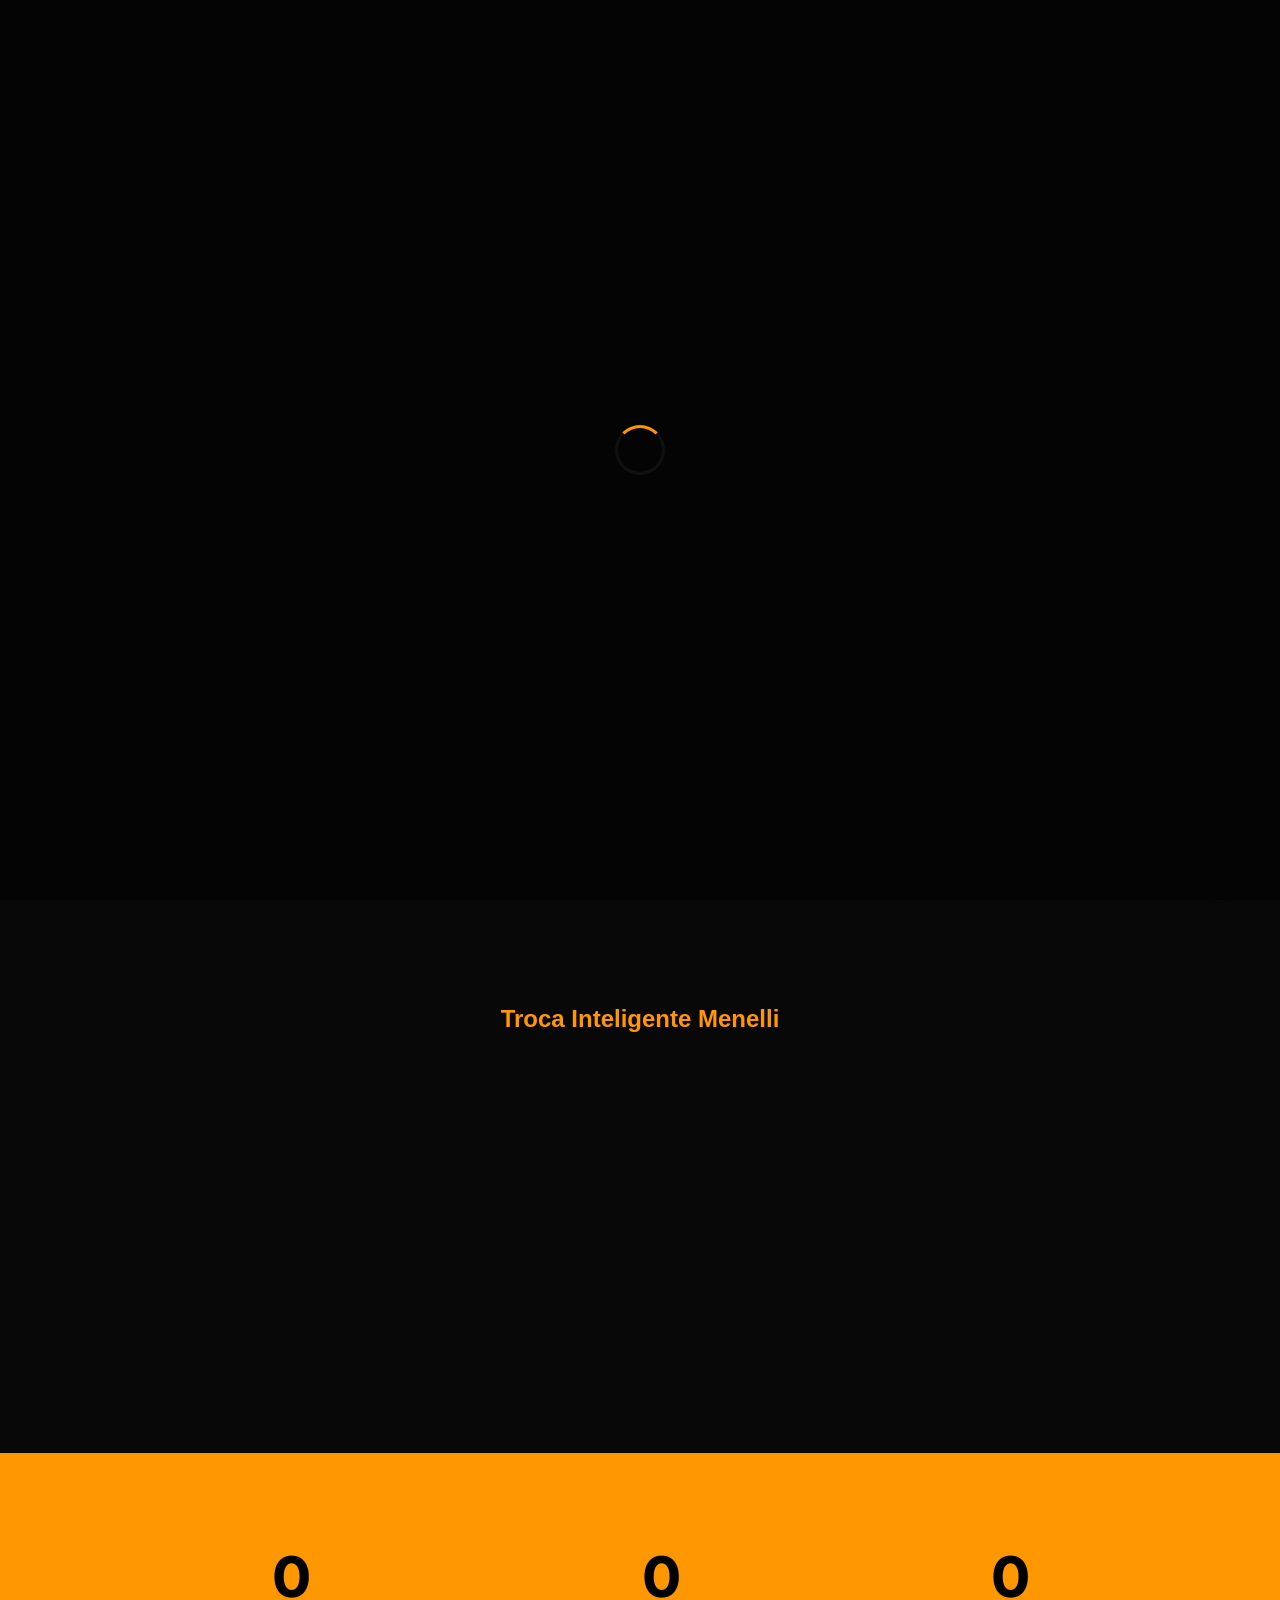
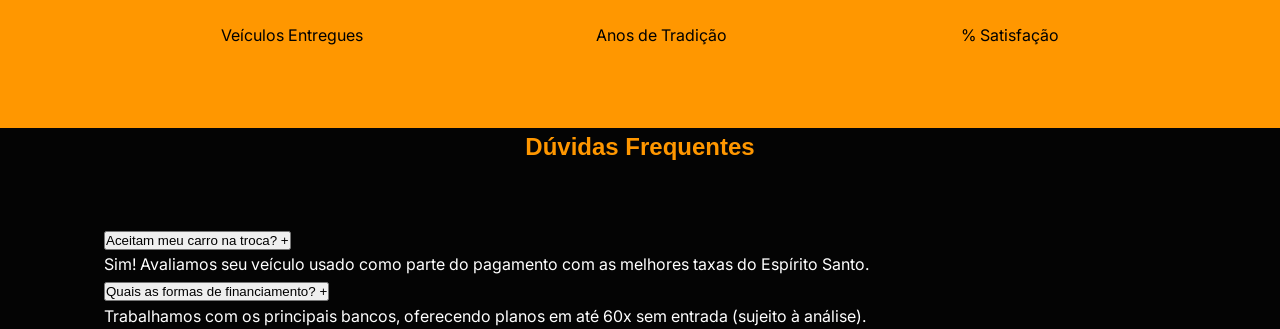
==== index.html @ 3a8d43a2 "Iniciamos o projeto" ====
<!DOCTYPE html>
<html lang="pt-br">
<head>
    <meta charset="UTF-8">
    <meta name="viewport" content="width=device-width, initial-scale=1.0">
    <title>Menelli Veículos | Veículos Premium em Linhares-ES</title>
    
    <meta name="description" content="Encontre seu próximo carro na Menelli Veículos em Linhares. Variedade, confiança e o melhor atendimento do Espírito Santo.">
    <meta name="keywords" content="Veiculos, Carros Linhares, Menelli Veículos, Comprar Carro ES">
    <link rel="canonical" href="https://menelliveiculos.com.br">
    
    <meta property="og:type" content="website">
    <meta property="og:title" content="Menelli Veículos | Seu novo carro está aqui">
    <meta property="og:description" content="A maior vitrine digital de veículos de Linhares-ES.">
    
    <link rel="preconnect" href="https://fonts.googleapis.com">
    <link rel="preconnect" href="https://fonts.gstatic.com" crossorigin>
    <link href="https://fonts.googleapis.com/css2?family=Inter:wght@300;400;700&family=Syncopate:wght@700&display=swap" rel="stylesheet">



    <link rel="stylesheet" href="style.css">
</head>
<body>

    <div id="loading">
        <div class="loader"></div>
    </div>

    <nav class="navbar">
        <div class="container nav-flex">
            <a href="#" class="logo">MENELLI<span>VEÍCULOS</span></a>
            <ul class="nav-links">
                <li><a href="#estoque">Estoque</a></li>
                <li><a href="#beneficios">Vantagens</a></li>
                <li><a href="#contato">Contato</a></li>
            </ul>
            <div class="menu-toggle" id="mobile-menu">
                <span></span><span></span><span></span>
            </div>
        </div>
    </nav>

    <section class="hero">
        <div class="hero-bg-glow"></div>
        <div class="container hero-content">
            <h1 class="reveal-text">A VITRINE DOS SEUS <span>SONHOS</span> AGORA É DIGITAL.</h1>
            <p class="reveal-sub">Encontre o veículo perfeito em Linhares com transparência e tecnologia.</p>
            <div class="hero-btns reveal-btn">
                <a href="#estoque" class="btn-primary">Ver Veículos</a>
                <a href="https://wa.me/5527999849266" class="btn-secondary">Falar com Consultor</a>
            </div>
        </div>
    </section>

    <section class="wow-section">
        <div class="container">
            <h2 class="section-title">Troca Inteligente Menelli</h2>
            <div class="timeline">
                <div class="timeline-item reveal">
                    <div class="time-icon">01</div>
                    <h3>Escolha Online</h3>
                    <p>Navegue por fotos em alta definição e detalhes técnicos sem sair de casa.</p>
                </div>
                <div class="timeline-item reveal">
                    <div class="time-icon">02</div>
                    <h3>Avaliação Justa</h3>
                    <p>Avaliamos seu usado com base no mercado atual, garantindo o melhor negócio.</p>
                </div>
                <div class="timeline-item reveal">
                    <div class="time-icon">03</div>
                    <h3>Entrega VIP</h3>
                    <p>Saia de carro novo com documentação simplificada e garantia total.</p>
                </div>
            </div>
        </div>
    </section>

    <section class="stats">
        <div class="container stats-grid">
            <div class="stat-item">
                <span class="counter" data-target="500">0</span>
                <p>Veículos Entregues</p>
            </div>
            <div class="stat-item">
                <span class="counter" data-target="15">0</span>
                <p>Anos de Tradição</p>
            </div>
            <div class="stat-item">
                <span class="counter" data-target="100">0</span>
                <p>% Satisfação</p>
            </div>
        </div>
    </section>

    <section class="faq">
        <div class="container">
            <h2 class="section-title">Dúvidas Frequentes</h2>
            <div class="accordion">
                <div class="accordion-item">
                    <button class="accordion-header">Aceitam meu carro na troca? <span>+</span></button>
                    <div class="accordion-body">
                        <p>Sim! Avaliamos seu veículo usado como parte do pagamento com as melhores taxas do Espírito Santo.</p>
                    </div>
                </div>
                <div class="accordion-item">
                    <button class="accordion-header">Quais as formas de financiamento? <span>+</span></button>
                    <div class="accordion-body">
                        <p>Trabalhamos com os principais bancos, oferecendo planos em até 60x sem entrada (sujeito à análise).</p>
                    </div>
                </div>
            </div>
        </div>
    </section>

    <div id="wa-widget">
        <div id="wa-chat" class="wa-chat-box">
            <div class="wa-header">
                <div class="wa-avatar">M</div>
                <div class="wa-info">
                    <strong>Menelli Veículos</strong>
                    <span><i class="online-dot"></i> Online agora</span>
                </div>
                <button id="wa-close">&times;</button>
            </div>
            <div class="wa-body">
                <p class="wa-msg">Olá! 👋 Como podemos acelerar seu sonho hoje?</p>
                <div class="wa-options">
                    <button class="wa-opt" data-msg="Olá! Gostaria de ver o catálogo de veículos disponíveis.">📸 Ver Catálogo</button>
                    <button class="wa-opt" data-msg="Quero simular o financiamento de um veículo.">💰 Simular Financiamento</button>
                    <button class="wa-opt" data-msg="Tenho interesse em vender/trocar meu carro atual.">🚗 Avaliar meu Usado</button>
                </div>
            </div>
        </div>
        <button id="wa-fab" class="pulse">
            <svg viewBox="0 0 24 24" width="30" height="30" fill="#fff"><path d="M12.031 6.172c-3.181 0-5.767 2.586-5.768 5.766-.001 1.298.38 2.27 1.019 3.287l-.539 2.016 2.126-.54c1.029.563 2.028.973 3.175.973 3.181 0 5.767-2.587 5.768-5.766 0-3.181-2.587-5.736-5.781-5.736zm3.29 7.615c-.131.366-.757.696-1.037.738-.283.041-.568.067-.856.067-.35 0-.713-.033-1.17-.158-1.504-.413-2.512-1.839-2.587-1.939-.074-.101-.603-.803-.603-1.533 0-.73.383-1.09.52-1.24.136-.15.298-.187.397-.187h.265c.099 0 .232-.037.363.284.133.323.456 1.134.496 1.217.04.083.066.18.01.293-.056.113-.083.184-.165.28-.083.097-.174.162-.249.25-.083.088-.171.185-.073.355.098.17.433.72.928 1.166.635.571 1.168.749 1.332.833.165.083.264.07.363-.045.099-.114.423-.507.536-.677.113-.17.225-.141.381-.084.154.056.974.457 1.14.542.165.084.275.126.315.198.04.07.04.41-.092.775z"/></svg>
        </button>
    </div>

    <script src="script.js"></script>
</body>
</html>
---- style.css ----
:root {
    --primary: #040404;
    --accent: #ff9700;
    --accent-dark: #33230C;
    --text-light: #ffffff;
    --glass: rgba(255, 255, 255, 0.05);
    --transition: all 0.4s cubic-bezier(0.165, 0.84, 0.44, 1);
}

* {
    margin: 0;
    padding: 0;
    box-sizing: border-box;
}

body {
    background-color: var(--primary);
    color: var(--text-light);
    font-family: 'Inter', sans-serif;
    line-height: 1.6;
    overflow-x: hidden;
}

.container {
    max-width: 1200px;
    margin: 0 auto;
    padding: 0 5%;
}

/* Glassmorphism Navbar */
.navbar {
    position: fixed;
    top: 0;
    width: 100%;
    z-index: 1000;
    padding: 20px 0;
    background: rgba(4, 4, 4, 0.8);
    backdrop-filter: blur(10px);
    border-bottom: 1px solid var(--glass);
}

.nav-flex {
    display: flex;
    justify-content: space-between;
    align-items: center;
}

.logo {
    font-family: 'Syncopate', sans-serif;
    font-size: 1.5rem;
    text-decoration: none;
    color: #fff;
}

.logo span {
    color: var(--accent);
}

.nav-links {
    display: flex;
    list-style: none;
    gap: 30px;
}

.nav-links a {
    color: #fff;
    text-decoration: none;
    font-weight: 400;
    transition: var(--transition);
}

.nav-links a:hover {
    color: var(--accent);
}

/* Hero Section */
.hero {
    height: 100vh;
    display: flex;
    align-items: center;
    justify-content: center;
    text-align: center;
    position: relative;
    overflow: hidden;
}

.hero-bg-glow {
    position: absolute;
    width: 50vw;
    height: 50vw;
    background: radial-gradient(circle, var(--accent-dark) 0%, transparent 70%);
    filter: blur(80px);
    opacity: 0.4;
    z-index: -1;
}

.hero h1 {
    font-size: clamp(2.5rem, 8vw, 5rem);
    font-family: 'Syncopate', sans-serif;
    margin-bottom: 20px;
    line-height: 1.1;
}

.hero h1 span {
    color: var(--accent);
}

/* Buttons */
.btn-primary {
    background: var(--accent);
    color: #000;
    padding: 16px 40px;
    border-radius: 50px;
    text-decoration: none;
    font-weight: 700;
    display: inline-block;
    transition: var(--transition);
    box-shadow: 0 10px 20px rgba(255, 151, 0, 0.3);
}

.btn-primary:hover {
    transform: translateY(-5px);
    box-shadow: 0 15px 30px rgba(255, 151, 0, 0.5);
}

/* Timeline WOW Section */
.wow-section {
    padding: 100px 0;
    background: #080808;
}

.section-title {
    text-align: center;
    font-family: 'Syncopate', sans-serif;
    margin-bottom: 60px;
    color: var(--accent);
}

.timeline {
    display: grid;
    grid-template-columns: repeat(auto-fit, minmax(300px, 1fr));
    gap: 40px;
}

.timeline-item {
    background: var(--glass);
    padding: 40px;
    border-radius: 20px;
    border: 1px solid rgba(255, 255, 255, 0.1);
    transition: var(--transition);
}

.timeline-item:hover {
    border-color: var(--accent);
    transform: scale(1.02);
}

.time-icon {
    font-size: 2rem;
    font-weight: 700;
    color: var(--accent);
    margin-bottom: 15px;
    display: block;
}

/* Stats */
.stats {
    padding: 80px 0;
    background: var(--accent);
    color: #000;
}

.stats-grid {
    display: flex;
    justify-content: space-around;
    text-align: center;
}

.counter {
    font-size: 3.5rem;
    font-weight: 800;
    display: block;
}

/* WhatsApp Widget */
#wa-widget {
    position: fixed;
    bottom: 30px;
    right: 30px;
    z-index: 9999;
}

#wa-fab {
    width: 65px;
    height: 65px;
    background: var(--accent);
    border: none;
    border-radius: 50%;
    cursor: pointer;
    display: flex;
    align-items: center;
    justify-content: center;
    box-shadow: 0 8px 25px rgba(255, 151, 0, 0.4);
}

.wa-chat-box {
    position: absolute;
    bottom: 80px;
    right: 0;
    width: 320px;
    background: #1a1a1a;
    border-radius: 20px;
    overflow: hidden;
    transform: translateY(20px);
    opacity: 0;
    pointer-events: none;
    transition: var(--transition);
    border: 1px solid var(--glass);
}

.wa-chat-box.active {
    transform: translateY(0);
    opacity: 1;
    pointer-events: all;
}

.wa-header {
    background: var(--accent);
    padding: 20px;
    color: #000;
    display: flex;
    align-items: center;
    gap: 10px;
}

.wa-avatar {
    width: 40px;
    height: 40px;
    background: #000;
    color: #fff;
    border-radius: 50%;
    display: flex;
    align-items: center;
    justify-content: center;
    font-weight: bold;
}

.wa-body {
    padding: 20px;
    background: rgba(255, 151, 0, 0.05);
}

.wa-msg {
    background: #333;
    padding: 12px;
    border-radius: 0 15px 15px 15px;
    margin-bottom: 15px;
    font-size: 0.9rem;
}

.wa-opt {
    width: 100%;
    padding: 10px;
    margin-bottom: 8px;
    border: 1px solid var(--accent);
    background: transparent;
    color: var(--accent);
    border-radius: 8px;
    cursor: pointer;
    transition: 0.3s;
    text-align: left;
    font-size: 0.85rem;
}

.wa-opt:hover {
    background: var(--accent);
    color: #000;
}

/* Animations */
.reveal {
    opacity: 0;
    transform: translateY(30px);
    transition: 1s all ease;
}

.reveal.active {
    opacity: 1;
    transform: translateY(0);
}

#loading {
    position: fixed;
    inset: 0;
    background: #040404;
    z-index: 10000;
    display: flex;
    align-items: center;
    justify-content: center;
    transition: 0.5s;
}

.loader {
    width: 50px;
    height: 50px;
    border: 3px solid var(--glass);
    border-top-color: var(--accent);
    border-radius: 50%;
    animation: spin 1s linear infinite;
}

@keyframes spin {
    to {
        transform: rotate(360deg);
    }
}

@keyframes pulse {
    0% {
        box-shadow: 0 0 0 0 rgba(255, 151, 0, 0.7);
    }

    70% {
        box-shadow: 0 0 0 15px rgba(255, 151, 0, 0);
    }

    100% {
        box-shadow: 0 0 0 0 rgba(255, 151, 0, 0);
    }
}

.pulse {
    animation: pulse 2s infinite;
}

/* Mobile */
@media (max-width: 768px) {
    .nav-links {
        display: none;
    }

    .hero h1 {
        font-size: 3rem;
    }

    .stats-grid {
        flex-direction: column;
        gap: 40px;
    }

    .wa-chat-box {
        width: 90vw;
        right: -10px;
    }
}
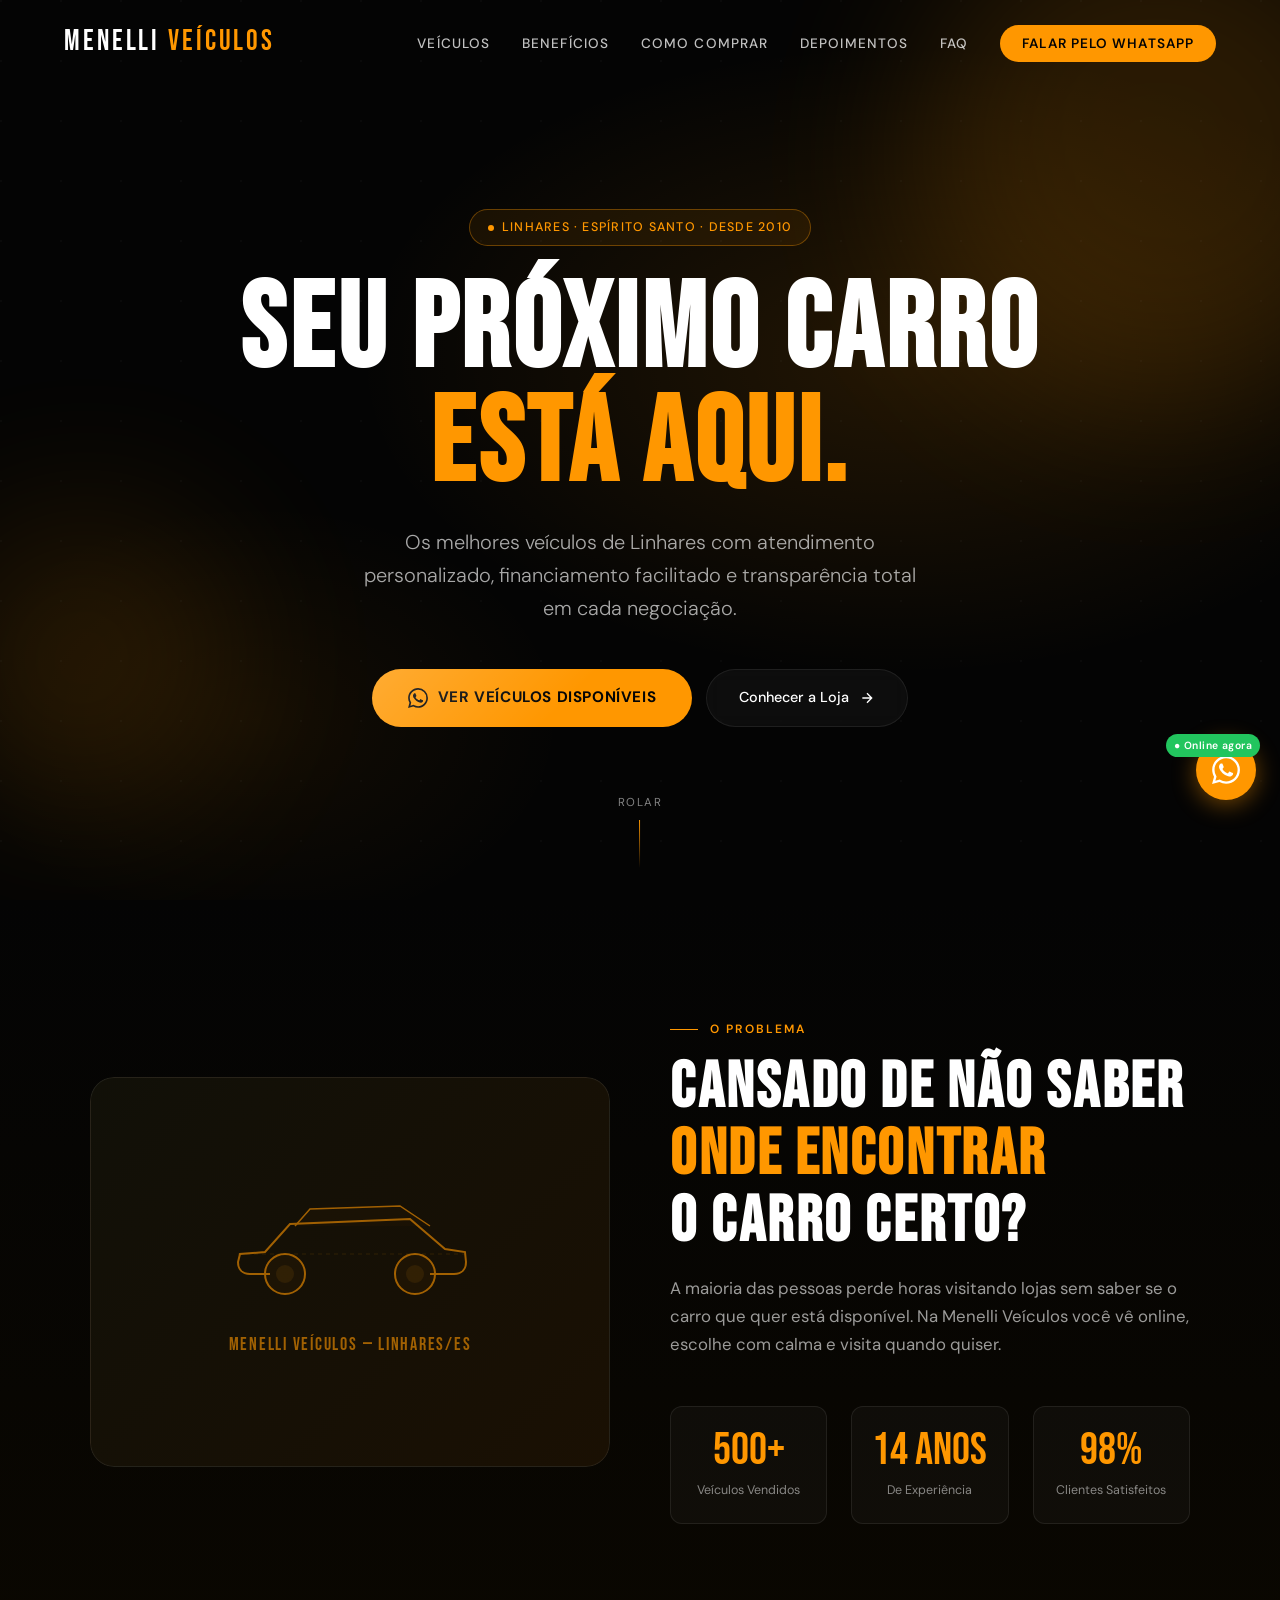
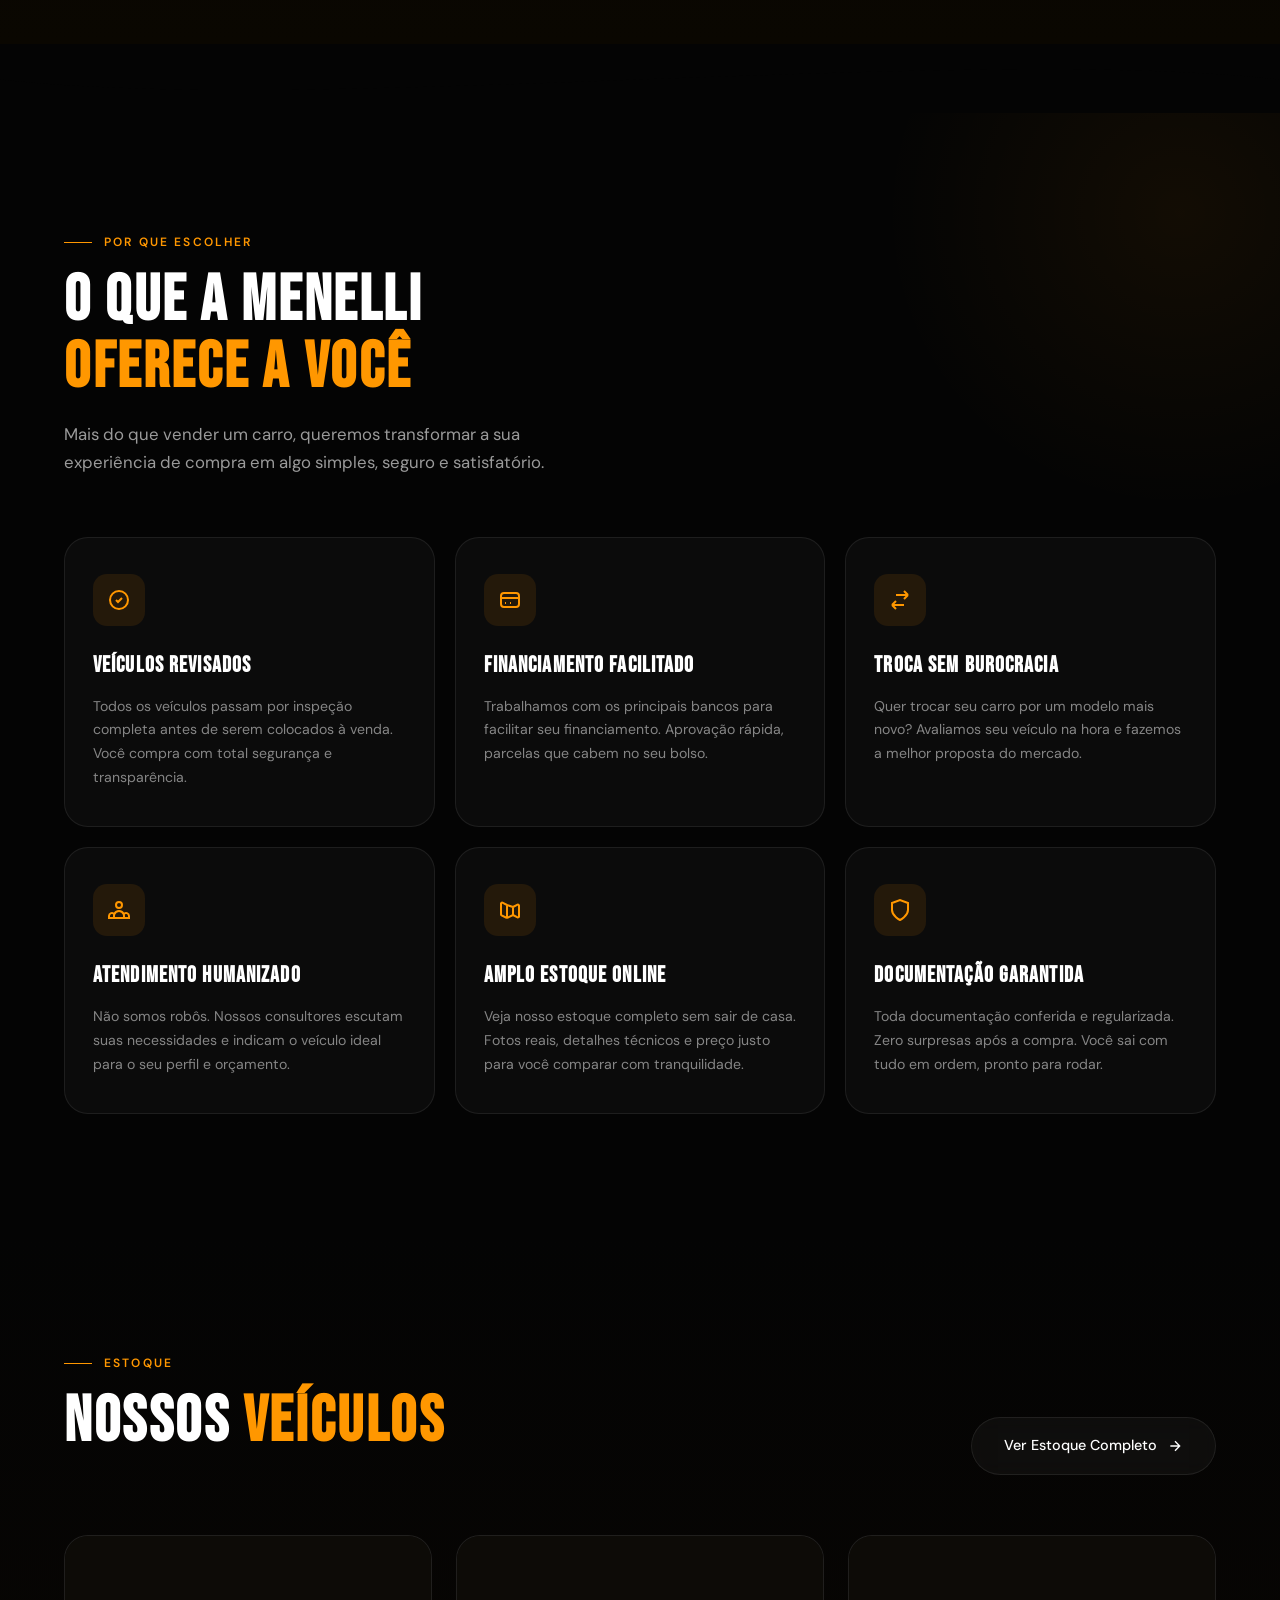
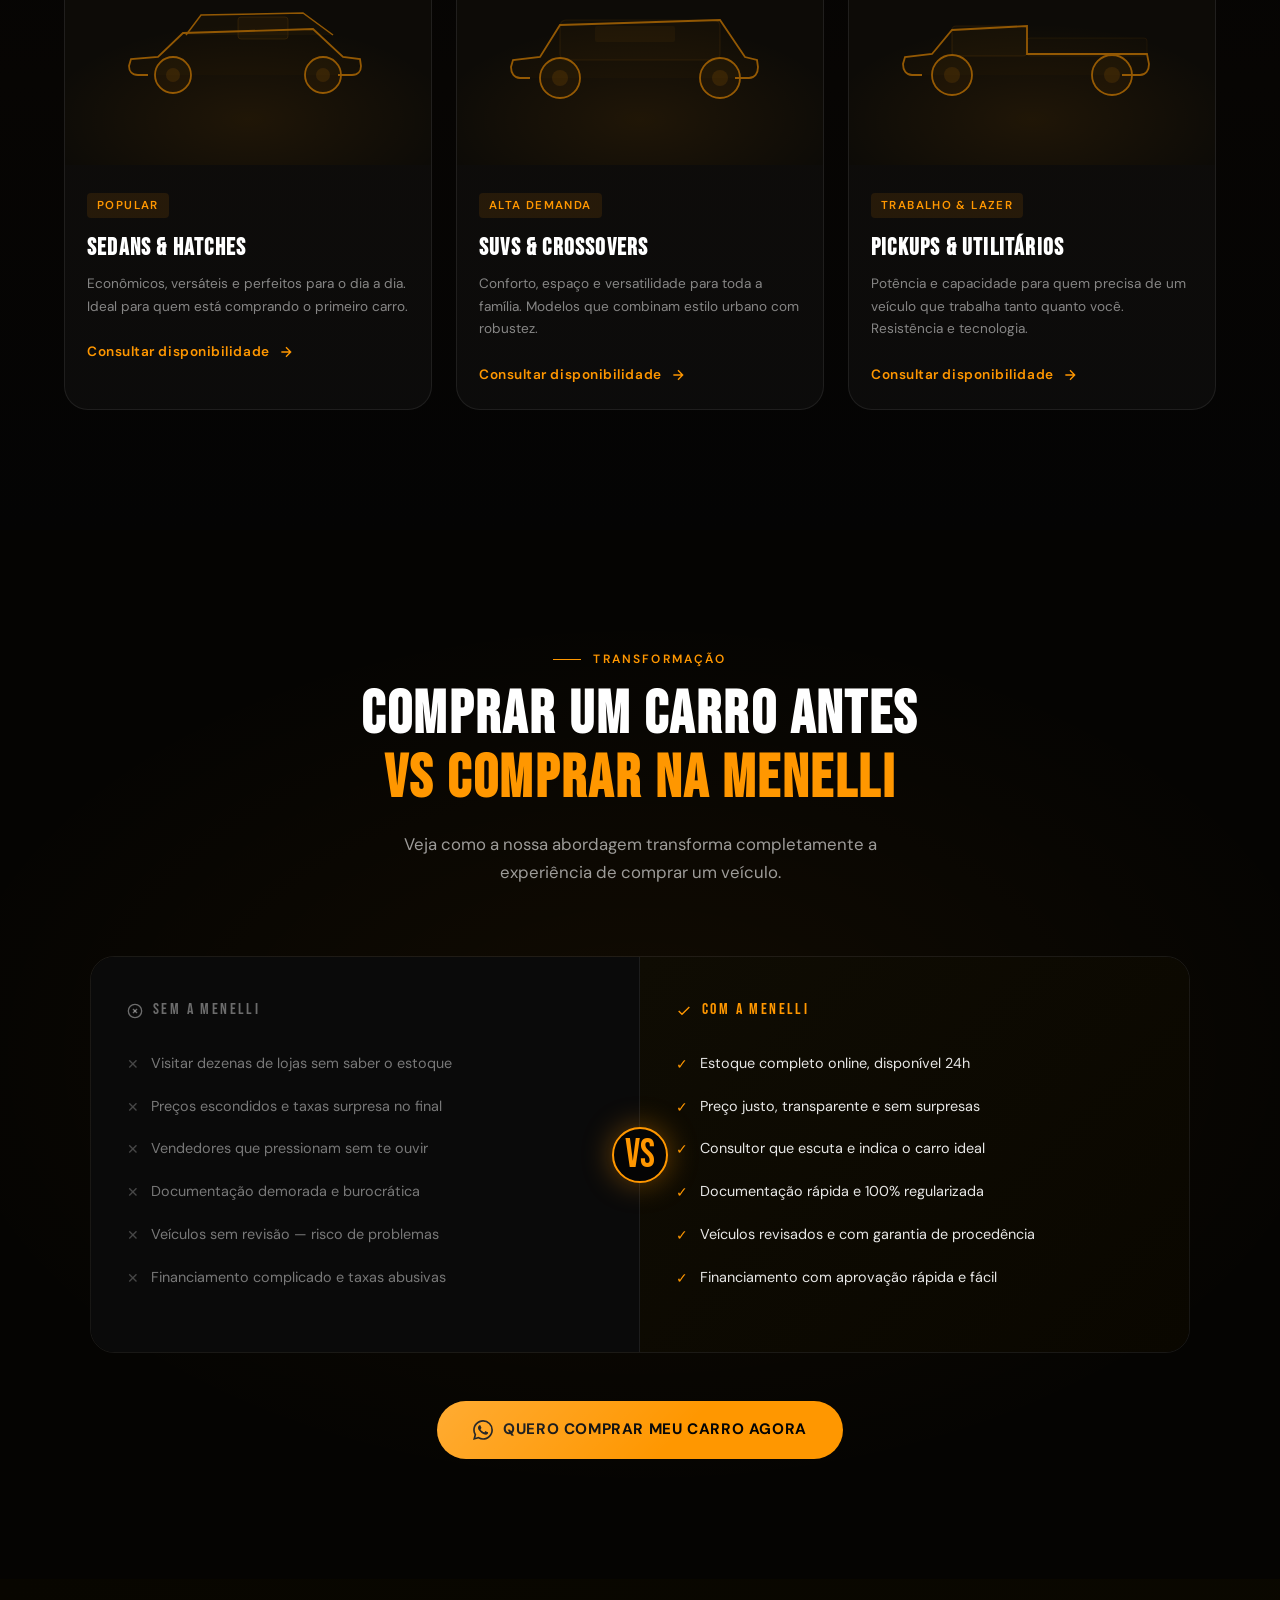
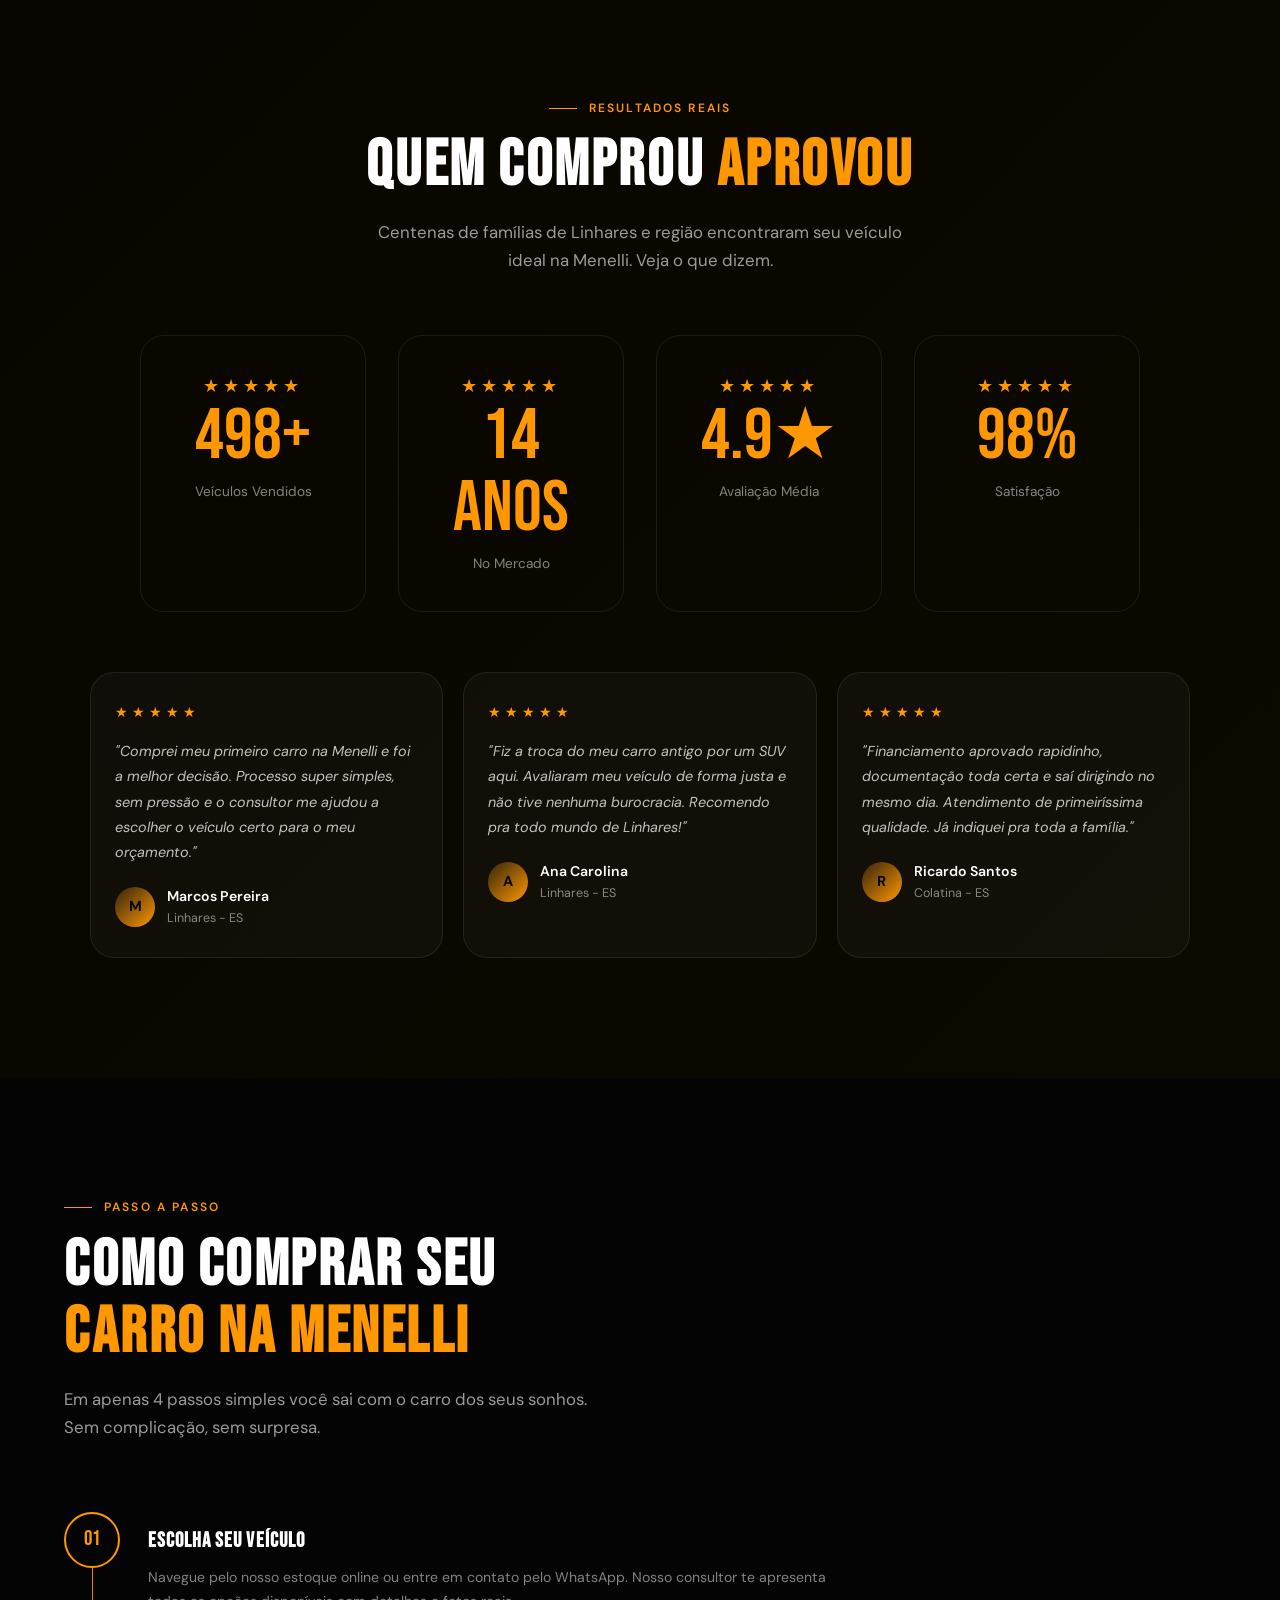
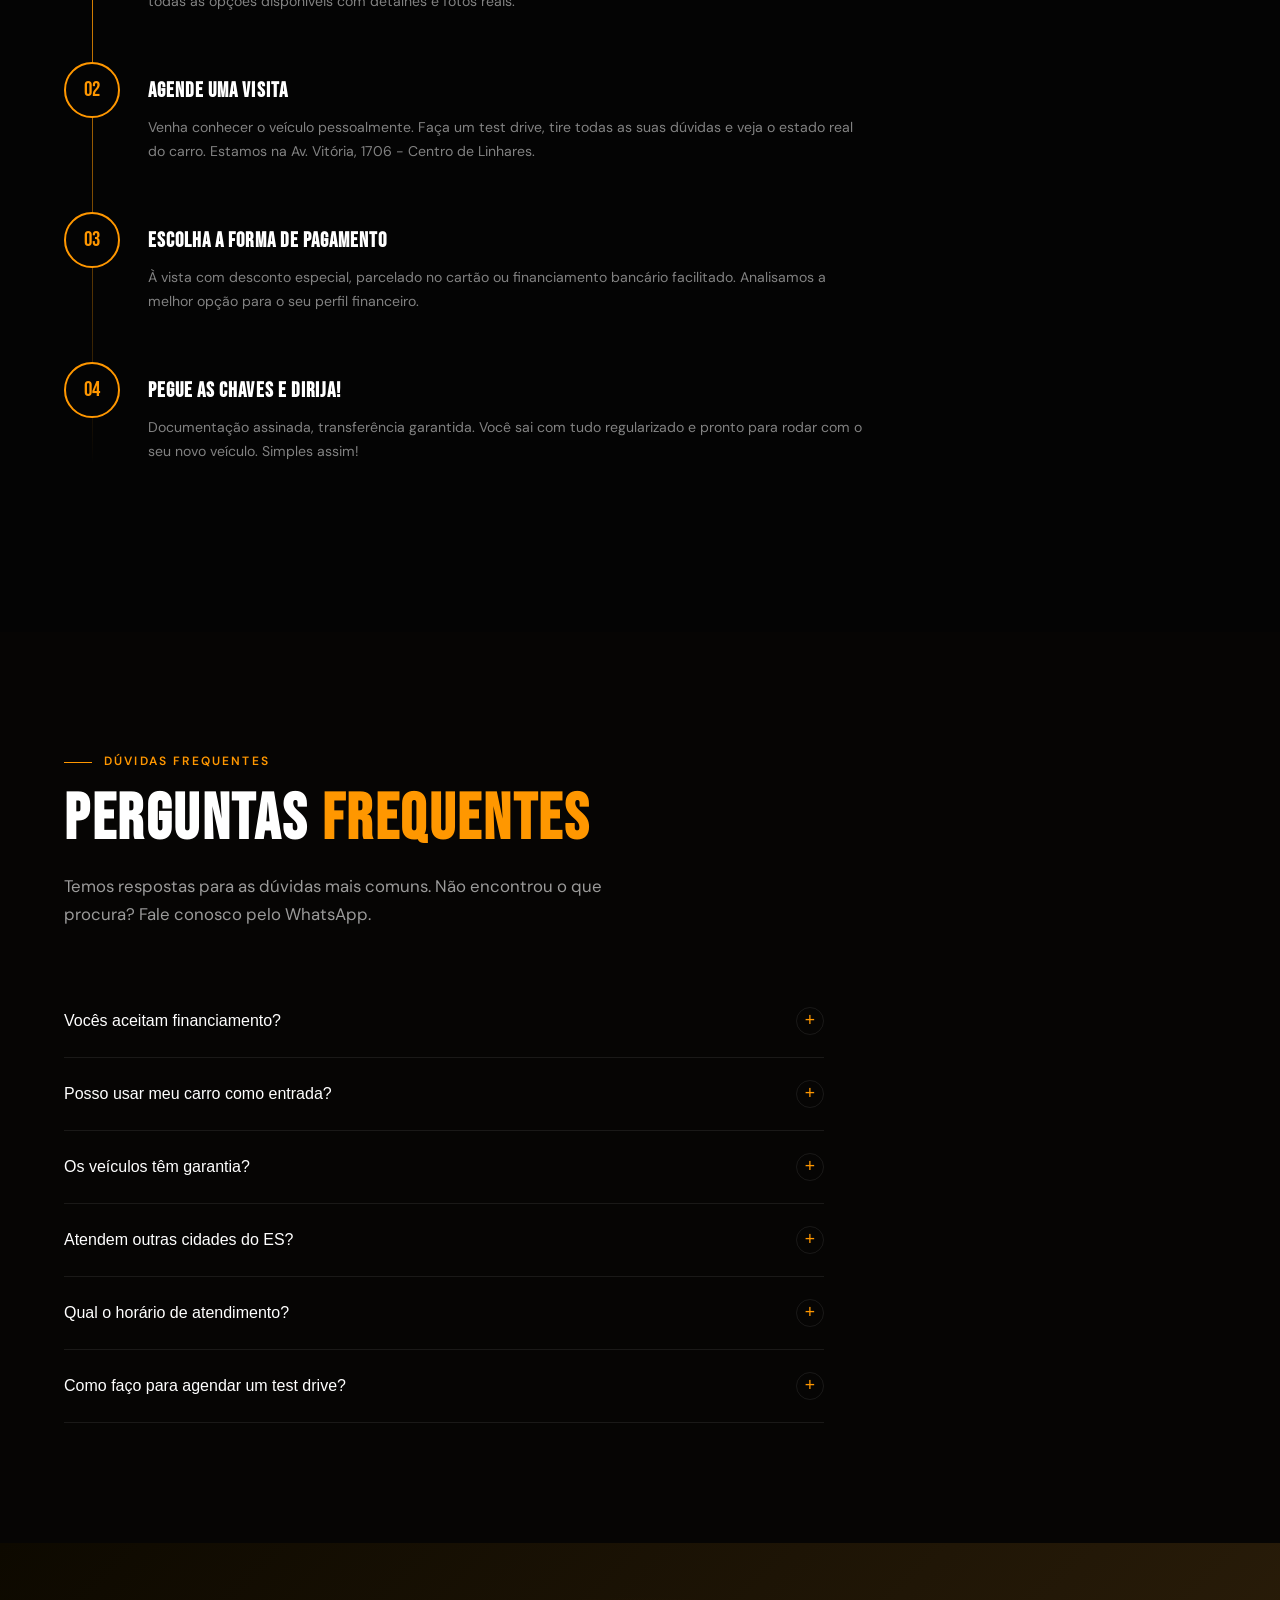
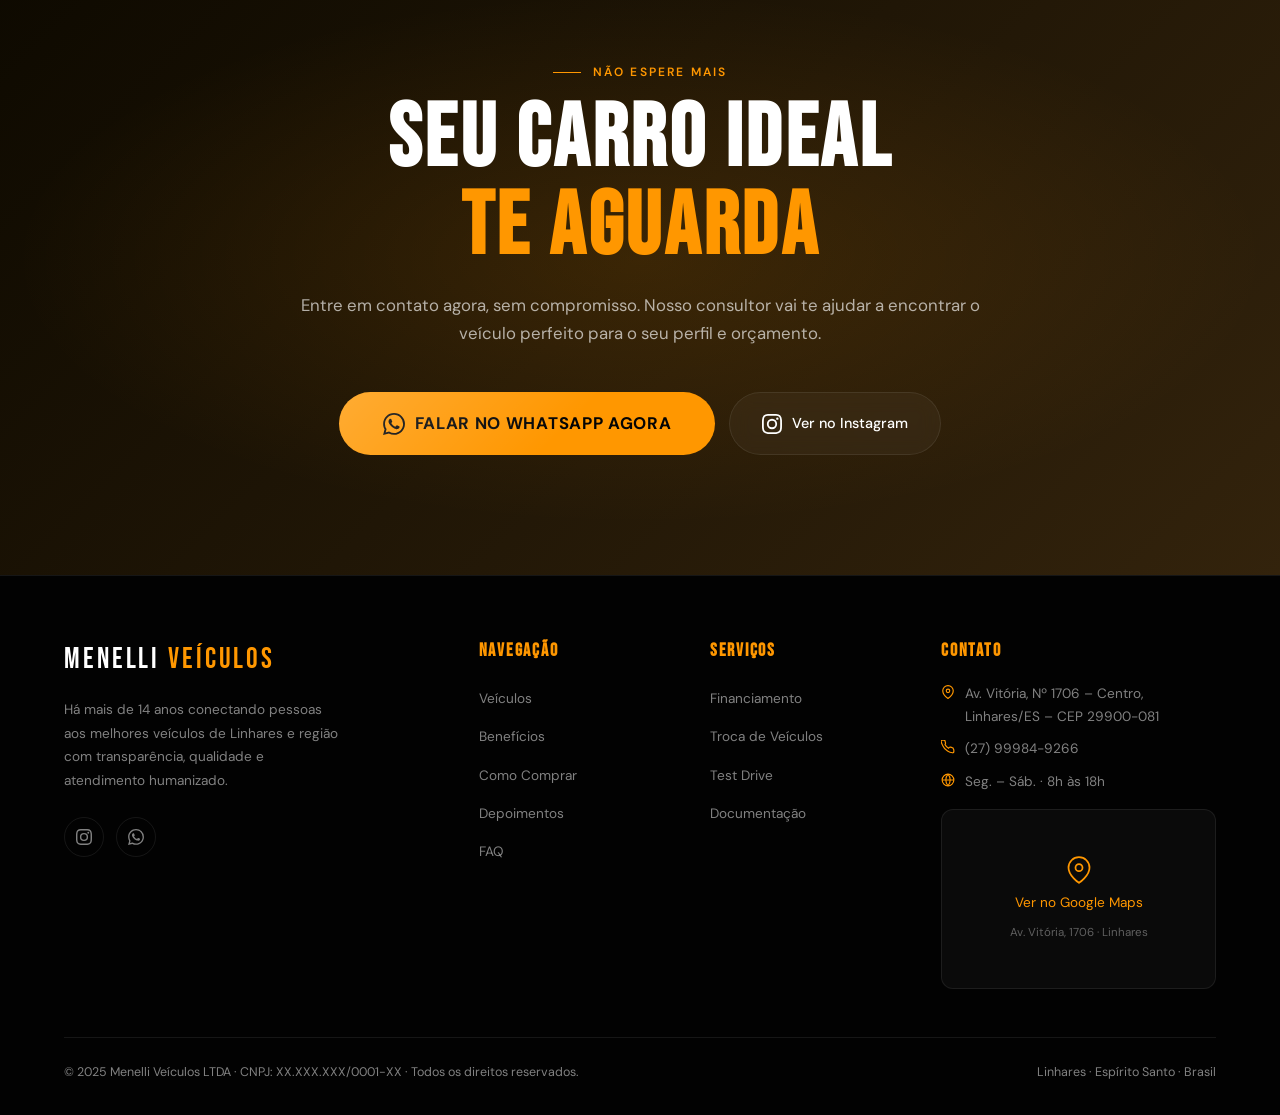
==== commit ff3ecf96: "fiz o esqueleto do projeto" ====
--- a/index.html
+++ b/index.html
@@ -1,142 +1,790 @@
 <!DOCTYPE html>
-<html lang="pt-br">
+<html lang="pt-BR">
 <head>
-    <meta charset="UTF-8">
-    <meta name="viewport" content="width=device-width, initial-scale=1.0">
-    <title>Menelli Veículos | Veículos Premium em Linhares-ES</title>
-    
-    <meta name="description" content="Encontre seu próximo carro na Menelli Veículos em Linhares. Variedade, confiança e o melhor atendimento do Espírito Santo.">
-    <meta name="keywords" content="Veiculos, Carros Linhares, Menelli Veículos, Comprar Carro ES">
-    <link rel="canonical" href="https://menelliveiculos.com.br">
-    
-    <meta property="og:type" content="website">
-    <meta property="og:title" content="Menelli Veículos | Seu novo carro está aqui">
-    <meta property="og:description" content="A maior vitrine digital de veículos de Linhares-ES.">
-    
-    <link rel="preconnect" href="https://fonts.googleapis.com">
-    <link rel="preconnect" href="https://fonts.gstatic.com" crossorigin>
-    <link href="https://fonts.googleapis.com/css2?family=Inter:wght@300;400;700&family=Syncopate:wght@700&display=swap" rel="stylesheet">
-
-
-
-    <link rel="stylesheet" href="style.css">
+  <meta charset="UTF-8" />
+  <meta name="viewport" content="width=device-width, initial-scale=1.0" />
+  <meta name="description" content="Menelli Veículos - Os melhores carros em Linhares, Espírito Santo. Compre, financie e troque seu veículo com segurança e transparência. Fale agora pelo WhatsApp!" />
+  <meta name="keywords" content="veículos Linhares, carros Linhares, comprar carro ES, Menelli Veículos, carros usados Linhares, financiamento veículos Espírito Santo" />
+  <meta name="author" content="Menelli Veículos LTDA" />
+  <meta name="robots" content="index, follow" />
+  <title>Menelli Veículos | Seu Próximo Carro em Linhares - ES</title>
+
+  <!-- Open Graph -->
+  <meta property="og:title" content="Menelli Veículos | Linhares - ES" />
+  <meta property="og:description" content="Encontre o carro dos seus sonhos em Linhares. Atendimento personalizado, financiamento facilitado e os melhores veículos do Espírito Santo." />
+  <meta property="og:type" content="website" />
+  <meta property="og:url" content="https://menelliveiculos.com.br" />
+  <meta property="og:image" content="https://menelliveiculos.com.br/og-image.jpg" />
+  <meta property="og:locale" content="pt_BR" />
+
+  <!-- Twitter Card -->
+  <meta name="twitter:card" content="summary_large_image" />
+  <meta name="twitter:title" content="Menelli Veículos | Linhares - ES" />
+  <meta name="twitter:description" content="Encontre o carro dos seus sonhos em Linhares. Atendimento personalizado e financiamento facilitado." />
+
+  <!-- Schema Markup -->
+  <script type="application/ld+json">
+  {
+    "@context": "https://schema.org",
+    "@type": "AutoDealer",
+    "name": "Menelli Veículos LTDA",
+    "url": "https://menelliveiculos.com.br",
+    "logo": "https://menelliveiculos.com.br/logo.png",
+    "telephone": "+552799984-9266",
+    "address": {
+      "@type": "PostalAddress",
+      "streetAddress": "Av. Vitória, Nº 1706",
+      "addressLocality": "Linhares",
+      "addressRegion": "ES",
+      "postalCode": "29900-081",
+      "addressCountry": "BR"
+    },
+    "openingHours": "Mo-Sa 08:00-18:00",
+    "sameAs": ["https://instagram.com/menelliveiculos"]
+  }
+  </script>
+
+  <!-- Google Fonts -->
+  <link rel="preconnect" href="https://fonts.googleapis.com" />
+  <link rel="preconnect" href="https://fonts.gstatic.com" crossorigin />
+  <link href="https://fonts.googleapis.com/css2?family=Bebas+Neue&family=DM+Sans:ital,opsz,wght@0,9..40,300;0,9..40,400;0,9..40,500;0,9..40,600;1,9..40,300&display=swap" rel="stylesheet" />
+
+    <link rel="stylesheet" href="style.css" />
 </head>
 <body>
 
-    <div id="loading">
-        <div class="loader"></div>
-    </div>
-
-    <nav class="navbar">
-        <div class="container nav-flex">
-            <a href="#" class="logo">MENELLI<span>VEÍCULOS</span></a>
-            <ul class="nav-links">
-                <li><a href="#estoque">Estoque</a></li>
-                <li><a href="#beneficios">Vantagens</a></li>
-                <li><a href="#contato">Contato</a></li>
-            </ul>
-            <div class="menu-toggle" id="mobile-menu">
-                <span></span><span></span><span></span>
-            </div>
-        </div>
-    </nav>
-
-    <section class="hero">
-        <div class="hero-bg-glow"></div>
-        <div class="container hero-content">
-            <h1 class="reveal-text">A VITRINE DOS SEUS <span>SONHOS</span> AGORA É DIGITAL.</h1>
-            <p class="reveal-sub">Encontre o veículo perfeito em Linhares com transparência e tecnologia.</p>
-            <div class="hero-btns reveal-btn">
-                <a href="#estoque" class="btn-primary">Ver Veículos</a>
-                <a href="https://wa.me/5527999849266" class="btn-secondary">Falar com Consultor</a>
-            </div>
-        </div>
-    </section>
-
-    <section class="wow-section">
-        <div class="container">
-            <h2 class="section-title">Troca Inteligente Menelli</h2>
-            <div class="timeline">
-                <div class="timeline-item reveal">
-                    <div class="time-icon">01</div>
-                    <h3>Escolha Online</h3>
-                    <p>Navegue por fotos em alta definição e detalhes técnicos sem sair de casa.</p>
-                </div>
-                <div class="timeline-item reveal">
-                    <div class="time-icon">02</div>
-                    <h3>Avaliação Justa</h3>
-                    <p>Avaliamos seu usado com base no mercado atual, garantindo o melhor negócio.</p>
-                </div>
-                <div class="timeline-item reveal">
-                    <div class="time-icon">03</div>
-                    <h3>Entrega VIP</h3>
-                    <p>Saia de carro novo com documentação simplificada e garantia total.</p>
-                </div>
-            </div>
-        </div>
-    </section>
-
-    <section class="stats">
-        <div class="container stats-grid">
-            <div class="stat-item">
-                <span class="counter" data-target="500">0</span>
-                <p>Veículos Entregues</p>
-            </div>
-            <div class="stat-item">
-                <span class="counter" data-target="15">0</span>
-                <p>Anos de Tradição</p>
-            </div>
-            <div class="stat-item">
-                <span class="counter" data-target="100">0</span>
-                <p>% Satisfação</p>
-            </div>
-        </div>
-    </section>
-
-    <section class="faq">
-        <div class="container">
-            <h2 class="section-title">Dúvidas Frequentes</h2>
-            <div class="accordion">
-                <div class="accordion-item">
-                    <button class="accordion-header">Aceitam meu carro na troca? <span>+</span></button>
-                    <div class="accordion-body">
-                        <p>Sim! Avaliamos seu veículo usado como parte do pagamento com as melhores taxas do Espírito Santo.</p>
-                    </div>
-                </div>
-                <div class="accordion-item">
-                    <button class="accordion-header">Quais as formas de financiamento? <span>+</span></button>
-                    <div class="accordion-body">
-                        <p>Trabalhamos com os principais bancos, oferecendo planos em até 60x sem entrada (sujeito à análise).</p>
-                    </div>
-                </div>
-            </div>
-        </div>
-    </section>
-
-    <div id="wa-widget">
-        <div id="wa-chat" class="wa-chat-box">
-            <div class="wa-header">
-                <div class="wa-avatar">M</div>
-                <div class="wa-info">
-                    <strong>Menelli Veículos</strong>
-                    <span><i class="online-dot"></i> Online agora</span>
-                </div>
-                <button id="wa-close">&times;</button>
-            </div>
-            <div class="wa-body">
-                <p class="wa-msg">Olá! 👋 Como podemos acelerar seu sonho hoje?</p>
-                <div class="wa-options">
-                    <button class="wa-opt" data-msg="Olá! Gostaria de ver o catálogo de veículos disponíveis.">📸 Ver Catálogo</button>
-                    <button class="wa-opt" data-msg="Quero simular o financiamento de um veículo.">💰 Simular Financiamento</button>
-                    <button class="wa-opt" data-msg="Tenho interesse em vender/trocar meu carro atual.">🚗 Avaliar meu Usado</button>
-                </div>
-            </div>
-        </div>
-        <button id="wa-fab" class="pulse">
-            <svg viewBox="0 0 24 24" width="30" height="30" fill="#fff"><path d="M12.031 6.172c-3.181 0-5.767 2.586-5.768 5.766-.001 1.298.38 2.27 1.019 3.287l-.539 2.016 2.126-.54c1.029.563 2.028.973 3.175.973 3.181 0 5.767-2.587 5.768-5.766 0-3.181-2.587-5.736-5.781-5.736zm3.29 7.615c-.131.366-.757.696-1.037.738-.283.041-.568.067-.856.067-.35 0-.713-.033-1.17-.158-1.504-.413-2.512-1.839-2.587-1.939-.074-.101-.603-.803-.603-1.533 0-.73.383-1.09.52-1.24.136-.15.298-.187.397-.187h.265c.099 0 .232-.037.363.284.133.323.456 1.134.496 1.217.04.083.066.18.01.293-.056.113-.083.184-.165.28-.083.097-.174.162-.249.25-.083.088-.171.185-.073.355.098.17.433.72.928 1.166.635.571 1.168.749 1.332.833.165.083.264.07.363-.045.099-.114.423-.507.536-.677.113-.17.225-.141.381-.084.154.056.974.457 1.14.542.165.084.275.126.315.198.04.07.04.41-.092.775z"/></svg>
-        </button>
-    </div>
-
-    <script src="script.js"></script>
+<!-- ============================================================
+     LOADING SCREEN
+============================================================ -->
+<div id="loading-screen" aria-hidden="true">
+  <div class="loader-logo">MENELLI <span>VEÍCULOS</span></div>
+  <div class="loader-bar"></div>
+</div>
+
+<!-- ============================================================
+     MOBILE NAV
+============================================================ -->
+<nav class="mobile-nav" id="mobile-nav" role="navigation" aria-label="Menu mobile">
+  <a href="#hero" onclick="closeMobile()">Início</a>
+  <a href="#vehicles" onclick="closeMobile()">Veículos</a>
+  <a href="#process" onclick="closeMobile()">Como Comprar</a>
+  <a href="#proof" onclick="closeMobile()">Clientes</a>
+  <a href="#faq" onclick="closeMobile()">FAQ</a>
+  <a href="#cta-final" onclick="closeMobile()" style="color:var(--amber)">Falar Agora</a>
+</nav>
+
+<!-- ============================================================
+     NAVBAR
+============================================================ -->
+<header id="navbar" role="banner">
+  <a href="#hero" class="nav-logo" aria-label="Menelli Veículos - Início">MENELLI <span>VEÍCULOS</span></a>
+
+  <ul class="nav-links" role="list">
+    <li><a href="#vehicles">Veículos</a></li>
+    <li><a href="#benefits">Benefícios</a></li>
+    <li><a href="#process">Como Comprar</a></li>
+    <li><a href="#proof">Depoimentos</a></li>
+    <li><a href="#faq">FAQ</a></li>
+    <li><a href="https://wa.me/5527999849266?text=Olá!%20Quero%20conhecer%20os%20veículos%20disponíveis." target="_blank" rel="noopener" class="nav-cta">Falar pelo WhatsApp</a></li>
+  </ul>
+
+  <button class="hamburger" id="hamburger" aria-label="Abrir menu" aria-expanded="false">
+    <span></span><span></span><span></span>
+  </button>
+</header>
+
+<!-- ============================================================
+     HERO
+============================================================ -->
+<main>
+<section id="hero" aria-labelledby="hero-title">
+  <div class="hero-bg">
+    <div class="hero-shape hs1"></div>
+    <div class="hero-shape hs2"></div>
+  </div>
+
+  <div class="hero-content">
+    <div class="hero-badge reveal">
+      <span class="badge-dot"></span>
+      Linhares · Espírito Santo · Desde 2010
+    </div>
+
+    <h1 class="hero-h1 reveal reveal-d1" id="hero-title">
+      SEU PRÓXIMO CARRO
+      <em>ESTÁ AQUI.</em>
+    </h1>
+
+    <p class="hero-sub reveal reveal-d2">
+      Os melhores veículos de Linhares com atendimento personalizado, financiamento facilitado e transparência total em cada negociação.
+    </p>
+
+    <div class="hero-actions reveal reveal-d3">
+      <a href="https://wa.me/5527999849266?text=Olá!%20Vi%20o%20site%20e%20quero%20ver%20os%20veículos%20disponíveis." target="_blank" rel="noopener" class="btn-primary ripple-container" aria-label="Ver veículos disponíveis pelo WhatsApp">
+        <svg width="20" height="20" viewBox="0 0 24 24" fill="currentColor" aria-hidden="true"><path d="M17.472 14.382c-.297-.149-1.758-.867-2.03-.967-.273-.099-.471-.148-.67.15-.197.297-.767.966-.94 1.164-.173.199-.347.223-.644.075-.297-.15-1.255-.463-2.39-1.475-.883-.788-1.48-1.761-1.653-2.059-.173-.297-.018-.458.13-.606.134-.133.298-.347.446-.52.149-.174.198-.298.298-.497.099-.198.05-.371-.025-.52-.075-.149-.669-1.612-.916-2.207-.242-.579-.487-.5-.669-.51-.173-.008-.371-.01-.57-.01-.198 0-.52.074-.792.372-.272.297-1.04 1.016-1.04 2.479 0 1.462 1.065 2.875 1.213 3.074.149.198 2.096 3.2 5.077 4.487.709.306 1.262.489 1.694.625.712.227 1.36.195 1.871.118.571-.085 1.758-.719 2.006-1.413.248-.694.248-1.289.173-1.413-.074-.124-.272-.198-.57-.347m-5.421 7.403h-.004a9.87 9.87 0 01-5.031-1.378l-.361-.214-3.741.982.998-3.648-.235-.374a9.86 9.86 0 01-1.51-5.26c.001-5.45 4.436-9.884 9.888-9.884 2.64 0 5.122 1.03 6.988 2.898a9.825 9.825 0 012.893 6.994c-.003 5.45-4.437 9.884-9.885 9.884m8.413-18.297A11.815 11.815 0 0012.05 0C5.495 0 .16 5.335.157 11.892c0 2.096.547 4.142 1.588 5.945L.057 24l6.305-1.654a11.882 11.882 0 005.683 1.448h.005c6.554 0 11.89-5.335 11.893-11.893a11.821 11.821 0 00-3.48-8.413z"/></svg>
+        Ver Veículos Disponíveis
+      </a>
+      <a href="#vehicles" class="btn-outline">
+        Conhecer a Loja
+        <svg width="16" height="16" viewBox="0 0 24 24" fill="none" stroke="currentColor" stroke-width="2" aria-hidden="true"><path d="M5 12h14M12 5l7 7-7 7"/></svg>
+      </a>
+    </div>
+  </div>
+
+  <div class="scroll-hint" aria-hidden="true">
+    <span>Rolar</span>
+    <div class="scroll-hint-line"></div>
+  </div>
+</section>
+
+<!-- ============================================================
+     PAIN + STATS
+============================================================ -->
+<section id="pain" aria-labelledby="pain-title">
+  <div class="pain-grid">
+    <div class="pain-visual reveal">
+      <div class="pain-visual-inner">
+        <!-- Car silhouette SVG -->
+        <svg class="car-svg" width="280" height="130" viewBox="0 0 280 130" fill="none" xmlns="http://www.w3.org/2000/svg">
+          <path d="M60 90 L40 90 C32 90 28 85 28 78 L30 70 L55 68 L80 40 L200 35 L235 65 L255 68 L256 78 C256 85 252 90 244 90 L220 90" stroke="#ff9700" stroke-width="2" fill="none"/>
+          <path d="M85 42 L100 25 L190 22 L220 42" stroke="#ff9700" stroke-width="1.5" fill="rgba(255,151,0,0.04)"/>
+          <circle cx="75" cy="90" r="20" stroke="#ff9700" stroke-width="2" fill="rgba(255,151,0,0.06)"/>
+          <circle cx="205" cy="90" r="20" stroke="#ff9700" stroke-width="2" fill="rgba(255,151,0,0.06)"/>
+          <circle cx="75" cy="90" r="9" fill="rgba(255,151,0,0.15)"/>
+          <circle cx="205" cy="90" r="9" fill="rgba(255,151,0,0.15)"/>
+          <line x1="28" y1="70" x2="256" y2="70" stroke="rgba(255,151,0,0.2)" stroke-width="1" stroke-dasharray="4 4"/>
+        </svg>
+        <p style="font-family:'Bebas Neue',sans-serif;font-size:1.1rem;letter-spacing:0.1em;color:rgba(255,151,0,0.6);">MENELLI VEÍCULOS — LINHARES/ES</p>
+      </div>
+    </div>
+
+    <div>
+      <span class="section-label reveal">O Problema</span>
+      <h2 class="section-title reveal reveal-d1" id="pain-title">
+        CANSADO DE NÃO SABER<br/>
+        <span>ONDE ENCONTRAR</span><br/>
+        O CARRO CERTO?
+      </h2>
+      <p class="section-desc reveal reveal-d2">
+        A maioria das pessoas perde horas visitando lojas sem saber se o carro que quer está disponível. Na Menelli Veículos você vê online, escolhe com calma e visita quando quiser.
+      </p>
+
+      <div class="stats-row">
+        <div class="stat-card reveal reveal-d2">
+          <div class="stat-num" data-count="500" data-suffix="+">0+</div>
+          <div class="stat-label">Veículos Vendidos</div>
+        </div>
+        <div class="stat-card reveal reveal-d3">
+          <div class="stat-num" data-count="14" data-suffix=" Anos">0</div>
+          <div class="stat-label">De Experiência</div>
+        </div>
+        <div class="stat-card reveal reveal-d4">
+          <div class="stat-num" data-count="98" data-suffix="%">0%</div>
+          <div class="stat-label">Clientes Satisfeitos</div>
+        </div>
+      </div>
+    </div>
+  </div>
+</section>
+
+<!-- SVG Wave -->
+<div class="wave-divider" aria-hidden="true">
+  <svg viewBox="0 0 1440 80" preserveAspectRatio="none" xmlns="http://www.w3.org/2000/svg" style="margin-bottom:-2px">
+    <path d="M0,40 C360,80 1080,0 1440,40 L1440,80 L0,80 Z" fill="#040404"/>
+  </svg>
+</div>
+
+<!-- ============================================================
+     BENEFITS
+============================================================ -->
+<section id="benefits" aria-labelledby="benefits-title">
+  <div class="benefits-header">
+    <span class="section-label reveal">Por Que Escolher</span>
+    <h2 class="section-title reveal reveal-d1" id="benefits-title">
+      O QUE A MENELLI<br/><span>OFERECE A VOCÊ</span>
+    </h2>
+    <p class="section-desc reveal reveal-d2">
+      Mais do que vender um carro, queremos transformar a sua experiência de compra em algo simples, seguro e satisfatório.
+    </p>
+  </div>
+
+  <div class="benefits-grid">
+    <div class="benefit-card reveal">
+      <div class="benefit-icon" aria-hidden="true">
+        <svg width="24" height="24" viewBox="0 0 24 24" fill="none" stroke="currentColor" stroke-width="2"><path d="M9 12l2 2 4-4m6 2a9 9 0 11-18 0 9 9 0 0118 0z"/></svg>
+      </div>
+      <h3 class="benefit-title">Veículos Revisados</h3>
+      <p class="benefit-text">Todos os veículos passam por inspeção completa antes de serem colocados à venda. Você compra com total segurança e transparência.</p>
+    </div>
+
+    <div class="benefit-card reveal reveal-d1">
+      <div class="benefit-icon" aria-hidden="true">
+        <svg width="24" height="24" viewBox="0 0 24 24" fill="none" stroke="currentColor" stroke-width="2"><path d="M3 10h18M7 15h1m4 0h1m-7 4h12a3 3 0 003-3V8a3 3 0 00-3-3H6a3 3 0 00-3 3v8a3 3 0 003 3z"/></svg>
+      </div>
+      <h3 class="benefit-title">Financiamento Facilitado</h3>
+      <p class="benefit-text">Trabalhamos com os principais bancos para facilitar seu financiamento. Aprovação rápida, parcelas que cabem no seu bolso.</p>
+    </div>
+
+    <div class="benefit-card reveal reveal-d2">
+      <div class="benefit-icon" aria-hidden="true">
+        <svg width="24" height="24" viewBox="0 0 24 24" fill="none" stroke="currentColor" stroke-width="2"><path d="M8 7h12m0 0l-4-4m4 4l-4 4m0 6H4m0 0l4 4m-4-4l4-4"/></svg>
+      </div>
+      <h3 class="benefit-title">Troca Sem Burocracia</h3>
+      <p class="benefit-text">Quer trocar seu carro por um modelo mais novo? Avaliamos seu veículo na hora e fazemos a melhor proposta do mercado.</p>
+    </div>
+
+    <div class="benefit-card reveal">
+      <div class="benefit-icon" aria-hidden="true">
+        <svg width="24" height="24" viewBox="0 0 24 24" fill="none" stroke="currentColor" stroke-width="2"><path d="M17 20h5v-2a3 3 0 00-5.356-1.857M17 20H7m10 0v-2c0-.656-.126-1.283-.356-1.857M7 20H2v-2a3 3 0 015.356-1.857M7 20v-2c0-.656.126-1.283.356-1.857m0 0a5.002 5.002 0 019.288 0M15 7a3 3 0 11-6 0 3 3 0 016 0z"/></svg>
+      </div>
+      <h3 class="benefit-title">Atendimento Humanizado</h3>
+      <p class="benefit-text">Não somos robôs. Nossos consultores escutam suas necessidades e indicam o veículo ideal para o seu perfil e orçamento.</p>
+    </div>
+
+    <div class="benefit-card reveal reveal-d1">
+      <div class="benefit-icon" aria-hidden="true">
+        <svg width="24" height="24" viewBox="0 0 24 24" fill="none" stroke="currentColor" stroke-width="2"><path d="M9 20l-5.447-2.724A1 1 0 013 16.382V5.618a1 1 0 011.447-.894L9 7m0 13l6-3m-6 3V7m6 10l4.553 2.276A1 1 0 0021 18.382V7.618a1 1 0 00-1.447-.894L15 9m0 8V9m0 0L9 7"/></svg>
+      </div>
+      <h3 class="benefit-title">Amplo Estoque Online</h3>
+      <p class="benefit-text">Veja nosso estoque completo sem sair de casa. Fotos reais, detalhes técnicos e preço justo para você comparar com tranquilidade.</p>
+    </div>
+
+    <div class="benefit-card reveal reveal-d2">
+      <div class="benefit-icon" aria-hidden="true">
+        <svg width="24" height="24" viewBox="0 0 24 24" fill="none" stroke="currentColor" stroke-width="2"><path d="M12 22s8-4 8-10V5l-8-3-8 3v7c0 6 8 10 8 10z"/></svg>
+      </div>
+      <h3 class="benefit-title">Documentação Garantida</h3>
+      <p class="benefit-text">Toda documentação conferida e regularizada. Zero surpresas após a compra. Você sai com tudo em ordem, pronto para rodar.</p>
+    </div>
+  </div>
+</section>
+
+<!-- ============================================================
+     VEHICLES
+============================================================ -->
+<section id="vehicles" aria-labelledby="vehicles-title">
+  <div class="vehicles-header">
+    <div>
+      <span class="section-label reveal">Estoque</span>
+      <h2 class="section-title reveal reveal-d1" id="vehicles-title">NOSSOS <span>VEÍCULOS</span></h2>
+    </div>
+    <a href="https://wa.me/5527999849266?text=Quero%20ver%20todos%20os%20veículos%20disponíveis!" target="_blank" rel="noopener" class="btn-outline reveal">
+      Ver Estoque Completo
+      <svg width="16" height="16" viewBox="0 0 24 24" fill="none" stroke="currentColor" stroke-width="2" aria-hidden="true"><path d="M5 12h14M12 5l7 7-7 7"/></svg>
+    </a>
+  </div>
+
+  <div class="vehicles-grid">
+    <!-- Card 1 -->
+    <article class="vehicle-card reveal" onclick="openWA('Olá! Tenho interesse em um Sedan. Podem me mostrar as opções disponíveis?')">
+      <div class="vehicle-img">
+        <div class="vehicle-img-glow"></div>
+        <svg width="260" height="110" viewBox="0 0 260 110" fill="none">
+          <path d="M30 80 L20 80 C14 80 11 76 11 71 L13 64 L40 62 L65 38 L195 34 L225 62 L242 64 L243 71 C243 76 240 80 234 80 L220 80" stroke="#ff9700" stroke-width="1.8" fill="rgba(255,151,0,0.03)"/>
+          <path d="M68 40 L83 20 L185 18 L215 40" stroke="#ff9700" stroke-width="1.5" fill="rgba(255,151,0,0.06)"/>
+          <circle cx="55" cy="80" r="18" stroke="#ff9700" stroke-width="1.8" fill="rgba(255,151,0,0.08)"/>
+          <circle cx="205" cy="80" r="18" stroke="#ff9700" stroke-width="1.8" fill="rgba(255,151,0,0.08)"/>
+          <circle cx="55" cy="80" r="7" fill="rgba(255,151,0,0.2)"/>
+          <circle cx="205" cy="80" r="7" fill="rgba(255,151,0,0.2)"/>
+          <rect x="120" y="22" width="50" height="22" rx="3" fill="rgba(255,151,0,0.07)" stroke="rgba(255,151,0,0.2)" stroke-width="1"/>
+        </svg>
+      </div>
+      <div class="vehicle-body">
+        <span class="vehicle-tag">Popular</span>
+        <h3 class="vehicle-name">Sedans & Hatches</h3>
+        <p class="vehicle-desc">Econômicos, versáteis e perfeitos para o dia a dia. Ideal para quem está comprando o primeiro carro.</p>
+        <span class="vehicle-cta">
+          Consultar disponibilidade
+          <svg width="16" height="16" viewBox="0 0 24 24" fill="none" stroke="currentColor" stroke-width="2" aria-hidden="true"><path d="M5 12h14M12 5l7 7-7 7"/></svg>
+        </span>
+      </div>
+    </article>
+
+    <!-- Card 2 -->
+    <article class="vehicle-card reveal reveal-d1" onclick="openWA('Olá! Gostaria de ver as opções de SUVs e Crossovers disponíveis.')">
+      <div class="vehicle-img">
+        <div class="vehicle-img-glow"></div>
+        <svg width="270" height="120" viewBox="0 0 270 120" fill="none">
+          <path d="M25 88 L15 88 C9 88 6 83 6 77 L8 70 L35 67 L55 35 L215 30 L240 67 L252 70 L253 77 C253 83 250 88 244 88 L230 88" stroke="#ff9700" stroke-width="1.8" fill="rgba(255,151,0,0.03)"/>
+          <rect x="55" y="30" width="160" height="40" rx="6" fill="rgba(255,151,0,0.04)" stroke="rgba(255,151,0,0.15)" stroke-width="1.2"/>
+          <circle cx="55" cy="88" r="20" stroke="#ff9700" stroke-width="1.8" fill="rgba(255,151,0,0.08)"/>
+          <circle cx="215" cy="88" r="20" stroke="#ff9700" stroke-width="1.8" fill="rgba(255,151,0,0.08)"/>
+          <circle cx="55" cy="88" r="8" fill="rgba(255,151,0,0.2)"/>
+          <circle cx="215" cy="88" r="8" fill="rgba(255,151,0,0.2)"/>
+          <rect x="90" y="36" width="80" height="16" rx="2" fill="rgba(255,151,0,0.08)"/>
+        </svg>
+      </div>
+      <div class="vehicle-body">
+        <span class="vehicle-tag">Alta Demanda</span>
+        <h3 class="vehicle-name">SUVs & Crossovers</h3>
+        <p class="vehicle-desc">Conforto, espaço e versatilidade para toda a família. Modelos que combinam estilo urbano com robustez.</p>
+        <span class="vehicle-cta">
+          Consultar disponibilidade
+          <svg width="16" height="16" viewBox="0 0 24 24" fill="none" stroke="currentColor" stroke-width="2" aria-hidden="true"><path d="M5 12h14M12 5l7 7-7 7"/></svg>
+        </span>
+      </div>
+    </article>
+
+    <!-- Card 3 -->
+    <article class="vehicle-card reveal reveal-d2" onclick="openWA('Olá! Quero ver as opções de pickups e utilitários disponíveis.')">
+      <div class="vehicle-img">
+        <div class="vehicle-img-glow"></div>
+        <svg width="270" height="120" viewBox="0 0 270 120" fill="none">
+          <path d="M25 85 L15 85 C9 85 6 80 6 74 L8 67 L35 64 L55 40 L130 36 L130 64 L250 64 L252 74 C252 80 249 85 243 85 L225 85" stroke="#ff9700" stroke-width="1.8" fill="rgba(255,151,0,0.03)"/>
+          <rect x="55" y="36" width="75" height="30" rx="4" fill="rgba(255,151,0,0.05)" stroke="rgba(255,151,0,0.18)" stroke-width="1.2"/>
+          <rect x="130" y="48" width="120" height="18" rx="3" fill="rgba(255,151,0,0.03)" stroke="rgba(255,151,0,0.12)" stroke-width="1"/>
+          <circle cx="55" cy="85" r="20" stroke="#ff9700" stroke-width="1.8" fill="rgba(255,151,0,0.08)"/>
+          <circle cx="215" cy="85" r="20" stroke="#ff9700" stroke-width="1.8" fill="rgba(255,151,0,0.08)"/>
+          <circle cx="55" cy="85" r="8" fill="rgba(255,151,0,0.2)"/>
+          <circle cx="215" cy="85" r="8" fill="rgba(255,151,0,0.2)"/>
+        </svg>
+      </div>
+      <div class="vehicle-body">
+        <span class="vehicle-tag">Trabalho & Lazer</span>
+        <h3 class="vehicle-name">Pickups & Utilitários</h3>
+        <p class="vehicle-desc">Potência e capacidade para quem precisa de um veículo que trabalha tanto quanto você. Resistência e tecnologia.</p>
+        <span class="vehicle-cta">
+          Consultar disponibilidade
+          <svg width="16" height="16" viewBox="0 0 24 24" fill="none" stroke="currentColor" stroke-width="2" aria-hidden="true"><path d="M5 12h14M12 5l7 7-7 7"/></svg>
+        </span>
+      </div>
+    </article>
+  </div>
+</section>
+
+<!-- ============================================================
+     BEFORE VS AFTER — WOW SECTION
+============================================================ -->
+<section id="comparison" aria-labelledby="comparison-title">
+  <div class="comparison-wrap">
+    <div class="comparison-header reveal">
+      <span class="section-label" style="justify-content:center">Transformação</span>
+      <h2 class="section-title" style="font-size:clamp(2rem,5vw,3.8rem)" id="comparison-title">
+        COMPRAR UM CARRO ANTES<br/>
+        <span>VS COMPRAR NA MENELLI</span>
+      </h2>
+      <p class="section-desc" style="margin:0 auto">Veja como a nossa abordagem transforma completamente a experiência de comprar um veículo.</p>
+    </div>
+
+    <div class="compare-grid reveal reveal-d1">
+      <div class="compare-side before">
+        <div class="compare-tag before-tag">
+          <svg width="16" height="16" viewBox="0 0 24 24" fill="none" stroke="currentColor" stroke-width="2" aria-hidden="true"><circle cx="12" cy="12" r="10"/><line x1="15" y1="9" x2="9" y2="15"/><line x1="9" y1="9" x2="15" y2="15"/></svg>
+          Sem a Menelli
+        </div>
+        <div class="compare-item bad">
+          <span class="icon">✕</span>
+          <span>Visitar dezenas de lojas sem saber o estoque</span>
+        </div>
+        <div class="compare-item bad">
+          <span class="icon">✕</span>
+          <span>Preços escondidos e taxas surpresa no final</span>
+        </div>
+        <div class="compare-item bad">
+          <span class="icon">✕</span>
+          <span>Vendedores que pressionam sem te ouvir</span>
+        </div>
+        <div class="compare-item bad">
+          <span class="icon">✕</span>
+          <span>Documentação demorada e burocrática</span>
+        </div>
+        <div class="compare-item bad">
+          <span class="icon">✕</span>
+          <span>Veículos sem revisão — risco de problemas</span>
+        </div>
+        <div class="compare-item bad">
+          <span class="icon">✕</span>
+          <span>Financiamento complicado e taxas abusivas</span>
+        </div>
+      </div>
+
+      <div class="compare-side after">
+        <div class="compare-tag after-tag">
+          <svg width="16" height="16" viewBox="0 0 24 24" fill="none" stroke="currentColor" stroke-width="2" aria-hidden="true"><polyline points="20 6 9 17 4 12"/></svg>
+          Com a Menelli
+        </div>
+        <div class="compare-item good">
+          <span class="icon">✓</span>
+          <span>Estoque completo online, disponível 24h</span>
+        </div>
+        <div class="compare-item good">
+          <span class="icon">✓</span>
+          <span>Preço justo, transparente e sem surpresas</span>
+        </div>
+        <div class="compare-item good">
+          <span class="icon">✓</span>
+          <span>Consultor que escuta e indica o carro ideal</span>
+        </div>
+        <div class="compare-item good">
+          <span class="icon">✓</span>
+          <span>Documentação rápida e 100% regularizada</span>
+        </div>
+        <div class="compare-item good">
+          <span class="icon">✓</span>
+          <span>Veículos revisados e com garantia de procedência</span>
+        </div>
+        <div class="compare-item good">
+          <span class="icon">✓</span>
+          <span>Financiamento com aprovação rápida e fácil</span>
+        </div>
+      </div>
+    </div>
+
+    <div style="text-align:center;margin-top:48px" class="reveal">
+      <a href="https://wa.me/5527999849266?text=Quero%20comprar%20meu%20carro%20na%20Menelli%20Veículos!" target="_blank" rel="noopener" class="btn-primary">
+        <svg width="20" height="20" viewBox="0 0 24 24" fill="currentColor" aria-hidden="true"><path d="M17.472 14.382c-.297-.149-1.758-.867-2.03-.967-.273-.099-.471-.148-.67.15-.197.297-.767.966-.94 1.164-.173.199-.347.223-.644.075-.297-.15-1.255-.463-2.39-1.475-.883-.788-1.48-1.761-1.653-2.059-.173-.297-.018-.458.13-.606.134-.133.298-.347.446-.52.149-.174.198-.298.298-.497.099-.198.05-.371-.025-.52-.075-.149-.669-1.612-.916-2.207-.242-.579-.487-.5-.669-.51-.173-.008-.371-.01-.57-.01-.198 0-.52.074-.792.372-.272.297-1.04 1.016-1.04 2.479 0 1.462 1.065 2.875 1.213 3.074.149.198 2.096 3.2 5.077 4.487.709.306 1.262.489 1.694.625.712.227 1.36.195 1.871.118.571-.085 1.758-.719 2.006-1.413.248-.694.248-1.289.173-1.413-.074-.124-.272-.198-.57-.347m-5.421 7.403h-.004a9.87 9.87 0 01-5.031-1.378l-.361-.214-3.741.982.998-3.648-.235-.374a9.86 9.86 0 01-1.51-5.26c.001-5.45 4.436-9.884 9.888-9.884 2.64 0 5.122 1.03 6.988 2.898a9.825 9.825 0 012.893 6.994c-.003 5.45-4.437 9.884-9.885 9.884m8.413-18.297A11.815 11.815 0 0012.05 0C5.495 0 .16 5.335.157 11.892c0 2.096.547 4.142 1.588 5.945L.057 24l6.305-1.654a11.882 11.882 0 005.683 1.448h.005c6.554 0 11.89-5.335 11.893-11.893a11.821 11.821 0 00-3.48-8.413z"/></svg>
+        Quero Comprar Meu Carro Agora
+      </a>
+    </div>
+  </div>
+</section>
+
+<!-- ============================================================
+     PROOF / TESTIMONIALS
+============================================================ -->
+<section id="proof" aria-labelledby="proof-title">
+  <span class="section-label reveal" style="justify-content:center">Resultados Reais</span>
+  <h2 class="section-title reveal reveal-d1" style="text-align:center" id="proof-title">
+    QUEM COMPROU <span>APROVOU</span>
+  </h2>
+  <p class="section-desc reveal reveal-d2" style="text-align:center;margin:0 auto">
+    Centenas de famílias de Linhares e região encontraram seu veículo ideal na Menelli. Veja o que dizem.
+  </p>
+
+  <div class="proof-grid">
+    <div class="proof-card reveal">
+      <span class="stars">★★★★★</span>
+      <span class="proof-num" data-count="500" data-suffix="+">0+</span>
+      <p class="proof-label">Veículos Vendidos</p>
+    </div>
+    <div class="proof-card reveal reveal-d1">
+      <span class="stars">★★★★★</span>
+      <span class="proof-num" data-count="14" data-suffix=" Anos">0</span>
+      <p class="proof-label">No Mercado</p>
+    </div>
+    <div class="proof-card reveal reveal-d2">
+      <span class="stars">★★★★★</span>
+      <span class="proof-num" data-count="4" data-suffix=".9★">0</span>
+      <p class="proof-label">Avaliação Média</p>
+    </div>
+    <div class="proof-card reveal reveal-d3">
+      <span class="stars">★★★★★</span>
+      <span class="proof-num" data-count="98" data-suffix="%">0%</span>
+      <p class="proof-label">Satisfação</p>
+    </div>
+  </div>
+
+  <div class="testimonials">
+    <div class="testi-card reveal">
+      <div class="stars" aria-label="5 estrelas" style="font-size:0.9rem;margin-bottom:14px">★★★★★</div>
+      <p class="testi-text">"Comprei meu primeiro carro na Menelli e foi a melhor decisão. Processo super simples, sem pressão e o consultor me ajudou a escolher o veículo certo para o meu orçamento."</p>
+      <div class="testi-author">
+        <div class="testi-avatar" aria-hidden="true">M</div>
+        <div>
+          <div class="testi-name">Marcos Pereira</div>
+          <div class="testi-city">Linhares - ES</div>
+        </div>
+      </div>
+    </div>
+
+    <div class="testi-card reveal reveal-d1">
+      <div class="stars" aria-label="5 estrelas" style="font-size:0.9rem;margin-bottom:14px">★★★★★</div>
+      <p class="testi-text">"Fiz a troca do meu carro antigo por um SUV aqui. Avaliaram meu veículo de forma justa e não tive nenhuma burocracia. Recomendo pra todo mundo de Linhares!"</p>
+      <div class="testi-author">
+        <div class="testi-avatar" aria-hidden="true">A</div>
+        <div>
+          <div class="testi-name">Ana Carolina</div>
+          <div class="testi-city">Linhares - ES</div>
+        </div>
+      </div>
+    </div>
+
+    <div class="testi-card reveal reveal-d2">
+      <div class="stars" aria-label="5 estrelas" style="font-size:0.9rem;margin-bottom:14px">★★★★★</div>
+      <p class="testi-text">"Financiamento aprovado rapidinho, documentação toda certa e saí dirigindo no mesmo dia. Atendimento de primeiríssima qualidade. Já indiquei pra toda a família."</p>
+      <div class="testi-author">
+        <div class="testi-avatar" aria-hidden="true">R</div>
+        <div>
+          <div class="testi-name">Ricardo Santos</div>
+          <div class="testi-city">Colatina - ES</div>
+        </div>
+      </div>
+    </div>
+  </div>
+</section>
+
+<!-- ============================================================
+     PROCESS / TIMELINE
+============================================================ -->
+<section id="process" aria-labelledby="process-title">
+  <div class="process-header">
+    <span class="section-label reveal">Passo a Passo</span>
+    <h2 class="section-title reveal reveal-d1" id="process-title">
+      COMO COMPRAR SEU<br/><span>CARRO NA MENELLI</span>
+    </h2>
+    <p class="section-desc reveal reveal-d2">
+      Em apenas 4 passos simples você sai com o carro dos seus sonhos. Sem complicação, sem surpresa.
+    </p>
+  </div>
+
+  <div class="timeline">
+    <div class="tl-item reveal">
+      <div class="tl-num" aria-hidden="true">01</div>
+      <div class="tl-body">
+        <h3 class="tl-title">Escolha Seu Veículo</h3>
+        <p class="tl-desc">Navegue pelo nosso estoque online ou entre em contato pelo WhatsApp. Nosso consultor te apresenta todas as opções disponíveis com detalhes e fotos reais.</p>
+      </div>
+    </div>
+    <div class="tl-item reveal reveal-d1">
+      <div class="tl-num" aria-hidden="true">02</div>
+      <div class="tl-body">
+        <h3 class="tl-title">Agende Uma Visita</h3>
+        <p class="tl-desc">Venha conhecer o veículo pessoalmente. Faça um test drive, tire todas as suas dúvidas e veja o estado real do carro. Estamos na Av. Vitória, 1706 - Centro de Linhares.</p>
+      </div>
+    </div>
+    <div class="tl-item reveal reveal-d2">
+      <div class="tl-num" aria-hidden="true">03</div>
+      <div class="tl-body">
+        <h3 class="tl-title">Escolha a Forma de Pagamento</h3>
+        <p class="tl-desc">À vista com desconto especial, parcelado no cartão ou financiamento bancário facilitado. Analisamos a melhor opção para o seu perfil financeiro.</p>
+      </div>
+    </div>
+    <div class="tl-item reveal reveal-d3">
+      <div class="tl-num" aria-hidden="true">04</div>
+      <div class="tl-body">
+        <h3 class="tl-title">Pegue as Chaves e Dirija!</h3>
+        <p class="tl-desc">Documentação assinada, transferência garantida. Você sai com tudo regularizado e pronto para rodar com o seu novo veículo. Simples assim!</p>
+      </div>
+    </div>
+  </div>
+</section>
+
+<!-- ============================================================
+     FAQ
+============================================================ -->
+<section id="faq" aria-labelledby="faq-title">
+  <div class="faq-header">
+    <span class="section-label reveal">Dúvidas Frequentes</span>
+    <h2 class="section-title reveal reveal-d1" id="faq-title">
+      PERGUNTAS <span>FREQUENTES</span>
+    </h2>
+    <p class="section-desc reveal reveal-d2">
+      Temos respostas para as dúvidas mais comuns. Não encontrou o que procura? Fale conosco pelo WhatsApp.
+    </p>
+  </div>
+
+  <div class="faq-list reveal" role="list">
+    <div class="faq-item" role="listitem">
+      <button class="faq-q" aria-expanded="false" onclick="toggleFaq(this)">
+        Vocês aceitam financiamento?
+        <span class="faq-icon" aria-hidden="true">+</span>
+      </button>
+      <div class="faq-a" role="region">Sim! Trabalhamos com os principais bancos e financeiras do mercado. Aprovação rápida e condições facilitadas, mesmo para negativados em alguns casos. Entre em contato e veja as opções disponíveis.</div>
+    </div>
+
+    <div class="faq-item" role="listitem">
+      <button class="faq-q" aria-expanded="false" onclick="toggleFaq(this)">
+        Posso usar meu carro como entrada?
+        <span class="faq-icon" aria-hidden="true">+</span>
+      </button>
+      <div class="faq-a" role="region">Com certeza! Avaliamos seu veículo com preço justo e utilizamos o valor como entrada na compra do seu próximo carro. O processo é rápido e transparente.</div>
+    </div>
+
+    <div class="faq-item" role="listitem">
+      <button class="faq-q" aria-expanded="false" onclick="toggleFaq(this)">
+        Os veículos têm garantia?
+        <span class="faq-icon" aria-hidden="true">+</span>
+      </button>
+      <div class="faq-a" role="region">Todos os veículos passam por revisão antes da venda. Oferecemos garantia de procedência e trabalhamos com documentação 100% regularizada. Seu investimento está seguro.</div>
+    </div>
+
+    <div class="faq-item" role="listitem">
+      <button class="faq-q" aria-expanded="false" onclick="toggleFaq(this)">
+        Atendem outras cidades do ES?
+        <span class="faq-icon" aria-hidden="true">+</span>
+      </button>
+      <div class="faq-a" role="region">Sim! Atendemos clientes de toda a região do Espírito Santo. Muitos clientes vêm de Colatina, São Mateus, Aracruz e outras cidades vizinhas. Fale conosco e encontre a melhor solução.</div>
+    </div>
+
+    <div class="faq-item" role="listitem">
+      <button class="faq-q" aria-expanded="false" onclick="toggleFaq(this)">
+        Qual o horário de atendimento?
+        <span class="faq-icon" aria-hidden="true">+</span>
+      </button>
+      <div class="faq-a" role="region">Atendemos de segunda a sábado, das 8h às 18h. Pelo WhatsApp você pode entrar em contato a qualquer hora e um consultor retornará o mais breve possível.</div>
+    </div>
+
+    <div class="faq-item" role="listitem">
+      <button class="faq-q" aria-expanded="false" onclick="toggleFaq(this)">
+        Como faço para agendar um test drive?
+        <span class="faq-icon" aria-hidden="true">+</span>
+      </button>
+      <div class="faq-a" role="region">É simples! Basta entrar em contato pelo WhatsApp, escolher o veículo de interesse e marcar um horário. Estamos na Av. Vitória, 1706 - Centro de Linhares, ES.</div>
+    </div>
+  </div>
+</section>
+
+<!-- ============================================================
+     CTA FINAL
+============================================================ -->
+<section id="cta-final" aria-labelledby="cta-final-title">
+  <div class="cta-final-content">
+    <span class="section-label reveal" style="justify-content:center">Não Espere Mais</span>
+    <h2 class="cta-final-title reveal reveal-d1" id="cta-final-title">
+      SEU CARRO IDEAL<br/>
+      <span>TE AGUARDA</span>
+    </h2>
+    <p class="cta-final-sub reveal reveal-d2">
+      Entre em contato agora, sem compromisso. Nosso consultor vai te ajudar a encontrar o veículo perfeito para o seu perfil e orçamento.
+    </p>
+    <div style="display:flex;flex-wrap:wrap;gap:14px;justify-content:center" class="reveal reveal-d3">
+      <a href="https://wa.me/5527999849266?text=Olá!%20Quero%20encontrar%20o%20meu%20carro%20ideal%20na%20Menelli%20Veículos." target="_blank" rel="noopener" class="btn-primary" style="font-size:1.05rem;padding:18px 44px">
+        <svg width="22" height="22" viewBox="0 0 24 24" fill="currentColor" aria-hidden="true"><path d="M17.472 14.382c-.297-.149-1.758-.867-2.03-.967-.273-.099-.471-.148-.67.15-.197.297-.767.966-.94 1.164-.173.199-.347.223-.644.075-.297-.15-1.255-.463-2.39-1.475-.883-.788-1.48-1.761-1.653-2.059-.173-.297-.018-.458.13-.606.134-.133.298-.347.446-.52.149-.174.198-.298.298-.497.099-.198.05-.371-.025-.52-.075-.149-.669-1.612-.916-2.207-.242-.579-.487-.5-.669-.51-.173-.008-.371-.01-.57-.01-.198 0-.52.074-.792.372-.272.297-1.04 1.016-1.04 2.479 0 1.462 1.065 2.875 1.213 3.074.149.198 2.096 3.2 5.077 4.487.709.306 1.262.489 1.694.625.712.227 1.36.195 1.871.118.571-.085 1.758-.719 2.006-1.413.248-.694.248-1.289.173-1.413-.074-.124-.272-.198-.57-.347m-5.421 7.403h-.004a9.87 9.87 0 01-5.031-1.378l-.361-.214-3.741.982.998-3.648-.235-.374a9.86 9.86 0 01-1.51-5.26c.001-5.45 4.436-9.884 9.888-9.884 2.64 0 5.122 1.03 6.988 2.898a9.825 9.825 0 012.893 6.994c-.003 5.45-4.437 9.884-9.885 9.884m8.413-18.297A11.815 11.815 0 0012.05 0C5.495 0 .16 5.335.157 11.892c0 2.096.547 4.142 1.588 5.945L.057 24l6.305-1.654a11.882 11.882 0 005.683 1.448h.005c6.554 0 11.89-5.335 11.893-11.893a11.821 11.821 0 00-3.48-8.413z"/></svg>
+        Falar no WhatsApp Agora
+      </a>
+      <a href="https://instagram.com/menelliveiculos" target="_blank" rel="noopener" class="btn-outline">
+        <svg width="20" height="20" viewBox="0 0 24 24" fill="currentColor" aria-hidden="true"><path d="M12 2.163c3.204 0 3.584.012 4.85.07 3.252.148 4.771 1.691 4.919 4.919.058 1.265.069 1.645.069 4.849 0 3.205-.012 3.584-.069 4.849-.149 3.225-1.664 4.771-4.919 4.919-1.266.058-1.644.07-4.85.07-3.204 0-3.584-.012-4.849-.07-3.26-.149-4.771-1.699-4.919-4.92-.058-1.265-.07-1.644-.07-4.849 0-3.204.013-3.583.07-4.849.149-3.227 1.664-4.771 4.919-4.919 1.266-.057 1.645-.069 4.849-.069zM12 0C8.741 0 8.333.014 7.053.072 2.695.272.273 2.69.073 7.052.014 8.333 0 8.741 0 12c0 3.259.014 3.668.072 4.948.2 4.358 2.618 6.78 6.98 6.98C8.333 23.986 8.741 24 12 24c3.259 0 3.668-.014 4.948-.072 4.354-.2 6.782-2.618 6.979-6.98.059-1.28.073-1.689.073-4.948 0-3.259-.014-3.667-.072-4.947-.196-4.354-2.617-6.78-6.979-6.98C15.668.014 15.259 0 12 0zm0 5.838a6.162 6.162 0 100 12.324 6.162 6.162 0 000-12.324zM12 16a4 4 0 110-8 4 4 0 010 8zm6.406-11.845a1.44 1.44 0 100 2.881 1.44 1.44 0 000-2.881z"/></svg>
+        Ver no Instagram
+      </a>
+    </div>
+  </div>
+</section>
+</main>
+
+<!-- ============================================================
+     FOOTER
+============================================================ -->
+<footer role="contentinfo">
+  <div class="footer-grid">
+    <div>
+      <div class="footer-brand-name">MENELLI <span>VEÍCULOS</span></div>
+      <p class="footer-brand-desc">Há mais de 14 anos conectando pessoas aos melhores veículos de Linhares e região com transparência, qualidade e atendimento humanizado.</p>
+      <div class="footer-socials">
+        <a href="https://instagram.com/menelliveiculos" target="_blank" rel="noopener" class="social-btn" aria-label="Instagram Menelli Veículos">
+          <svg width="16" height="16" viewBox="0 0 24 24" fill="currentColor" aria-hidden="true"><path d="M12 2.163c3.204 0 3.584.012 4.85.07 3.252.148 4.771 1.691 4.919 4.919.058 1.265.069 1.645.069 4.849 0 3.205-.012 3.584-.069 4.849-.149 3.225-1.664 4.771-4.919 4.919-1.266.058-1.644.07-4.85.07-3.204 0-3.584-.012-4.849-.07-3.26-.149-4.771-1.699-4.919-4.92-.058-1.265-.07-1.644-.07-4.849 0-3.204.013-3.583.07-4.849.149-3.227 1.664-4.771 4.919-4.919 1.266-.057 1.645-.069 4.849-.069zM12 0C8.741 0 8.333.014 7.053.072 2.695.272.273 2.69.073 7.052.014 8.333 0 8.741 0 12c0 3.259.014 3.668.072 4.948.2 4.358 2.618 6.78 6.98 6.98C8.333 23.986 8.741 24 12 24c3.259 0 3.668-.014 4.948-.072 4.354-.2 6.782-2.618 6.979-6.98.059-1.28.073-1.689.073-4.948 0-3.259-.014-3.667-.072-4.947-.196-4.354-2.617-6.78-6.979-6.98C15.668.014 15.259 0 12 0zm0 5.838a6.162 6.162 0 100 12.324 6.162 6.162 0 000-12.324zM12 16a4 4 0 110-8 4 4 0 010 8zm6.406-11.845a1.44 1.44 0 100 2.881 1.44 1.44 0 000-2.881z"/></svg>
+        </a>
+        <a href="https://wa.me/5527999849266" target="_blank" rel="noopener" class="social-btn" aria-label="WhatsApp Menelli Veículos">
+          <svg width="16" height="16" viewBox="0 0 24 24" fill="currentColor" aria-hidden="true"><path d="M17.472 14.382c-.297-.149-1.758-.867-2.03-.967-.273-.099-.471-.148-.67.15-.197.297-.767.966-.94 1.164-.173.199-.347.223-.644.075-.297-.15-1.255-.463-2.39-1.475-.883-.788-1.48-1.761-1.653-2.059-.173-.297-.018-.458.13-.606.134-.133.298-.347.446-.52.149-.174.198-.298.298-.497.099-.198.05-.371-.025-.52-.075-.149-.669-1.612-.916-2.207-.242-.579-.487-.5-.669-.51-.173-.008-.371-.01-.57-.01-.198 0-.52.074-.792.372-.272.297-1.04 1.016-1.04 2.479 0 1.462 1.065 2.875 1.213 3.074.149.198 2.096 3.2 5.077 4.487.709.306 1.262.489 1.694.625.712.227 1.36.195 1.871.118.571-.085 1.758-.719 2.006-1.413.248-.694.248-1.289.173-1.413-.074-.124-.272-.198-.57-.347m-5.421 7.403h-.004a9.87 9.87 0 01-5.031-1.378l-.361-.214-3.741.982.998-3.648-.235-.374a9.86 9.86 0 01-1.51-5.26c.001-5.45 4.436-9.884 9.888-9.884 2.64 0 5.122 1.03 6.988 2.898a9.825 9.825 0 012.893 6.994c-.003 5.45-4.437 9.884-9.885 9.884m8.413-18.297A11.815 11.815 0 0012.05 0C5.495 0 .16 5.335.157 11.892c0 2.096.547 4.142 1.588 5.945L.057 24l6.305-1.654a11.882 11.882 0 005.683 1.448h.005c6.554 0 11.89-5.335 11.893-11.893a11.821 11.821 0 00-3.48-8.413z"/></svg>
+        </a>
+      </div>
+    </div>
+
+    <div class="footer-col">
+      <h4>Navegação</h4>
+      <ul>
+        <li><a href="#vehicles">Veículos</a></li>
+        <li><a href="#benefits">Benefícios</a></li>
+        <li><a href="#process">Como Comprar</a></li>
+        <li><a href="#proof">Depoimentos</a></li>
+        <li><a href="#faq">FAQ</a></li>
+      </ul>
+    </div>
+
+    <div class="footer-col">
+      <h4>Serviços</h4>
+      <ul>
+        <li><a href="https://wa.me/5527999849266?text=Quero%20informações%20sobre%20financiamento" target="_blank" rel="noopener">Financiamento</a></li>
+        <li><a href="https://wa.me/5527999849266?text=Quero%20fazer%20uma%20troca%20de%20veículo" target="_blank" rel="noopener">Troca de Veículos</a></li>
+        <li><a href="https://wa.me/5527999849266?text=Quero%20agendar%20um%20test%20drive" target="_blank" rel="noopener">Test Drive</a></li>
+        <li><a href="https://wa.me/5527999849266?text=Preciso%20de%20ajuda%20com%20documentação" target="_blank" rel="noopener">Documentação</a></li>
+      </ul>
+    </div>
+
+    <div class="footer-col footer-contact">
+      <h4>Contato</h4>
+      <p>
+        <svg width="14" height="14" viewBox="0 0 24 24" fill="none" stroke="currentColor" stroke-width="2" aria-hidden="true"><path d="M21 10c0 7-9 13-9 13s-9-6-9-13a9 9 0 0118 0z"/><circle cx="12" cy="10" r="3"/></svg>
+        Av. Vitória, Nº 1706 – Centro, Linhares/ES – CEP 29900-081
+      </p>
+      <p>
+        <svg width="14" height="14" viewBox="0 0 24 24" fill="none" stroke="currentColor" stroke-width="2" aria-hidden="true"><path d="M22 16.92v3a2 2 0 01-2.18 2 19.79 19.79 0 01-8.63-3.07A19.5 19.5 0 013.07 9.81a19.79 19.79 0 01-3.07-8.64A2 2 0 012 .18h3a2 2 0 012 1.72c.127.96.361 1.903.7 2.81a2 2 0 01-.45 2.11L6.91 7.91a16 16 0 006.08 6.08l1.29-1.29a2 2 0 012.11-.45c.907.339 1.85.573 2.81.7A2 2 0 0121 14.92z"/></svg>
+        <a href="tel:+5527999849266" style="color:inherit">(27) 99984-9266</a>
+      </p>
+      <p>
+        <svg width="14" height="14" viewBox="0 0 24 24" fill="none" stroke="currentColor" stroke-width="2" aria-hidden="true"><circle cx="12" cy="12" r="10"/><path d="M2 12h20M12 2a15.3 15.3 0 010 20M12 2a15.3 15.3 0 000 20"/></svg>
+        Seg. – Sáb. · 8h às 18h
+      </p>
+      <div class="map-box">
+        <a href="https://maps.google.com/?q=Av.+Vitória+1706+Centro+Linhares+ES" target="_blank" rel="noopener" class="map-link" aria-label="Ver localização no Google Maps">
+          <svg width="28" height="28" viewBox="0 0 24 24" fill="none" stroke="currentColor" stroke-width="1.5" color="var(--amber)" aria-hidden="true"><path d="M21 10c0 7-9 13-9 13s-9-6-9-13a9 9 0 0118 0z"/><circle cx="12" cy="10" r="3"/></svg>
+          <span>Ver no Google Maps</span>
+          <span style="font-size:0.72rem;color:rgba(255,255,255,0.35)">Av. Vitória, 1706 · Linhares</span>
+        </a>
+      </div>
+    </div>
+  </div>
+
+  <div class="footer-bottom">
+    <span>© 2025 Menelli Veículos LTDA · CNPJ: XX.XXX.XXX/0001-XX · Todos os direitos reservados.</span>
+    <span>Linhares · Espírito Santo · Brasil</span>
+  </div>
+</footer>
+
+<!-- ============================================================
+     FLOATING WHATSAPP + MINI CHAT
+============================================================ -->
+<div id="wa-fab" aria-label="Contato WhatsApp">
+  <span class="wa-online" aria-live="polite">● Online agora</span>
+  <button class="wa-btn" onclick="toggleChat()" aria-haspopup="dialog" aria-expanded="false" aria-label="Abrir chat de atendimento">
+    <svg width="28" height="28" viewBox="0 0 24 24" fill="white" aria-hidden="true"><path d="M17.472 14.382c-.297-.149-1.758-.867-2.03-.967-.273-.099-.471-.148-.67.15-.197.297-.767.966-.94 1.164-.173.199-.347.223-.644.075-.297-.15-1.255-.463-2.39-1.475-.883-.788-1.48-1.761-1.653-2.059-.173-.297-.018-.458.13-.606.134-.133.298-.347.446-.52.149-.174.198-.298.298-.497.099-.198.05-.371-.025-.52-.075-.149-.669-1.612-.916-2.207-.242-.579-.487-.5-.669-.51-.173-.008-.371-.01-.57-.01-.198 0-.52.074-.792.372-.272.297-1.04 1.016-1.04 2.479 0 1.462 1.065 2.875 1.213 3.074.149.198 2.096 3.2 5.077 4.487.709.306 1.262.489 1.694.625.712.227 1.36.195 1.871.118.571-.085 1.758-.719 2.006-1.413.248-.694.248-1.289.173-1.413-.074-.124-.272-.198-.57-.347m-5.421 7.403h-.004a9.87 9.87 0 01-5.031-1.378l-.361-.214-3.741.982.998-3.648-.235-.374a9.86 9.86 0 01-1.51-5.26c.001-5.45 4.436-9.884 9.888-9.884 2.64 0 5.122 1.03 6.988 2.898a9.825 9.825 0 012.893 6.994c-.003 5.45-4.437 9.884-9.885 9.884m8.413-18.297A11.815 11.815 0 0012.05 0C5.495 0 .16 5.335.157 11.892c0 2.096.547 4.142 1.588 5.945L.057 24l6.305-1.654a11.882 11.882 0 005.683 1.448h.005c6.554 0 11.89-5.335 11.893-11.893a11.821 11.821 0 00-3.48-8.413z"/></svg>
+  </button>
+</div>
+
+<div id="mini-chat" role="dialog" aria-modal="true" aria-label="Chat de atendimento">
+  <div class="chat-header">
+    <div class="chat-header-left">
+      <div class="chat-avatar" aria-hidden="true">MV</div>
+      <div>
+        <div class="chat-header-name">Menelli Veículos</div>
+        <div class="chat-header-status">● Online · Responde em minutos</div>
+      </div>
+    </div>
+    <button class="chat-close" onclick="toggleChat()" aria-label="Fechar chat">✕</button>
+  </div>
+  <div class="chat-body">
+    <div class="chat-bubble">
+      Olá! Como posso te ajudar hoje? <span class="typing-cursor" id="typing-cursor" aria-hidden="true"></span>
+    </div>
+    <div class="quick-replies" role="group" aria-label="Opções rápidas">
+      <button class="qr-btn" onclick="openWA('Quero ver os veículos disponíveis! Pode me mostrar o estoque?')">🚗 Ver veículos disponíveis</button>
+      <button class="qr-btn" onclick="openWA('Gostaria de informações sobre financiamento. Quais são as condições?')">💳 Quero financiar meu carro</button>
+      <button class="qr-btn" onclick="openWA('Tenho interesse em trocar meu carro. Como funciona a avaliação?')">🔄 Fazer troca do meu carro</button>
+    </div>
+    <div class="chat-input-row">
+      <input
+        type="text"
+        class="chat-input"
+        id="chat-input"
+        placeholder="Digite sua mensagem..."
+        aria-label="Mensagem para a Menelli Veículos"
+        onkeydown="if(event.key==='Enter') sendChat()"
+      />
+      <button class="chat-send" onclick="sendChat()" aria-label="Enviar mensagem">
+        <svg width="16" height="16" viewBox="0 0 24 24" fill="none" stroke="currentColor" stroke-width="2.5" aria-hidden="true"><line x1="22" y1="2" x2="11" y2="13"/><polygon points="22 2 15 22 11 13 2 9 22 2"/></svg>
+      </button>
+    </div>
+  </div>
+</div>
+
+<!-- ============================================================
+     STICKY MOBILE CTA
+============================================================ -->
+<div id="sticky-cta" aria-label="Botão de contato fixo">
+  <button class="sticky-cta-btn" onclick="openWA('Olá! Vim pelo site e quero conhecer os veículos disponíveis.')">
+    <svg width="20" height="20" viewBox="0 0 24 24" fill="currentColor" aria-hidden="true"><path d="M17.472 14.382c-.297-.149-1.758-.867-2.03-.967-.273-.099-.471-.148-.67.15-.197.297-.767.966-.94 1.164-.173.199-.347.223-.644.075-.297-.15-1.255-.463-2.39-1.475-.883-.788-1.48-1.761-1.653-2.059-.173-.297-.018-.458.13-.606.134-.133.298-.347.446-.52.149-.174.198-.298.298-.497.099-.198.05-.371-.025-.52-.075-.149-.669-1.612-.916-2.207-.242-.579-.487-.5-.669-.51-.173-.008-.371-.01-.57-.01-.198 0-.52.074-.792.372-.272.297-1.04 1.016-1.04 2.479 0 1.462 1.065 2.875 1.213 3.074.149.198 2.096 3.2 5.077 4.487.709.306 1.262.489 1.694.625.712.227 1.36.195 1.871.118.571-.085 1.758-.719 2.006-1.413.248-.694.248-1.289.173-1.413-.074-.124-.272-.198-.57-.347m-5.421 7.403h-.004a9.87 9.87 0 01-5.031-1.378l-.361-.214-3.741.982.998-3.648-.235-.374a9.86 9.86 0 01-1.51-5.26c.001-5.45 4.436-9.884 9.888-9.884 2.64 0 5.122 1.03 6.988 2.898a9.825 9.825 0 012.893 6.994c-.003 5.45-4.437 9.884-9.885 9.884m8.413-18.297A11.815 11.815 0 0012.05 0C5.495 0 .16 5.335.157 11.892c0 2.096.547 4.142 1.588 5.945L.057 24l6.305-1.654a11.882 11.882 0 005.683 1.448h.005c6.554 0 11.89-5.335 11.893-11.893a11.821 11.821 0 00-3.48-8.413z"/></svg>
+    Falar no WhatsApp agora
+  </button>
+</div>
+
+<!-- ============================================================
+     JAVASCRIPT
+============================================================ -->
+<script src="script.js" defer></script>
+
+<!-- Google Analytics placeholder -->
+<!-- <script async src="https://www.googletagmanager.com/gtag/js?id=G-XXXXXXXXXX"></script> -->
+
+<!-- Meta Pixel placeholder -->
+<!-- <script>!function(f,b,e,v,n,t,s)...</script> -->
+
 </body>
 </html>
--- a/style.css
+++ b/style.css
@@ -1,355 +1,1697 @@
+/* ============================================================
+       CSS CUSTOM PROPERTIES & RESET
+    ============================================================ */
 :root {
-    --primary: #040404;
-    --accent: #ff9700;
-    --accent-dark: #33230C;
-    --text-light: #ffffff;
-    --glass: rgba(255, 255, 255, 0.05);
-    --transition: all 0.4s cubic-bezier(0.165, 0.84, 0.44, 1);
-}
-
-* {
-    margin: 0;
-    padding: 0;
-    box-sizing: border-box;
+  --black: #040404;
+  --white: #ffffff;
+  --amber: #ff9700;
+  --amber-d: #cc7900;
+  --amber-xl: #33230c;
+  --amber-glow: rgba(255, 151, 0, 0.18);
+  --glass: rgba(255, 255, 255, 0.04);
+  --glass-border: rgba(255, 255, 255, 0.08);
+  --text-muted: rgba(255, 255, 255, 0.5);
+  --card-bg: rgba(255, 255, 255, 0.03);
+  --radius: 12px;
+  --radius-lg: 24px;
+  --trans: cubic-bezier(0.4, 0, 0.2, 1);
+}
+
+*,
+*::before,
+*::after {
+  box-sizing: border-box;
+  margin: 0;
+  padding: 0;
+}
+
+html {
+  scroll-behavior: smooth;
 }
 
 body {
-    background-color: var(--primary);
-    color: var(--text-light);
-    font-family: 'Inter', sans-serif;
-    line-height: 1.6;
-    overflow-x: hidden;
-}
-
-.container {
-    max-width: 1200px;
-    margin: 0 auto;
-    padding: 0 5%;
-}
-
-/* Glassmorphism Navbar */
-.navbar {
-    position: fixed;
-    top: 0;
+  background: var(--black);
+  color: var(--white);
+  font-family: "DM Sans", sans-serif;
+  font-size: clamp(15px, 1.6vw, 17px);
+  line-height: 1.65;
+  overflow-x: hidden;
+}
+
+img {
+  max-width: 100%;
+  display: block;
+}
+a {
+  color: inherit;
+  text-decoration: none;
+}
+
+/* ============================================================
+       LOADING SCREEN
+    ============================================================ */
+#loading-screen {
+  position: fixed;
+  inset: 0;
+  background: #040404;
+  z-index: 9999;
+  display: flex;
+  align-items: center;
+  justify-content: center;
+  flex-direction: column;
+  gap: 20px;
+  transition:
+    opacity 0.6s var(--trans),
+    visibility 0.6s;
+}
+#loading-screen.hidden {
+  opacity: 0;
+  visibility: hidden;
+  pointer-events: none;
+}
+
+.loader-logo {
+  font-family: "Bebas Neue", sans-serif;
+  font-size: clamp(2.2rem, 6vw, 3.5rem);
+  letter-spacing: 0.12em;
+  color: var(--white);
+}
+.loader-logo span {
+  color: var(--amber);
+}
+
+.loader-bar {
+  width: 160px;
+  height: 2px;
+  background: rgba(255, 255, 255, 0.1);
+  border-radius: 2px;
+  overflow: hidden;
+}
+.loader-bar::after {
+  content: "";
+  display: block;
+  height: 100%;
+  background: var(--amber);
+  animation: loadbar 1.4s var(--trans) forwards;
+}
+@keyframes loadbar {
+  from {
+    width: 0;
+  }
+  to {
     width: 100%;
-    z-index: 1000;
-    padding: 20px 0;
-    background: rgba(4, 4, 4, 0.8);
-    backdrop-filter: blur(10px);
-    border-bottom: 1px solid var(--glass);
-}
-
-.nav-flex {
+  }
+}
+
+/* ============================================================
+       NAVBAR
+    ============================================================ */
+#navbar {
+  position: fixed;
+  top: 0;
+  left: 0;
+  right: 0;
+  z-index: 1000;
+  padding: 18px 5%;
+  display: flex;
+  align-items: center;
+  justify-content: space-between;
+  transition:
+    background 0.4s var(--trans),
+    padding 0.4s var(--trans);
+}
+#navbar.scrolled {
+  background: rgba(4, 4, 4, 0.88);
+  backdrop-filter: blur(20px);
+  -webkit-backdrop-filter: blur(20px);
+  padding: 12px 5%;
+  border-bottom: 1px solid var(--glass-border);
+}
+
+.nav-logo {
+  font-family: "Bebas Neue", sans-serif;
+  font-size: clamp(1.4rem, 3vw, 1.8rem);
+  letter-spacing: 0.1em;
+}
+.nav-logo span {
+  color: var(--amber);
+}
+
+.nav-links {
+  display: flex;
+  align-items: center;
+  gap: 32px;
+  list-style: none;
+}
+.nav-links a {
+  font-size: 0.85rem;
+  font-weight: 500;
+  text-transform: uppercase;
+  letter-spacing: 0.08em;
+  color: rgba(255, 255, 255, 0.75);
+  transition: color 0.25s;
+  position: relative;
+}
+.nav-links a::after {
+  content: "";
+  position: absolute;
+  bottom: -4px;
+  left: 0;
+  width: 0;
+  height: 1px;
+  background: var(--amber);
+  transition: width 0.3s var(--trans);
+}
+.nav-links a:hover {
+  color: var(--white);
+}
+.nav-links a:hover::after {
+  width: 100%;
+}
+
+.nav-cta {
+  background: var(--amber);
+  color: var(--black) !important;
+  font-weight: 600 !important;
+  padding: 10px 22px;
+  border-radius: 50px;
+  transition:
+    background 0.25s,
+    transform 0.2s !important;
+}
+.nav-cta:hover {
+  background: var(--amber-d) !important;
+  transform: translateY(-1px);
+}
+.nav-cta::after {
+  display: none !important;
+}
+
+/* Hamburger */
+.hamburger {
+  display: none;
+  flex-direction: column;
+  gap: 5px;
+  cursor: pointer;
+  padding: 4px;
+  background: none;
+  border: none;
+}
+.hamburger span {
+  width: 24px;
+  height: 2px;
+  background: var(--white);
+  transition: all 0.3s var(--trans);
+}
+.hamburger.active span:nth-child(1) {
+  transform: rotate(45deg) translate(5px, 5px);
+}
+.hamburger.active span:nth-child(2) {
+  opacity: 0;
+}
+.hamburger.active span:nth-child(3) {
+  transform: rotate(-45deg) translate(5px, -5px);
+}
+
+.mobile-nav {
+  display: none;
+  position: fixed;
+  inset: 0;
+  top: 0;
+  background: rgba(4, 4, 4, 0.97);
+  backdrop-filter: blur(24px);
+  z-index: 999;
+  flex-direction: column;
+  align-items: center;
+  justify-content: center;
+  gap: 32px;
+  opacity: 0;
+  transition: opacity 0.4s var(--trans);
+}
+.mobile-nav.open {
+  display: flex;
+  opacity: 1;
+}
+.mobile-nav a {
+  font-family: "Bebas Neue", sans-serif;
+  font-size: clamp(2rem, 7vw, 3rem);
+  letter-spacing: 0.1em;
+  color: var(--white);
+  transition: color 0.25s;
+}
+.mobile-nav a:hover {
+  color: var(--amber);
+}
+
+/* ============================================================
+       HERO
+    ============================================================ */
+#hero {
+  min-height: 100svh;
+  display: grid;
+  place-items: center;
+  position: relative;
+  overflow: hidden;
+  padding: clamp(100px, 14vh, 160px) 5% clamp(80px, 10vh, 120px);
+}
+
+/* Background mesh */
+.hero-bg {
+  position: absolute;
+  inset: 0;
+  z-index: 0;
+}
+.hero-bg::before {
+  content: "";
+  position: absolute;
+  inset: 0;
+  background:
+    radial-gradient(
+      ellipse 60% 50% at 70% 40%,
+      rgba(255, 151, 0, 0.12) 0%,
+      transparent 70%
+    ),
+    radial-gradient(
+      ellipse 40% 40% at 20% 80%,
+      rgba(255, 151, 0, 0.06) 0%,
+      transparent 60%
+    );
+}
+.hero-bg::after {
+  content: "";
+  position: absolute;
+  inset: 0;
+  background: url("data:image/svg+xml,%3Csvg xmlns='http://www.w3.org/2000/svg' width='60' height='60'%3E%3Ccircle cx='1' cy='1' r='1' fill='rgba(255,255,255,0.03)'/%3E%3C/svg%3E");
+}
+
+/* Floating shapes */
+.hero-shape {
+  position: absolute;
+  border-radius: 50%;
+  filter: blur(80px);
+  opacity: 0.15;
+  pointer-events: none;
+}
+.hs1 {
+  width: 500px;
+  height: 500px;
+  background: var(--amber);
+  top: -10%;
+  right: -10%;
+  animation: floatA 12s ease-in-out infinite;
+}
+.hs2 {
+  width: 300px;
+  height: 300px;
+  background: var(--amber-d);
+  bottom: 10%;
+  left: -5%;
+  animation: floatB 9s ease-in-out infinite;
+}
+
+@keyframes floatA {
+  0%,
+  100% {
+    transform: translate(0, 0) scale(1);
+  }
+  50% {
+    transform: translate(-30px, 20px) scale(1.05);
+  }
+}
+@keyframes floatB {
+  0%,
+  100% {
+    transform: translate(0, 0) scale(1);
+  }
+  50% {
+    transform: translate(20px, -20px) scale(1.08);
+  }
+}
+
+.hero-content {
+  position: relative;
+  z-index: 2;
+  max-width: 900px;
+  margin: 0 auto;
+  text-align: center;
+}
+
+.hero-badge {
+  display: inline-flex;
+  align-items: center;
+  gap: 8px;
+  padding: 7px 18px;
+  border-radius: 50px;
+  border: 1px solid rgba(255, 151, 0, 0.35);
+  background: rgba(255, 151, 0, 0.08);
+  font-size: 0.78rem;
+  font-weight: 500;
+  letter-spacing: 0.1em;
+  text-transform: uppercase;
+  color: var(--amber);
+  margin-bottom: 28px;
+}
+.badge-dot {
+  width: 6px;
+  height: 6px;
+  border-radius: 50%;
+  background: var(--amber);
+  animation: pulse-dot 1.8s ease-in-out infinite;
+}
+@keyframes pulse-dot {
+  0%,
+  100% {
+    opacity: 1;
+    transform: scale(1);
+  }
+  50% {
+    opacity: 0.5;
+    transform: scale(1.5);
+  }
+}
+
+.hero-h1 {
+  font-family: "Bebas Neue", sans-serif;
+  font-size: clamp(3rem, 10vw, 7.5rem);
+  line-height: 0.95;
+  letter-spacing: 0.03em;
+  margin-bottom: 24px;
+}
+.hero-h1 em {
+  color: var(--amber);
+  font-style: normal;
+  display: block;
+}
+
+.hero-sub {
+  font-size: clamp(1rem, 2vw, 1.25rem);
+  color: rgba(255, 255, 255, 0.65);
+  max-width: 560px;
+  margin: 0 auto 44px;
+  font-weight: 300;
+}
+
+.hero-actions {
+  display: flex;
+  flex-wrap: wrap;
+  gap: 14px;
+  justify-content: center;
+}
+
+.btn-primary {
+  display: inline-flex;
+  align-items: center;
+  gap: 10px;
+  padding: 16px 36px;
+  border-radius: 50px;
+  background: var(--amber);
+  color: var(--black);
+  font-weight: 700;
+  font-size: 0.95rem;
+  letter-spacing: 0.04em;
+  text-transform: uppercase;
+  border: none;
+  cursor: pointer;
+  transition: all 0.3s var(--trans);
+  position: relative;
+  overflow: hidden;
+}
+.btn-primary::before {
+  content: "";
+  position: absolute;
+  inset: 0;
+  background: linear-gradient(
+    135deg,
+    rgba(255, 255, 255, 0.2) 0%,
+    transparent 60%
+  );
+}
+.btn-primary:hover {
+  background: var(--amber-d);
+  transform: translateY(-3px);
+  box-shadow: 0 16px 40px rgba(255, 151, 0, 0.35);
+}
+.btn-primary svg {
+  flex-shrink: 0;
+}
+
+.btn-outline {
+  display: inline-flex;
+  align-items: center;
+  gap: 10px;
+  padding: 16px 32px;
+  border-radius: 50px;
+  border: 1px solid var(--glass-border);
+  color: var(--white);
+  font-weight: 500;
+  font-size: 0.9rem;
+  background: var(--glass);
+  backdrop-filter: blur(10px);
+  cursor: pointer;
+  transition: all 0.3s var(--trans);
+}
+.btn-outline:hover {
+  border-color: var(--amber);
+  color: var(--amber);
+  transform: translateY(-2px);
+}
+
+/* Hero scroll indicator */
+.scroll-hint {
+  position: absolute;
+  bottom: 32px;
+  left: 50%;
+  transform: translateX(-50%);
+  display: flex;
+  flex-direction: column;
+  align-items: center;
+  gap: 8px;
+  font-size: 0.72rem;
+  letter-spacing: 0.12em;
+  text-transform: uppercase;
+  color: var(--text-muted);
+  z-index: 2;
+}
+.scroll-hint-line {
+  width: 1px;
+  height: 48px;
+  background: linear-gradient(to bottom, var(--amber), transparent);
+  animation: scrollLine 2s ease-in-out infinite;
+}
+@keyframes scrollLine {
+  0%,
+  100% {
+    opacity: 0.3;
+    transform: scaleY(0.7);
+  }
+  50% {
+    opacity: 1;
+    transform: scaleY(1);
+  }
+}
+
+/* ============================================================
+       SECTION UTILITY
+    ============================================================ */
+section {
+  padding: clamp(60px, 10vw, 120px) 5%;
+}
+
+.section-label {
+  font-size: 0.75rem;
+  font-weight: 600;
+  letter-spacing: 0.18em;
+  text-transform: uppercase;
+  color: var(--amber);
+  margin-bottom: 14px;
+  display: flex;
+  align-items: center;
+  gap: 12px;
+}
+.section-label::before {
+  content: "";
+  width: 28px;
+  height: 1px;
+  background: var(--amber);
+}
+
+.section-title {
+  font-family: "Bebas Neue", sans-serif;
+  font-size: clamp(2.2rem, 5vw, 4rem);
+  line-height: 1.05;
+  letter-spacing: 0.04em;
+  margin-bottom: 20px;
+}
+.section-title span {
+  color: var(--amber);
+}
+
+.section-desc {
+  color: rgba(255, 255, 255, 0.6);
+  max-width: 560px;
+  font-size: clamp(0.95rem, 1.6vw, 1.05rem);
+}
+
+/* SVG Wave Divider */
+.wave-divider svg {
+  display: block;
+  width: 100%;
+}
+
+/* reveal animation */
+.reveal {
+  opacity: 0;
+  transform: translateY(40px);
+  transition:
+    opacity 0.75s var(--trans),
+    transform 0.75s var(--trans);
+}
+.reveal.visible {
+  opacity: 1;
+  transform: translateY(0);
+}
+.reveal-d1 {
+  transition-delay: 0.1s;
+}
+.reveal-d2 {
+  transition-delay: 0.2s;
+}
+.reveal-d3 {
+  transition-delay: 0.3s;
+}
+.reveal-d4 {
+  transition-delay: 0.4s;
+}
+
+/* ============================================================
+       PAIN / STATS SECTION
+    ============================================================ */
+#pain {
+  background: linear-gradient(180deg, #040404 0%, #0a0701 100%);
+  position: relative;
+}
+.pain-grid {
+  display: grid;
+  grid-template-columns: 1fr 1fr;
+  gap: 60px;
+  align-items: center;
+  max-width: 1100px;
+  margin: 0 auto;
+}
+.pain-visual {
+  position: relative;
+  aspect-ratio: 4/3;
+  border-radius: var(--radius-lg);
+  overflow: hidden;
+}
+.pain-visual-inner {
+  width: 100%;
+  height: 100%;
+  background: linear-gradient(135deg, #111008, #1a1003);
+  border: 1px solid var(--glass-border);
+  border-radius: var(--radius-lg);
+  display: flex;
+  align-items: center;
+  justify-content: center;
+  flex-direction: column;
+  gap: 16px;
+}
+/* Decorative car silhouette SVG */
+.car-svg {
+  opacity: 0.6;
+}
+
+.stats-row {
+  display: flex;
+  gap: 24px;
+  margin-top: 48px;
+  flex-wrap: wrap;
+}
+.stat-card {
+  flex: 1;
+  min-width: 110px;
+  padding: 22px 18px;
+  background: var(--card-bg);
+  border: 1px solid var(--glass-border);
+  border-radius: var(--radius);
+  text-align: center;
+  transition:
+    border-color 0.3s,
+    transform 0.3s;
+}
+.stat-card:hover {
+  border-color: var(--amber);
+  transform: translateY(-4px);
+}
+.stat-num {
+  font-family: "Bebas Neue", sans-serif;
+  font-size: clamp(2rem, 4vw, 2.8rem);
+  color: var(--amber);
+  line-height: 1;
+}
+.stat-label {
+  font-size: 0.78rem;
+  color: var(--text-muted);
+  margin-top: 6px;
+}
+
+/* ============================================================
+       BENEFITS
+    ============================================================ */
+#benefits {
+  position: relative;
+  overflow: hidden;
+}
+#benefits::before {
+  content: "";
+  position: absolute;
+  top: -200px;
+  right: -200px;
+  width: 600px;
+  height: 600px;
+  background: radial-gradient(
+    circle,
+    rgba(255, 151, 0, 0.06) 0%,
+    transparent 70%
+  );
+  pointer-events: none;
+}
+
+.benefits-header {
+  max-width: 540px;
+  margin-bottom: 60px;
+}
+
+.benefits-grid {
+  display: grid;
+  grid-template-columns: repeat(auto-fit, minmax(280px, 1fr));
+  gap: 20px;
+  max-width: 1200px;
+}
+.benefit-card {
+  padding: 36px 28px;
+  background: var(--card-bg);
+  border: 1px solid var(--glass-border);
+  border-radius: var(--radius-lg);
+  transition: all 0.4s var(--trans);
+  position: relative;
+  overflow: hidden;
+}
+.benefit-card::before {
+  content: "";
+  position: absolute;
+  top: 0;
+  left: 0;
+  right: 0;
+  height: 1px;
+  background: linear-gradient(90deg, transparent, var(--amber), transparent);
+  transform: scaleX(0);
+  transition: transform 0.4s var(--trans);
+}
+.benefit-card:hover {
+  border-color: rgba(255, 151, 0, 0.3);
+  transform: translateY(-6px);
+  background: rgba(255, 151, 0, 0.04);
+}
+.benefit-card:hover::before {
+  transform: scaleX(1);
+}
+
+.benefit-icon {
+  width: 52px;
+  height: 52px;
+  margin-bottom: 22px;
+  background: rgba(255, 151, 0, 0.1);
+  border-radius: 14px;
+  display: flex;
+  align-items: center;
+  justify-content: center;
+  color: var(--amber);
+}
+.benefit-title {
+  font-family: "Bebas Neue", sans-serif;
+  font-size: 1.4rem;
+  letter-spacing: 0.05em;
+  margin-bottom: 10px;
+}
+.benefit-text {
+  font-size: 0.88rem;
+  color: var(--text-muted);
+  line-height: 1.7;
+}
+
+/* ============================================================
+       VEHICLES / SERVICES
+    ============================================================ */
+#vehicles {
+  background: linear-gradient(180deg, #040404 0%, #070503 50%, #040404 100%);
+}
+.vehicles-header {
+  display: flex;
+  align-items: flex-end;
+  justify-content: space-between;
+  margin-bottom: 60px;
+  flex-wrap: wrap;
+  gap: 24px;
+}
+
+.vehicles-grid {
+  display: grid;
+  grid-template-columns: repeat(auto-fit, minmax(300px, 1fr));
+  gap: 24px;
+  max-width: 1200px;
+}
+
+.vehicle-card {
+  background: var(--card-bg);
+  border: 1px solid var(--glass-border);
+  border-radius: var(--radius-lg);
+  overflow: hidden;
+  transition: all 0.4s var(--trans);
+  cursor: pointer;
+}
+.vehicle-card:hover {
+  border-color: rgba(255, 151, 0, 0.4);
+  transform: translateY(-8px);
+  box-shadow: 0 20px 60px rgba(0, 0, 0, 0.5);
+}
+
+.vehicle-img {
+  aspect-ratio: 16/10;
+  background: #0d0b07;
+  display: flex;
+  align-items: center;
+  justify-content: center;
+  overflow: hidden;
+  position: relative;
+}
+.vehicle-img svg {
+  opacity: 0.55;
+  transition:
+    transform 0.5s var(--trans),
+    opacity 0.3s;
+}
+.vehicle-card:hover .vehicle-img svg {
+  transform: scale(1.06);
+  opacity: 0.75;
+}
+.vehicle-img-glow {
+  position: absolute;
+  inset: 0;
+  background: radial-gradient(
+    ellipse 80% 60% at 50% 80%,
+    rgba(255, 151, 0, 0.08) 0%,
+    transparent 70%
+  );
+}
+
+.vehicle-body {
+  padding: 24px 22px 22px;
+}
+.vehicle-tag {
+  font-size: 0.72rem;
+  font-weight: 600;
+  letter-spacing: 0.12em;
+  text-transform: uppercase;
+  color: var(--amber);
+  background: rgba(255, 151, 0, 0.1);
+  border-radius: 4px;
+  padding: 3px 10px;
+  display: inline-block;
+  margin-bottom: 10px;
+}
+.vehicle-name {
+  font-family: "Bebas Neue", sans-serif;
+  font-size: 1.5rem;
+  letter-spacing: 0.05em;
+  margin-bottom: 6px;
+}
+.vehicle-desc {
+  font-size: 0.85rem;
+  color: var(--text-muted);
+  margin-bottom: 18px;
+}
+.vehicle-cta {
+  display: inline-flex;
+  align-items: center;
+  gap: 8px;
+  font-size: 0.85rem;
+  font-weight: 600;
+  color: var(--amber);
+  letter-spacing: 0.04em;
+  transition: gap 0.25s;
+}
+.vehicle-card:hover .vehicle-cta {
+  gap: 14px;
+}
+
+/* ============================================================
+       BEFORE vs AFTER (WOW section)
+    ============================================================ */
+#comparison {
+  position: relative;
+  overflow: hidden;
+  background: #050402;
+}
+#comparison::before {
+  content: "";
+  position: absolute;
+  inset: 0;
+  background: radial-gradient(
+    ellipse 80% 60% at 50% 50%,
+    rgba(255, 151, 0, 0.05) 0%,
+    transparent 70%
+  );
+}
+
+.comparison-wrap {
+  max-width: 1100px;
+  margin: 0 auto;
+}
+.comparison-header {
+  text-align: center;
+  max-width: 660px;
+  margin: 0 auto 70px;
+}
+
+.compare-grid {
+  display: grid;
+  grid-template-columns: 1fr 1fr;
+  gap: 0;
+  border-radius: var(--radius-lg);
+  overflow: hidden;
+  border: 1px solid var(--glass-border);
+  position: relative;
+}
+.compare-grid::after {
+  content: "VS";
+  position: absolute;
+  top: 50%;
+  left: 50%;
+  transform: translate(-50%, -50%);
+  font-family: "Bebas Neue", sans-serif;
+  font-size: 2.5rem;
+  color: var(--amber);
+  z-index: 5;
+  background: var(--black);
+  width: 56px;
+  height: 56px;
+  border-radius: 50%;
+  display: flex;
+  align-items: center;
+  justify-content: center;
+  border: 2px solid var(--amber);
+  box-shadow: 0 0 30px rgba(255, 151, 0, 0.4);
+}
+
+.compare-side {
+  padding: 40px 36px 44px;
+  position: relative;
+}
+.compare-side.before {
+  background: #0a0a0a;
+  border-right: 1px solid var(--glass-border);
+}
+.compare-side.after {
+  background: linear-gradient(135deg, #0f0c03, #0a0700);
+}
+
+.compare-tag {
+  font-family: "Bebas Neue", sans-serif;
+  font-size: 1rem;
+  letter-spacing: 0.15em;
+  margin-bottom: 28px;
+  display: flex;
+  align-items: center;
+  gap: 10px;
+}
+.compare-tag.before-tag {
+  color: rgba(255, 255, 255, 0.4);
+}
+.compare-tag.after-tag {
+  color: var(--amber);
+}
+
+.compare-item {
+  display: flex;
+  align-items: flex-start;
+  gap: 12px;
+  margin-bottom: 18px;
+  font-size: 0.9rem;
+}
+.compare-item .icon {
+  flex-shrink: 0;
+  margin-top: 1px;
+}
+.compare-item.bad {
+  color: rgba(255, 255, 255, 0.45);
+}
+.compare-item.bad .icon {
+  color: rgba(255, 255, 255, 0.25);
+}
+.compare-item.good {
+  color: rgba(255, 255, 255, 0.9);
+}
+.compare-item.good .icon {
+  color: var(--amber);
+}
+
+/* ============================================================
+       SOCIAL PROOF / COUNTERS
+    ============================================================ */
+#proof {
+  background: linear-gradient(135deg, #080600, #0c0900);
+  position: relative;
+  text-align: center;
+}
+.proof-grid {
+  display: grid;
+  grid-template-columns: repeat(auto-fit, minmax(200px, 1fr));
+  gap: 32px;
+  max-width: 1000px;
+  margin: 60px auto 0;
+}
+.proof-card {
+  padding: 36px 24px;
+  border: 1px solid var(--glass-border);
+  border-radius: var(--radius-lg);
+  transition:
+    border-color 0.3s,
+    transform 0.3s;
+}
+.proof-card:hover {
+  border-color: var(--amber);
+  transform: translateY(-4px);
+}
+.proof-num {
+  font-family: "Bebas Neue", sans-serif;
+  font-size: clamp(3rem, 6vw, 4.5rem);
+  color: var(--amber);
+  line-height: 1;
+  display: block;
+}
+.proof-label {
+  color: var(--text-muted);
+  font-size: 0.85rem;
+  margin-top: 8px;
+}
+
+/* Stars */
+.stars {
+  color: var(--amber);
+  letter-spacing: 4px;
+  font-size: 1.1rem;
+  margin-bottom: 8px;
+}
+
+/* Testimonials */
+.testimonials {
+  display: grid;
+  grid-template-columns: repeat(auto-fit, minmax(280px, 1fr));
+  gap: 20px;
+  max-width: 1100px;
+  margin: 60px auto 0;
+}
+.testi-card {
+  padding: 28px 24px;
+  background: var(--card-bg);
+  border: 1px solid var(--glass-border);
+  border-radius: var(--radius-lg);
+  text-align: left;
+}
+.testi-text {
+  font-size: 0.9rem;
+  color: rgba(255, 255, 255, 0.75);
+  line-height: 1.75;
+  margin-bottom: 20px;
+  font-style: italic;
+}
+.testi-author {
+  display: flex;
+  align-items: center;
+  gap: 12px;
+}
+.testi-avatar {
+  width: 40px;
+  height: 40px;
+  border-radius: 50%;
+  background: linear-gradient(135deg, var(--amber-xl), var(--amber));
+  display: flex;
+  align-items: center;
+  justify-content: center;
+  font-weight: 700;
+  font-size: 0.9rem;
+  color: var(--black);
+}
+.testi-name {
+  font-weight: 600;
+  font-size: 0.88rem;
+}
+.testi-city {
+  font-size: 0.78rem;
+  color: var(--text-muted);
+}
+
+/* ============================================================
+       PROCESS / TIMELINE
+    ============================================================ */
+#process {
+  background: #040404;
+}
+.process-header {
+  max-width: 540px;
+  margin-bottom: 70px;
+}
+.timeline {
+  max-width: 800px;
+  position: relative;
+}
+.timeline::before {
+  content: "";
+  position: absolute;
+  left: 28px;
+  top: 0;
+  bottom: 0;
+  width: 1px;
+  background: linear-gradient(to bottom, var(--amber), transparent);
+}
+.tl-item {
+  display: flex;
+  gap: 28px;
+  margin-bottom: 48px;
+  position: relative;
+}
+.tl-num {
+  flex-shrink: 0;
+  width: 56px;
+  height: 56px;
+  border-radius: 50%;
+  background: var(--black);
+  border: 2px solid var(--amber);
+  display: flex;
+  align-items: center;
+  justify-content: center;
+  font-family: "Bebas Neue", sans-serif;
+  font-size: 1.3rem;
+  color: var(--amber);
+  z-index: 1;
+}
+.tl-body {
+  padding-top: 12px;
+}
+.tl-title {
+  font-family: "Bebas Neue", sans-serif;
+  font-size: 1.3rem;
+  letter-spacing: 0.05em;
+  margin-bottom: 8px;
+}
+.tl-desc {
+  font-size: 0.88rem;
+  color: var(--text-muted);
+  line-height: 1.7;
+}
+
+/* ============================================================
+       OBJECTIONS FAQ
+    ============================================================ */
+#faq {
+  background: #060504;
+}
+.faq-header {
+  max-width: 560px;
+  margin-bottom: 56px;
+}
+.faq-list {
+  max-width: 760px;
+}
+.faq-item {
+  border-bottom: 1px solid var(--glass-border);
+  overflow: hidden;
+}
+.faq-q {
+  width: 100%;
+  padding: 22px 0;
+  display: flex;
+  align-items: center;
+  justify-content: space-between;
+  background: none;
+  border: none;
+  cursor: pointer;
+  font-size: 1rem;
+  font-weight: 500;
+  color: var(--white);
+  text-align: left;
+  gap: 16px;
+}
+.faq-q:hover {
+  color: var(--amber);
+}
+.faq-icon {
+  flex-shrink: 0;
+  width: 28px;
+  height: 28px;
+  border-radius: 50%;
+  border: 1px solid var(--glass-border);
+  display: flex;
+  align-items: center;
+  justify-content: center;
+  font-size: 1.1rem;
+  transition:
+    transform 0.3s,
+    border-color 0.3s;
+  color: var(--amber);
+}
+.faq-item.open .faq-icon {
+  transform: rotate(45deg);
+  border-color: var(--amber);
+}
+.faq-a {
+  max-height: 0;
+  overflow: hidden;
+  transition:
+    max-height 0.4s var(--trans),
+    padding 0.3s;
+  font-size: 0.9rem;
+  color: var(--text-muted);
+  line-height: 1.8;
+}
+.faq-item.open .faq-a {
+  max-height: 300px;
+  padding-bottom: 22px;
+}
+
+/* ============================================================
+       CTA FINAL
+    ============================================================ */
+#cta-final {
+  background: linear-gradient(135deg, #0d0900, var(--amber-xl));
+  position: relative;
+  overflow: hidden;
+  text-align: center;
+}
+#cta-final::before {
+  content: "";
+  position: absolute;
+  inset: 0;
+  background: radial-gradient(
+    ellipse 70% 60% at 50% 50%,
+    rgba(255, 151, 0, 0.12) 0%,
+    transparent 70%
+  );
+}
+.cta-final-content {
+  position: relative;
+  z-index: 1;
+  max-width: 720px;
+  margin: 0 auto;
+}
+.cta-final-title {
+  font-family: "Bebas Neue", sans-serif;
+  font-size: clamp(2.5rem, 7vw, 5.5rem);
+  line-height: 1;
+  letter-spacing: 0.04em;
+  margin-bottom: 20px;
+}
+.cta-final-title span {
+  color: var(--amber);
+}
+.cta-final-sub {
+  color: rgba(255, 255, 255, 0.65);
+  margin-bottom: 44px;
+  font-size: 1.05rem;
+}
+
+/* ============================================================
+       FOOTER
+    ============================================================ */
+footer {
+  background: #020202;
+  padding: 60px 5% 32px;
+  border-top: 1px solid var(--glass-border);
+}
+.footer-grid {
+  display: grid;
+  grid-template-columns: 2fr 1fr 1fr 1.5fr;
+  gap: 48px;
+  margin-bottom: 48px;
+}
+.footer-brand-name {
+  font-family: "Bebas Neue", sans-serif;
+  font-size: 1.8rem;
+  letter-spacing: 0.1em;
+  margin-bottom: 14px;
+}
+.footer-brand-name span {
+  color: var(--amber);
+}
+.footer-brand-desc {
+  font-size: 0.85rem;
+  color: var(--text-muted);
+  line-height: 1.75;
+  max-width: 280px;
+}
+.footer-socials {
+  display: flex;
+  gap: 12px;
+  margin-top: 24px;
+}
+.social-btn {
+  width: 40px;
+  height: 40px;
+  border-radius: 50%;
+  border: 1px solid var(--glass-border);
+  display: flex;
+  align-items: center;
+  justify-content: center;
+  color: var(--text-muted);
+  font-size: 0.85rem;
+  transition: all 0.25s;
+}
+.social-btn:hover {
+  border-color: var(--amber);
+  color: var(--amber);
+  background: rgba(255, 151, 0, 0.08);
+}
+
+.footer-col h4 {
+  font-family: "Bebas Neue", sans-serif;
+  font-size: 1.1rem;
+  letter-spacing: 0.1em;
+  margin-bottom: 18px;
+  color: var(--amber);
+}
+.footer-col ul {
+  list-style: none;
+}
+.footer-col ul li {
+  margin-bottom: 10px;
+}
+.footer-col ul li a {
+  font-size: 0.85rem;
+  color: var(--text-muted);
+  transition: color 0.25s;
+}
+.footer-col ul li a:hover {
+  color: var(--white);
+}
+
+.footer-contact p {
+  font-size: 0.85rem;
+  color: var(--text-muted);
+  margin-bottom: 10px;
+  display: flex;
+  align-items: flex-start;
+  gap: 10px;
+}
+.footer-contact p svg {
+  flex-shrink: 0;
+  margin-top: 2px;
+  color: var(--amber);
+}
+
+.map-box {
+  border-radius: var(--radius);
+  overflow: hidden;
+  border: 1px solid var(--glass-border);
+  height: 180px;
+  background: #0a0a0a;
+  margin-top: 16px;
+  display: flex;
+  align-items: center;
+  justify-content: center;
+}
+.map-link {
+  text-align: center;
+  color: var(--amber);
+  font-size: 0.85rem;
+  display: flex;
+  flex-direction: column;
+  align-items: center;
+  gap: 8px;
+}
+
+.footer-bottom {
+  border-top: 1px solid var(--glass-border);
+  padding-top: 24px;
+  display: flex;
+  align-items: center;
+  justify-content: space-between;
+  flex-wrap: wrap;
+  gap: 12px;
+  font-size: 0.78rem;
+  color: var(--text-muted);
+}
+
+/* ============================================================
+       FLOATING WHATSAPP + MINI CHAT
+    ============================================================ */
+#wa-fab {
+  position: fixed;
+  bottom: 100px;
+  right: 24px;
+  z-index: 2000;
+}
+
+/* Online indicator */
+.wa-online {
+  position: absolute;
+  top: -6px;
+  right: -4px;
+  background: #22c55e;
+  color: white;
+  font-size: 0.65rem;
+  font-weight: 600;
+  letter-spacing: 0.04em;
+  padding: 3px 8px;
+  border-radius: 20px;
+  white-space: nowrap;
+  animation: bounceBadge 2s ease-in-out infinite;
+}
+@keyframes bounceBadge {
+  0%,
+  100% {
+    transform: translateY(0);
+  }
+  50% {
+    transform: translateY(-3px);
+  }
+}
+
+.wa-btn {
+  width: 60px;
+  height: 60px;
+  border-radius: 50%;
+  background: var(--amber);
+  border: none;
+  cursor: pointer;
+  display: flex;
+  align-items: center;
+  justify-content: center;
+  box-shadow: 0 4px 24px rgba(255, 151, 0, 0.45);
+  transition:
+    transform 0.25s,
+    box-shadow 0.25s;
+  animation: waPulse 3s ease-in-out infinite;
+}
+.wa-btn:hover {
+  transform: scale(1.1);
+  box-shadow: 0 8px 32px rgba(255, 151, 0, 0.6);
+  animation: none;
+}
+@keyframes waPulse {
+  0%,
+  100% {
+    box-shadow: 0 4px 24px rgba(255, 151, 0, 0.45);
+  }
+  50% {
+    box-shadow:
+      0 4px 40px rgba(255, 151, 0, 0.7),
+      0 0 0 12px rgba(255, 151, 0, 0.1);
+  }
+}
+
+/* Mini chat */
+#mini-chat {
+  position: fixed;
+  bottom: 180px;
+  right: 24px;
+  z-index: 1999;
+  width: clamp(300px, 90vw, 340px);
+  background: #0d0900;
+  border: 1px solid rgba(255, 151, 0, 0.25);
+  border-radius: 20px;
+  overflow: hidden;
+  box-shadow:
+    0 24px 60px rgba(0, 0, 0, 0.7),
+    0 0 0 1px rgba(255, 151, 0, 0.1);
+  transform: translateY(20px) scale(0.95);
+  opacity: 0;
+  transition: all 0.35s cubic-bezier(0.34, 1.56, 0.64, 1);
+  pointer-events: none;
+}
+#mini-chat.open {
+  transform: translateY(0) scale(1);
+  opacity: 1;
+  pointer-events: all;
+}
+
+.chat-header {
+  padding: 16px 18px;
+  background: var(--amber);
+  display: flex;
+  align-items: center;
+  justify-content: space-between;
+}
+.chat-header-left {
+  display: flex;
+  align-items: center;
+  gap: 12px;
+}
+.chat-avatar {
+  width: 38px;
+  height: 38px;
+  border-radius: 50%;
+  background: rgba(0, 0, 0, 0.25);
+  display: flex;
+  align-items: center;
+  justify-content: center;
+  font-family: "Bebas Neue", sans-serif;
+  font-size: 1rem;
+  color: var(--amber);
+}
+.chat-header-name {
+  font-weight: 700;
+  font-size: 0.9rem;
+  color: var(--black);
+}
+.chat-header-status {
+  font-size: 0.72rem;
+  color: rgba(0, 0, 0, 0.6);
+}
+.chat-close {
+  background: none;
+  border: none;
+  cursor: pointer;
+  color: rgba(0, 0, 0, 0.6);
+  font-size: 1.2rem;
+  transition: color 0.2s;
+}
+.chat-close:hover {
+  color: var(--black);
+}
+
+.chat-body {
+  padding: 20px 16px 16px;
+  background: rgba(255, 151, 0, 0.04);
+}
+
+.chat-bubble {
+  background: rgba(255, 151, 0, 0.12);
+  border: 1px solid rgba(255, 151, 0, 0.15);
+  border-radius: 0 14px 14px 14px;
+  padding: 12px 15px;
+  font-size: 0.88rem;
+  color: rgba(255, 255, 255, 0.85);
+  line-height: 1.6;
+  margin-bottom: 16px;
+  max-width: 92%;
+  position: relative;
+}
+.typing-cursor {
+  display: inline-block;
+  width: 2px;
+  height: 12px;
+  background: var(--amber);
+  margin-left: 3px;
+  animation: blink 0.8s infinite;
+  vertical-align: middle;
+}
+@keyframes blink {
+  0%,
+  100% {
+    opacity: 1;
+  }
+  50% {
+    opacity: 0;
+  }
+}
+
+.quick-replies {
+  display: flex;
+  flex-direction: column;
+  gap: 8px;
+  margin-bottom: 16px;
+}
+.qr-btn {
+  padding: 10px 14px;
+  border-radius: 10px;
+  border: 1px solid rgba(255, 151, 0, 0.25);
+  background: rgba(255, 151, 0, 0.06);
+  color: rgba(255, 255, 255, 0.85);
+  font-size: 0.83rem;
+  cursor: pointer;
+  text-align: left;
+  transition: all 0.25s;
+  font-family: inherit;
+}
+.qr-btn:hover {
+  background: rgba(255, 151, 0, 0.15);
+  border-color: var(--amber);
+  color: var(--white);
+  transform: translateX(4px);
+}
+
+.chat-input-row {
+  display: flex;
+  gap: 8px;
+  align-items: center;
+  background: rgba(255, 255, 255, 0.04);
+  border: 1px solid var(--glass-border);
+  border-radius: 50px;
+  padding: 6px 6px 6px 14px;
+  transition: border-color 0.25s;
+}
+.chat-input-row:focus-within {
+  border-color: var(--amber);
+}
+.chat-input {
+  flex: 1;
+  background: none;
+  border: none;
+  outline: none;
+  font-family: inherit;
+  font-size: 0.85rem;
+  color: var(--white);
+}
+.chat-input::placeholder {
+  color: var(--text-muted);
+}
+.chat-send {
+  width: 36px;
+  height: 36px;
+  border-radius: 50%;
+  background: var(--amber);
+  border: none;
+  cursor: pointer;
+  display: flex;
+  align-items: center;
+  justify-content: center;
+  color: var(--black);
+  transition:
+    background 0.25s,
+    transform 0.2s;
+}
+.chat-send:hover {
+  background: var(--amber-d);
+  transform: scale(1.05);
+}
+
+/* ============================================================
+       STICKY MOBILE CTA
+    ============================================================ */
+#sticky-cta {
+  position: fixed;
+  bottom: 0;
+  left: 0;
+  right: 0;
+  z-index: 1500;
+  padding: 12px 16px;
+  background: rgba(4, 4, 4, 0.95);
+  backdrop-filter: blur(16px);
+  border-top: 1px solid var(--glass-border);
+  display: none; /* shown only on mobile */
+}
+.sticky-cta-btn {
+  width: 100%;
+  padding: 15px;
+  background: var(--amber);
+  color: var(--black);
+  font-weight: 700;
+  font-size: 1rem;
+  border: none;
+  border-radius: 50px;
+  cursor: pointer;
+  display: flex;
+  align-items: center;
+  justify-content: center;
+  gap: 10px;
+  letter-spacing: 0.04em;
+  transition: background 0.25s;
+}
+.sticky-cta-btn:hover {
+  background: var(--amber-d);
+}
+
+/* ============================================================
+       RESPONSIVE
+    ============================================================ */
+@media (max-width: 1024px) {
+  .pain-grid {
+    grid-template-columns: 1fr;
+  }
+  .footer-grid {
+    grid-template-columns: 1fr 1fr;
+  }
+  .compare-grid {
+    grid-template-columns: 1fr;
+  }
+  .compare-grid::after {
+    top: auto;
+    left: 50%;
+    bottom: -1px;
+    transform: translate(-50%, 50%);
+  }
+  .compare-side.before {
+    border-right: none;
+    border-bottom: 1px solid var(--glass-border);
+  }
+}
+
+@media (max-width: 768px) {
+  .nav-links {
+    display: none;
+  }
+  .hamburger {
     display: flex;
-    justify-content: space-between;
-    align-items: center;
-}
-
-.logo {
-    font-family: 'Syncopate', sans-serif;
-    font-size: 1.5rem;
-    text-decoration: none;
-    color: #fff;
-}
-
-.logo span {
-    color: var(--accent);
-}
-
-.nav-links {
-    display: flex;
-    list-style: none;
-    gap: 30px;
-}
-
-.nav-links a {
-    color: #fff;
-    text-decoration: none;
-    font-weight: 400;
-    transition: var(--transition);
-}
-
-.nav-links a:hover {
-    color: var(--accent);
-}
-
-/* Hero Section */
-.hero {
-    height: 100vh;
-    display: flex;
-    align-items: center;
-    justify-content: center;
-    text-align: center;
-    position: relative;
-    overflow: hidden;
-}
-
-.hero-bg-glow {
-    position: absolute;
-    width: 50vw;
-    height: 50vw;
-    background: radial-gradient(circle, var(--accent-dark) 0%, transparent 70%);
-    filter: blur(80px);
-    opacity: 0.4;
-    z-index: -1;
-}
-
-.hero h1 {
-    font-size: clamp(2.5rem, 8vw, 5rem);
-    font-family: 'Syncopate', sans-serif;
-    margin-bottom: 20px;
-    line-height: 1.1;
-}
-
-.hero h1 span {
-    color: var(--accent);
-}
-
-/* Buttons */
-.btn-primary {
-    background: var(--accent);
-    color: #000;
-    padding: 16px 40px;
-    border-radius: 50px;
-    text-decoration: none;
-    font-weight: 700;
-    display: inline-block;
-    transition: var(--transition);
-    box-shadow: 0 10px 20px rgba(255, 151, 0, 0.3);
-}
-
-.btn-primary:hover {
-    transform: translateY(-5px);
-    box-shadow: 0 15px 30px rgba(255, 151, 0, 0.5);
-}
-
-/* Timeline WOW Section */
-.wow-section {
-    padding: 100px 0;
-    background: #080808;
-}
-
-.section-title {
-    text-align: center;
-    font-family: 'Syncopate', sans-serif;
-    margin-bottom: 60px;
-    color: var(--accent);
-}
-
-.timeline {
-    display: grid;
-    grid-template-columns: repeat(auto-fit, minmax(300px, 1fr));
-    gap: 40px;
-}
-
-.timeline-item {
-    background: var(--glass);
-    padding: 40px;
-    border-radius: 20px;
-    border: 1px solid rgba(255, 255, 255, 0.1);
-    transition: var(--transition);
-}
-
-.timeline-item:hover {
-    border-color: var(--accent);
-    transform: scale(1.02);
-}
-
-.time-icon {
-    font-size: 2rem;
-    font-weight: 700;
-    color: var(--accent);
-    margin-bottom: 15px;
+  }
+  .footer-grid {
+    grid-template-columns: 1fr;
+    gap: 36px;
+  }
+  .vehicles-header {
+    flex-direction: column;
+    align-items: flex-start;
+  }
+  #sticky-cta {
     display: block;
-}
-
-/* Stats */
-.stats {
-    padding: 80px 0;
-    background: var(--accent);
-    color: #000;
-}
-
-.stats-grid {
-    display: flex;
-    justify-content: space-around;
-    text-align: center;
-}
-
-.counter {
-    font-size: 3.5rem;
-    font-weight: 800;
-    display: block;
-}
-
-/* WhatsApp Widget */
-#wa-widget {
-    position: fixed;
-    bottom: 30px;
-    right: 30px;
-    z-index: 9999;
-}
-
-#wa-fab {
-    width: 65px;
-    height: 65px;
-    background: var(--accent);
+  }
+  body {
+    padding-bottom: 76px;
+  }
+  .pain-visual {
+    display: none;
+  }
+  .compare-grid {
     border: none;
-    border-radius: 50%;
-    cursor: pointer;
-    display: flex;
-    align-items: center;
-    justify-content: center;
-    box-shadow: 0 8px 25px rgba(255, 151, 0, 0.4);
-}
-
-.wa-chat-box {
-    position: absolute;
-    bottom: 80px;
-    right: 0;
-    width: 320px;
-    background: #1a1a1a;
-    border-radius: 20px;
-    overflow: hidden;
-    transform: translateY(20px);
+  }
+  .compare-side {
+    border: 1px solid var(--glass-border);
+    border-radius: var(--radius-lg);
+    margin-bottom: 24px;
+  }
+  .compare-grid::after {
+    display: none;
+  }
+}
+
+@media (max-width: 480px) {
+  section {
+    padding: 50px 5%;
+  }
+  .hero-h1 {
+    font-size: clamp(2.6rem, 13vw, 4rem);
+  }
+  .stats-row {
+    flex-direction: column;
+  }
+}
+
+/* Ripple */
+.ripple-container {
+  position: relative;
+  overflow: hidden;
+}
+.ripple {
+  position: absolute;
+  border-radius: 50%;
+  background: rgba(255, 255, 255, 0.15);
+  transform: scale(0);
+  animation: ripple-anim 0.6s linear;
+  pointer-events: none;
+}
+@keyframes ripple-anim {
+  to {
+    transform: scale(4);
     opacity: 0;
-    pointer-events: none;
-    transition: var(--transition);
-    border: 1px solid var(--glass);
-}
-
-.wa-chat-box.active {
-    transform: translateY(0);
-    opacity: 1;
-    pointer-events: all;
-}
-
-.wa-header {
-    background: var(--accent);
-    padding: 20px;
-    color: #000;
-    display: flex;
-    align-items: center;
-    gap: 10px;
-}
-
-.wa-avatar {
-    width: 40px;
-    height: 40px;
-    background: #000;
-    color: #fff;
-    border-radius: 50%;
-    display: flex;
-    align-items: center;
-    justify-content: center;
-    font-weight: bold;
-}
-
-.wa-body {
-    padding: 20px;
-    background: rgba(255, 151, 0, 0.05);
-}
-
-.wa-msg {
-    background: #333;
-    padding: 12px;
-    border-radius: 0 15px 15px 15px;
-    margin-bottom: 15px;
-    font-size: 0.9rem;
-}
-
-.wa-opt {
-    width: 100%;
-    padding: 10px;
-    margin-bottom: 8px;
-    border: 1px solid var(--accent);
-    background: transparent;
-    color: var(--accent);
-    border-radius: 8px;
-    cursor: pointer;
-    transition: 0.3s;
-    text-align: left;
-    font-size: 0.85rem;
-}
-
-.wa-opt:hover {
-    background: var(--accent);
-    color: #000;
-}
-
-/* Animations */
-.reveal {
-    opacity: 0;
-    transform: translateY(30px);
-    transition: 1s all ease;
-}
-
-.reveal.active {
-    opacity: 1;
-    transform: translateY(0);
-}
-
-#loading {
-    position: fixed;
-    inset: 0;
-    background: #040404;
-    z-index: 10000;
-    display: flex;
-    align-items: center;
-    justify-content: center;
-    transition: 0.5s;
-}
-
-.loader {
-    width: 50px;
-    height: 50px;
-    border: 3px solid var(--glass);
-    border-top-color: var(--accent);
-    border-radius: 50%;
-    animation: spin 1s linear infinite;
-}
-
-@keyframes spin {
-    to {
-        transform: rotate(360deg);
-    }
-}
-
-@keyframes pulse {
-    0% {
-        box-shadow: 0 0 0 0 rgba(255, 151, 0, 0.7);
-    }
-
-    70% {
-        box-shadow: 0 0 0 15px rgba(255, 151, 0, 0);
-    }
-
-    100% {
-        box-shadow: 0 0 0 0 rgba(255, 151, 0, 0);
-    }
-}
-
-.pulse {
-    animation: pulse 2s infinite;
-}
-
-/* Mobile */
-@media (max-width: 768px) {
-    .nav-links {
-        display: none;
-    }
-
-    .hero h1 {
-        font-size: 3rem;
-    }
-
-    .stats-grid {
-        flex-direction: column;
-        gap: 40px;
-    }
-
-    .wa-chat-box {
-        width: 90vw;
-        right: -10px;
-    }
-}+  }
+}
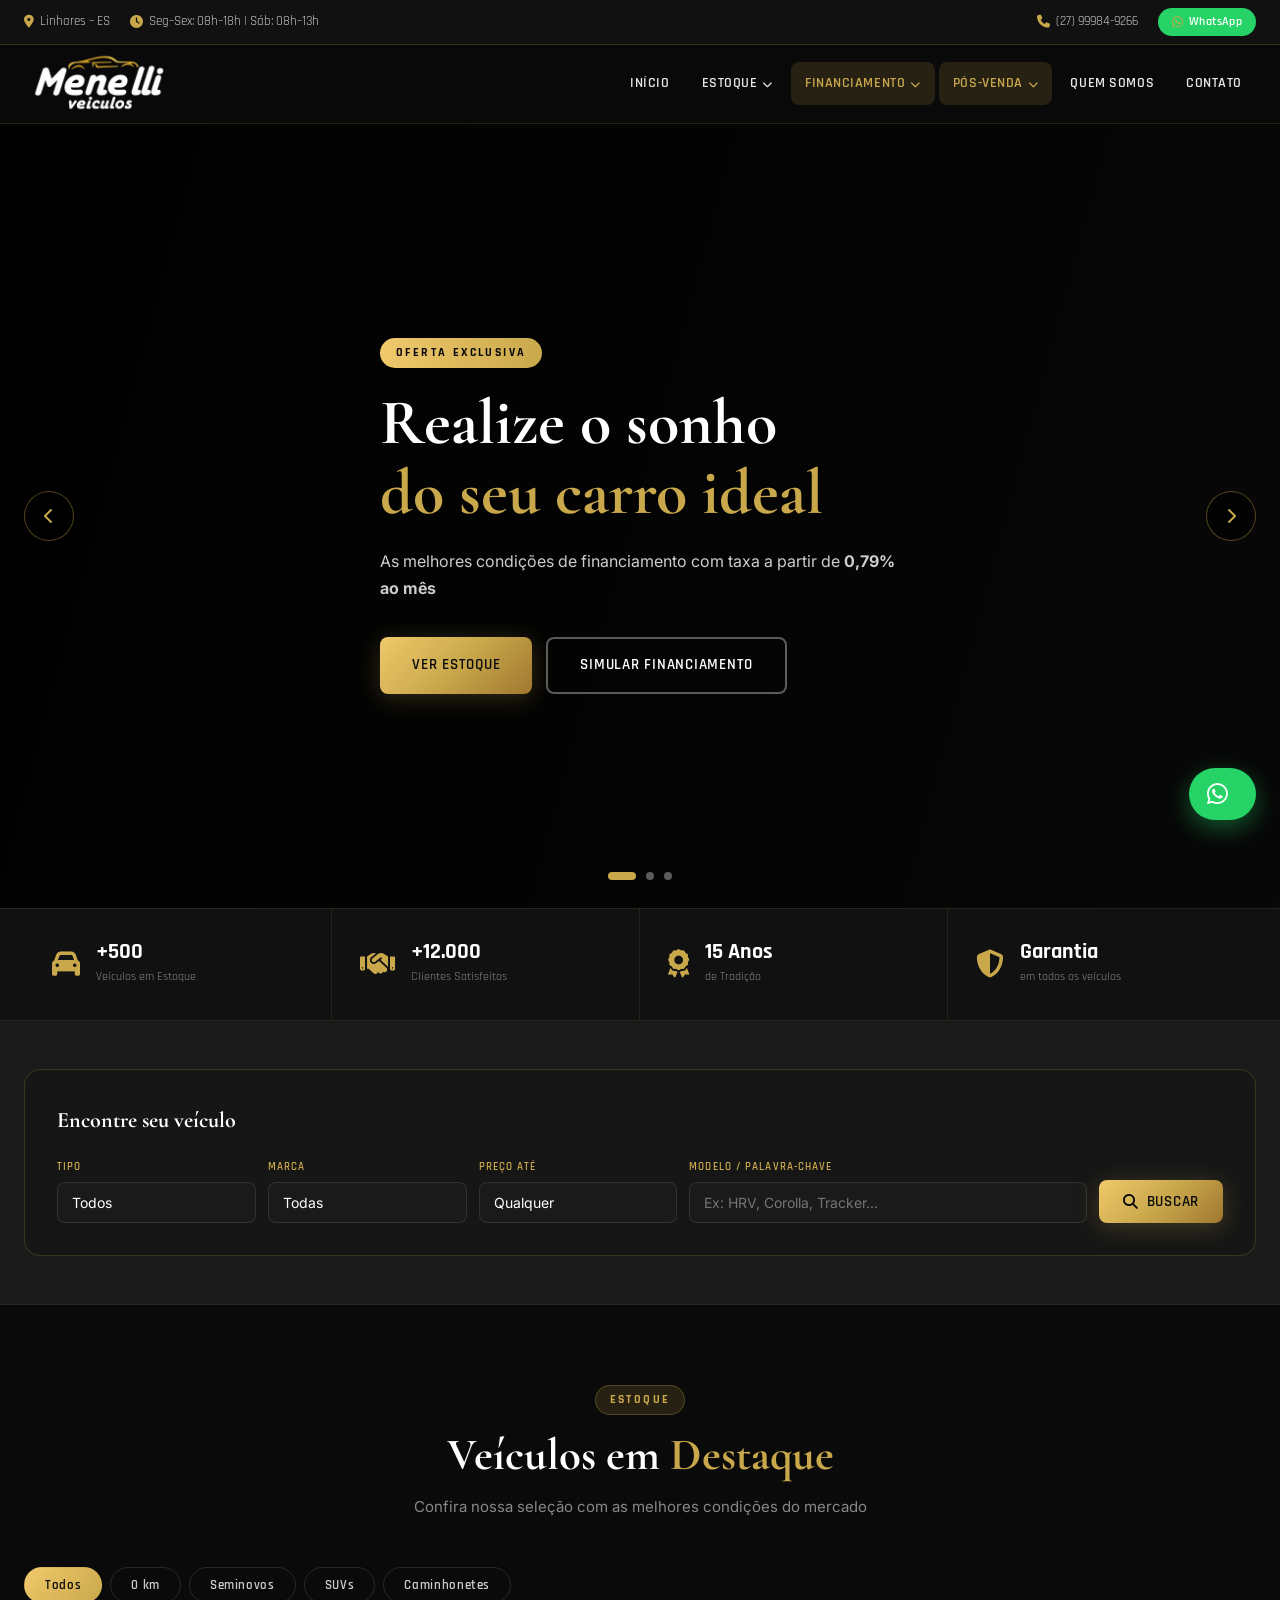
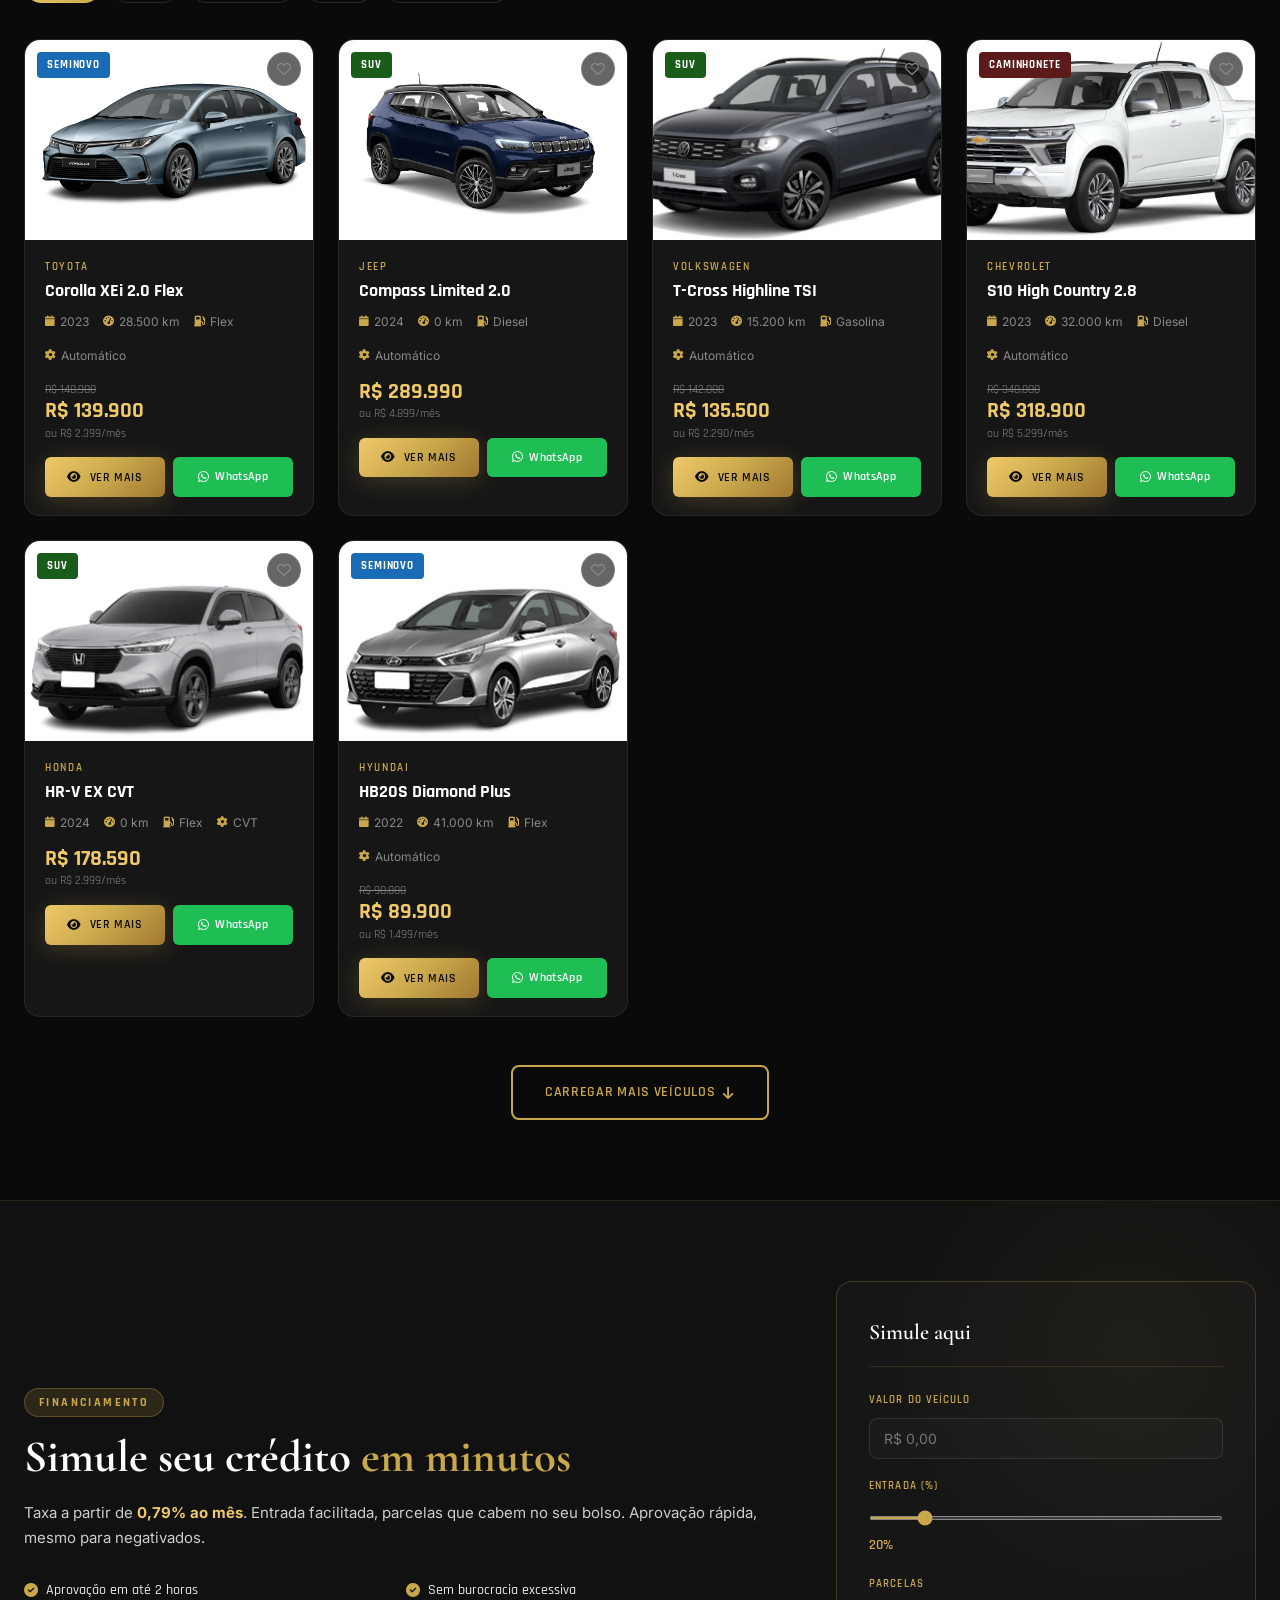
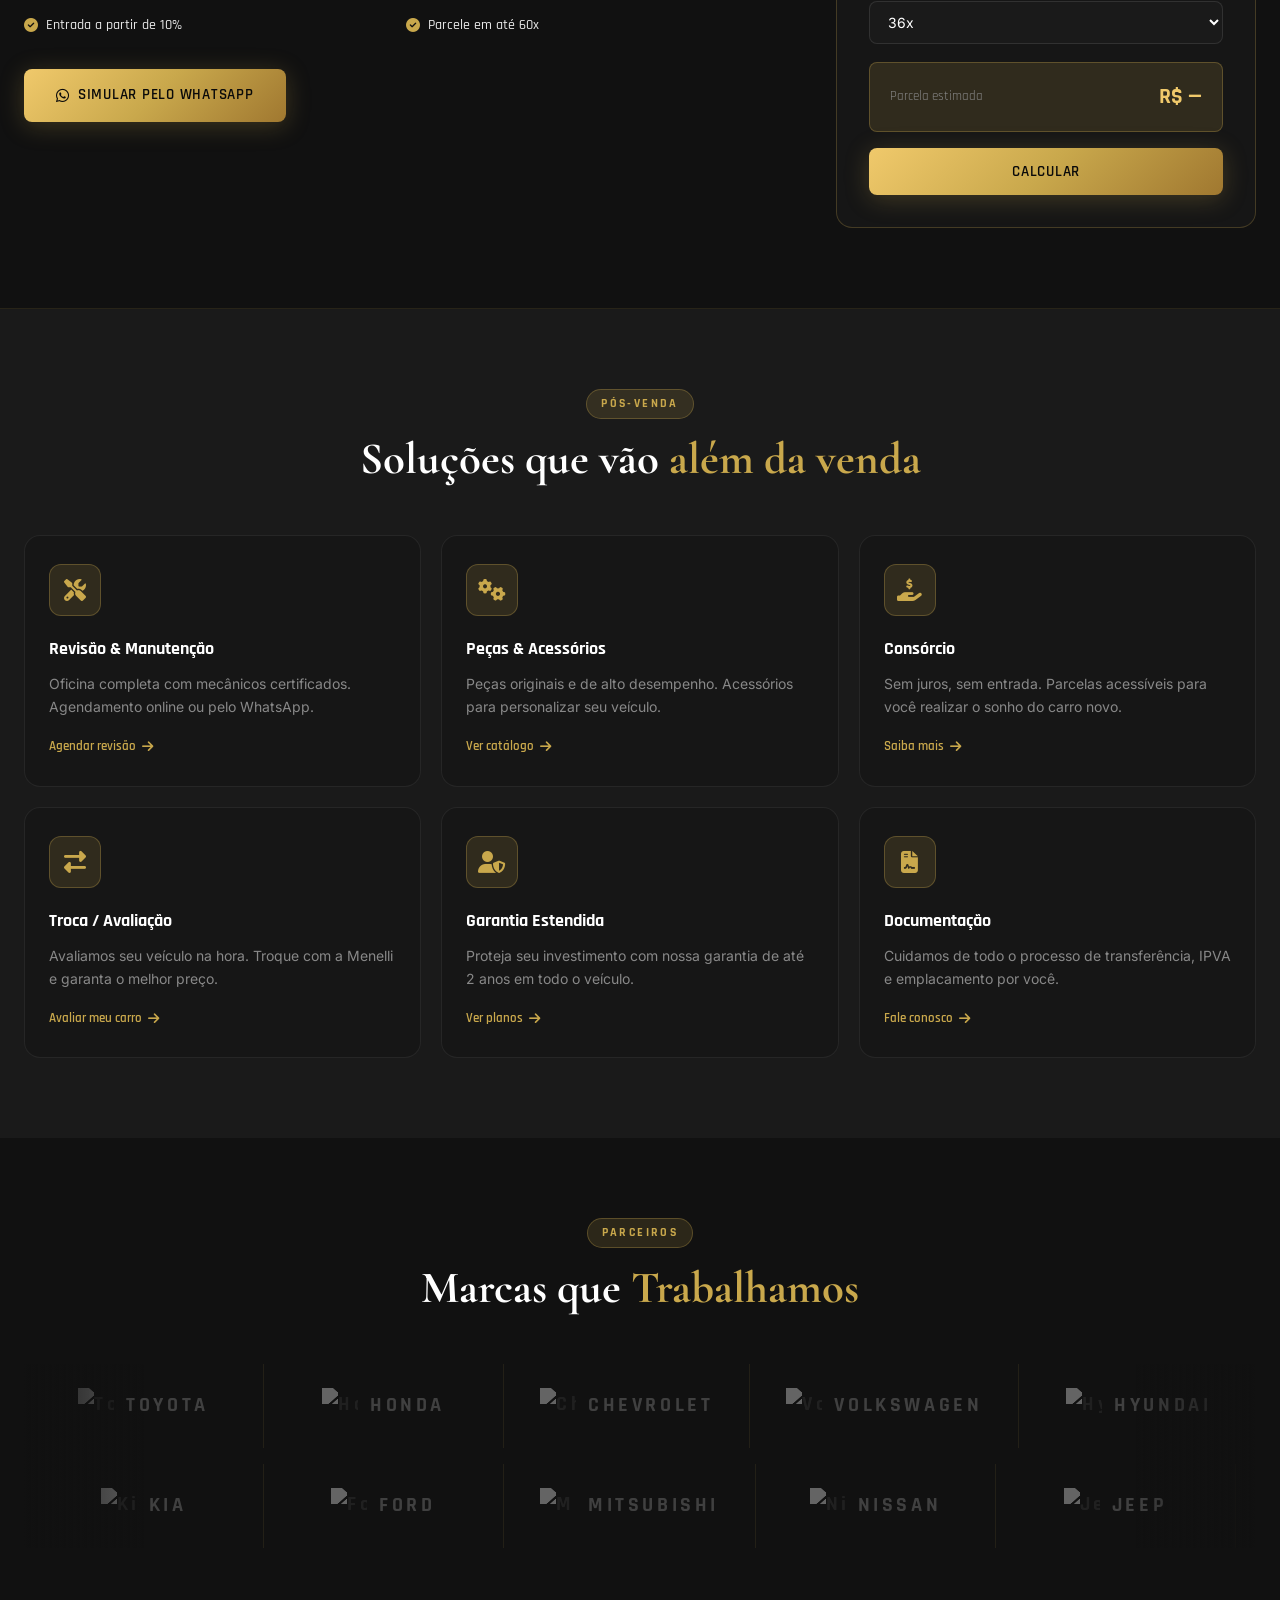
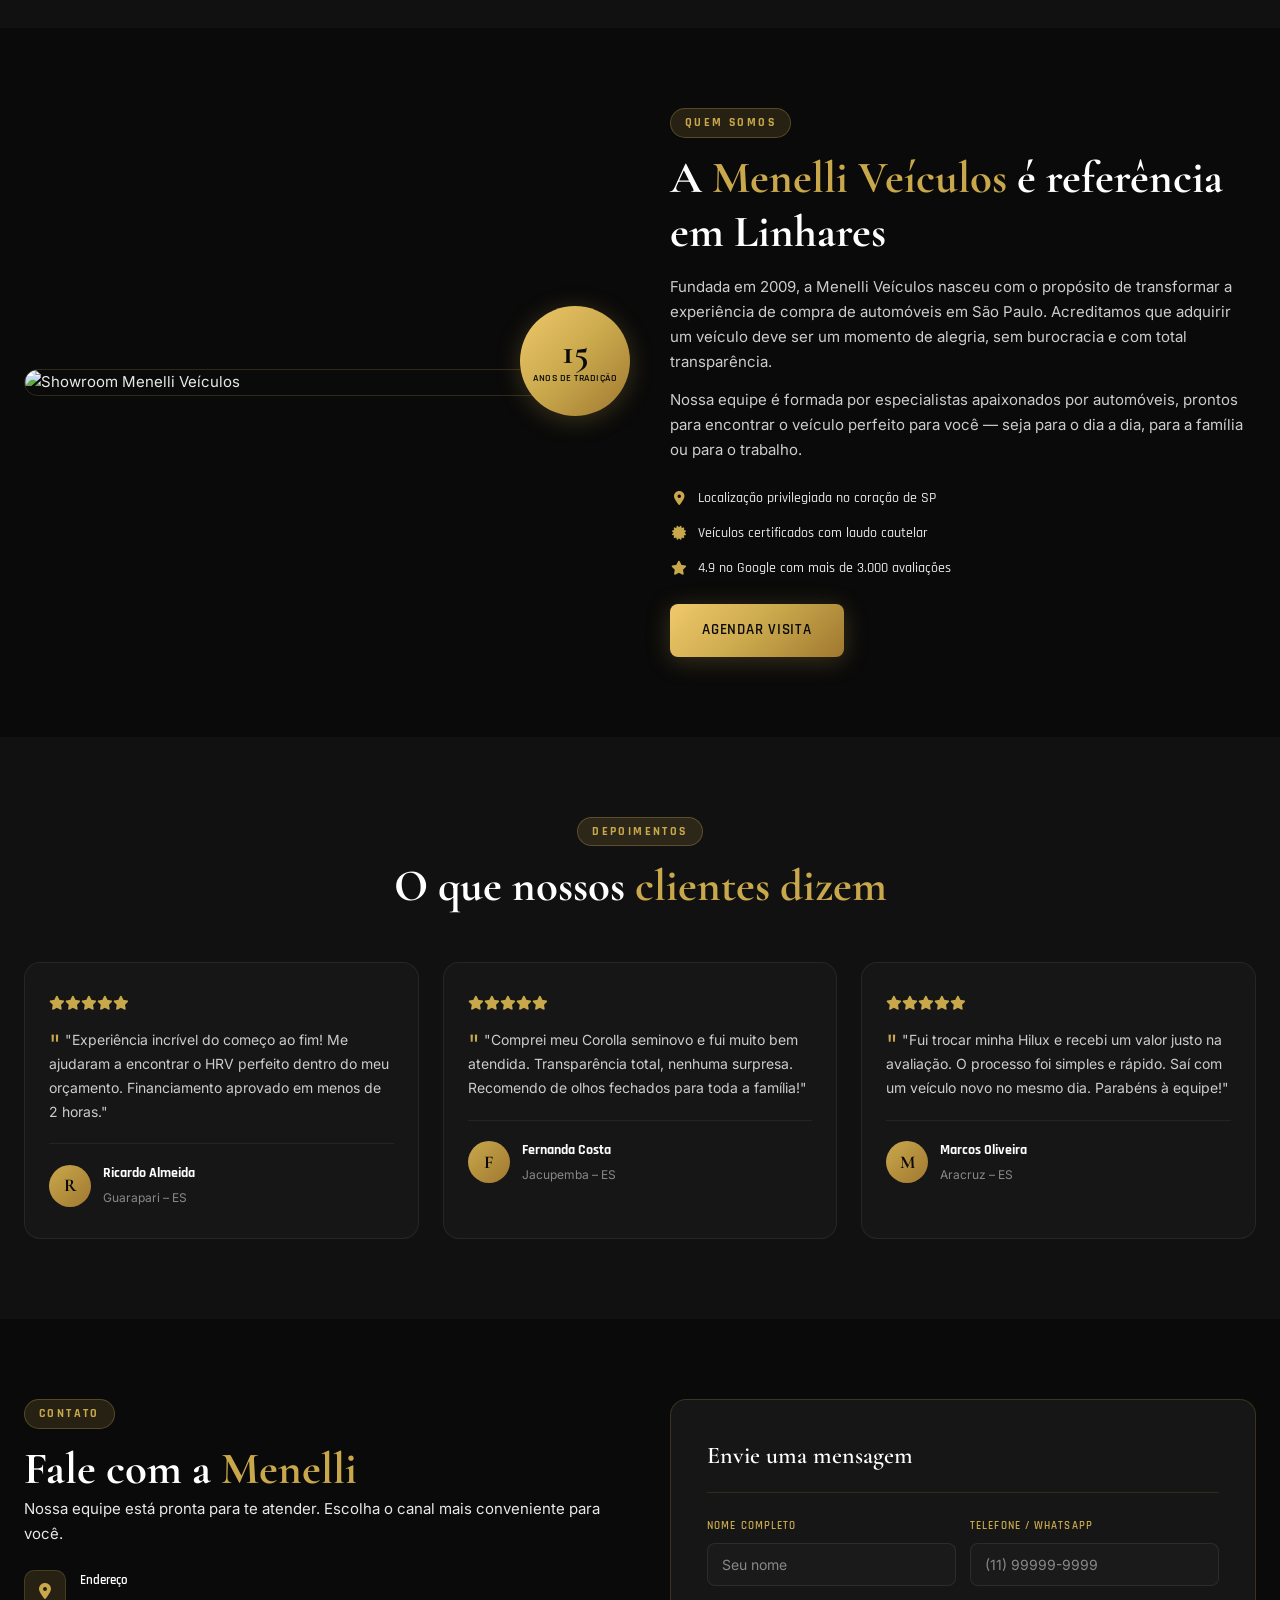
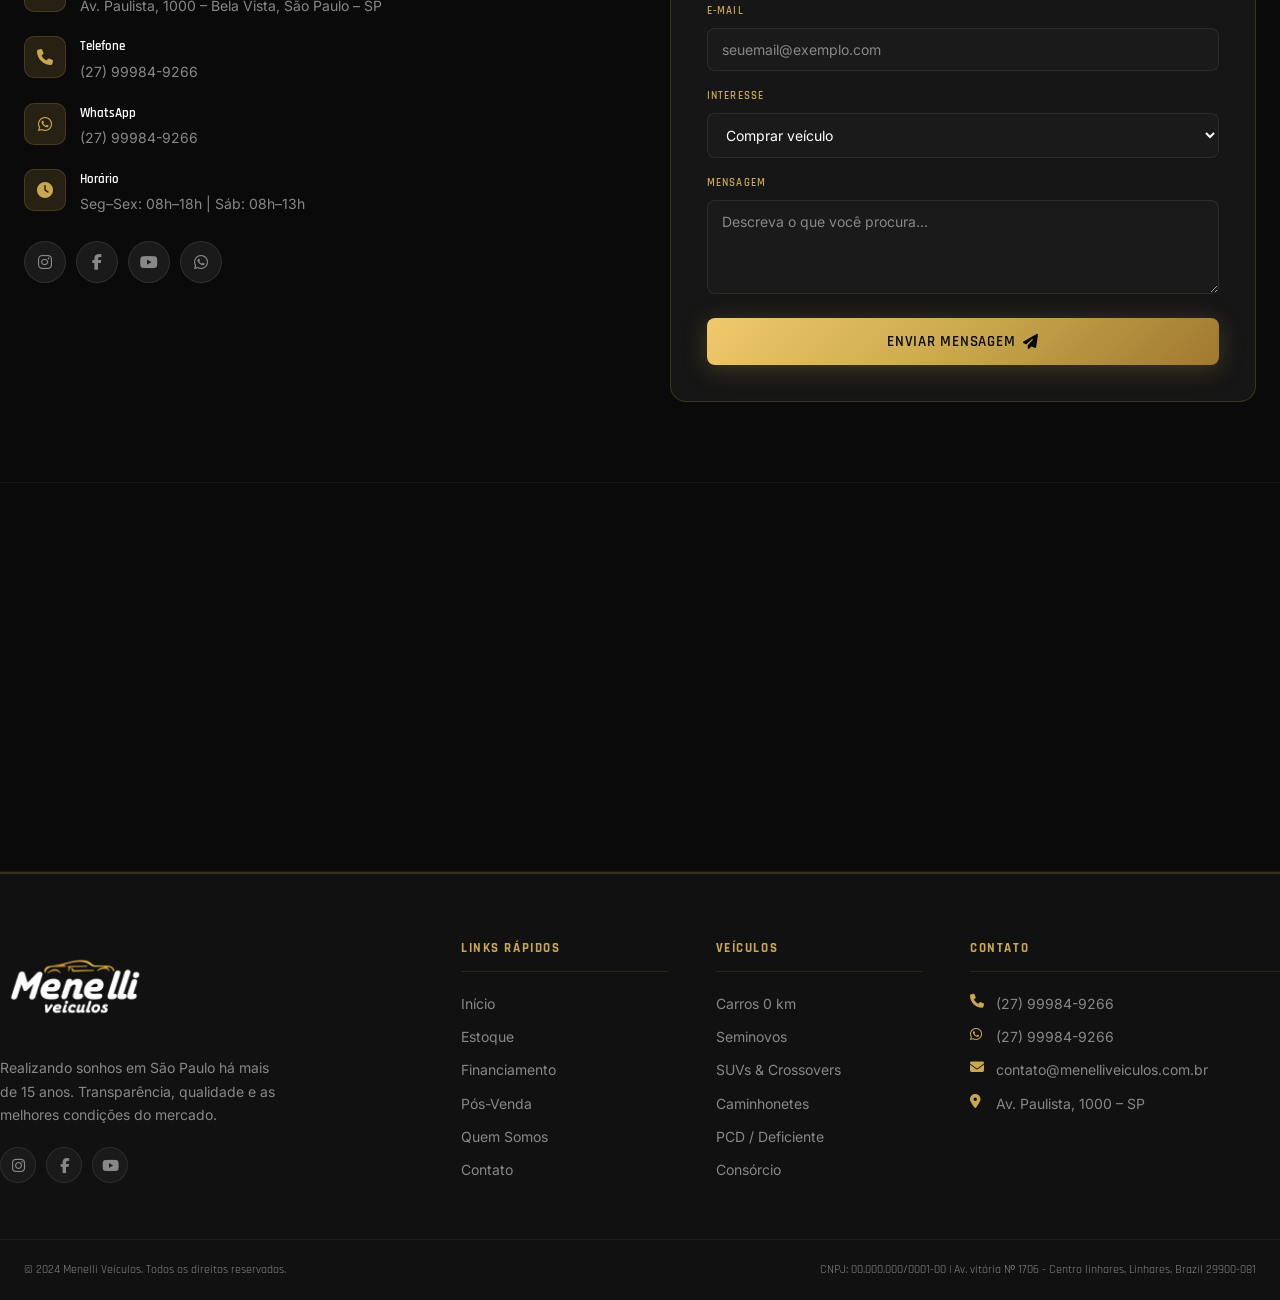
==== commit 040dfb4a: "Troquei tda a estrutura do site e falta coisas basicas do front , d pois so inserir backend" ====
--- a/index.html
+++ b/index.html
@@ -1,790 +1,703 @@
 <!DOCTYPE html>
 <html lang="pt-BR">
+
 <head>
   <meta charset="UTF-8" />
   <meta name="viewport" content="width=device-width, initial-scale=1.0" />
-  <meta name="description" content="Menelli Veículos - Os melhores carros em Linhares, Espírito Santo. Compre, financie e troque seu veículo com segurança e transparência. Fale agora pelo WhatsApp!" />
-  <meta name="keywords" content="veículos Linhares, carros Linhares, comprar carro ES, Menelli Veículos, carros usados Linhares, financiamento veículos Espírito Santo" />
-  <meta name="author" content="Menelli Veículos LTDA" />
-  <meta name="robots" content="index, follow" />
-  <title>Menelli Veículos | Seu Próximo Carro em Linhares - ES</title>
-
-  <!-- Open Graph -->
-  <meta property="og:title" content="Menelli Veículos | Linhares - ES" />
-  <meta property="og:description" content="Encontre o carro dos seus sonhos em Linhares. Atendimento personalizado, financiamento facilitado e os melhores veículos do Espírito Santo." />
-  <meta property="og:type" content="website" />
-  <meta property="og:url" content="https://menelliveiculos.com.br" />
-  <meta property="og:image" content="https://menelliveiculos.com.br/og-image.jpg" />
-  <meta property="og:locale" content="pt_BR" />
-
-  <!-- Twitter Card -->
-  <meta name="twitter:card" content="summary_large_image" />
-  <meta name="twitter:title" content="Menelli Veículos | Linhares - ES" />
-  <meta name="twitter:description" content="Encontre o carro dos seus sonhos em Linhares. Atendimento personalizado e financiamento facilitado." />
-
-  <!-- Schema Markup -->
-  <script type="application/ld+json">
-  {
-    "@context": "https://schema.org",
-    "@type": "AutoDealer",
-    "name": "Menelli Veículos LTDA",
-    "url": "https://menelliveiculos.com.br",
-    "logo": "https://menelliveiculos.com.br/logo.png",
-    "telephone": "+552799984-9266",
-    "address": {
-      "@type": "PostalAddress",
-      "streetAddress": "Av. Vitória, Nº 1706",
-      "addressLocality": "Linhares",
-      "addressRegion": "ES",
-      "postalCode": "29900-081",
-      "addressCountry": "BR"
-    },
-    "openingHours": "Mo-Sa 08:00-18:00",
-    "sameAs": ["https://instagram.com/menelliveiculos"]
-  }
-  </script>
-
-  <!-- Google Fonts -->
+  <title>Menelli Veículos — Seu próximo carro está aqui</title>
+  <link rel="stylesheet" href="style.css" />
   <link rel="preconnect" href="https://fonts.googleapis.com" />
   <link rel="preconnect" href="https://fonts.gstatic.com" crossorigin />
-  <link href="https://fonts.googleapis.com/css2?family=Bebas+Neue&family=DM+Sans:ital,opsz,wght@0,9..40,300;0,9..40,400;0,9..40,500;0,9..40,600;1,9..40,300&display=swap" rel="stylesheet" />
-
-    <link rel="stylesheet" href="style.css" />
+  <link
+    href="https://fonts.googleapis.com/css2?family=Cormorant+Garamond:wght@400;600;700&family=Rajdhani:wght@400;500;600;700&family=Inter:wght@300;400;500&display=swap"
+    rel="stylesheet" />
+  <link rel="stylesheet" href="https://cdnjs.cloudflare.com/ajax/libs/font-awesome/6.5.0/css/all.min.css" />
 </head>
+
 <body>
 
-<!-- ============================================================
-     LOADING SCREEN
-============================================================ -->
-<div id="loading-screen" aria-hidden="true">
-  <div class="loader-logo">MENELLI <span>VEÍCULOS</span></div>
-  <div class="loader-bar"></div>
-</div>
-
-<!-- ============================================================
-     MOBILE NAV
-============================================================ -->
-<nav class="mobile-nav" id="mobile-nav" role="navigation" aria-label="Menu mobile">
-  <a href="#hero" onclick="closeMobile()">Início</a>
-  <a href="#vehicles" onclick="closeMobile()">Veículos</a>
-  <a href="#process" onclick="closeMobile()">Como Comprar</a>
-  <a href="#proof" onclick="closeMobile()">Clientes</a>
-  <a href="#faq" onclick="closeMobile()">FAQ</a>
-  <a href="#cta-final" onclick="closeMobile()" style="color:var(--amber)">Falar Agora</a>
-</nav>
-
-<!-- ============================================================
-     NAVBAR
-============================================================ -->
-<header id="navbar" role="banner">
-  <a href="#hero" class="nav-logo" aria-label="Menelli Veículos - Início">MENELLI <span>VEÍCULOS</span></a>
-
-  <ul class="nav-links" role="list">
-    <li><a href="#vehicles">Veículos</a></li>
-    <li><a href="#benefits">Benefícios</a></li>
-    <li><a href="#process">Como Comprar</a></li>
-    <li><a href="#proof">Depoimentos</a></li>
-    <li><a href="#faq">FAQ</a></li>
-    <li><a href="https://wa.me/5527999849266?text=Olá!%20Quero%20conhecer%20os%20veículos%20disponíveis." target="_blank" rel="noopener" class="nav-cta">Falar pelo WhatsApp</a></li>
-  </ul>
-
-  <button class="hamburger" id="hamburger" aria-label="Abrir menu" aria-expanded="false">
-    <span></span><span></span><span></span>
+  <!-- ===== TOP BAR ===== -->
+  <div class="topbar">
+    <div class="container topbar__inner">
+      <div class="topbar__left">
+        <span><i class="fas fa-map-marker-alt"></i> Linhares – ES</span>
+        <span><i class="fas fa-clock"></i> Seg–Sex: 08h–18h | Sáb: 08h–13h</span>
+      </div>
+      <div class="topbar__right">
+        <a href="tel:+551140020800"><i class="fas fa-phone"></i> (27) 99984-9266</a>
+        <a href="https://wa.me/552799984-9266" target="_blank" class="btn-whatsapp-top">
+          <i class="fab fa-whatsapp"></i> WhatsApp
+        </a>
+      </div>
+    </div>
+  </div>
+
+  <!-- ===== HEADER / NAV ===== -->
+  <header class="header" id="header">
+    <div class="container header__inner">
+      <a href="#" class="logo">
+        <img src="imagens/logo/logo.png" alt="Menelli Veículos" class="logo__img">
+      </a>
+
+      <nav class="nav" id="nav">
+        <ul class="nav__list">
+          <li class="nav__item"><a href="#inicio" class="nav__link active">Início</a></li>
+          <li class="nav__item has-dropdown">
+            <a href="#estoque" class="nav__link">Estoque <i class="fas fa-chevron-down"></i></a>
+            <ul class="dropdown">
+              <li><a href="#estoque">Carros 0 km</a></li>
+              <li><a href="#seminovos">Seminovos</a></li>
+              <li><a href="#caminhonetes">Caminhonetes</a></li>
+              <li><a href="#suvs">SUVs & Crossovers</a></li>
+            </ul>
+          </li>
+          <li class="nav__item has-dropdown">
+            <a href="#" class="nav__link">Financiamento <i class="fas fa-chevron-down"></i></a>
+            <ul class="dropdown">
+              <li><a href="#financiamento">Simule seu crédito</a></li>
+              <li><a href="#consorcio">Consórcio</a></li>
+              <li><a href="#pcd">PCD / Deficiente</a></li>
+            </ul>
+          </li>
+          <li class="nav__item has-dropdown">
+            <a href="#" class="nav__link">Pós-Venda <i class="fas fa-chevron-down"></i></a>
+            <ul class="dropdown">
+              <li><a href="#servicos">Revisão &amp; Serviços</a></li>
+              <li><a href="#pecas">Peças &amp; Acessórios</a></li>
+              <li><a href="#garantia">Garantia</a></li>
+            </ul>
+          </li>
+          <li class="nav__item"><a href="#sobre" class="nav__link">Quem Somos</a></li>
+          <li class="nav__item"><a href="#contato" class="nav__link">Contato</a></li>
+        </ul>
+      </nav>
+
+      <button class="hamburger" id="hamburger" aria-label="Menu">
+        <span></span><span></span><span></span>
+      </button>
+    </div>
+  </header>
+
+  <!-- ===== HERO SLIDER ===== -->
+  <section class="hero" id="inicio">
+    <div class="hero__slides">
+
+      <div class="hero__slide active"
+        style="background-image: url('https://images.unsplash.com/photo-1503376780353-7e6692767b70?w=1600&q=80')">
+        <div class="hero__overlay"></div>
+        <div class="container hero__content">
+          <span class="hero__tag">Oferta Exclusiva</span>
+          <h1 class="hero__title">Realize o sonho<br /><span>do seu carro ideal</span></h1>
+          <p class="hero__sub">As melhores condições de financiamento com taxa a partir de <strong>0,79% ao mês</strong>
+          </p>
+          <div class="hero__actions">
+            <a href="#estoque" class="btn btn--gold">Ver Estoque</a>
+            <a href="#financiamento" class="btn btn--outline">Simular Financiamento</a>
+          </div>
+        </div>
+      </div>
+
+      <div class="hero__slide"
+        style="background-image: url('https://images.unsplash.com/photo-1555215695-3004980ad54e?w=1600&q=80')">
+        <div class="hero__overlay"></div>
+        <div class="container hero__content">
+          <span class="hero__tag">Seminovos Certificados</span>
+          <h1 class="hero__title">Seminovos com<br /><span>procedência garantida</span></h1>
+          <p class="hero__sub">Laudos, revisão completa e garantia de fábrica em todos os veículos</p>
+          <div class="hero__actions">
+            <a href="#seminovos" class="btn btn--gold">Ver Seminovos</a>
+            <a href="https://wa.me/5511940020800" class="btn btn--outline" target="_blank"><i
+                class="fab fa-whatsapp"></i> Fale Conosco</a>
+          </div>
+        </div>
+      </div>
+
+      <div class="hero__slide"
+        style="background-image: url('https://images.unsplash.com/photo-1494976388531-d1058494cdd8?w=1600&q=80')">
+        <div class="hero__overlay"></div>
+        <div class="container hero__content">
+          <span class="hero__tag">SUVs &amp; Premium</span>
+          <h1 class="hero__title">SUVs e utilitários<br /><span>para todos os estilos</span></h1>
+          <p class="hero__sub">Do campo à cidade, encontre o veículo perfeito para a sua família</p>
+          <div class="hero__actions">
+            <a href="#suvs" class="btn btn--gold">Explorar SUVs</a>
+            <a href="#contato" class="btn btn--outline">Agendar Visita</a>
+          </div>
+        </div>
+      </div>
+
+    </div>
+
+    <!-- Controles -->
+    <button class="hero__arrow hero__arrow--prev" id="heroePrev"><i class="fas fa-chevron-left"></i></button>
+    <button class="hero__arrow hero__arrow--next" id="heroNext"><i class="fas fa-chevron-right"></i></button>
+    <div class="hero__dots" id="heroDots">
+      <span class="dot active"></span>
+      <span class="dot"></span>
+      <span class="dot"></span>
+    </div>
+  </section>
+
+  <!-- ===== BADGES / STATS ===== -->
+  <section class="stats">
+    <div class="container stats__grid">
+      <div class="stat-card">
+        <i class="fas fa-car"></i>
+        <div>
+          <strong>+500</strong>
+          <span>Veículos em Estoque</span>
+        </div>
+      </div>
+      <div class="stat-card">
+        <i class="fas fa-handshake"></i>
+        <div>
+          <strong>+12.000</strong>
+          <span>Clientes Satisfeitos</span>
+        </div>
+      </div>
+      <div class="stat-card">
+        <i class="fas fa-award"></i>
+        <div>
+          <strong>15 Anos</strong>
+          <span>de Tradição</span>
+        </div>
+      </div>
+      <div class="stat-card">
+        <i class="fas fa-shield-alt"></i>
+        <div>
+          <strong>Garantia</strong>
+          <span>em todos os veículos</span>
+        </div>
+      </div>
+    </div>
+  </section>
+
+  <!-- ===== BUSCA RÁPIDA ===== -->
+  <section class="search-bar" id="busca">
+    <div class="container">
+      <div class="search-bar__box">
+        <h2 class="search-bar__title">Encontre seu veículo</h2>
+        <div class="search-bar__form">
+          <div class="search-field">
+            <label>Tipo</label>
+            <select id="filterTipo">
+              <option value="">Todos</option>
+              <option>0 km</option>
+              <option>Seminovo</option>
+              <option>Caminhonete</option>
+              <option>SUV</option>
+            </select>
+          </div>
+          <div class="search-field">
+            <label>Marca</label>
+            <select id="filterMarca">
+              <option value="">Todas</option>
+              <option>Toyota</option>
+              <option>Honda</option>
+              <option>Chevrolet</option>
+              <option>Volkswagen</option>
+              <option>Hyundai</option>
+              <option>Jeep</option>
+            </select>
+          </div>
+          <div class="search-field">
+            <label>Preço até</label>
+            <select id="filterPreco">
+              <option value="">Qualquer</option>
+              <option value="50000">R$ 50.000</option>
+              <option value="80000">R$ 80.000</option>
+              <option value="120000">R$ 120.000</option>
+              <option value="200000">R$ 200.000</option>
+              <option value="999999">Acima de R$ 200k</option>
+            </select>
+          </div>
+          <div class="search-field">
+            <label>Modelo / Palavra-chave</label>
+            <input type="text" id="filterSearch" placeholder="Ex: HRV, Corolla, Tracker..." />
+          </div>
+          <button class="btn btn--gold search-bar__btn" id="btnBuscar">
+            <i class="fas fa-search"></i> Buscar
+          </button>
+        </div>
+      </div>
+    </div>
+  </section>
+
+  <!-- ===== ESTOQUE / DESTAQUES ===== -->
+  <section class="inventory" id="estoque">
+    <div class="container">
+      <div class="section-header">
+        <span class="section-tag">Estoque</span>
+        <h2 class="section-title">Veículos em <span>Destaque</span></h2>
+        <p class="section-sub">Confira nossa seleção com as melhores condições do mercado</p>
+      </div>
+
+      <div class="filter-tabs" id="filterTabs">
+        <button class="filter-tab active" data-filter="all">Todos</button>
+        <button class="filter-tab" data-filter="zerokm">0 km</button>
+        <button class="filter-tab" data-filter="seminovo">Seminovos</button>
+        <button class="filter-tab" data-filter="suv">SUVs</button>
+        <button class="filter-tab" data-filter="caminhonete">Caminhonetes</button>
+      </div>
+
+      <div class="cards-grid" id="cardsGrid">
+        <!-- Carros gerados via JS -->
+      </div>
+
+      <div class="inventory__more">
+        <a href="#" class="btn btn--gold-outline" id="loadMore">Carregar mais veículos <i
+            class="fas fa-arrow-down"></i></a>
+      </div>
+    </div>
+  </section>
+
+  <!-- ===== BANNER FINANCIAMENTO ===== -->
+  <section class="banner-finance" id="financiamento">
+    <div class="container banner-finance__inner">
+      <div class="banner-finance__text">
+        <span class="section-tag">Financiamento</span>
+        <h2>Simule seu crédito <span>em minutos</span></h2>
+        <p>Taxa a partir de <strong>0,79% ao mês</strong>. Entrada facilitada, parcelas que cabem no seu bolso.
+          Aprovação rápida, mesmo para negativados.</p>
+        <div class="banner-finance__features">
+          <div class="bf-item"><i class="fas fa-check-circle"></i> Aprovação em até 2 horas</div>
+          <div class="bf-item"><i class="fas fa-check-circle"></i> Sem burocracia excessiva</div>
+          <div class="bf-item"><i class="fas fa-check-circle"></i> Entrada a partir de 10%</div>
+          <div class="bf-item"><i class="fas fa-check-circle"></i> Parcele em até 60x</div>
+        </div>
+        <a href="https://wa.me/5511940020800" class="btn btn--gold" target="_blank">
+          <i class="fab fa-whatsapp"></i> Simular pelo WhatsApp
+        </a>
+      </div>
+      <div class="banner-finance__calc">
+        <div class="calc-box">
+          <h3>Simule aqui</h3>
+          <div class="calc-field">
+            <label>Valor do veículo</label>
+            <input type="text" id="calcValor" placeholder="R$ 0,00" />
+          </div>
+          <div class="calc-field">
+            <label>Entrada (%)</label>
+            <input type="range" id="calcEntrada" min="10" max="80" value="20" />
+            <span id="calcEntradaVal">20%</span>
+          </div>
+          <div class="calc-field">
+            <label>Parcelas</label>
+            <select id="calcParcelas">
+              <option>12x</option>
+              <option>24x</option>
+              <option selected>36x</option>
+              <option>48x</option>
+              <option>60x</option>
+            </select>
+          </div>
+          <div class="calc-result" id="calcResult">
+            <span>Parcela estimada</span>
+            <strong>R$ —</strong>
+          </div>
+          <button class="btn btn--gold w-full" id="btnCalc">Calcular</button>
+        </div>
+      </div>
+    </div>
+  </section>
+
+  <!-- ===== SERVIÇOS ===== -->
+  <section class="services" id="servicos">
+    <div class="container">
+      <div class="section-header">
+        <span class="section-tag">Pós-Venda</span>
+        <h2 class="section-title">Soluções que vão <span>além da venda</span></h2>
+      </div>
+
+      <div class="services-grid">
+        <div class="service-card">
+          <div class="service-card__icon"><i class="fas fa-tools"></i></div>
+          <h3>Revisão &amp; Manutenção</h3>
+          <p>Oficina completa com mecânicos certificados. Agendamento online ou pelo WhatsApp.</p>
+          <a href="https://wa.me/5511940020800" class="service-link">Agendar revisão <i
+              class="fas fa-arrow-right"></i></a>
+        </div>
+        <div class="service-card">
+          <div class="service-card__icon"><i class="fas fa-cogs"></i></div>
+          <h3>Peças &amp; Acessórios</h3>
+          <p>Peças originais e de alto desempenho. Acessórios para personalizar seu veículo.</p>
+          <a href="#pecas" class="service-link">Ver catálogo <i class="fas fa-arrow-right"></i></a>
+        </div>
+        <div class="service-card">
+          <div class="service-card__icon"><i class="fas fa-hand-holding-usd"></i></div>
+          <h3>Consórcio</h3>
+          <p>Sem juros, sem entrada. Parcelas acessíveis para você realizar o sonho do carro novo.</p>
+          <a href="#consorcio" class="service-link">Saiba mais <i class="fas fa-arrow-right"></i></a>
+        </div>
+        <div class="service-card">
+          <div class="service-card__icon"><i class="fas fa-exchange-alt"></i></div>
+          <h3>Troca / Avaliação</h3>
+          <p>Avaliamos seu veículo na hora. Troque com a Menelli e garanta o melhor preço.</p>
+          <a href="https://wa.me/5511940020800" class="service-link">Avaliar meu carro <i
+              class="fas fa-arrow-right"></i></a>
+        </div>
+        <div class="service-card">
+          <div class="service-card__icon"><i class="fas fa-user-shield"></i></div>
+          <h3>Garantia Estendida</h3>
+          <p>Proteja seu investimento com nossa garantia de até 2 anos em todo o veículo.</p>
+          <a href="#garantia" class="service-link">Ver planos <i class="fas fa-arrow-right"></i></a>
+        </div>
+        <div class="service-card">
+          <div class="service-card__icon"><i class="fas fa-file-contract"></i></div>
+          <h3>Documentação</h3>
+          <p>Cuidamos de todo o processo de transferência, IPVA e emplacamento por você.</p>
+          <a href="https://wa.me/5511940020800" class="service-link">Fale conosco <i class="fas fa-arrow-right"></i></a>
+        </div>
+      </div>
+    </div>
+  </section>
+
+  <!-- ===== MARCAS PARCEIRAS ===== -->
+  <section class="brands">
+    <div class="container">
+      <div class="section-header">
+        <span class="section-tag">Parceiros</span>
+        <h2 class="section-title">Marcas que <span>Trabalhamos</span></h2>
+      </div>
+      <div class="brands-track">
+        <!-- Faixa 1: esquerda → direita (direção normal) -->
+        <div class="brands-list brands-list--ltr">
+          <div class="brand-item"><img src="https://cdn.jsdelivr.net/gh/simple-icons/simple-icons/icons/toyota.svg"
+              alt="Toyota">TOYOTA</div>
+          <div class="brand-item"><img src="https://cdn.jsdelivr.net/gh/simple-icons/simple-icons/icons/honda.svg"
+              alt="Honda">HONDA</div>
+          <div class="brand-item"><img src="https://cdn.jsdelivr.net/gh/simple-icons/simple-icons/icons/chevrolet.svg"
+              alt="Chevrolet">CHEVROLET</div>
+          <div class="brand-item"><img src="https://cdn.jsdelivr.net/gh/simple-icons/simple-icons/icons/volkswagen.svg"
+              alt="Volkswagen">VOLKSWAGEN</div>
+          <div class="brand-item"><img src="https://cdn.jsdelivr.net/gh/simple-icons/simple-icons/icons/hyundai.svg"
+              alt="Hyundai">HYUNDAI</div>
+          <div class="brand-item"><img src="https://cdn.jsdelivr.net/gh/simple-icons/simple-icons/icons/jeep.svg"
+              alt="Jeep">JEEP</div>
+          <div class="brand-item"><img src="https://cdn.jsdelivr.net/gh/simple-icons/simple-icons/icons/nissan.svg"
+              alt="Nissan">NISSAN</div>
+          <div class="brand-item"><img src="https://cdn.jsdelivr.net/gh/simple-icons/simple-icons/icons/mitsubishi.svg"
+              alt="Mitsubishi">MITSUBISHI</div>
+          <div class="brand-item"><img src="https://cdn.jsdelivr.net/gh/simple-icons/simple-icons/icons/ford.svg"
+              alt="Ford">FORD</div>
+          <div class="brand-item"><img src="https://cdn.jsdelivr.net/gh/simple-icons/simple-icons/icons/kia.svg"
+              alt="Kia">KIA</div>
+          <!-- Duplicados -->
+          <div class="brand-item"><img src="https://cdn.jsdelivr.net/gh/simple-icons/simple-icons/icons/toyota.svg"
+              alt="Toyota">TOYOTA</div>
+          <div class="brand-item"><img src="https://cdn.jsdelivr.net/gh/simple-icons/simple-icons/icons/honda.svg"
+              alt="Honda">HONDA</div>
+          <div class="brand-item"><img src="https://cdn.jsdelivr.net/gh/simple-icons/simple-icons/icons/chevrolet.svg"
+              alt="Chevrolet">CHEVROLET</div>
+          <div class="brand-item"><img src="https://cdn.jsdelivr.net/gh/simple-icons/simple-icons/icons/volkswagen.svg"
+              alt="Volkswagen">VOLKSWAGEN</div>
+          <div class="brand-item"><img src="https://cdn.jsdelivr.net/gh/simple-icons/simple-icons/icons/hyundai.svg"
+              alt="Hyundai">HYUNDAI</div>
+          <div class="brand-item"><img src="https://cdn.jsdelivr.net/gh/simple-icons/simple-icons/icons/jeep.svg"
+              alt="Jeep">JEEP</div>
+          <div class="brand-item"><img src="https://cdn.jsdelivr.net/gh/simple-icons/simple-icons/icons/nissan.svg"
+              alt="Nissan">NISSAN</div>
+          <div class="brand-item"><img src="https://cdn.jsdelivr.net/gh/simple-icons/simple-icons/icons/mitsubishi.svg"
+              alt="Mitsubishi">MITSUBISHI</div>
+          <div class="brand-item"><img src="https://cdn.jsdelivr.net/gh/simple-icons/simple-icons/icons/ford.svg"
+              alt="Ford">FORD</div>
+          <div class="brand-item"><img src="https://cdn.jsdelivr.net/gh/simple-icons/simple-icons/icons/kia.svg"
+              alt="Kia">KIA</div>
+        </div>
+
+        <!-- Faixa 2: direita → esquerda (direção reversa) -->
+        <div class="brands-list brands-list--rtl">
+          <div class="brand-item"><img src="https://cdn.jsdelivr.net/gh/simple-icons/simple-icons/icons/kia.svg"
+              alt="Kia">KIA</div>
+          <div class="brand-item"><img src="https://cdn.jsdelivr.net/gh/simple-icons/simple-icons/icons/ford.svg"
+              alt="Ford">FORD</div>
+          <div class="brand-item"><img src="https://cdn.jsdelivr.net/gh/simple-icons/simple-icons/icons/mitsubishi.svg"
+              alt="Mitsubishi">MITSUBISHI</div>
+          <div class="brand-item"><img src="https://cdn.jsdelivr.net/gh/simple-icons/simple-icons/icons/nissan.svg"
+              alt="Nissan">NISSAN</div>
+          <div class="brand-item"><img src="https://cdn.jsdelivr.net/gh/simple-icons/simple-icons/icons/jeep.svg"
+              alt="Jeep">JEEP</div>
+          <div class="brand-item"><img src="https://cdn.jsdelivr.net/gh/simple-icons/simple-icons/icons/hyundai.svg"
+              alt="Hyundai">HYUNDAI</div>
+          <div class="brand-item"><img src="https://cdn.jsdelivr.net/gh/simple-icons/simple-icons/icons/volkswagen.svg"
+              alt="Volkswagen">VOLKSWAGEN</div>
+          <div class="brand-item"><img src="https://cdn.jsdelivr.net/gh/simple-icons/simple-icons/icons/chevrolet.svg"
+              alt="Chevrolet">CHEVROLET</div>
+          <div class="brand-item"><img src="https://cdn.jsdelivr.net/gh/simple-icons/simple-icons/icons/honda.svg"
+              alt="Honda">HONDA</div>
+          <div class="brand-item"><img src="https://cdn.jsdelivr.net/gh/simple-icons/simple-icons/icons/toyota.svg"
+              alt="Toyota">TOYOTA</div>
+          <!-- Duplicados -->
+          <div class="brand-item"><img src="https://cdn.jsdelivr.net/gh/simple-icons/simple-icons/icons/kia.svg"
+              alt="Kia">KIA</div>
+          <div class="brand-item"><img src="https://cdn.jsdelivr.net/gh/simple-icons/simple-icons/icons/ford.svg"
+              alt="Ford">FORD</div>
+          <div class="brand-item"><img src="https://cdn.jsdelivr.net/gh/simple-icons/simple-icons/icons/mitsubishi.svg"
+              alt="Mitsubishi">MITSUBISHI</div>
+          <div class="brand-item"><img src="https://cdn.jsdelivr.net/gh/simple-icons/simple-icons/icons/nissan.svg"
+              alt="Nissan">NISSAN</div>
+          <div class="brand-item"><img src="https://cdn.jsdelivr.net/gh/simple-icons/simple-icons/icons/jeep.svg"
+              alt="Jeep">JEEP</div>
+          <div class="brand-item"><img src="https://cdn.jsdelivr.net/gh/simple-icons/simple-icons/icons/hyundai.svg"
+              alt="Hyundai">HYUNDAI</div>
+          <div class="brand-item"><img src="https://cdn.jsdelivr.net/gh/simple-icons/simple-icons/icons/volkswagen.svg"
+              alt="Volkswagen">VOLKSWAGEN</div>
+          <div class="brand-item"><img src="https://cdn.jsdelivr.net/gh/simple-icons/simple-icons/icons/chevrolet.svg"
+              alt="Chevrolet">CHEVROLET</div>
+          <div class="brand-item"><img src="https://cdn.jsdelivr.net/gh/simple-icons/simple-icons/icons/honda.svg"
+              alt="Honda">HONDA</div>
+          <div class="brand-item"><img src="https://cdn.jsdelivr.net/gh/simple-icons/simple-icons/icons/toyota.svg"
+              alt="Toyota">TOYOTA</div>
+        </div>
+      </div>
+  </section>
+
+  <!-- ===== SOBRE / DEPOIMENTOS ===== -->
+  <section class="about" id="sobre">
+    <div class="container about__inner">
+      <div class="about__image">
+        <img src="https://images.unsplash.com/photo-1601362840469-51e4d8d58785?w=800&q=80"
+          alt="Showroom Menelli Veículos" />
+        <div class="about__badge">
+          <strong>15</strong>
+          <span>Anos de tradição</span>
+        </div>
+      </div>
+      <div class="about__text">
+        <span class="section-tag">Quem Somos</span>
+        <h2 class="section-title">A <span>Menelli Veículos</span> é referência em Linhares</h2>
+        <p>Fundada em 2009, a Menelli Veículos nasceu com o propósito de transformar a experiência de compra de
+          automóveis em São Paulo. Acreditamos que adquirir um veículo deve ser um momento de alegria, sem burocracia e
+          com total transparência.</p>
+        <p>Nossa equipe é formada por especialistas apaixonados por automóveis, prontos para encontrar o veículo
+          perfeito para você — seja para o dia a dia, para a família ou para o trabalho.</p>
+        <div class="about__items">
+          <div class="about__item"><i class="fas fa-map-marker-alt"></i> Localização privilegiada no coração de SP</div>
+          <div class="about__item"><i class="fas fa-certificate"></i> Veículos certificados com laudo cautelar</div>
+          <div class="about__item"><i class="fas fa-star"></i> 4.9 no Google com mais de 3.000 avaliações</div>
+        </div>
+        <a href="#contato" class="btn btn--gold">Agendar Visita</a>
+      </div>
+    </div>
+  </section>
+
+  <!-- ===== DEPOIMENTOS ===== -->
+  <section class="testimonials">
+    <div class="container">
+      <div class="section-header">
+        <span class="section-tag">Depoimentos</span>
+        <h2 class="section-title">O que nossos <span>clientes dizem</span></h2>
+      </div>
+      <div class="testimonials-grid">
+        <div class="testi-card">
+          <div class="testi-stars"><i class="fas fa-star"></i><i class="fas fa-star"></i><i class="fas fa-star"></i><i
+              class="fas fa-star"></i><i class="fas fa-star"></i></div>
+          <p>"Experiência incrível do começo ao fim! Me ajudaram a encontrar o HRV perfeito dentro do meu orçamento.
+            Financiamento aprovado em menos de 2 horas."</p>
+          <div class="testi-author">
+            <div class="testi-avatar">R</div>
+            <div><strong>Ricardo Almeida</strong><span>Guarapari – ES</span></div>
+          </div>
+        </div>
+        <div class="testi-card">
+          <div class="testi-stars"><i class="fas fa-star"></i><i class="fas fa-star"></i><i class="fas fa-star"></i><i
+              class="fas fa-star"></i><i class="fas fa-star"></i></div>
+          <p>"Comprei meu Corolla seminovo e fui muito bem atendida. Transparência total, nenhuma surpresa. Recomendo de
+            olhos fechados para toda a família!"</p>
+          <div class="testi-author">
+            <div class="testi-avatar">F</div>
+            <div><strong>Fernanda Costa</strong><span>Jacupemba – ES</span></div>
+          </div>
+        </div>
+        <div class="testi-card">
+          <div class="testi-stars"><i class="fas fa-star"></i><i class="fas fa-star"></i><i class="fas fa-star"></i><i
+              class="fas fa-star"></i><i class="fas fa-star"></i></div>
+          <p>"Fui trocar minha Hilux e recebi um valor justo na avaliação. O processo foi simples e rápido. Saí com um
+            veículo novo no mesmo dia. Parabéns à equipe!"</p>
+          <div class="testi-author">
+            <div class="testi-avatar">M</div>
+            <div><strong>Marcos Oliveira</strong><span>Aracruz – ES</span></div>
+          </div>
+        </div>
+      </div>
+    </div>
+  </section>
+
+  <!-- ===== CONTATO ===== -->
+  <section class="contact" id="contato">
+    <div class="container contact__inner">
+      <div class="contact__info">
+        <span class="section-tag">Contato</span>
+        <h2 class="section-title">Fale com a <span>Menelli</span></h2>
+        <p>Nossa equipe está pronta para te atender. Escolha o canal mais conveniente para você.</p>
+        <div class="contact-items">
+          <div class="contact-item">
+            <div class="ci-icon"><i class="fas fa-map-marker-alt"></i></div>
+            <div>
+              <strong>Endereço</strong>
+              <span>Av. Paulista, 1000 – Bela Vista, São Paulo – SP</span>
+            </div>
+          </div>
+          <div class="contact-item">
+            <div class="ci-icon"><i class="fas fa-phone"></i></div>
+            <div>
+              <strong>Telefone</strong>
+              <span>(27) 99984-9266</span>
+            </div>
+          </div>
+          <div class="contact-item">
+            <div class="ci-icon"><i class="fab fa-whatsapp"></i></div>
+            <div>
+              <strong>WhatsApp</strong>
+              <span>(27) 99984-9266</span>
+            </div>
+          </div>
+          <div class="contact-item">
+            <div class="ci-icon"><i class="fas fa-clock"></i></div>
+            <div>
+              <strong>Horário</strong>
+              <span>Seg–Sex: 08h–18h | Sáb: 08h–13h</span>
+            </div>
+          </div>
+        </div>
+        <div class="contact-socials">
+          <a href="#" class="social-btn"><i class="fab fa-instagram"></i></a>
+          <a href="#" class="social-btn"><i class="fab fa-facebook-f"></i></a>
+          <a href="#" class="social-btn"><i class="fab fa-youtube"></i></a>
+          <a href="https://wa.me/5511940020800" class="social-btn whatsapp" target="_blank"><i
+              class="fab fa-whatsapp"></i></a>
+        </div>
+      </div>
+
+      <div class="contact__form">
+        <form id="contactForm">
+          <h3>Envie uma mensagem</h3>
+          <div class="form-row">
+            <div class="form-group">
+              <label>Nome completo</label>
+              <input type="text" placeholder="Seu nome" required />
+            </div>
+            <div class="form-group">
+              <label>Telefone / WhatsApp</label>
+              <input type="tel" placeholder="(11) 99999-9999" required />
+            </div>
+          </div>
+          <div class="form-group">
+            <label>E-mail</label>
+            <input type="email" placeholder="seuemail@exemplo.com" />
+          </div>
+          <div class="form-group">
+            <label>Interesse</label>
+            <select>
+              <option>Comprar veículo</option>
+              <option>Vender / Trocar</option>
+              <option>Financiamento</option>
+              <option>Revisão &amp; Serviços</option>
+              <option>Consórcio</option>
+              <option>Outro</option>
+            </select>
+          </div>
+          <div class="form-group">
+            <label>Mensagem</label>
+            <textarea placeholder="Descreva o que você procura..." rows="4"></textarea>
+          </div>
+          <button type="submit" class="btn btn--gold w-full">Enviar Mensagem <i class="fas fa-paper-plane"></i></button>
+          <div class="form-success" id="formSuccess">
+            <i class="fas fa-check-circle"></i> Mensagem enviada! Entraremos em contato em breve.
+          </div>
+        </form>
+      </div>
+    </div>
+  </section>
+
+  <!-- ===== MAPA ===== -->
+  <div class="map-wrapper">
+    <iframe
+      src="https://www.google.com/maps/embed?pb=!1m18!1m12!1m3!1d3763.369698308744!2d-40.06511719878749!3d-19.39642610938895!2m3!1f0!2f0!3f0!3m2!1i1024!2i768!4f13.1!3m3!1m2!1s0xb625916a53490f%3A0x66731fcd0daf7912!2sMenelli%20Ve%C3%ADculos!5e0!3m2!1spt-BR!2sbr!4v1778072064534!5m2!1spt-BR!2sbr"
+      width="100%" height="380" style="border:0;" allowfullscreen="" loading="lazy">
+    </iframe>
+  </div>
+
+  <!-- ===== FOOTER ===== -->
+  <footer class="footer">
+    <div class="container footer__top">
+      <div class="footer-col footer-col--brand">
+        <a href="#" class="logo logo--footer">
+          <img src="imagens/logo/logo.png" alt="Menelli Veículos" class="logo__img">
+        </a>
+        
+        <p>Realizando sonhos em São Paulo há mais de 15 anos. Transparência, qualidade e as melhores condições do
+          mercado.</p>
+        <div class="footer-socials">
+          <a href="#"><i class="fab fa-instagram"></i></a>
+          <a href="#"><i class="fab fa-facebook-f"></i></a>
+          <a href="#"><i class="fab fa-youtube"></i></a>
+        </div>
+      </div>
+
+      <div class="footer-col">
+        <h4>Links Rápidos</h4>
+        <ul>
+          <li><a href="#inicio">Início</a></li>
+          <li><a href="#estoque">Estoque</a></li>
+          <li><a href="#financiamento">Financiamento</a></li>
+          <li><a href="#servicos">Pós-Venda</a></li>
+          <li><a href="#sobre">Quem Somos</a></li>
+          <li><a href="#contato">Contato</a></li>
+        </ul>
+      </div>
+
+      <div class="footer-col">
+        <h4>Veículos</h4>
+        <ul>
+          <li><a href="#estoque">Carros 0 km</a></li>
+          <li><a href="#seminovos">Seminovos</a></li>
+          <li><a href="#suvs">SUVs &amp; Crossovers</a></li>
+          <li><a href="#caminhonetes">Caminhonetes</a></li>
+          <li><a href="#">PCD / Deficiente</a></li>
+          <li><a href="#consorcio">Consórcio</a></li>
+        </ul>
+      </div>
+
+      <div class="footer-col">
+        <h4>Contato</h4>
+        <ul class="footer-contact">
+          <li><i class="fas fa-phone"></i> (27) 99984-9266</li>
+          <li><i class="fab fa-whatsapp"></i> (27) 99984-9266</li>
+          <li><i class="fas fa-envelope"></i> contato@menelliveiculos.com.br</li>
+          <li><i class="fas fa-map-marker-alt"></i> Av. Paulista, 1000 – SP</li>
+        </ul>
+      </div>
+    </div>
+
+    <div class="footer__bottom">
+      <div class="container footer__bottom-inner">
+        <p>© 2024 Menelli Veículos. Todos os direitos reservados.</p>
+        <p>CNPJ: 00.000.000/0001-00 | Av. vitória Nº 1706 - Centro linhares, Linhares, Brazil 29900-081</p>
+      </div>
+    </div>
+  </footer>
+
+  <!-- ===== BTN FLUTUANTE WHATSAPP ===== -->
+  <a href="https://wa.me/5511940020800" class="whatsapp-float" target="_blank" aria-label="WhatsApp">
+    <i class="fab fa-whatsapp"></i>
+    <span class="whatsapp-float__badge">Fale conosco</span>
+  </a>
+
+  <!-- ===== BTN VOLTAR AO TOPO ===== -->
+  <button class="back-top" id="backTop" aria-label="Voltar ao topo">
+    <i class="fas fa-chevron-up"></i>
   </button>
-</header>
-
-<!-- ============================================================
-     HERO
-============================================================ -->
-<main>
-<section id="hero" aria-labelledby="hero-title">
-  <div class="hero-bg">
-    <div class="hero-shape hs1"></div>
-    <div class="hero-shape hs2"></div>
+
+  <!-- ===== MODAL VEÍCULO ===== -->
+  <div class="modal-overlay" id="modalOverlay">
+    <div class="modal" id="modal">
+      <button class="modal__close" id="modalClose"><i class="fas fa-times"></i></button>
+      <div class="modal__body" id="modalBody"></div>
+    </div>
   </div>
 
-  <div class="hero-content">
-    <div class="hero-badge reveal">
-      <span class="badge-dot"></span>
-      Linhares · Espírito Santo · Desde 2010
-    </div>
-
-    <h1 class="hero-h1 reveal reveal-d1" id="hero-title">
-      SEU PRÓXIMO CARRO
-      <em>ESTÁ AQUI.</em>
-    </h1>
-
-    <p class="hero-sub reveal reveal-d2">
-      Os melhores veículos de Linhares com atendimento personalizado, financiamento facilitado e transparência total em cada negociação.
-    </p>
-
-    <div class="hero-actions reveal reveal-d3">
-      <a href="https://wa.me/5527999849266?text=Olá!%20Vi%20o%20site%20e%20quero%20ver%20os%20veículos%20disponíveis." target="_blank" rel="noopener" class="btn-primary ripple-container" aria-label="Ver veículos disponíveis pelo WhatsApp">
-        <svg width="20" height="20" viewBox="0 0 24 24" fill="currentColor" aria-hidden="true"><path d="M17.472 14.382c-.297-.149-1.758-.867-2.03-.967-.273-.099-.471-.148-.67.15-.197.297-.767.966-.94 1.164-.173.199-.347.223-.644.075-.297-.15-1.255-.463-2.39-1.475-.883-.788-1.48-1.761-1.653-2.059-.173-.297-.018-.458.13-.606.134-.133.298-.347.446-.52.149-.174.198-.298.298-.497.099-.198.05-.371-.025-.52-.075-.149-.669-1.612-.916-2.207-.242-.579-.487-.5-.669-.51-.173-.008-.371-.01-.57-.01-.198 0-.52.074-.792.372-.272.297-1.04 1.016-1.04 2.479 0 1.462 1.065 2.875 1.213 3.074.149.198 2.096 3.2 5.077 4.487.709.306 1.262.489 1.694.625.712.227 1.36.195 1.871.118.571-.085 1.758-.719 2.006-1.413.248-.694.248-1.289.173-1.413-.074-.124-.272-.198-.57-.347m-5.421 7.403h-.004a9.87 9.87 0 01-5.031-1.378l-.361-.214-3.741.982.998-3.648-.235-.374a9.86 9.86 0 01-1.51-5.26c.001-5.45 4.436-9.884 9.888-9.884 2.64 0 5.122 1.03 6.988 2.898a9.825 9.825 0 012.893 6.994c-.003 5.45-4.437 9.884-9.885 9.884m8.413-18.297A11.815 11.815 0 0012.05 0C5.495 0 .16 5.335.157 11.892c0 2.096.547 4.142 1.588 5.945L.057 24l6.305-1.654a11.882 11.882 0 005.683 1.448h.005c6.554 0 11.89-5.335 11.893-11.893a11.821 11.821 0 00-3.48-8.413z"/></svg>
-        Ver Veículos Disponíveis
-      </a>
-      <a href="#vehicles" class="btn-outline">
-        Conhecer a Loja
-        <svg width="16" height="16" viewBox="0 0 24 24" fill="none" stroke="currentColor" stroke-width="2" aria-hidden="true"><path d="M5 12h14M12 5l7 7-7 7"/></svg>
-      </a>
-    </div>
-  </div>
-
-  <div class="scroll-hint" aria-hidden="true">
-    <span>Rolar</span>
-    <div class="scroll-hint-line"></div>
-  </div>
-</section>
-
-<!-- ============================================================
-     PAIN + STATS
-============================================================ -->
-<section id="pain" aria-labelledby="pain-title">
-  <div class="pain-grid">
-    <div class="pain-visual reveal">
-      <div class="pain-visual-inner">
-        <!-- Car silhouette SVG -->
-        <svg class="car-svg" width="280" height="130" viewBox="0 0 280 130" fill="none" xmlns="http://www.w3.org/2000/svg">
-          <path d="M60 90 L40 90 C32 90 28 85 28 78 L30 70 L55 68 L80 40 L200 35 L235 65 L255 68 L256 78 C256 85 252 90 244 90 L220 90" stroke="#ff9700" stroke-width="2" fill="none"/>
-          <path d="M85 42 L100 25 L190 22 L220 42" stroke="#ff9700" stroke-width="1.5" fill="rgba(255,151,0,0.04)"/>
-          <circle cx="75" cy="90" r="20" stroke="#ff9700" stroke-width="2" fill="rgba(255,151,0,0.06)"/>
-          <circle cx="205" cy="90" r="20" stroke="#ff9700" stroke-width="2" fill="rgba(255,151,0,0.06)"/>
-          <circle cx="75" cy="90" r="9" fill="rgba(255,151,0,0.15)"/>
-          <circle cx="205" cy="90" r="9" fill="rgba(255,151,0,0.15)"/>
-          <line x1="28" y1="70" x2="256" y2="70" stroke="rgba(255,151,0,0.2)" stroke-width="1" stroke-dasharray="4 4"/>
-        </svg>
-        <p style="font-family:'Bebas Neue',sans-serif;font-size:1.1rem;letter-spacing:0.1em;color:rgba(255,151,0,0.6);">MENELLI VEÍCULOS — LINHARES/ES</p>
-      </div>
-    </div>
-
-    <div>
-      <span class="section-label reveal">O Problema</span>
-      <h2 class="section-title reveal reveal-d1" id="pain-title">
-        CANSADO DE NÃO SABER<br/>
-        <span>ONDE ENCONTRAR</span><br/>
-        O CARRO CERTO?
-      </h2>
-      <p class="section-desc reveal reveal-d2">
-        A maioria das pessoas perde horas visitando lojas sem saber se o carro que quer está disponível. Na Menelli Veículos você vê online, escolhe com calma e visita quando quiser.
-      </p>
-
-      <div class="stats-row">
-        <div class="stat-card reveal reveal-d2">
-          <div class="stat-num" data-count="500" data-suffix="+">0+</div>
-          <div class="stat-label">Veículos Vendidos</div>
-        </div>
-        <div class="stat-card reveal reveal-d3">
-          <div class="stat-num" data-count="14" data-suffix=" Anos">0</div>
-          <div class="stat-label">De Experiência</div>
-        </div>
-        <div class="stat-card reveal reveal-d4">
-          <div class="stat-num" data-count="98" data-suffix="%">0%</div>
-          <div class="stat-label">Clientes Satisfeitos</div>
-        </div>
-      </div>
-    </div>
-  </div>
-</section>
-
-<!-- SVG Wave -->
-<div class="wave-divider" aria-hidden="true">
-  <svg viewBox="0 0 1440 80" preserveAspectRatio="none" xmlns="http://www.w3.org/2000/svg" style="margin-bottom:-2px">
-    <path d="M0,40 C360,80 1080,0 1440,40 L1440,80 L0,80 Z" fill="#040404"/>
-  </svg>
-</div>
-
-<!-- ============================================================
-     BENEFITS
-============================================================ -->
-<section id="benefits" aria-labelledby="benefits-title">
-  <div class="benefits-header">
-    <span class="section-label reveal">Por Que Escolher</span>
-    <h2 class="section-title reveal reveal-d1" id="benefits-title">
-      O QUE A MENELLI<br/><span>OFERECE A VOCÊ</span>
-    </h2>
-    <p class="section-desc reveal reveal-d2">
-      Mais do que vender um carro, queremos transformar a sua experiência de compra em algo simples, seguro e satisfatório.
-    </p>
-  </div>
-
-  <div class="benefits-grid">
-    <div class="benefit-card reveal">
-      <div class="benefit-icon" aria-hidden="true">
-        <svg width="24" height="24" viewBox="0 0 24 24" fill="none" stroke="currentColor" stroke-width="2"><path d="M9 12l2 2 4-4m6 2a9 9 0 11-18 0 9 9 0 0118 0z"/></svg>
-      </div>
-      <h3 class="benefit-title">Veículos Revisados</h3>
-      <p class="benefit-text">Todos os veículos passam por inspeção completa antes de serem colocados à venda. Você compra com total segurança e transparência.</p>
-    </div>
-
-    <div class="benefit-card reveal reveal-d1">
-      <div class="benefit-icon" aria-hidden="true">
-        <svg width="24" height="24" viewBox="0 0 24 24" fill="none" stroke="currentColor" stroke-width="2"><path d="M3 10h18M7 15h1m4 0h1m-7 4h12a3 3 0 003-3V8a3 3 0 00-3-3H6a3 3 0 00-3 3v8a3 3 0 003 3z"/></svg>
-      </div>
-      <h3 class="benefit-title">Financiamento Facilitado</h3>
-      <p class="benefit-text">Trabalhamos com os principais bancos para facilitar seu financiamento. Aprovação rápida, parcelas que cabem no seu bolso.</p>
-    </div>
-
-    <div class="benefit-card reveal reveal-d2">
-      <div class="benefit-icon" aria-hidden="true">
-        <svg width="24" height="24" viewBox="0 0 24 24" fill="none" stroke="currentColor" stroke-width="2"><path d="M8 7h12m0 0l-4-4m4 4l-4 4m0 6H4m0 0l4 4m-4-4l4-4"/></svg>
-      </div>
-      <h3 class="benefit-title">Troca Sem Burocracia</h3>
-      <p class="benefit-text">Quer trocar seu carro por um modelo mais novo? Avaliamos seu veículo na hora e fazemos a melhor proposta do mercado.</p>
-    </div>
-
-    <div class="benefit-card reveal">
-      <div class="benefit-icon" aria-hidden="true">
-        <svg width="24" height="24" viewBox="0 0 24 24" fill="none" stroke="currentColor" stroke-width="2"><path d="M17 20h5v-2a3 3 0 00-5.356-1.857M17 20H7m10 0v-2c0-.656-.126-1.283-.356-1.857M7 20H2v-2a3 3 0 015.356-1.857M7 20v-2c0-.656.126-1.283.356-1.857m0 0a5.002 5.002 0 019.288 0M15 7a3 3 0 11-6 0 3 3 0 016 0z"/></svg>
-      </div>
-      <h3 class="benefit-title">Atendimento Humanizado</h3>
-      <p class="benefit-text">Não somos robôs. Nossos consultores escutam suas necessidades e indicam o veículo ideal para o seu perfil e orçamento.</p>
-    </div>
-
-    <div class="benefit-card reveal reveal-d1">
-      <div class="benefit-icon" aria-hidden="true">
-        <svg width="24" height="24" viewBox="0 0 24 24" fill="none" stroke="currentColor" stroke-width="2"><path d="M9 20l-5.447-2.724A1 1 0 013 16.382V5.618a1 1 0 011.447-.894L9 7m0 13l6-3m-6 3V7m6 10l4.553 2.276A1 1 0 0021 18.382V7.618a1 1 0 00-1.447-.894L15 9m0 8V9m0 0L9 7"/></svg>
-      </div>
-      <h3 class="benefit-title">Amplo Estoque Online</h3>
-      <p class="benefit-text">Veja nosso estoque completo sem sair de casa. Fotos reais, detalhes técnicos e preço justo para você comparar com tranquilidade.</p>
-    </div>
-
-    <div class="benefit-card reveal reveal-d2">
-      <div class="benefit-icon" aria-hidden="true">
-        <svg width="24" height="24" viewBox="0 0 24 24" fill="none" stroke="currentColor" stroke-width="2"><path d="M12 22s8-4 8-10V5l-8-3-8 3v7c0 6 8 10 8 10z"/></svg>
-      </div>
-      <h3 class="benefit-title">Documentação Garantida</h3>
-      <p class="benefit-text">Toda documentação conferida e regularizada. Zero surpresas após a compra. Você sai com tudo em ordem, pronto para rodar.</p>
-    </div>
-  </div>
-</section>
-
-<!-- ============================================================
-     VEHICLES
-============================================================ -->
-<section id="vehicles" aria-labelledby="vehicles-title">
-  <div class="vehicles-header">
-    <div>
-      <span class="section-label reveal">Estoque</span>
-      <h2 class="section-title reveal reveal-d1" id="vehicles-title">NOSSOS <span>VEÍCULOS</span></h2>
-    </div>
-    <a href="https://wa.me/5527999849266?text=Quero%20ver%20todos%20os%20veículos%20disponíveis!" target="_blank" rel="noopener" class="btn-outline reveal">
-      Ver Estoque Completo
-      <svg width="16" height="16" viewBox="0 0 24 24" fill="none" stroke="currentColor" stroke-width="2" aria-hidden="true"><path d="M5 12h14M12 5l7 7-7 7"/></svg>
-    </a>
-  </div>
-
-  <div class="vehicles-grid">
-    <!-- Card 1 -->
-    <article class="vehicle-card reveal" onclick="openWA('Olá! Tenho interesse em um Sedan. Podem me mostrar as opções disponíveis?')">
-      <div class="vehicle-img">
-        <div class="vehicle-img-glow"></div>
-        <svg width="260" height="110" viewBox="0 0 260 110" fill="none">
-          <path d="M30 80 L20 80 C14 80 11 76 11 71 L13 64 L40 62 L65 38 L195 34 L225 62 L242 64 L243 71 C243 76 240 80 234 80 L220 80" stroke="#ff9700" stroke-width="1.8" fill="rgba(255,151,0,0.03)"/>
-          <path d="M68 40 L83 20 L185 18 L215 40" stroke="#ff9700" stroke-width="1.5" fill="rgba(255,151,0,0.06)"/>
-          <circle cx="55" cy="80" r="18" stroke="#ff9700" stroke-width="1.8" fill="rgba(255,151,0,0.08)"/>
-          <circle cx="205" cy="80" r="18" stroke="#ff9700" stroke-width="1.8" fill="rgba(255,151,0,0.08)"/>
-          <circle cx="55" cy="80" r="7" fill="rgba(255,151,0,0.2)"/>
-          <circle cx="205" cy="80" r="7" fill="rgba(255,151,0,0.2)"/>
-          <rect x="120" y="22" width="50" height="22" rx="3" fill="rgba(255,151,0,0.07)" stroke="rgba(255,151,0,0.2)" stroke-width="1"/>
-        </svg>
-      </div>
-      <div class="vehicle-body">
-        <span class="vehicle-tag">Popular</span>
-        <h3 class="vehicle-name">Sedans & Hatches</h3>
-        <p class="vehicle-desc">Econômicos, versáteis e perfeitos para o dia a dia. Ideal para quem está comprando o primeiro carro.</p>
-        <span class="vehicle-cta">
-          Consultar disponibilidade
-          <svg width="16" height="16" viewBox="0 0 24 24" fill="none" stroke="currentColor" stroke-width="2" aria-hidden="true"><path d="M5 12h14M12 5l7 7-7 7"/></svg>
-        </span>
-      </div>
-    </article>
-
-    <!-- Card 2 -->
-    <article class="vehicle-card reveal reveal-d1" onclick="openWA('Olá! Gostaria de ver as opções de SUVs e Crossovers disponíveis.')">
-      <div class="vehicle-img">
-        <div class="vehicle-img-glow"></div>
-        <svg width="270" height="120" viewBox="0 0 270 120" fill="none">
-          <path d="M25 88 L15 88 C9 88 6 83 6 77 L8 70 L35 67 L55 35 L215 30 L240 67 L252 70 L253 77 C253 83 250 88 244 88 L230 88" stroke="#ff9700" stroke-width="1.8" fill="rgba(255,151,0,0.03)"/>
-          <rect x="55" y="30" width="160" height="40" rx="6" fill="rgba(255,151,0,0.04)" stroke="rgba(255,151,0,0.15)" stroke-width="1.2"/>
-          <circle cx="55" cy="88" r="20" stroke="#ff9700" stroke-width="1.8" fill="rgba(255,151,0,0.08)"/>
-          <circle cx="215" cy="88" r="20" stroke="#ff9700" stroke-width="1.8" fill="rgba(255,151,0,0.08)"/>
-          <circle cx="55" cy="88" r="8" fill="rgba(255,151,0,0.2)"/>
-          <circle cx="215" cy="88" r="8" fill="rgba(255,151,0,0.2)"/>
-          <rect x="90" y="36" width="80" height="16" rx="2" fill="rgba(255,151,0,0.08)"/>
-        </svg>
-      </div>
-      <div class="vehicle-body">
-        <span class="vehicle-tag">Alta Demanda</span>
-        <h3 class="vehicle-name">SUVs & Crossovers</h3>
-        <p class="vehicle-desc">Conforto, espaço e versatilidade para toda a família. Modelos que combinam estilo urbano com robustez.</p>
-        <span class="vehicle-cta">
-          Consultar disponibilidade
-          <svg width="16" height="16" viewBox="0 0 24 24" fill="none" stroke="currentColor" stroke-width="2" aria-hidden="true"><path d="M5 12h14M12 5l7 7-7 7"/></svg>
-        </span>
-      </div>
-    </article>
-
-    <!-- Card 3 -->
-    <article class="vehicle-card reveal reveal-d2" onclick="openWA('Olá! Quero ver as opções de pickups e utilitários disponíveis.')">
-      <div class="vehicle-img">
-        <div class="vehicle-img-glow"></div>
-        <svg width="270" height="120" viewBox="0 0 270 120" fill="none">
-          <path d="M25 85 L15 85 C9 85 6 80 6 74 L8 67 L35 64 L55 40 L130 36 L130 64 L250 64 L252 74 C252 80 249 85 243 85 L225 85" stroke="#ff9700" stroke-width="1.8" fill="rgba(255,151,0,0.03)"/>
-          <rect x="55" y="36" width="75" height="30" rx="4" fill="rgba(255,151,0,0.05)" stroke="rgba(255,151,0,0.18)" stroke-width="1.2"/>
-          <rect x="130" y="48" width="120" height="18" rx="3" fill="rgba(255,151,0,0.03)" stroke="rgba(255,151,0,0.12)" stroke-width="1"/>
-          <circle cx="55" cy="85" r="20" stroke="#ff9700" stroke-width="1.8" fill="rgba(255,151,0,0.08)"/>
-          <circle cx="215" cy="85" r="20" stroke="#ff9700" stroke-width="1.8" fill="rgba(255,151,0,0.08)"/>
-          <circle cx="55" cy="85" r="8" fill="rgba(255,151,0,0.2)"/>
-          <circle cx="215" cy="85" r="8" fill="rgba(255,151,0,0.2)"/>
-        </svg>
-      </div>
-      <div class="vehicle-body">
-        <span class="vehicle-tag">Trabalho & Lazer</span>
-        <h3 class="vehicle-name">Pickups & Utilitários</h3>
-        <p class="vehicle-desc">Potência e capacidade para quem precisa de um veículo que trabalha tanto quanto você. Resistência e tecnologia.</p>
-        <span class="vehicle-cta">
-          Consultar disponibilidade
-          <svg width="16" height="16" viewBox="0 0 24 24" fill="none" stroke="currentColor" stroke-width="2" aria-hidden="true"><path d="M5 12h14M12 5l7 7-7 7"/></svg>
-        </span>
-      </div>
-    </article>
-  </div>
-</section>
-
-<!-- ============================================================
-     BEFORE VS AFTER — WOW SECTION
-============================================================ -->
-<section id="comparison" aria-labelledby="comparison-title">
-  <div class="comparison-wrap">
-    <div class="comparison-header reveal">
-      <span class="section-label" style="justify-content:center">Transformação</span>
-      <h2 class="section-title" style="font-size:clamp(2rem,5vw,3.8rem)" id="comparison-title">
-        COMPRAR UM CARRO ANTES<br/>
-        <span>VS COMPRAR NA MENELLI</span>
-      </h2>
-      <p class="section-desc" style="margin:0 auto">Veja como a nossa abordagem transforma completamente a experiência de comprar um veículo.</p>
-    </div>
-
-    <div class="compare-grid reveal reveal-d1">
-      <div class="compare-side before">
-        <div class="compare-tag before-tag">
-          <svg width="16" height="16" viewBox="0 0 24 24" fill="none" stroke="currentColor" stroke-width="2" aria-hidden="true"><circle cx="12" cy="12" r="10"/><line x1="15" y1="9" x2="9" y2="15"/><line x1="9" y1="9" x2="15" y2="15"/></svg>
-          Sem a Menelli
-        </div>
-        <div class="compare-item bad">
-          <span class="icon">✕</span>
-          <span>Visitar dezenas de lojas sem saber o estoque</span>
-        </div>
-        <div class="compare-item bad">
-          <span class="icon">✕</span>
-          <span>Preços escondidos e taxas surpresa no final</span>
-        </div>
-        <div class="compare-item bad">
-          <span class="icon">✕</span>
-          <span>Vendedores que pressionam sem te ouvir</span>
-        </div>
-        <div class="compare-item bad">
-          <span class="icon">✕</span>
-          <span>Documentação demorada e burocrática</span>
-        </div>
-        <div class="compare-item bad">
-          <span class="icon">✕</span>
-          <span>Veículos sem revisão — risco de problemas</span>
-        </div>
-        <div class="compare-item bad">
-          <span class="icon">✕</span>
-          <span>Financiamento complicado e taxas abusivas</span>
-        </div>
-      </div>
-
-      <div class="compare-side after">
-        <div class="compare-tag after-tag">
-          <svg width="16" height="16" viewBox="0 0 24 24" fill="none" stroke="currentColor" stroke-width="2" aria-hidden="true"><polyline points="20 6 9 17 4 12"/></svg>
-          Com a Menelli
-        </div>
-        <div class="compare-item good">
-          <span class="icon">✓</span>
-          <span>Estoque completo online, disponível 24h</span>
-        </div>
-        <div class="compare-item good">
-          <span class="icon">✓</span>
-          <span>Preço justo, transparente e sem surpresas</span>
-        </div>
-        <div class="compare-item good">
-          <span class="icon">✓</span>
-          <span>Consultor que escuta e indica o carro ideal</span>
-        </div>
-        <div class="compare-item good">
-          <span class="icon">✓</span>
-          <span>Documentação rápida e 100% regularizada</span>
-        </div>
-        <div class="compare-item good">
-          <span class="icon">✓</span>
-          <span>Veículos revisados e com garantia de procedência</span>
-        </div>
-        <div class="compare-item good">
-          <span class="icon">✓</span>
-          <span>Financiamento com aprovação rápida e fácil</span>
-        </div>
-      </div>
-    </div>
-
-    <div style="text-align:center;margin-top:48px" class="reveal">
-      <a href="https://wa.me/5527999849266?text=Quero%20comprar%20meu%20carro%20na%20Menelli%20Veículos!" target="_blank" rel="noopener" class="btn-primary">
-        <svg width="20" height="20" viewBox="0 0 24 24" fill="currentColor" aria-hidden="true"><path d="M17.472 14.382c-.297-.149-1.758-.867-2.03-.967-.273-.099-.471-.148-.67.15-.197.297-.767.966-.94 1.164-.173.199-.347.223-.644.075-.297-.15-1.255-.463-2.39-1.475-.883-.788-1.48-1.761-1.653-2.059-.173-.297-.018-.458.13-.606.134-.133.298-.347.446-.52.149-.174.198-.298.298-.497.099-.198.05-.371-.025-.52-.075-.149-.669-1.612-.916-2.207-.242-.579-.487-.5-.669-.51-.173-.008-.371-.01-.57-.01-.198 0-.52.074-.792.372-.272.297-1.04 1.016-1.04 2.479 0 1.462 1.065 2.875 1.213 3.074.149.198 2.096 3.2 5.077 4.487.709.306 1.262.489 1.694.625.712.227 1.36.195 1.871.118.571-.085 1.758-.719 2.006-1.413.248-.694.248-1.289.173-1.413-.074-.124-.272-.198-.57-.347m-5.421 7.403h-.004a9.87 9.87 0 01-5.031-1.378l-.361-.214-3.741.982.998-3.648-.235-.374a9.86 9.86 0 01-1.51-5.26c.001-5.45 4.436-9.884 9.888-9.884 2.64 0 5.122 1.03 6.988 2.898a9.825 9.825 0 012.893 6.994c-.003 5.45-4.437 9.884-9.885 9.884m8.413-18.297A11.815 11.815 0 0012.05 0C5.495 0 .16 5.335.157 11.892c0 2.096.547 4.142 1.588 5.945L.057 24l6.305-1.654a11.882 11.882 0 005.683 1.448h.005c6.554 0 11.89-5.335 11.893-11.893a11.821 11.821 0 00-3.48-8.413z"/></svg>
-        Quero Comprar Meu Carro Agora
-      </a>
-    </div>
-  </div>
-</section>
-
-<!-- ============================================================
-     PROOF / TESTIMONIALS
-============================================================ -->
-<section id="proof" aria-labelledby="proof-title">
-  <span class="section-label reveal" style="justify-content:center">Resultados Reais</span>
-  <h2 class="section-title reveal reveal-d1" style="text-align:center" id="proof-title">
-    QUEM COMPROU <span>APROVOU</span>
-  </h2>
-  <p class="section-desc reveal reveal-d2" style="text-align:center;margin:0 auto">
-    Centenas de famílias de Linhares e região encontraram seu veículo ideal na Menelli. Veja o que dizem.
-  </p>
-
-  <div class="proof-grid">
-    <div class="proof-card reveal">
-      <span class="stars">★★★★★</span>
-      <span class="proof-num" data-count="500" data-suffix="+">0+</span>
-      <p class="proof-label">Veículos Vendidos</p>
-    </div>
-    <div class="proof-card reveal reveal-d1">
-      <span class="stars">★★★★★</span>
-      <span class="proof-num" data-count="14" data-suffix=" Anos">0</span>
-      <p class="proof-label">No Mercado</p>
-    </div>
-    <div class="proof-card reveal reveal-d2">
-      <span class="stars">★★★★★</span>
-      <span class="proof-num" data-count="4" data-suffix=".9★">0</span>
-      <p class="proof-label">Avaliação Média</p>
-    </div>
-    <div class="proof-card reveal reveal-d3">
-      <span class="stars">★★★★★</span>
-      <span class="proof-num" data-count="98" data-suffix="%">0%</span>
-      <p class="proof-label">Satisfação</p>
-    </div>
-  </div>
-
-  <div class="testimonials">
-    <div class="testi-card reveal">
-      <div class="stars" aria-label="5 estrelas" style="font-size:0.9rem;margin-bottom:14px">★★★★★</div>
-      <p class="testi-text">"Comprei meu primeiro carro na Menelli e foi a melhor decisão. Processo super simples, sem pressão e o consultor me ajudou a escolher o veículo certo para o meu orçamento."</p>
-      <div class="testi-author">
-        <div class="testi-avatar" aria-hidden="true">M</div>
-        <div>
-          <div class="testi-name">Marcos Pereira</div>
-          <div class="testi-city">Linhares - ES</div>
-        </div>
-      </div>
-    </div>
-
-    <div class="testi-card reveal reveal-d1">
-      <div class="stars" aria-label="5 estrelas" style="font-size:0.9rem;margin-bottom:14px">★★★★★</div>
-      <p class="testi-text">"Fiz a troca do meu carro antigo por um SUV aqui. Avaliaram meu veículo de forma justa e não tive nenhuma burocracia. Recomendo pra todo mundo de Linhares!"</p>
-      <div class="testi-author">
-        <div class="testi-avatar" aria-hidden="true">A</div>
-        <div>
-          <div class="testi-name">Ana Carolina</div>
-          <div class="testi-city">Linhares - ES</div>
-        </div>
-      </div>
-    </div>
-
-    <div class="testi-card reveal reveal-d2">
-      <div class="stars" aria-label="5 estrelas" style="font-size:0.9rem;margin-bottom:14px">★★★★★</div>
-      <p class="testi-text">"Financiamento aprovado rapidinho, documentação toda certa e saí dirigindo no mesmo dia. Atendimento de primeiríssima qualidade. Já indiquei pra toda a família."</p>
-      <div class="testi-author">
-        <div class="testi-avatar" aria-hidden="true">R</div>
-        <div>
-          <div class="testi-name">Ricardo Santos</div>
-          <div class="testi-city">Colatina - ES</div>
-        </div>
-      </div>
-    </div>
-  </div>
-</section>
-
-<!-- ============================================================
-     PROCESS / TIMELINE
-============================================================ -->
-<section id="process" aria-labelledby="process-title">
-  <div class="process-header">
-    <span class="section-label reveal">Passo a Passo</span>
-    <h2 class="section-title reveal reveal-d1" id="process-title">
-      COMO COMPRAR SEU<br/><span>CARRO NA MENELLI</span>
-    </h2>
-    <p class="section-desc reveal reveal-d2">
-      Em apenas 4 passos simples você sai com o carro dos seus sonhos. Sem complicação, sem surpresa.
-    </p>
-  </div>
-
-  <div class="timeline">
-    <div class="tl-item reveal">
-      <div class="tl-num" aria-hidden="true">01</div>
-      <div class="tl-body">
-        <h3 class="tl-title">Escolha Seu Veículo</h3>
-        <p class="tl-desc">Navegue pelo nosso estoque online ou entre em contato pelo WhatsApp. Nosso consultor te apresenta todas as opções disponíveis com detalhes e fotos reais.</p>
-      </div>
-    </div>
-    <div class="tl-item reveal reveal-d1">
-      <div class="tl-num" aria-hidden="true">02</div>
-      <div class="tl-body">
-        <h3 class="tl-title">Agende Uma Visita</h3>
-        <p class="tl-desc">Venha conhecer o veículo pessoalmente. Faça um test drive, tire todas as suas dúvidas e veja o estado real do carro. Estamos na Av. Vitória, 1706 - Centro de Linhares.</p>
-      </div>
-    </div>
-    <div class="tl-item reveal reveal-d2">
-      <div class="tl-num" aria-hidden="true">03</div>
-      <div class="tl-body">
-        <h3 class="tl-title">Escolha a Forma de Pagamento</h3>
-        <p class="tl-desc">À vista com desconto especial, parcelado no cartão ou financiamento bancário facilitado. Analisamos a melhor opção para o seu perfil financeiro.</p>
-      </div>
-    </div>
-    <div class="tl-item reveal reveal-d3">
-      <div class="tl-num" aria-hidden="true">04</div>
-      <div class="tl-body">
-        <h3 class="tl-title">Pegue as Chaves e Dirija!</h3>
-        <p class="tl-desc">Documentação assinada, transferência garantida. Você sai com tudo regularizado e pronto para rodar com o seu novo veículo. Simples assim!</p>
-      </div>
-    </div>
-  </div>
-</section>
-
-<!-- ============================================================
-     FAQ
-============================================================ -->
-<section id="faq" aria-labelledby="faq-title">
-  <div class="faq-header">
-    <span class="section-label reveal">Dúvidas Frequentes</span>
-    <h2 class="section-title reveal reveal-d1" id="faq-title">
-      PERGUNTAS <span>FREQUENTES</span>
-    </h2>
-    <p class="section-desc reveal reveal-d2">
-      Temos respostas para as dúvidas mais comuns. Não encontrou o que procura? Fale conosco pelo WhatsApp.
-    </p>
-  </div>
-
-  <div class="faq-list reveal" role="list">
-    <div class="faq-item" role="listitem">
-      <button class="faq-q" aria-expanded="false" onclick="toggleFaq(this)">
-        Vocês aceitam financiamento?
-        <span class="faq-icon" aria-hidden="true">+</span>
-      </button>
-      <div class="faq-a" role="region">Sim! Trabalhamos com os principais bancos e financeiras do mercado. Aprovação rápida e condições facilitadas, mesmo para negativados em alguns casos. Entre em contato e veja as opções disponíveis.</div>
-    </div>
-
-    <div class="faq-item" role="listitem">
-      <button class="faq-q" aria-expanded="false" onclick="toggleFaq(this)">
-        Posso usar meu carro como entrada?
-        <span class="faq-icon" aria-hidden="true">+</span>
-      </button>
-      <div class="faq-a" role="region">Com certeza! Avaliamos seu veículo com preço justo e utilizamos o valor como entrada na compra do seu próximo carro. O processo é rápido e transparente.</div>
-    </div>
-
-    <div class="faq-item" role="listitem">
-      <button class="faq-q" aria-expanded="false" onclick="toggleFaq(this)">
-        Os veículos têm garantia?
-        <span class="faq-icon" aria-hidden="true">+</span>
-      </button>
-      <div class="faq-a" role="region">Todos os veículos passam por revisão antes da venda. Oferecemos garantia de procedência e trabalhamos com documentação 100% regularizada. Seu investimento está seguro.</div>
-    </div>
-
-    <div class="faq-item" role="listitem">
-      <button class="faq-q" aria-expanded="false" onclick="toggleFaq(this)">
-        Atendem outras cidades do ES?
-        <span class="faq-icon" aria-hidden="true">+</span>
-      </button>
-      <div class="faq-a" role="region">Sim! Atendemos clientes de toda a região do Espírito Santo. Muitos clientes vêm de Colatina, São Mateus, Aracruz e outras cidades vizinhas. Fale conosco e encontre a melhor solução.</div>
-    </div>
-
-    <div class="faq-item" role="listitem">
-      <button class="faq-q" aria-expanded="false" onclick="toggleFaq(this)">
-        Qual o horário de atendimento?
-        <span class="faq-icon" aria-hidden="true">+</span>
-      </button>
-      <div class="faq-a" role="region">Atendemos de segunda a sábado, das 8h às 18h. Pelo WhatsApp você pode entrar em contato a qualquer hora e um consultor retornará o mais breve possível.</div>
-    </div>
-
-    <div class="faq-item" role="listitem">
-      <button class="faq-q" aria-expanded="false" onclick="toggleFaq(this)">
-        Como faço para agendar um test drive?
-        <span class="faq-icon" aria-hidden="true">+</span>
-      </button>
-      <div class="faq-a" role="region">É simples! Basta entrar em contato pelo WhatsApp, escolher o veículo de interesse e marcar um horário. Estamos na Av. Vitória, 1706 - Centro de Linhares, ES.</div>
-    </div>
-  </div>
-</section>
-
-<!-- ============================================================
-     CTA FINAL
-============================================================ -->
-<section id="cta-final" aria-labelledby="cta-final-title">
-  <div class="cta-final-content">
-    <span class="section-label reveal" style="justify-content:center">Não Espere Mais</span>
-    <h2 class="cta-final-title reveal reveal-d1" id="cta-final-title">
-      SEU CARRO IDEAL<br/>
-      <span>TE AGUARDA</span>
-    </h2>
-    <p class="cta-final-sub reveal reveal-d2">
-      Entre em contato agora, sem compromisso. Nosso consultor vai te ajudar a encontrar o veículo perfeito para o seu perfil e orçamento.
-    </p>
-    <div style="display:flex;flex-wrap:wrap;gap:14px;justify-content:center" class="reveal reveal-d3">
-      <a href="https://wa.me/5527999849266?text=Olá!%20Quero%20encontrar%20o%20meu%20carro%20ideal%20na%20Menelli%20Veículos." target="_blank" rel="noopener" class="btn-primary" style="font-size:1.05rem;padding:18px 44px">
-        <svg width="22" height="22" viewBox="0 0 24 24" fill="currentColor" aria-hidden="true"><path d="M17.472 14.382c-.297-.149-1.758-.867-2.03-.967-.273-.099-.471-.148-.67.15-.197.297-.767.966-.94 1.164-.173.199-.347.223-.644.075-.297-.15-1.255-.463-2.39-1.475-.883-.788-1.48-1.761-1.653-2.059-.173-.297-.018-.458.13-.606.134-.133.298-.347.446-.52.149-.174.198-.298.298-.497.099-.198.05-.371-.025-.52-.075-.149-.669-1.612-.916-2.207-.242-.579-.487-.5-.669-.51-.173-.008-.371-.01-.57-.01-.198 0-.52.074-.792.372-.272.297-1.04 1.016-1.04 2.479 0 1.462 1.065 2.875 1.213 3.074.149.198 2.096 3.2 5.077 4.487.709.306 1.262.489 1.694.625.712.227 1.36.195 1.871.118.571-.085 1.758-.719 2.006-1.413.248-.694.248-1.289.173-1.413-.074-.124-.272-.198-.57-.347m-5.421 7.403h-.004a9.87 9.87 0 01-5.031-1.378l-.361-.214-3.741.982.998-3.648-.235-.374a9.86 9.86 0 01-1.51-5.26c.001-5.45 4.436-9.884 9.888-9.884 2.64 0 5.122 1.03 6.988 2.898a9.825 9.825 0 012.893 6.994c-.003 5.45-4.437 9.884-9.885 9.884m8.413-18.297A11.815 11.815 0 0012.05 0C5.495 0 .16 5.335.157 11.892c0 2.096.547 4.142 1.588 5.945L.057 24l6.305-1.654a11.882 11.882 0 005.683 1.448h.005c6.554 0 11.89-5.335 11.893-11.893a11.821 11.821 0 00-3.48-8.413z"/></svg>
-        Falar no WhatsApp Agora
-      </a>
-      <a href="https://instagram.com/menelliveiculos" target="_blank" rel="noopener" class="btn-outline">
-        <svg width="20" height="20" viewBox="0 0 24 24" fill="currentColor" aria-hidden="true"><path d="M12 2.163c3.204 0 3.584.012 4.85.07 3.252.148 4.771 1.691 4.919 4.919.058 1.265.069 1.645.069 4.849 0 3.205-.012 3.584-.069 4.849-.149 3.225-1.664 4.771-4.919 4.919-1.266.058-1.644.07-4.85.07-3.204 0-3.584-.012-4.849-.07-3.26-.149-4.771-1.699-4.919-4.92-.058-1.265-.07-1.644-.07-4.849 0-3.204.013-3.583.07-4.849.149-3.227 1.664-4.771 4.919-4.919 1.266-.057 1.645-.069 4.849-.069zM12 0C8.741 0 8.333.014 7.053.072 2.695.272.273 2.69.073 7.052.014 8.333 0 8.741 0 12c0 3.259.014 3.668.072 4.948.2 4.358 2.618 6.78 6.98 6.98C8.333 23.986 8.741 24 12 24c3.259 0 3.668-.014 4.948-.072 4.354-.2 6.782-2.618 6.979-6.98.059-1.28.073-1.689.073-4.948 0-3.259-.014-3.667-.072-4.947-.196-4.354-2.617-6.78-6.979-6.98C15.668.014 15.259 0 12 0zm0 5.838a6.162 6.162 0 100 12.324 6.162 6.162 0 000-12.324zM12 16a4 4 0 110-8 4 4 0 010 8zm6.406-11.845a1.44 1.44 0 100 2.881 1.44 1.44 0 000-2.881z"/></svg>
-        Ver no Instagram
-      </a>
-    </div>
-  </div>
-</section>
-</main>
-
-<!-- ============================================================
-     FOOTER
-============================================================ -->
-<footer role="contentinfo">
-  <div class="footer-grid">
-    <div>
-      <div class="footer-brand-name">MENELLI <span>VEÍCULOS</span></div>
-      <p class="footer-brand-desc">Há mais de 14 anos conectando pessoas aos melhores veículos de Linhares e região com transparência, qualidade e atendimento humanizado.</p>
-      <div class="footer-socials">
-        <a href="https://instagram.com/menelliveiculos" target="_blank" rel="noopener" class="social-btn" aria-label="Instagram Menelli Veículos">
-          <svg width="16" height="16" viewBox="0 0 24 24" fill="currentColor" aria-hidden="true"><path d="M12 2.163c3.204 0 3.584.012 4.85.07 3.252.148 4.771 1.691 4.919 4.919.058 1.265.069 1.645.069 4.849 0 3.205-.012 3.584-.069 4.849-.149 3.225-1.664 4.771-4.919 4.919-1.266.058-1.644.07-4.85.07-3.204 0-3.584-.012-4.849-.07-3.26-.149-4.771-1.699-4.919-4.92-.058-1.265-.07-1.644-.07-4.849 0-3.204.013-3.583.07-4.849.149-3.227 1.664-4.771 4.919-4.919 1.266-.057 1.645-.069 4.849-.069zM12 0C8.741 0 8.333.014 7.053.072 2.695.272.273 2.69.073 7.052.014 8.333 0 8.741 0 12c0 3.259.014 3.668.072 4.948.2 4.358 2.618 6.78 6.98 6.98C8.333 23.986 8.741 24 12 24c3.259 0 3.668-.014 4.948-.072 4.354-.2 6.782-2.618 6.979-6.98.059-1.28.073-1.689.073-4.948 0-3.259-.014-3.667-.072-4.947-.196-4.354-2.617-6.78-6.979-6.98C15.668.014 15.259 0 12 0zm0 5.838a6.162 6.162 0 100 12.324 6.162 6.162 0 000-12.324zM12 16a4 4 0 110-8 4 4 0 010 8zm6.406-11.845a1.44 1.44 0 100 2.881 1.44 1.44 0 000-2.881z"/></svg>
-        </a>
-        <a href="https://wa.me/5527999849266" target="_blank" rel="noopener" class="social-btn" aria-label="WhatsApp Menelli Veículos">
-          <svg width="16" height="16" viewBox="0 0 24 24" fill="currentColor" aria-hidden="true"><path d="M17.472 14.382c-.297-.149-1.758-.867-2.03-.967-.273-.099-.471-.148-.67.15-.197.297-.767.966-.94 1.164-.173.199-.347.223-.644.075-.297-.15-1.255-.463-2.39-1.475-.883-.788-1.48-1.761-1.653-2.059-.173-.297-.018-.458.13-.606.134-.133.298-.347.446-.52.149-.174.198-.298.298-.497.099-.198.05-.371-.025-.52-.075-.149-.669-1.612-.916-2.207-.242-.579-.487-.5-.669-.51-.173-.008-.371-.01-.57-.01-.198 0-.52.074-.792.372-.272.297-1.04 1.016-1.04 2.479 0 1.462 1.065 2.875 1.213 3.074.149.198 2.096 3.2 5.077 4.487.709.306 1.262.489 1.694.625.712.227 1.36.195 1.871.118.571-.085 1.758-.719 2.006-1.413.248-.694.248-1.289.173-1.413-.074-.124-.272-.198-.57-.347m-5.421 7.403h-.004a9.87 9.87 0 01-5.031-1.378l-.361-.214-3.741.982.998-3.648-.235-.374a9.86 9.86 0 01-1.51-5.26c.001-5.45 4.436-9.884 9.888-9.884 2.64 0 5.122 1.03 6.988 2.898a9.825 9.825 0 012.893 6.994c-.003 5.45-4.437 9.884-9.885 9.884m8.413-18.297A11.815 11.815 0 0012.05 0C5.495 0 .16 5.335.157 11.892c0 2.096.547 4.142 1.588 5.945L.057 24l6.305-1.654a11.882 11.882 0 005.683 1.448h.005c6.554 0 11.89-5.335 11.893-11.893a11.821 11.821 0 00-3.48-8.413z"/></svg>
-        </a>
-      </div>
-    </div>
-
-    <div class="footer-col">
-      <h4>Navegação</h4>
-      <ul>
-        <li><a href="#vehicles">Veículos</a></li>
-        <li><a href="#benefits">Benefícios</a></li>
-        <li><a href="#process">Como Comprar</a></li>
-        <li><a href="#proof">Depoimentos</a></li>
-        <li><a href="#faq">FAQ</a></li>
-      </ul>
-    </div>
-
-    <div class="footer-col">
-      <h4>Serviços</h4>
-      <ul>
-        <li><a href="https://wa.me/5527999849266?text=Quero%20informações%20sobre%20financiamento" target="_blank" rel="noopener">Financiamento</a></li>
-        <li><a href="https://wa.me/5527999849266?text=Quero%20fazer%20uma%20troca%20de%20veículo" target="_blank" rel="noopener">Troca de Veículos</a></li>
-        <li><a href="https://wa.me/5527999849266?text=Quero%20agendar%20um%20test%20drive" target="_blank" rel="noopener">Test Drive</a></li>
-        <li><a href="https://wa.me/5527999849266?text=Preciso%20de%20ajuda%20com%20documentação" target="_blank" rel="noopener">Documentação</a></li>
-      </ul>
-    </div>
-
-    <div class="footer-col footer-contact">
-      <h4>Contato</h4>
-      <p>
-        <svg width="14" height="14" viewBox="0 0 24 24" fill="none" stroke="currentColor" stroke-width="2" aria-hidden="true"><path d="M21 10c0 7-9 13-9 13s-9-6-9-13a9 9 0 0118 0z"/><circle cx="12" cy="10" r="3"/></svg>
-        Av. Vitória, Nº 1706 – Centro, Linhares/ES – CEP 29900-081
-      </p>
-      <p>
-        <svg width="14" height="14" viewBox="0 0 24 24" fill="none" stroke="currentColor" stroke-width="2" aria-hidden="true"><path d="M22 16.92v3a2 2 0 01-2.18 2 19.79 19.79 0 01-8.63-3.07A19.5 19.5 0 013.07 9.81a19.79 19.79 0 01-3.07-8.64A2 2 0 012 .18h3a2 2 0 012 1.72c.127.96.361 1.903.7 2.81a2 2 0 01-.45 2.11L6.91 7.91a16 16 0 006.08 6.08l1.29-1.29a2 2 0 012.11-.45c.907.339 1.85.573 2.81.7A2 2 0 0121 14.92z"/></svg>
-        <a href="tel:+5527999849266" style="color:inherit">(27) 99984-9266</a>
-      </p>
-      <p>
-        <svg width="14" height="14" viewBox="0 0 24 24" fill="none" stroke="currentColor" stroke-width="2" aria-hidden="true"><circle cx="12" cy="12" r="10"/><path d="M2 12h20M12 2a15.3 15.3 0 010 20M12 2a15.3 15.3 0 000 20"/></svg>
-        Seg. – Sáb. · 8h às 18h
-      </p>
-      <div class="map-box">
-        <a href="https://maps.google.com/?q=Av.+Vitória+1706+Centro+Linhares+ES" target="_blank" rel="noopener" class="map-link" aria-label="Ver localização no Google Maps">
-          <svg width="28" height="28" viewBox="0 0 24 24" fill="none" stroke="currentColor" stroke-width="1.5" color="var(--amber)" aria-hidden="true"><path d="M21 10c0 7-9 13-9 13s-9-6-9-13a9 9 0 0118 0z"/><circle cx="12" cy="10" r="3"/></svg>
-          <span>Ver no Google Maps</span>
-          <span style="font-size:0.72rem;color:rgba(255,255,255,0.35)">Av. Vitória, 1706 · Linhares</span>
-        </a>
-      </div>
-    </div>
-  </div>
-
-  <div class="footer-bottom">
-    <span>© 2025 Menelli Veículos LTDA · CNPJ: XX.XXX.XXX/0001-XX · Todos os direitos reservados.</span>
-    <span>Linhares · Espírito Santo · Brasil</span>
-  </div>
-</footer>
-
-<!-- ============================================================
-     FLOATING WHATSAPP + MINI CHAT
-============================================================ -->
-<div id="wa-fab" aria-label="Contato WhatsApp">
-  <span class="wa-online" aria-live="polite">● Online agora</span>
-  <button class="wa-btn" onclick="toggleChat()" aria-haspopup="dialog" aria-expanded="false" aria-label="Abrir chat de atendimento">
-    <svg width="28" height="28" viewBox="0 0 24 24" fill="white" aria-hidden="true"><path d="M17.472 14.382c-.297-.149-1.758-.867-2.03-.967-.273-.099-.471-.148-.67.15-.197.297-.767.966-.94 1.164-.173.199-.347.223-.644.075-.297-.15-1.255-.463-2.39-1.475-.883-.788-1.48-1.761-1.653-2.059-.173-.297-.018-.458.13-.606.134-.133.298-.347.446-.52.149-.174.198-.298.298-.497.099-.198.05-.371-.025-.52-.075-.149-.669-1.612-.916-2.207-.242-.579-.487-.5-.669-.51-.173-.008-.371-.01-.57-.01-.198 0-.52.074-.792.372-.272.297-1.04 1.016-1.04 2.479 0 1.462 1.065 2.875 1.213 3.074.149.198 2.096 3.2 5.077 4.487.709.306 1.262.489 1.694.625.712.227 1.36.195 1.871.118.571-.085 1.758-.719 2.006-1.413.248-.694.248-1.289.173-1.413-.074-.124-.272-.198-.57-.347m-5.421 7.403h-.004a9.87 9.87 0 01-5.031-1.378l-.361-.214-3.741.982.998-3.648-.235-.374a9.86 9.86 0 01-1.51-5.26c.001-5.45 4.436-9.884 9.888-9.884 2.64 0 5.122 1.03 6.988 2.898a9.825 9.825 0 012.893 6.994c-.003 5.45-4.437 9.884-9.885 9.884m8.413-18.297A11.815 11.815 0 0012.05 0C5.495 0 .16 5.335.157 11.892c0 2.096.547 4.142 1.588 5.945L.057 24l6.305-1.654a11.882 11.882 0 005.683 1.448h.005c6.554 0 11.89-5.335 11.893-11.893a11.821 11.821 0 00-3.48-8.413z"/></svg>
-  </button>
-</div>
-
-<div id="mini-chat" role="dialog" aria-modal="true" aria-label="Chat de atendimento">
-  <div class="chat-header">
-    <div class="chat-header-left">
-      <div class="chat-avatar" aria-hidden="true">MV</div>
-      <div>
-        <div class="chat-header-name">Menelli Veículos</div>
-        <div class="chat-header-status">● Online · Responde em minutos</div>
-      </div>
-    </div>
-    <button class="chat-close" onclick="toggleChat()" aria-label="Fechar chat">✕</button>
-  </div>
-  <div class="chat-body">
-    <div class="chat-bubble">
-      Olá! Como posso te ajudar hoje? <span class="typing-cursor" id="typing-cursor" aria-hidden="true"></span>
-    </div>
-    <div class="quick-replies" role="group" aria-label="Opções rápidas">
-      <button class="qr-btn" onclick="openWA('Quero ver os veículos disponíveis! Pode me mostrar o estoque?')">🚗 Ver veículos disponíveis</button>
-      <button class="qr-btn" onclick="openWA('Gostaria de informações sobre financiamento. Quais são as condições?')">💳 Quero financiar meu carro</button>
-      <button class="qr-btn" onclick="openWA('Tenho interesse em trocar meu carro. Como funciona a avaliação?')">🔄 Fazer troca do meu carro</button>
-    </div>
-    <div class="chat-input-row">
-      <input
-        type="text"
-        class="chat-input"
-        id="chat-input"
-        placeholder="Digite sua mensagem..."
-        aria-label="Mensagem para a Menelli Veículos"
-        onkeydown="if(event.key==='Enter') sendChat()"
-      />
-      <button class="chat-send" onclick="sendChat()" aria-label="Enviar mensagem">
-        <svg width="16" height="16" viewBox="0 0 24 24" fill="none" stroke="currentColor" stroke-width="2.5" aria-hidden="true"><line x1="22" y1="2" x2="11" y2="13"/><polygon points="22 2 15 22 11 13 2 9 22 2"/></svg>
-      </button>
-    </div>
-  </div>
-</div>
-
-<!-- ============================================================
-     STICKY MOBILE CTA
-============================================================ -->
-<div id="sticky-cta" aria-label="Botão de contato fixo">
-  <button class="sticky-cta-btn" onclick="openWA('Olá! Vim pelo site e quero conhecer os veículos disponíveis.')">
-    <svg width="20" height="20" viewBox="0 0 24 24" fill="currentColor" aria-hidden="true"><path d="M17.472 14.382c-.297-.149-1.758-.867-2.03-.967-.273-.099-.471-.148-.67.15-.197.297-.767.966-.94 1.164-.173.199-.347.223-.644.075-.297-.15-1.255-.463-2.39-1.475-.883-.788-1.48-1.761-1.653-2.059-.173-.297-.018-.458.13-.606.134-.133.298-.347.446-.52.149-.174.198-.298.298-.497.099-.198.05-.371-.025-.52-.075-.149-.669-1.612-.916-2.207-.242-.579-.487-.5-.669-.51-.173-.008-.371-.01-.57-.01-.198 0-.52.074-.792.372-.272.297-1.04 1.016-1.04 2.479 0 1.462 1.065 2.875 1.213 3.074.149.198 2.096 3.2 5.077 4.487.709.306 1.262.489 1.694.625.712.227 1.36.195 1.871.118.571-.085 1.758-.719 2.006-1.413.248-.694.248-1.289.173-1.413-.074-.124-.272-.198-.57-.347m-5.421 7.403h-.004a9.87 9.87 0 01-5.031-1.378l-.361-.214-3.741.982.998-3.648-.235-.374a9.86 9.86 0 01-1.51-5.26c.001-5.45 4.436-9.884 9.888-9.884 2.64 0 5.122 1.03 6.988 2.898a9.825 9.825 0 012.893 6.994c-.003 5.45-4.437 9.884-9.885 9.884m8.413-18.297A11.815 11.815 0 0012.05 0C5.495 0 .16 5.335.157 11.892c0 2.096.547 4.142 1.588 5.945L.057 24l6.305-1.654a11.882 11.882 0 005.683 1.448h.005c6.554 0 11.89-5.335 11.893-11.893a11.821 11.821 0 00-3.48-8.413z"/></svg>
-    Falar no WhatsApp agora
-  </button>
-</div>
-
-<!-- ============================================================
-     JAVASCRIPT
-============================================================ -->
-<script src="script.js" defer></script>
-
-<!-- Google Analytics placeholder -->
-<!-- <script async src="https://www.googletagmanager.com/gtag/js?id=G-XXXXXXXXXX"></script> -->
-
-<!-- Meta Pixel placeholder -->
-<!-- <script>!function(f,b,e,v,n,t,s)...</script> -->
-
+  <script src="script.js"></script>
 </body>
+
 </html>
--- a/style.css
+++ b/style.css
@@ -1,20 +1,32 @@
-/* ============================================================
-       CSS CUSTOM PROPERTIES & RESET
-    ============================================================ */
+/* ============================================
+   MENELLI VEÍCULOS — style.css
+   Paleta: Preto | Dourado | Branco
+   ============================================ */
+
+/* ---------- VARIÁVEIS & RESET ---------- */
 :root {
-  --black: #040404;
+  --black: #0a0a0a;
+  --black-2: #111111;
+  --black-3: #1a1a1a;
+  --black-card: #161616;
+  --gold-light: #f0c96b;
+  --gold: #c9a84c;
+  --gold-dark: #a07830;
+  --gold-dim: rgba(201, 168, 76, 0.15);
   --white: #ffffff;
-  --amber: #ff9700;
-  --amber-d: #cc7900;
-  --amber-xl: #33230c;
-  --amber-glow: rgba(255, 151, 0, 0.18);
-  --glass: rgba(255, 255, 255, 0.04);
-  --glass-border: rgba(255, 255, 255, 0.08);
-  --text-muted: rgba(255, 255, 255, 0.5);
-  --card-bg: rgba(255, 255, 255, 0.03);
-  --radius: 12px;
-  --radius-lg: 24px;
-  --trans: cubic-bezier(0.4, 0, 0.2, 1);
+  --white-dim: rgba(255, 255, 255, 0.08);
+  --white-text: #e8e8e8;
+  --gray: #888888;
+  --gray-light: #cccccc;
+  --font-display: 'Cormorant Garamond', serif;
+  --font-ui: 'Rajdhani', sans-serif;
+  --font-body: 'Inter', sans-serif;
+  --radius: 8px;
+  --radius-lg: 16px;
+  --shadow-gold: 0 4px 24px rgba(201, 168, 76, 0.25);
+  --shadow-card: 0 8px 32px rgba(0, 0, 0, 0.5);
+  --transition: 0.3s ease;
+  --header-h: 78px;
 }
 
 *,
@@ -31,9 +43,9 @@
 
 body {
   background: var(--black);
-  color: var(--white);
-  font-family: "DM Sans", sans-serif;
-  font-size: clamp(15px, 1.6vw, 17px);
+  color: var(--white-text);
+  font-family: var(--font-body);
+  font-size: 15px;
   line-height: 1.65;
   overflow-x: hidden;
 }
@@ -42,149 +54,392 @@
   max-width: 100%;
   display: block;
 }
+
 a {
+  text-decoration: none;
   color: inherit;
-  text-decoration: none;
-}
-
-/* ============================================================
-       LOADING SCREEN
-    ============================================================ */
-#loading-screen {
-  position: fixed;
-  inset: 0;
-  background: #040404;
-  z-index: 9999;
-  display: flex;
-  align-items: center;
+}
+
+ul {
+  list-style: none;
+}
+
+select,
+input,
+textarea {
+  outline: none;
+  font-family: var(--font-body);
+}
+
+button {
+  cursor: pointer;
+  border: none;
+  background: none;
+  font-family: var(--font-ui);
+}
+
+/* ---------- SCROLLBAR ---------- */
+::-webkit-scrollbar {
+  width: 6px;
+}
+
+::-webkit-scrollbar-track {
+  background: var(--black-2);
+}
+
+::-webkit-scrollbar-thumb {
+  background: var(--gold);
+  border-radius: 3px;
+}
+
+/* ---------- CONTAINER ---------- */
+.container {
+  max-width: 1280px;
+  margin: 0 auto;
+  padding: 0 24px;
+}
+
+
+/* HEADER E NAVEGAÇÃO */
+
+.header__inner {
+  display: flex;
+  align-items: center;
+  justify-content: space-between;
+  gap: 20px;
+}
+
+.nav {
+  flex: 1;
+  display: flex;
+  justify-content: flex-end;
+}
+
+.logo {
+  display: flex;
+  align-items: center;
+  flex-shrink: 0; /* NÃO deixa a logo esmagar */
+}
+
+.logo__img {
+  height: 100px;   /* controla tamanho */
+  width: auto;
+  max-width: 180px; /* evita estourar pro lado */
+  object-fit: contain;
+}
+
+/* ---------- BOTÕES ---------- */
+.btn {
+  display: inline-flex;
+  align-items: center;
+  gap: 8px;
+  padding: 14px 32px;
+  border-radius: var(--radius);
+  font-family: var(--font-ui);
+  font-size: 15px;
+  font-weight: 600;
+  letter-spacing: 0.05em;
+  text-transform: uppercase;
+  transition: var(--transition);
+  cursor: pointer;
+}
+
+.btn--gold {
+  background: linear-gradient(135deg, var(--gold-light), var(--gold), var(--gold-dark));
+  color: var(--black);
+  box-shadow: var(--shadow-gold);
+}
+
+.btn--gold:hover {
+  background: linear-gradient(135deg, #ffe08a, var(--gold-light), var(--gold));
+  transform: translateY(-2px);
+  box-shadow: 0 8px 32px rgba(201, 168, 76, 0.4);
+}
+
+.btn--outline {
+  border: 2px solid rgba(255, 255, 255, 0.35);
+  color: var(--white);
+  background: transparent;
+}
+
+.btn--outline:hover {
+  border-color: var(--gold);
+  color: var(--gold);
+  background: var(--gold-dim);
+}
+
+.btn--gold-outline {
+  border: 2px solid var(--gold);
+  color: var(--gold);
+  background: transparent;
+  font-family: var(--font-ui);
+  font-weight: 600;
+  font-size: 14px;
+  letter-spacing: 0.05em;
+}
+
+.btn--gold-outline:hover {
+  background: var(--gold-dim);
+  transform: translateY(-2px);
+}
+
+.w-full {
+  width: 100%;
   justify-content: center;
+}
+
+/* ---------- SECTION HELPERS ---------- */
+.section-tag {
+  display: inline-block;
+  font-family: var(--font-ui);
+  font-size: 12px;
+  font-weight: 700;
+  letter-spacing: 0.2em;
+  text-transform: uppercase;
+  color: var(--gold);
+  background: var(--gold-dim);
+  border: 1px solid rgba(201, 168, 76, 0.3);
+  padding: 4px 14px;
+  border-radius: 20px;
+  margin-bottom: 14px;
+}
+
+.section-header {
+  text-align: center;
+  margin-bottom: 48px;
+}
+
+.section-title {
+  font-family: var(--font-display);
+  font-size: clamp(28px, 3.5vw, 48px);
+  font-weight: 700;
+  color: var(--white);
+  line-height: 1.2;
+}
+
+.section-title span {
+  color: var(--gold);
+}
+
+.section-sub {
+  margin-top: 12px;
+  color: var(--gray);
+  max-width: 560px;
+  margin-left: auto;
+  margin-right: auto;
+}
+
+/* ============================================
+   TOP BAR
+   ============================================ */
+.topbar {
+  background: var(--black-2);
+  border-bottom: 1px solid rgba(201, 168, 76, 0.2);
+  font-size: 13px;
+  font-family: var(--font-ui);
+  position: sticky;
+  top: 0;
+  z-index: 1001;
+}
+
+.topbar__inner {
+  display: flex;
+  justify-content: space-between;
+  align-items: center;
+  padding-top: 8px;
+  padding-bottom: 8px;
+  gap: 12px;
+}
+
+.topbar__left,
+.topbar__right {
+  display: flex;
+  align-items: center;
+  gap: 20px;
+}
+
+.topbar__left span,
+.topbar__right a {
+  color: var(--gray-light);
+  display: flex;
+  align-items: center;
+  gap: 6px;
+  transition: color var(--transition);
+}
+
+.topbar__left span i,
+.topbar__right a i {
+  color: var(--gold);
+}
+
+.topbar__right a:hover {
+  color: var(--gold);
+}
+
+.btn-whatsapp-top {
+  background: #25D366;
+  color: var(--white) !important;
+  padding: 4px 14px;
+  border-radius: 20px;
+  font-weight: 600;
+  font-size: 12px;
+  letter-spacing: 0.03em;
+}
+
+.btn-whatsapp-top:hover {
+  background: #1da851 !important;
+  color: #fff !important;
+}
+
+/* ============================================
+   HEADER / NAV
+   ============================================ */
+.header {
+  position: sticky;
+  top: 38px;
+  z-index: 1000;
+  background: rgba(10, 10, 10, 0.97);
+  backdrop-filter: blur(12px);
+  border-bottom: 1px solid rgba(201, 168, 76, 0.15);
+  transition: box-shadow var(--transition);
+}
+
+.header.scrolled {
+  box-shadow: 0 4px 32px rgba(0, 0, 0, 0.7);
+}
+
+.header__inner {
+  display: flex;
+  align-items: center;
+  justify-content: space-between;
+  height: var(--header-h);
+  gap: 24px;
+}
+
+/* Logo */
+.logo {
+  display: flex;
+  align-items: center;
+  gap: 12px;
+  flex-shrink: 0;
+}
+
+.logo__icon {
+  width: 48px;
+  height: 48px;
+  background: linear-gradient(135deg, var(--gold-light), var(--gold), var(--gold-dark));
+  border-radius: 10px;
+  display: flex;
+  align-items: center;
+  justify-content: center;
+  font-family: var(--font-display);
+  font-size: 28px;
+  font-weight: 700;
+  color: var(--black);
+  box-shadow: 0 4px 16px rgba(201, 168, 76, 0.35);
+}
+
+.logo__text {
+  display: flex;
   flex-direction: column;
-  gap: 20px;
-  transition:
-    opacity 0.6s var(--trans),
-    visibility 0.6s;
-}
-#loading-screen.hidden {
+  line-height: 1.1;
+}
+
+.logo__name {
+  font-family: var(--font-ui);
+  font-size: 20px;
+  font-weight: 700;
+  letter-spacing: 0.18em;
+  color: var(--white);
+}
+
+.logo__sub {
+  font-family: var(--font-ui);
+  font-size: 10px;
+  font-weight: 500;
+  letter-spacing: 0.3em;
+  color: var(--gold);
+  text-transform: uppercase;
+}
+
+/* Nav */
+.nav__list {
+  display: flex;
+  align-items: center;
+  gap: 4px;
+}
+
+.nav__item {
+  position: relative;
+}
+
+.nav__link {
+  display: flex;
+  align-items: center;
+  gap: 5px;
+  padding: 10px 14px;
+  font-family: var(--font-ui);
+  font-size: 14px;
+  font-weight: 600;
+  letter-spacing: 0.04em;
+  text-transform: uppercase;
+  color: var(--white-text);
+  border-radius: var(--radius);
+  transition: var(--transition);
+}
+
+.nav__link:hover,
+.nav__link.active {
+  color: var(--gold);
+  background: var(--gold-dim);
+}
+
+.nav__link i {
+  font-size: 10px;
+  transition: transform var(--transition);
+}
+
+.nav__item:hover .nav__link i {
+  transform: rotate(180deg);
+}
+
+/* Dropdown */
+.dropdown {
+  position: absolute;
+  top: calc(100% + 8px);
+  left: 0;
+  min-width: 220px;
+  background: var(--black-3);
+  border: 1px solid rgba(201, 168, 76, 0.2);
+  border-radius: var(--radius);
+  padding: 8px 0;
   opacity: 0;
   visibility: hidden;
-  pointer-events: none;
-}
-
-.loader-logo {
-  font-family: "Bebas Neue", sans-serif;
-  font-size: clamp(2.2rem, 6vw, 3.5rem);
-  letter-spacing: 0.12em;
-  color: var(--white);
-}
-.loader-logo span {
-  color: var(--amber);
-}
-
-.loader-bar {
-  width: 160px;
-  height: 2px;
-  background: rgba(255, 255, 255, 0.1);
-  border-radius: 2px;
-  overflow: hidden;
-}
-.loader-bar::after {
-  content: "";
+  transform: translateY(8px);
+  transition: all 0.25s ease;
+  box-shadow: 0 16px 40px rgba(0, 0, 0, 0.6);
+  z-index: 100;
+}
+
+.nav__item:hover .dropdown {
+  opacity: 1;
+  visibility: visible;
+  transform: translateY(0);
+}
+
+.dropdown li a {
   display: block;
-  height: 100%;
-  background: var(--amber);
-  animation: loadbar 1.4s var(--trans) forwards;
-}
-@keyframes loadbar {
-  from {
-    width: 0;
-  }
-  to {
-    width: 100%;
-  }
-}
-
-/* ============================================================
-       NAVBAR
-    ============================================================ */
-#navbar {
-  position: fixed;
-  top: 0;
-  left: 0;
-  right: 0;
-  z-index: 1000;
-  padding: 18px 5%;
-  display: flex;
-  align-items: center;
-  justify-content: space-between;
-  transition:
-    background 0.4s var(--trans),
-    padding 0.4s var(--trans);
-}
-#navbar.scrolled {
-  background: rgba(4, 4, 4, 0.88);
-  backdrop-filter: blur(20px);
-  -webkit-backdrop-filter: blur(20px);
-  padding: 12px 5%;
-  border-bottom: 1px solid var(--glass-border);
-}
-
-.nav-logo {
-  font-family: "Bebas Neue", sans-serif;
-  font-size: clamp(1.4rem, 3vw, 1.8rem);
-  letter-spacing: 0.1em;
-}
-.nav-logo span {
-  color: var(--amber);
-}
-
-.nav-links {
-  display: flex;
-  align-items: center;
-  gap: 32px;
-  list-style: none;
-}
-.nav-links a {
-  font-size: 0.85rem;
+  padding: 10px 20px;
+  font-family: var(--font-ui);
+  font-size: 13px;
   font-weight: 500;
-  text-transform: uppercase;
-  letter-spacing: 0.08em;
-  color: rgba(255, 255, 255, 0.75);
-  transition: color 0.25s;
-  position: relative;
-}
-.nav-links a::after {
-  content: "";
-  position: absolute;
-  bottom: -4px;
-  left: 0;
-  width: 0;
-  height: 1px;
-  background: var(--amber);
-  transition: width 0.3s var(--trans);
-}
-.nav-links a:hover {
-  color: var(--white);
-}
-.nav-links a:hover::after {
-  width: 100%;
-}
-
-.nav-cta {
-  background: var(--amber);
-  color: var(--black) !important;
-  font-weight: 600 !important;
-  padding: 10px 22px;
-  border-radius: 50px;
-  transition:
-    background 0.25s,
-    transform 0.2s !important;
-}
-.nav-cta:hover {
-  background: var(--amber-d) !important;
-  transform: translateY(-1px);
-}
-.nav-cta::after {
-  display: none !important;
+  color: var(--gray-light);
+  transition: var(--transition);
+}
+
+.dropdown li a:hover {
+  color: var(--gold);
+  background: var(--gold-dim);
 }
 
 /* Hamburger */
@@ -192,1506 +447,1918 @@
   display: none;
   flex-direction: column;
   gap: 5px;
-  cursor: pointer;
-  padding: 4px;
-  background: none;
-  border: none;
-}
+  padding: 8px;
+  border-radius: 6px;
+}
+
 .hamburger span {
+  display: block;
   width: 24px;
   height: 2px;
-  background: var(--white);
-  transition: all 0.3s var(--trans);
-}
-.hamburger.active span:nth-child(1) {
-  transform: rotate(45deg) translate(5px, 5px);
-}
-.hamburger.active span:nth-child(2) {
+  background: var(--gold);
+  border-radius: 2px;
+  transition: var(--transition);
+}
+
+/* ============================================
+   HERO SLIDER
+   ============================================ */
+.hero {
+  position: relative;
+  height: calc(100vh - 38px - var(--header-h));
+  min-height: 520px;
+  overflow: hidden;
+}
+
+.hero__slides {
+  position: relative;
+  width: 100%;
+  height: 100%;
+}
+
+.hero__slide {
+  position: absolute;
+  inset: 0;
+  background-size: cover;
+  background-position: center;
   opacity: 0;
-}
-.hamburger.active span:nth-child(3) {
-  transform: rotate(-45deg) translate(5px, -5px);
-}
-
-.mobile-nav {
-  display: none;
-  position: fixed;
+  transition: opacity 0.8s ease;
+  display: flex;
+  align-items: center;
+}
+
+.hero__slide.active {
+  opacity: 1;
+  z-index: 1;
+}
+
+.hero__overlay {
+  position: absolute;
   inset: 0;
-  top: 0;
-  background: rgba(4, 4, 4, 0.97);
-  backdrop-filter: blur(24px);
-  z-index: 999;
+  background: linear-gradient(105deg,
+      rgba(0, 0, 0, 0.88) 0%,
+      rgba(0, 0, 0, 0.6) 50%,
+      rgba(0, 0, 0, 0.2) 100%);
+}
+
+.hero__content {
+  position: relative;
+  z-index: 2;
+  max-width: 680px;
+  padding: 40px 0;
+  animation: heroIn 0.8s ease both;
+}
+
+@keyframes heroIn {
+  from {
+    opacity: 0;
+    transform: translateY(28px);
+  }
+
+  to {
+    opacity: 1;
+    transform: translateY(0);
+  }
+}
+
+.hero__tag {
+  display: inline-block;
+  font-family: var(--font-ui);
+  font-size: 12px;
+  font-weight: 700;
+  letter-spacing: 0.2em;
+  text-transform: uppercase;
+  color: var(--black);
+  background: linear-gradient(90deg, var(--gold-light), var(--gold));
+  padding: 5px 16px;
+  border-radius: 20px;
+  margin-bottom: 20px;
+}
+
+.hero__title {
+  font-family: var(--font-display);
+  font-size: clamp(36px, 5vw, 72px);
+  font-weight: 700;
+  color: var(--white);
+  line-height: 1.1;
+  margin-bottom: 20px;
+}
+
+.hero__title span {
+  color: var(--gold);
+  display: block;
+}
+
+.hero__sub {
+  font-size: 16px;
+  color: rgba(255, 255, 255, 0.8);
+  margin-bottom: 36px;
+  max-width: 520px;
+}
+
+.hero__actions {
+  display: flex;
+  gap: 14px;
+  flex-wrap: wrap;
+}
+
+/* Arrows */
+.hero__arrow {
+  position: absolute;
+  top: 50%;
+  transform: translateY(-50%);
+  z-index: 10;
+  width: 50px;
+  height: 50px;
+  border-radius: 50%;
+  background: rgba(0, 0, 0, 0.5);
+  border: 1px solid rgba(201, 168, 76, 0.4);
+  color: var(--gold);
+  font-size: 16px;
+  display: flex;
+  align-items: center;
+  justify-content: center;
+  transition: var(--transition);
+}
+
+.hero__arrow:hover {
+  background: var(--gold);
+  color: var(--black);
+}
+
+.hero__arrow--prev {
+  left: 24px;
+}
+
+.hero__arrow--next {
+  right: 24px;
+}
+
+/* Dots */
+.hero__dots {
+  position: absolute;
+  bottom: 28px;
+  left: 50%;
+  transform: translateX(-50%);
+  display: flex;
+  gap: 10px;
+  z-index: 10;
+}
+
+.dot {
+  width: 8px;
+  height: 8px;
+  border-radius: 50%;
+  background: rgba(255, 255, 255, 0.35);
+  cursor: pointer;
+  transition: var(--transition);
+}
+
+.dot.active {
+  background: var(--gold);
+  width: 28px;
+  border-radius: 4px;
+}
+
+/* ============================================
+   STATS
+   ============================================ */
+.stats {
+  background: var(--black-2);
+  border-top: 1px solid rgba(201, 168, 76, 0.12);
+  border-bottom: 1px solid rgba(201, 168, 76, 0.12);
+  padding: 0;
+}
+
+.stats__grid {
+  display: grid;
+  grid-template-columns: repeat(4, 1fr);
+}
+
+.stat-card {
+  display: flex;
+  align-items: center;
+  gap: 16px;
+  padding: 32px 28px;
+  border-right: 1px solid rgba(201, 168, 76, 0.12);
+  transition: var(--transition);
+}
+
+.stat-card:last-child {
+  border-right: none;
+}
+
+.stat-card:hover {
+  background: var(--gold-dim);
+}
+
+.stat-card i {
+  font-size: 28px;
+  color: var(--gold);
+  flex-shrink: 0;
+}
+
+.stat-card strong {
+  display: block;
+  font-family: var(--font-ui);
+  font-size: 22px;
+  font-weight: 700;
+  color: var(--white);
+  line-height: 1;
+}
+
+.stat-card span {
+  font-size: 12px;
+  color: var(--gray);
+  font-family: var(--font-ui);
+}
+
+/* ============================================
+   SEARCH BAR
+   ============================================ */
+.search-bar {
+  padding: 48px 0;
+  background: var(--black-3);
+  border-bottom: 1px solid rgba(201, 168, 76, 0.1);
+}
+
+.search-bar__box {
+  background: var(--black-card);
+  border: 1px solid rgba(201, 168, 76, 0.2);
+  border-radius: var(--radius-lg);
+  padding: 32px;
+}
+
+.search-bar__title {
+  font-family: var(--font-display);
+  font-size: 22px;
+  color: var(--white);
+  margin-bottom: 20px;
+}
+
+.search-bar__form {
+  display: grid;
+  grid-template-columns: 1fr 1fr 1fr 2fr auto;
+  gap: 12px;
+  align-items: end;
+}
+
+.search-field {
+  display: flex;
   flex-direction: column;
+  gap: 6px;
+}
+
+.search-field label {
+  font-family: var(--font-ui);
+  font-size: 11px;
+  font-weight: 600;
+  letter-spacing: 0.1em;
+  text-transform: uppercase;
+  color: var(--gold);
+}
+
+.search-field select,
+.search-field input {
+  background: var(--black-3);
+  border: 1px solid rgba(255, 255, 255, 0.1);
+  color: var(--white);
+  border-radius: var(--radius);
+  padding: 11px 14px;
+  font-size: 14px;
+  transition: border-color var(--transition);
+  appearance: none;
+  -webkit-appearance: none;
+}
+
+.search-field select:focus,
+.search-field input:focus {
+  border-color: var(--gold);
+}
+
+.search-field select option {
+  background: var(--black-3);
+}
+
+.search-bar__btn {
+  padding: 12px 24px;
+  align-self: end;
+}
+
+/* ============================================
+   INVENTORY / CARDS
+   ============================================ */
+.inventory {
+  padding: 80px 0;
+  background: var(--black);
+}
+
+/* Filter tabs */
+.filter-tabs {
+  display: flex;
+  gap: 8px;
+  flex-wrap: wrap;
+  margin-bottom: 36px;
+}
+
+.filter-tab {
+  padding: 9px 20px;
+  border-radius: 24px;
+  font-family: var(--font-ui);
+  font-size: 13px;
+  font-weight: 600;
+  letter-spacing: 0.05em;
+  border: 1px solid rgba(255, 255, 255, 0.12);
+  color: var(--gray-light);
+  transition: var(--transition);
+  background: transparent;
+}
+
+.filter-tab:hover {
+  border-color: var(--gold);
+  color: var(--gold);
+}
+
+.filter-tab.active {
+  background: linear-gradient(135deg, var(--gold-light), var(--gold));
+  color: var(--black);
+  border-color: transparent;
+}
+
+/* Grid */
+.cards-grid {
+  display: grid;
+  grid-template-columns: repeat(auto-fill, minmax(290px, 1fr));
+  gap: 24px;
+}
+
+/* Car card */
+.car-card {
+  background: var(--black-card);
+  border: 1px solid rgba(255, 255, 255, 0.07);
+  border-radius: var(--radius-lg);
+  overflow: hidden;
+  cursor: pointer;
+  transition: transform 0.3s ease, border-color 0.3s ease, box-shadow 0.3s ease;
+  animation: cardIn 0.5s ease both;
+}
+
+@keyframes cardIn {
+  from {
+    opacity: 0;
+    transform: translateY(20px);
+  }
+
+  to {
+    opacity: 1;
+    transform: translateY(0);
+  }
+}
+
+.car-card:hover {
+  transform: translateY(-6px);
+  border-color: rgba(201, 168, 76, 0.35);
+  box-shadow: 0 12px 40px rgba(0, 0, 0, 0.5), 0 0 0 1px rgba(201, 168, 76, 0.2);
+}
+
+.car-card__img {
+  position: relative;
+  height: 200px;
+  overflow: hidden;
+  background: var(--black-3);
+}
+
+.car-card__img img {
+  width: 100%;
+  height: 100%;
+  object-fit: cover;
+  transition: transform 0.5s ease;
+}
+
+.car-card:hover .car-card__img img {
+  transform: scale(1.06);
+}
+
+.car-card__badge {
+  position: absolute;
+  top: 12px;
+  left: 12px;
+  font-family: var(--font-ui);
+  font-size: 11px;
+  font-weight: 700;
+  letter-spacing: 0.08em;
+  padding: 4px 10px;
+  border-radius: 4px;
+  text-transform: uppercase;
+}
+
+.badge--0km {
+  background: var(--gold);
+  color: var(--black);
+}
+
+.badge--seminovo {
+  background: #1a6bb5;
+  color: #fff;
+}
+
+.badge--suv {
+  background: #1a5c1a;
+  color: #fff;
+}
+
+.badge--caminhonete {
+  background: #5c1a1a;
+  color: #fff;
+}
+
+.car-card__fav {
+  position: absolute;
+  top: 12px;
+  right: 12px;
+  width: 34px;
+  height: 34px;
+  border-radius: 50%;
+  background: rgba(0, 0, 0, 0.6);
+  border: 1px solid rgba(255, 255, 255, 0.15);
+  display: flex;
   align-items: center;
   justify-content: center;
-  gap: 32px;
-  opacity: 0;
-  transition: opacity 0.4s var(--trans);
-}
-.mobile-nav.open {
-  display: flex;
-  opacity: 1;
-}
-.mobile-nav a {
-  font-family: "Bebas Neue", sans-serif;
-  font-size: clamp(2rem, 7vw, 3rem);
-  letter-spacing: 0.1em;
+  color: var(--gray);
+  font-size: 14px;
+  transition: var(--transition);
+}
+
+.car-card__fav:hover,
+.car-card__fav.active {
+  color: #e74c3c;
+  border-color: #e74c3c;
+}
+
+.car-card__body {
+  padding: 18px 20px;
+}
+
+.car-card__brand {
+  font-family: var(--font-ui);
+  font-size: 11px;
+  font-weight: 600;
+  letter-spacing: 0.15em;
+  color: var(--gold);
+  text-transform: uppercase;
+  margin-bottom: 4px;
+}
+
+.car-card__name {
+  font-family: var(--font-ui);
+  font-size: 18px;
+  font-weight: 700;
   color: var(--white);
-  transition: color 0.25s;
-}
-.mobile-nav a:hover {
-  color: var(--amber);
-}
-
-/* ============================================================
-       HERO
-    ============================================================ */
-#hero {
-  min-height: 100svh;
+  margin-bottom: 10px;
+  line-height: 1.2;
+}
+
+.car-card__specs {
+  display: flex;
+  gap: 14px;
+  flex-wrap: wrap;
+  margin-bottom: 14px;
+}
+
+.car-card__spec {
+  display: flex;
+  align-items: center;
+  gap: 5px;
+  font-size: 12px;
+  color: var(--gray);
+}
+
+.car-card__spec i {
+  color: var(--gold);
+  font-size: 11px;
+}
+
+.car-card__price-block {
+  margin-bottom: 14px;
+}
+
+.car-card__price-old {
+  font-size: 12px;
+  color: var(--gray);
+  text-decoration: line-through;
+  font-family: var(--font-ui);
+}
+
+.car-card__price {
+  font-family: var(--font-ui);
+  font-size: 22px;
+  font-weight: 700;
+  color: var(--gold-light);
+  line-height: 1.1;
+}
+
+.car-card__price-parcel {
+  font-size: 12px;
+  color: var(--gray);
+  font-family: var(--font-ui);
+}
+
+.car-card__actions {
   display: grid;
-  place-items: center;
+  grid-template-columns: 1fr 1fr;
+  gap: 8px;
+}
+
+.car-card__actions .btn {
+  padding: 10px 14px;
+  font-size: 12px;
+  justify-content: center;
+  border-radius: 6px;
+}
+
+.btn--whatsapp-card {
+  background: #1fbe55;
+  color: #fff;
+  font-family: var(--font-ui);
+  font-weight: 600;
+  font-size: 12px;
+  letter-spacing: 0.03em;
+  border-radius: 6px;
+  display: flex;
+  align-items: center;
+  justify-content: center;
+  gap: 6px;
+  padding: 10px 14px;
+  transition: var(--transition);
+}
+
+.btn--whatsapp-card:hover {
+  background: #17a849;
+  transform: translateY(-1px);
+}
+
+.inventory__more {
+  text-align: center;
+  margin-top: 48px;
+}
+
+/* ============================================
+   BANNER FINANCIAMENTO
+   ============================================ */
+.banner-finance {
+  background: var(--black-2);
+  border-top: 1px solid rgba(201, 168, 76, 0.12);
+  border-bottom: 1px solid rgba(201, 168, 76, 0.12);
+  padding: 80px 0;
   position: relative;
   overflow: hidden;
-  padding: clamp(100px, 14vh, 160px) 5% clamp(80px, 10vh, 120px);
-}
-
-/* Background mesh */
-.hero-bg {
+}
+
+.banner-finance::before {
+  content: '';
   position: absolute;
-  inset: 0;
-  z-index: 0;
-}
-.hero-bg::before {
-  content: "";
-  position: absolute;
-  inset: 0;
-  background:
-    radial-gradient(
-      ellipse 60% 50% at 70% 40%,
-      rgba(255, 151, 0, 0.12) 0%,
-      transparent 70%
-    ),
-    radial-gradient(
-      ellipse 40% 40% at 20% 80%,
-      rgba(255, 151, 0, 0.06) 0%,
-      transparent 60%
-    );
-}
-.hero-bg::after {
-  content: "";
-  position: absolute;
-  inset: 0;
-  background: url("data:image/svg+xml,%3Csvg xmlns='http://www.w3.org/2000/svg' width='60' height='60'%3E%3Ccircle cx='1' cy='1' r='1' fill='rgba(255,255,255,0.03)'/%3E%3C/svg%3E");
-}
-
-/* Floating shapes */
-.hero-shape {
-  position: absolute;
-  border-radius: 50%;
-  filter: blur(80px);
-  opacity: 0.15;
-  pointer-events: none;
-}
-.hs1 {
+  top: -100px;
+  right: -100px;
   width: 500px;
   height: 500px;
-  background: var(--amber);
-  top: -10%;
-  right: -10%;
-  animation: floatA 12s ease-in-out infinite;
-}
-.hs2 {
-  width: 300px;
-  height: 300px;
-  background: var(--amber-d);
-  bottom: 10%;
-  left: -5%;
-  animation: floatB 9s ease-in-out infinite;
-}
-
-@keyframes floatA {
-  0%,
-  100% {
-    transform: translate(0, 0) scale(1);
-  }
-  50% {
-    transform: translate(-30px, 20px) scale(1.05);
-  }
-}
-@keyframes floatB {
-  0%,
-  100% {
-    transform: translate(0, 0) scale(1);
-  }
-  50% {
-    transform: translate(20px, -20px) scale(1.08);
-  }
-}
-
-.hero-content {
-  position: relative;
-  z-index: 2;
-  max-width: 900px;
-  margin: 0 auto;
-  text-align: center;
-}
-
-.hero-badge {
-  display: inline-flex;
+  border-radius: 50%;
+  background: radial-gradient(circle, rgba(201, 168, 76, 0.06) 0%, transparent 70%);
+  pointer-events: none;
+}
+
+.banner-finance__inner {
+  display: grid;
+  grid-template-columns: 1fr 420px;
+  gap: 60px;
+  align-items: center;
+}
+
+.banner-finance__text h2 {
+  font-family: var(--font-display);
+  font-size: clamp(28px, 3.5vw, 48px);
+  font-weight: 700;
+  color: var(--white);
+  line-height: 1.2;
+  margin-bottom: 16px;
+}
+
+.banner-finance__text h2 span {
+  color: var(--gold);
+}
+
+.banner-finance__text p {
+  color: var(--gray-light);
+  margin-bottom: 28px;
+}
+
+.banner-finance__text strong {
+  color: var(--gold-light);
+}
+
+.banner-finance__features {
+  display: grid;
+  grid-template-columns: 1fr 1fr;
+  gap: 12px;
+  margin-bottom: 32px;
+}
+
+.bf-item {
+  display: flex;
   align-items: center;
   gap: 8px;
-  padding: 7px 18px;
-  border-radius: 50px;
-  border: 1px solid rgba(255, 151, 0, 0.35);
-  background: rgba(255, 151, 0, 0.08);
-  font-size: 0.78rem;
+  font-family: var(--font-ui);
+  font-size: 14px;
   font-weight: 500;
+  color: var(--white-text);
+}
+
+.bf-item i {
+  color: var(--gold);
+}
+
+/* Calculadora */
+.calc-box {
+  background: var(--black-card);
+  border: 1px solid rgba(201, 168, 76, 0.25);
+  border-radius: var(--radius-lg);
+  padding: 32px;
+}
+
+.calc-box h3 {
+  font-family: var(--font-display);
+  font-size: 22px;
+  font-weight: 600;
+  color: var(--white);
+  margin-bottom: 24px;
+  padding-bottom: 16px;
+  border-bottom: 1px solid rgba(201, 168, 76, 0.15);
+}
+
+.calc-field {
+  margin-bottom: 18px;
+}
+
+.calc-field label {
+  display: block;
+  font-family: var(--font-ui);
+  font-size: 11px;
+  font-weight: 600;
   letter-spacing: 0.1em;
   text-transform: uppercase;
-  color: var(--amber);
-  margin-bottom: 28px;
-}
-.badge-dot {
-  width: 6px;
-  height: 6px;
-  border-radius: 50%;
-  background: var(--amber);
-  animation: pulse-dot 1.8s ease-in-out infinite;
-}
-@keyframes pulse-dot {
-  0%,
-  100% {
-    opacity: 1;
-    transform: scale(1);
-  }
-  50% {
-    opacity: 0.5;
-    transform: scale(1.5);
-  }
-}
-
-.hero-h1 {
-  font-family: "Bebas Neue", sans-serif;
-  font-size: clamp(3rem, 10vw, 7.5rem);
-  line-height: 0.95;
-  letter-spacing: 0.03em;
-  margin-bottom: 24px;
-}
-.hero-h1 em {
-  color: var(--amber);
-  font-style: normal;
-  display: block;
-}
-
-.hero-sub {
-  font-size: clamp(1rem, 2vw, 1.25rem);
-  color: rgba(255, 255, 255, 0.65);
-  max-width: 560px;
-  margin: 0 auto 44px;
-  font-weight: 300;
-}
-
-.hero-actions {
-  display: flex;
-  flex-wrap: wrap;
-  gap: 14px;
+  color: var(--gold);
+  margin-bottom: 8px;
+}
+
+.calc-field input[type="text"],
+.calc-field select {
+  width: 100%;
+  background: var(--black-3);
+  border: 1px solid rgba(255, 255, 255, 0.1);
+  color: var(--white);
+  border-radius: var(--radius);
+  padding: 11px 14px;
+  font-size: 14px;
+  transition: border-color var(--transition);
+}
+
+.calc-field input[type="text"]:focus,
+.calc-field select:focus {
+  border-color: var(--gold);
+}
+
+.calc-field select option {
+  background: var(--black-3);
+}
+
+.calc-field input[type="range"] {
+  width: 100%;
+  accent-color: var(--gold);
+  height: 4px;
+}
+
+.calc-field span {
+  display: inline-block;
+  margin-top: 6px;
+  font-family: var(--font-ui);
+  font-size: 14px;
+  font-weight: 600;
+  color: var(--gold);
+}
+
+.calc-result {
+  background: var(--gold-dim);
+  border: 1px solid rgba(201, 168, 76, 0.3);
+  border-radius: var(--radius);
+  padding: 16px 20px;
+  display: flex;
+  justify-content: space-between;
+  align-items: center;
+  margin-bottom: 16px;
+}
+
+.calc-result span {
+  font-family: var(--font-ui);
+  font-size: 13px;
+  color: var(--gray);
+}
+
+.calc-result strong {
+  font-family: var(--font-ui);
+  font-size: 22px;
+  font-weight: 700;
+  color: var(--gold-light);
+}
+
+/* ============================================
+   SERVIÇOS
+   ============================================ */
+.services {
+  padding: 80px 0;
+  background: var(--black-3);
+}
+
+.services-grid {
+  display: grid;
+  grid-template-columns: repeat(3, 1fr);
+  gap: 20px;
+}
+
+.service-card {
+  background: var(--black-card);
+  border: 1px solid rgba(255, 255, 255, 0.07);
+  border-radius: var(--radius-lg);
+  padding: 28px 24px;
+  transition: var(--transition);
+}
+
+.service-card:hover {
+  border-color: rgba(201, 168, 76, 0.3);
+  transform: translateY(-4px);
+  box-shadow: var(--shadow-card);
+}
+
+.service-card__icon {
+  width: 52px;
+  height: 52px;
+  border-radius: 12px;
+  background: var(--gold-dim);
+  border: 1px solid rgba(201, 168, 76, 0.3);
+  display: flex;
+  align-items: center;
   justify-content: center;
-}
-
-.btn-primary {
-  display: inline-flex;
-  align-items: center;
-  gap: 10px;
-  padding: 16px 36px;
-  border-radius: 50px;
-  background: var(--amber);
+  font-size: 22px;
+  color: var(--gold);
+  margin-bottom: 18px;
+  transition: var(--transition);
+}
+
+.service-card:hover .service-card__icon {
+  background: var(--gold);
   color: var(--black);
+}
+
+.service-card h3 {
+  font-family: var(--font-ui);
+  font-size: 18px;
   font-weight: 700;
-  font-size: 0.95rem;
-  letter-spacing: 0.04em;
-  text-transform: uppercase;
-  border: none;
-  cursor: pointer;
-  transition: all 0.3s var(--trans);
+  color: var(--white);
+  margin-bottom: 10px;
+}
+
+.service-card p {
+  font-size: 14px;
+  color: var(--gray);
+  margin-bottom: 18px;
+  line-height: 1.6;
+}
+
+.service-link {
+  font-family: var(--font-ui);
+  font-size: 13px;
+  font-weight: 600;
+  color: var(--gold);
+  display: flex;
+  align-items: center;
+  gap: 6px;
+  transition: gap var(--transition);
+}
+
+.service-link:hover {
+  gap: 12px;
+}
+
+/* ============================================
+   BRANDS / MARCAS
+   ============================================ */
+.brands {
+  padding: 60px 0;
+  background: var(--black-2);
+  overflow: hidden;
+}
+
+.brands-track {
+  overflow: hidden;
   position: relative;
-  overflow: hidden;
-}
-.btn-primary::before {
-  content: "";
+}
+
+.brands-track::before,
+.brands-track::after {
+  content: '';
   position: absolute;
-  inset: 0;
-  background: linear-gradient(
-    135deg,
-    rgba(255, 255, 255, 0.2) 0%,
-    transparent 60%
-  );
-}
-.btn-primary:hover {
-  background: var(--amber-d);
-  transform: translateY(-3px);
-  box-shadow: 0 16px 40px rgba(255, 151, 0, 0.35);
-}
-.btn-primary svg {
-  flex-shrink: 0;
-}
-
-.btn-outline {
-  display: inline-flex;
-  align-items: center;
-  gap: 10px;
-  padding: 16px 32px;
-  border-radius: 50px;
-  border: 1px solid var(--glass-border);
-  color: var(--white);
-  font-weight: 500;
-  font-size: 0.9rem;
-  background: var(--glass);
-  backdrop-filter: blur(10px);
-  cursor: pointer;
-  transition: all 0.3s var(--trans);
-}
-.btn-outline:hover {
-  border-color: var(--amber);
-  color: var(--amber);
-  transform: translateY(-2px);
-}
-
-/* Hero scroll indicator */
-.scroll-hint {
-  position: absolute;
-  bottom: 32px;
-  left: 50%;
-  transform: translateX(-50%);
-  display: flex;
-  flex-direction: column;
-  align-items: center;
-  gap: 8px;
-  font-size: 0.72rem;
-  letter-spacing: 0.12em;
-  text-transform: uppercase;
-  color: var(--text-muted);
+  top: 0;
+  bottom: 0;
+  width: 100px;
   z-index: 2;
-}
-.scroll-hint-line {
-  width: 1px;
-  height: 48px;
-  background: linear-gradient(to bottom, var(--amber), transparent);
-  animation: scrollLine 2s ease-in-out infinite;
-}
-@keyframes scrollLine {
-  0%,
-  100% {
-    opacity: 0.3;
-    transform: scaleY(0.7);
-  }
-  50% {
-    opacity: 1;
-    transform: scaleY(1);
-  }
-}
-
-/* ============================================================
-       SECTION UTILITY
-    ============================================================ */
-section {
-  padding: clamp(60px, 10vw, 120px) 5%;
-}
-
-.section-label {
-  font-size: 0.75rem;
-  font-weight: 600;
+  pointer-events: none;
+}
+
+.brands-track::before {
+  left: 0;
+  background: linear-gradient(to right, var(--black-2), transparent);
+}
+
+.brands-track::after {
+  right: 0;
+  background: linear-gradient(to left, var(--black-2), transparent);
+}
+
+.brands-list {
+  display: flex;
+  gap: 0;
+  animation: brandScroll 28s linear infinite;
+  width: max-content;
+}
+
+@keyframes brandScroll {
+  from {
+    transform: translateX(0);
+  }
+
+  to {
+    transform: translateX(-50%);
+  }
+}
+
+.brand-item {
+  min-width: 160px;
+  padding: 20px 0;
+  text-align: center;
+  font-family: var(--font-ui);
+  font-size: 16px;
+  font-weight: 700;
   letter-spacing: 0.18em;
-  text-transform: uppercase;
-  color: var(--amber);
-  margin-bottom: 14px;
-  display: flex;
-  align-items: center;
-  gap: 12px;
-}
-.section-label::before {
-  content: "";
-  width: 28px;
-  height: 1px;
-  background: var(--amber);
-}
-
-.section-title {
-  font-family: "Bebas Neue", sans-serif;
-  font-size: clamp(2.2rem, 5vw, 4rem);
-  line-height: 1.05;
-  letter-spacing: 0.04em;
-  margin-bottom: 20px;
-}
-.section-title span {
-  color: var(--amber);
-}
-
-.section-desc {
-  color: rgba(255, 255, 255, 0.6);
-  max-width: 560px;
-  font-size: clamp(0.95rem, 1.6vw, 1.05rem);
-}
-
-/* SVG Wave Divider */
-.wave-divider svg {
-  display: block;
-  width: 100%;
-}
-
-/* reveal animation */
-.reveal {
-  opacity: 0;
-  transform: translateY(40px);
-  transition:
-    opacity 0.75s var(--trans),
-    transform 0.75s var(--trans);
-}
-.reveal.visible {
-  opacity: 1;
-  transform: translateY(0);
-}
-.reveal-d1 {
-  transition-delay: 0.1s;
-}
-.reveal-d2 {
-  transition-delay: 0.2s;
-}
-.reveal-d3 {
-  transition-delay: 0.3s;
-}
-.reveal-d4 {
-  transition-delay: 0.4s;
-}
-
-/* ============================================================
-       PAIN / STATS SECTION
-    ============================================================ */
-#pain {
-  background: linear-gradient(180deg, #040404 0%, #0a0701 100%);
-  position: relative;
-}
-.pain-grid {
+  color: rgba(255, 255, 255, 0.2);
+  border-right: 1px solid rgba(201, 168, 76, 0.1);
+  transition: color 0.3s;
+}
+
+.brand-item:hover {
+  color: var(--gold);
+}
+
+/* ============================================
+   ABOUT
+   ============================================ */
+.about {
+  padding: 80px 0;
+  background: var(--black);
+}
+
+.about__inner {
   display: grid;
   grid-template-columns: 1fr 1fr;
   gap: 60px;
   align-items: center;
-  max-width: 1100px;
-  margin: 0 auto;
-}
-.pain-visual {
+}
+
+.about__image {
   position: relative;
-  aspect-ratio: 4/3;
   border-radius: var(--radius-lg);
-  overflow: hidden;
-}
-.pain-visual-inner {
+  overflow: visible;
+}
+
+.about__image img {
   width: 100%;
-  height: 100%;
-  background: linear-gradient(135deg, #111008, #1a1003);
-  border: 1px solid var(--glass-border);
   border-radius: var(--radius-lg);
-  display: flex;
+  border: 1px solid rgba(201, 168, 76, 0.2);
+}
+
+.about__badge {
+  position: absolute;
+  bottom: -20px;
+  right: -20px;
+  width: 110px;
+  height: 110px;
+  background: linear-gradient(135deg, var(--gold-light), var(--gold), var(--gold-dark));
+  border-radius: 50%;
+  display: flex;
+  flex-direction: column;
   align-items: center;
   justify-content: center;
+  box-shadow: var(--shadow-gold);
+}
+
+.about__badge strong {
+  font-family: var(--font-display);
+  font-size: 36px;
+  font-weight: 700;
+  color: var(--black);
+  line-height: 1;
+}
+
+.about__badge span {
+  font-family: var(--font-ui);
+  font-size: 10px;
+  font-weight: 600;
+  letter-spacing: 0.05em;
+  color: var(--black);
+  text-align: center;
+  text-transform: uppercase;
+}
+
+.about__text .section-title {
+  margin-bottom: 16px;
+}
+
+.about__text p {
+  color: var(--gray-light);
+  margin-bottom: 14px;
+  font-size: 15px;
+}
+
+.about__items {
+  margin: 24px 0;
+  display: flex;
   flex-direction: column;
-  gap: 16px;
-}
-/* Decorative car silhouette SVG */
-.car-svg {
-  opacity: 0.6;
-}
-
-.stats-row {
-  display: flex;
+  gap: 12px;
+}
+
+.about__item {
+  display: flex;
+  align-items: center;
+  gap: 10px;
+  font-family: var(--font-ui);
+  font-size: 14px;
+  font-weight: 500;
+  color: var(--white-text);
+}
+
+.about__item i {
+  color: var(--gold);
+  width: 18px;
+  text-align: center;
+}
+
+/* ============================================
+   TESTIMONIALS
+   ============================================ */
+.testimonials {
+  padding: 80px 0;
+  background: var(--black-2);
+}
+
+.testimonials-grid {
+  display: grid;
+  grid-template-columns: repeat(3, 1fr);
   gap: 24px;
-  margin-top: 48px;
-  flex-wrap: wrap;
-}
-.stat-card {
-  flex: 1;
-  min-width: 110px;
-  padding: 22px 18px;
-  background: var(--card-bg);
-  border: 1px solid var(--glass-border);
-  border-radius: var(--radius);
-  text-align: center;
-  transition:
-    border-color 0.3s,
-    transform 0.3s;
-}
-.stat-card:hover {
-  border-color: var(--amber);
+}
+
+.testi-card {
+  background: var(--black-card);
+  border: 1px solid rgba(255, 255, 255, 0.07);
+  border-radius: var(--radius-lg);
+  padding: 28px 24px;
+  transition: var(--transition);
+}
+
+.testi-card:hover {
+  border-color: rgba(201, 168, 76, 0.25);
   transform: translateY(-4px);
 }
-.stat-num {
-  font-family: "Bebas Neue", sans-serif;
-  font-size: clamp(2rem, 4vw, 2.8rem);
-  color: var(--amber);
-  line-height: 1;
-}
-.stat-label {
-  font-size: 0.78rem;
-  color: var(--text-muted);
-  margin-top: 6px;
-}
-
-/* ============================================================
-       BENEFITS
-    ============================================================ */
-#benefits {
-  position: relative;
-  overflow: hidden;
-}
-#benefits::before {
-  content: "";
-  position: absolute;
-  top: -200px;
-  right: -200px;
-  width: 600px;
-  height: 600px;
-  background: radial-gradient(
-    circle,
-    rgba(255, 151, 0, 0.06) 0%,
-    transparent 70%
-  );
-  pointer-events: none;
-}
-
-.benefits-header {
-  max-width: 540px;
-  margin-bottom: 60px;
-}
-
-.benefits-grid {
-  display: grid;
-  grid-template-columns: repeat(auto-fit, minmax(280px, 1fr));
-  gap: 20px;
-  max-width: 1200px;
-}
-.benefit-card {
-  padding: 36px 28px;
-  background: var(--card-bg);
-  border: 1px solid var(--glass-border);
-  border-radius: var(--radius-lg);
-  transition: all 0.4s var(--trans);
-  position: relative;
-  overflow: hidden;
-}
-.benefit-card::before {
-  content: "";
-  position: absolute;
-  top: 0;
-  left: 0;
-  right: 0;
-  height: 1px;
-  background: linear-gradient(90deg, transparent, var(--amber), transparent);
-  transform: scaleX(0);
-  transition: transform 0.4s var(--trans);
-}
-.benefit-card:hover {
-  border-color: rgba(255, 151, 0, 0.3);
-  transform: translateY(-6px);
-  background: rgba(255, 151, 0, 0.04);
-}
-.benefit-card:hover::before {
-  transform: scaleX(1);
-}
-
-.benefit-icon {
-  width: 52px;
-  height: 52px;
-  margin-bottom: 22px;
-  background: rgba(255, 151, 0, 0.1);
-  border-radius: 14px;
+
+.testi-stars {
+  margin-bottom: 14px;
+  color: var(--gold);
+  font-size: 14px;
+}
+
+.testi-card>p {
+  font-size: 14px;
+  color: var(--gray-light);
+  line-height: 1.7;
+  margin-bottom: 20px;
+}
+
+.testi-card>p::before {
+  content: '"';
+  font-size: 28px;
+  color: var(--gold);
+  line-height: 0;
+  vertical-align: -10px;
+  margin-right: 4px;
+}
+
+.testi-author {
+  display: flex;
+  align-items: center;
+  gap: 12px;
+  padding-top: 18px;
+  border-top: 1px solid rgba(255, 255, 255, 0.06);
+}
+
+.testi-avatar {
+  width: 42px;
+  height: 42px;
+  border-radius: 50%;
+  background: linear-gradient(135deg, var(--gold), var(--gold-dark));
   display: flex;
   align-items: center;
   justify-content: center;
-  color: var(--amber);
-}
-.benefit-title {
-  font-family: "Bebas Neue", sans-serif;
-  font-size: 1.4rem;
-  letter-spacing: 0.05em;
-  margin-bottom: 10px;
-}
-.benefit-text {
-  font-size: 0.88rem;
-  color: var(--text-muted);
-  line-height: 1.7;
-}
-
-/* ============================================================
-       VEHICLES / SERVICES
-    ============================================================ */
-#vehicles {
-  background: linear-gradient(180deg, #040404 0%, #070503 50%, #040404 100%);
-}
-.vehicles-header {
-  display: flex;
-  align-items: flex-end;
-  justify-content: space-between;
-  margin-bottom: 60px;
-  flex-wrap: wrap;
-  gap: 24px;
-}
-
-.vehicles-grid {
-  display: grid;
-  grid-template-columns: repeat(auto-fit, minmax(300px, 1fr));
-  gap: 24px;
-  max-width: 1200px;
-}
-
-.vehicle-card {
-  background: var(--card-bg);
-  border: 1px solid var(--glass-border);
-  border-radius: var(--radius-lg);
-  overflow: hidden;
-  transition: all 0.4s var(--trans);
-  cursor: pointer;
-}
-.vehicle-card:hover {
-  border-color: rgba(255, 151, 0, 0.4);
-  transform: translateY(-8px);
-  box-shadow: 0 20px 60px rgba(0, 0, 0, 0.5);
-}
-
-.vehicle-img {
-  aspect-ratio: 16/10;
-  background: #0d0b07;
-  display: flex;
-  align-items: center;
-  justify-content: center;
-  overflow: hidden;
-  position: relative;
-}
-.vehicle-img svg {
-  opacity: 0.55;
-  transition:
-    transform 0.5s var(--trans),
-    opacity 0.3s;
-}
-.vehicle-card:hover .vehicle-img svg {
-  transform: scale(1.06);
-  opacity: 0.75;
-}
-.vehicle-img-glow {
-  position: absolute;
-  inset: 0;
-  background: radial-gradient(
-    ellipse 80% 60% at 50% 80%,
-    rgba(255, 151, 0, 0.08) 0%,
-    transparent 70%
-  );
-}
-
-.vehicle-body {
-  padding: 24px 22px 22px;
-}
-.vehicle-tag {
-  font-size: 0.72rem;
-  font-weight: 600;
-  letter-spacing: 0.12em;
-  text-transform: uppercase;
-  color: var(--amber);
-  background: rgba(255, 151, 0, 0.1);
-  border-radius: 4px;
-  padding: 3px 10px;
-  display: inline-block;
-  margin-bottom: 10px;
-}
-.vehicle-name {
-  font-family: "Bebas Neue", sans-serif;
-  font-size: 1.5rem;
-  letter-spacing: 0.05em;
-  margin-bottom: 6px;
-}
-.vehicle-desc {
-  font-size: 0.85rem;
-  color: var(--text-muted);
-  margin-bottom: 18px;
-}
-.vehicle-cta {
-  display: inline-flex;
-  align-items: center;
-  gap: 8px;
-  font-size: 0.85rem;
-  font-weight: 600;
-  color: var(--amber);
-  letter-spacing: 0.04em;
-  transition: gap 0.25s;
-}
-.vehicle-card:hover .vehicle-cta {
-  gap: 14px;
-}
-
-/* ============================================================
-       BEFORE vs AFTER (WOW section)
-    ============================================================ */
-#comparison {
-  position: relative;
-  overflow: hidden;
-  background: #050402;
-}
-#comparison::before {
-  content: "";
-  position: absolute;
-  inset: 0;
-  background: radial-gradient(
-    ellipse 80% 60% at 50% 50%,
-    rgba(255, 151, 0, 0.05) 0%,
-    transparent 70%
-  );
-}
-
-.comparison-wrap {
-  max-width: 1100px;
-  margin: 0 auto;
-}
-.comparison-header {
-  text-align: center;
-  max-width: 660px;
-  margin: 0 auto 70px;
-}
-
-.compare-grid {
+  font-family: var(--font-display);
+  font-size: 18px;
+  font-weight: 700;
+  color: var(--black);
+  flex-shrink: 0;
+}
+
+.testi-author strong {
+  display: block;
+  font-family: var(--font-ui);
+  font-size: 14px;
+  color: var(--white);
+}
+
+.testi-author span {
+  font-size: 12px;
+  color: var(--gray);
+}
+
+/* ============================================
+   CONTACT
+   ============================================ */
+.contact {
+  padding: 80px 0;
+  background: var(--black);
+}
+
+.contact__inner {
   display: grid;
   grid-template-columns: 1fr 1fr;
-  gap: 0;
+  gap: 60px;
+  align-items: start;
+}
+
+.contact-items {
+  margin: 24px 0;
+  display: flex;
+  flex-direction: column;
+  gap: 18px;
+}
+
+.contact-item {
+  display: flex;
+  align-items: flex-start;
+  gap: 14px;
+}
+
+.ci-icon {
+  width: 42px;
+  height: 42px;
+  border-radius: 10px;
+  background: var(--gold-dim);
+  border: 1px solid rgba(201, 168, 76, 0.2);
+  display: flex;
+  align-items: center;
+  justify-content: center;
+  color: var(--gold);
+  font-size: 16px;
+  flex-shrink: 0;
+}
+
+.contact-item strong {
+  display: block;
+  font-family: var(--font-ui);
+  font-size: 13px;
+  font-weight: 600;
+  color: var(--white);
+  margin-bottom: 2px;
+}
+
+.contact-item span {
+  font-size: 14px;
+  color: var(--gray);
+}
+
+.contact-socials {
+  display: flex;
+  gap: 10px;
+  margin-top: 8px;
+}
+
+.social-btn {
+  width: 42px;
+  height: 42px;
+  border-radius: 50%;
+  background: var(--black-3);
+  border: 1px solid rgba(255, 255, 255, 0.1);
+  display: flex;
+  align-items: center;
+  justify-content: center;
+  color: var(--gray);
+  font-size: 16px;
+  transition: var(--transition);
+}
+
+.social-btn:hover {
+  border-color: var(--gold);
+  color: var(--gold);
+  background: var(--gold-dim);
+}
+
+.social-btn.whatsapp:hover {
+  background: #25D366;
+  border-color: #25D366;
+  color: #fff;
+}
+
+/* Formulário */
+.contact__form {
+  background: var(--black-card);
+  border: 1px solid rgba(201, 168, 76, 0.2);
   border-radius: var(--radius-lg);
-  overflow: hidden;
-  border: 1px solid var(--glass-border);
-  position: relative;
-}
-.compare-grid::after {
-  content: "VS";
-  position: absolute;
-  top: 50%;
-  left: 50%;
-  transform: translate(-50%, -50%);
-  font-family: "Bebas Neue", sans-serif;
-  font-size: 2.5rem;
-  color: var(--amber);
-  z-index: 5;
-  background: var(--black);
-  width: 56px;
-  height: 56px;
-  border-radius: 50%;
-  display: flex;
-  align-items: center;
-  justify-content: center;
-  border: 2px solid var(--amber);
-  box-shadow: 0 0 30px rgba(255, 151, 0, 0.4);
-}
-
-.compare-side {
-  padding: 40px 36px 44px;
-  position: relative;
-}
-.compare-side.before {
-  background: #0a0a0a;
-  border-right: 1px solid var(--glass-border);
-}
-.compare-side.after {
-  background: linear-gradient(135deg, #0f0c03, #0a0700);
-}
-
-.compare-tag {
-  font-family: "Bebas Neue", sans-serif;
-  font-size: 1rem;
-  letter-spacing: 0.15em;
-  margin-bottom: 28px;
-  display: flex;
-  align-items: center;
-  gap: 10px;
-}
-.compare-tag.before-tag {
-  color: rgba(255, 255, 255, 0.4);
-}
-.compare-tag.after-tag {
-  color: var(--amber);
-}
-
-.compare-item {
-  display: flex;
-  align-items: flex-start;
-  gap: 12px;
-  margin-bottom: 18px;
-  font-size: 0.9rem;
-}
-.compare-item .icon {
-  flex-shrink: 0;
-  margin-top: 1px;
-}
-.compare-item.bad {
-  color: rgba(255, 255, 255, 0.45);
-}
-.compare-item.bad .icon {
-  color: rgba(255, 255, 255, 0.25);
-}
-.compare-item.good {
-  color: rgba(255, 255, 255, 0.9);
-}
-.compare-item.good .icon {
-  color: var(--amber);
-}
-
-/* ============================================================
-       SOCIAL PROOF / COUNTERS
-    ============================================================ */
-#proof {
-  background: linear-gradient(135deg, #080600, #0c0900);
-  position: relative;
-  text-align: center;
-}
-.proof-grid {
+  padding: 36px;
+}
+
+.contact__form h3 {
+  font-family: var(--font-display);
+  font-size: 24px;
+  font-weight: 600;
+  color: var(--white);
+  margin-bottom: 24px;
+  padding-bottom: 16px;
+  border-bottom: 1px solid rgba(201, 168, 76, 0.15);
+}
+
+.form-row {
   display: grid;
-  grid-template-columns: repeat(auto-fit, minmax(200px, 1fr));
-  gap: 32px;
-  max-width: 1000px;
-  margin: 60px auto 0;
-}
-.proof-card {
-  padding: 36px 24px;
-  border: 1px solid var(--glass-border);
-  border-radius: var(--radius-lg);
-  transition:
-    border-color 0.3s,
-    transform 0.3s;
-}
-.proof-card:hover {
-  border-color: var(--amber);
-  transform: translateY(-4px);
-}
-.proof-num {
-  font-family: "Bebas Neue", sans-serif;
-  font-size: clamp(3rem, 6vw, 4.5rem);
-  color: var(--amber);
-  line-height: 1;
+  grid-template-columns: 1fr 1fr;
+  gap: 14px;
+}
+
+.form-group {
+  margin-bottom: 16px;
+}
+
+.form-group label {
   display: block;
-}
-.proof-label {
-  color: var(--text-muted);
-  font-size: 0.85rem;
-  margin-top: 8px;
-}
-
-/* Stars */
-.stars {
-  color: var(--amber);
-  letter-spacing: 4px;
-  font-size: 1.1rem;
+  font-family: var(--font-ui);
+  font-size: 11px;
+  font-weight: 600;
+  letter-spacing: 0.1em;
+  text-transform: uppercase;
+  color: var(--gold);
   margin-bottom: 8px;
 }
 
-/* Testimonials */
-.testimonials {
-  display: grid;
-  grid-template-columns: repeat(auto-fit, minmax(280px, 1fr));
-  gap: 20px;
-  max-width: 1100px;
-  margin: 60px auto 0;
-}
-.testi-card {
-  padding: 28px 24px;
-  background: var(--card-bg);
-  border: 1px solid var(--glass-border);
-  border-radius: var(--radius-lg);
-  text-align: left;
-}
-.testi-text {
-  font-size: 0.9rem;
-  color: rgba(255, 255, 255, 0.75);
-  line-height: 1.75;
-  margin-bottom: 20px;
-  font-style: italic;
-}
-.testi-author {
-  display: flex;
-  align-items: center;
-  gap: 12px;
-}
-.testi-avatar {
-  width: 40px;
-  height: 40px;
-  border-radius: 50%;
-  background: linear-gradient(135deg, var(--amber-xl), var(--amber));
-  display: flex;
-  align-items: center;
-  justify-content: center;
-  font-weight: 700;
-  font-size: 0.9rem;
-  color: var(--black);
-}
-.testi-name {
-  font-weight: 600;
-  font-size: 0.88rem;
-}
-.testi-city {
-  font-size: 0.78rem;
-  color: var(--text-muted);
-}
-
-/* ============================================================
-       PROCESS / TIMELINE
-    ============================================================ */
-#process {
-  background: #040404;
-}
-.process-header {
-  max-width: 540px;
-  margin-bottom: 70px;
-}
-.timeline {
-  max-width: 800px;
-  position: relative;
-}
-.timeline::before {
-  content: "";
-  position: absolute;
-  left: 28px;
-  top: 0;
-  bottom: 0;
-  width: 1px;
-  background: linear-gradient(to bottom, var(--amber), transparent);
-}
-.tl-item {
-  display: flex;
-  gap: 28px;
-  margin-bottom: 48px;
-  position: relative;
-}
-.tl-num {
-  flex-shrink: 0;
-  width: 56px;
-  height: 56px;
-  border-radius: 50%;
-  background: var(--black);
-  border: 2px solid var(--amber);
-  display: flex;
-  align-items: center;
-  justify-content: center;
-  font-family: "Bebas Neue", sans-serif;
-  font-size: 1.3rem;
-  color: var(--amber);
-  z-index: 1;
-}
-.tl-body {
-  padding-top: 12px;
-}
-.tl-title {
-  font-family: "Bebas Neue", sans-serif;
-  font-size: 1.3rem;
-  letter-spacing: 0.05em;
-  margin-bottom: 8px;
-}
-.tl-desc {
-  font-size: 0.88rem;
-  color: var(--text-muted);
-  line-height: 1.7;
-}
-
-/* ============================================================
-       OBJECTIONS FAQ
-    ============================================================ */
-#faq {
-  background: #060504;
-}
-.faq-header {
-  max-width: 560px;
-  margin-bottom: 56px;
-}
-.faq-list {
-  max-width: 760px;
-}
-.faq-item {
-  border-bottom: 1px solid var(--glass-border);
-  overflow: hidden;
-}
-.faq-q {
+.form-group input,
+.form-group select,
+.form-group textarea {
   width: 100%;
-  padding: 22px 0;
-  display: flex;
-  align-items: center;
-  justify-content: space-between;
-  background: none;
-  border: none;
-  cursor: pointer;
-  font-size: 1rem;
+  background: var(--black-3);
+  border: 1px solid rgba(255, 255, 255, 0.08);
+  color: var(--white);
+  border-radius: var(--radius);
+  padding: 12px 14px;
+  font-size: 14px;
+  transition: border-color var(--transition);
+  resize: vertical;
+}
+
+.form-group input::placeholder,
+.form-group textarea::placeholder {
+  color: var(--gray);
+}
+
+.form-group input:focus,
+.form-group select:focus,
+.form-group textarea:focus {
+  border-color: var(--gold);
+}
+
+.form-group select option {
+  background: var(--black-3);
+}
+
+.form-success {
+  display: none;
+  margin-top: 16px;
+  padding: 14px 18px;
+  background: rgba(31, 190, 85, 0.1);
+  border: 1px solid rgba(31, 190, 85, 0.3);
+  border-radius: var(--radius);
+  color: #1fbe55;
+  font-family: var(--font-ui);
+  font-size: 14px;
   font-weight: 500;
-  color: var(--white);
-  text-align: left;
-  gap: 16px;
-}
-.faq-q:hover {
-  color: var(--amber);
-}
-.faq-icon {
-  flex-shrink: 0;
-  width: 28px;
-  height: 28px;
-  border-radius: 50%;
-  border: 1px solid var(--glass-border);
-  display: flex;
-  align-items: center;
-  justify-content: center;
-  font-size: 1.1rem;
-  transition:
-    transform 0.3s,
-    border-color 0.3s;
-  color: var(--amber);
-}
-.faq-item.open .faq-icon {
-  transform: rotate(45deg);
-  border-color: var(--amber);
-}
-.faq-a {
-  max-height: 0;
-  overflow: hidden;
-  transition:
-    max-height 0.4s var(--trans),
-    padding 0.3s;
-  font-size: 0.9rem;
-  color: var(--text-muted);
-  line-height: 1.8;
-}
-.faq-item.open .faq-a {
-  max-height: 300px;
-  padding-bottom: 22px;
-}
-
-/* ============================================================
-       CTA FINAL
-    ============================================================ */
-#cta-final {
-  background: linear-gradient(135deg, #0d0900, var(--amber-xl));
-  position: relative;
-  overflow: hidden;
-  text-align: center;
-}
-#cta-final::before {
-  content: "";
-  position: absolute;
-  inset: 0;
-  background: radial-gradient(
-    ellipse 70% 60% at 50% 50%,
-    rgba(255, 151, 0, 0.12) 0%,
-    transparent 70%
-  );
-}
-.cta-final-content {
-  position: relative;
-  z-index: 1;
-  max-width: 720px;
-  margin: 0 auto;
-}
-.cta-final-title {
-  font-family: "Bebas Neue", sans-serif;
-  font-size: clamp(2.5rem, 7vw, 5.5rem);
-  line-height: 1;
-  letter-spacing: 0.04em;
-  margin-bottom: 20px;
-}
-.cta-final-title span {
-  color: var(--amber);
-}
-.cta-final-sub {
-  color: rgba(255, 255, 255, 0.65);
-  margin-bottom: 44px;
-  font-size: 1.05rem;
-}
-
-/* ============================================================
-       FOOTER
-    ============================================================ */
-footer {
-  background: #020202;
-  padding: 60px 5% 32px;
-  border-top: 1px solid var(--glass-border);
-}
-.footer-grid {
+  align-items: center;
+  gap: 8px;
+}
+
+.form-success.show {
+  display: flex;
+}
+
+/* ============================================
+   MAPA
+   ============================================ */
+.map-wrapper {
+  border-top: 1px solid rgba(201, 168, 76, 0.12);
+  border-bottom: 1px solid rgba(201, 168, 76, 0.12);
+  filter: grayscale(0.6) brightness(0.7);
+}
+
+/* ============================================
+   FOOTER
+   ============================================ */
+.footer {
+  background: var(--black-2);
+  border-top: 2px solid rgba(201, 168, 76, 0.2);
+}
+
+.footer__top {
   display: grid;
   grid-template-columns: 2fr 1fr 1fr 1.5fr;
   gap: 48px;
-  margin-bottom: 48px;
-}
-.footer-brand-name {
-  font-family: "Bebas Neue", sans-serif;
-  font-size: 1.8rem;
-  letter-spacing: 0.1em;
-  margin-bottom: 14px;
-}
-.footer-brand-name span {
-  color: var(--amber);
-}
-.footer-brand-desc {
-  font-size: 0.85rem;
-  color: var(--text-muted);
-  line-height: 1.75;
+  padding: 64px 0 48px;
+}
+
+.footer-col--brand p {
+  margin-top: 18px;
+  font-size: 14px;
+  color: var(--gray);
+  line-height: 1.7;
   max-width: 280px;
 }
+
 .footer-socials {
   display: flex;
-  gap: 12px;
-  margin-top: 24px;
-}
-.social-btn {
-  width: 40px;
-  height: 40px;
-  border-radius: 50%;
-  border: 1px solid var(--glass-border);
-  display: flex;
-  align-items: center;
-  justify-content: center;
-  color: var(--text-muted);
-  font-size: 0.85rem;
-  transition: all 0.25s;
-}
-.social-btn:hover {
-  border-color: var(--amber);
-  color: var(--amber);
-  background: rgba(255, 151, 0, 0.08);
-}
-
-.footer-col h4 {
-  font-family: "Bebas Neue", sans-serif;
-  font-size: 1.1rem;
-  letter-spacing: 0.1em;
-  margin-bottom: 18px;
-  color: var(--amber);
-}
-.footer-col ul {
-  list-style: none;
-}
-.footer-col ul li {
-  margin-bottom: 10px;
-}
-.footer-col ul li a {
-  font-size: 0.85rem;
-  color: var(--text-muted);
-  transition: color 0.25s;
-}
-.footer-col ul li a:hover {
-  color: var(--white);
-}
-
-.footer-contact p {
-  font-size: 0.85rem;
-  color: var(--text-muted);
-  margin-bottom: 10px;
-  display: flex;
-  align-items: flex-start;
   gap: 10px;
-}
-.footer-contact p svg {
-  flex-shrink: 0;
-  margin-top: 2px;
-  color: var(--amber);
-}
-
-.map-box {
-  border-radius: var(--radius);
-  overflow: hidden;
-  border: 1px solid var(--glass-border);
-  height: 180px;
-  background: #0a0a0a;
-  margin-top: 16px;
-  display: flex;
-  align-items: center;
-  justify-content: center;
-}
-.map-link {
-  text-align: center;
-  color: var(--amber);
-  font-size: 0.85rem;
-  display: flex;
-  flex-direction: column;
-  align-items: center;
-  gap: 8px;
-}
-
-.footer-bottom {
-  border-top: 1px solid var(--glass-border);
-  padding-top: 24px;
-  display: flex;
-  align-items: center;
-  justify-content: space-between;
-  flex-wrap: wrap;
-  gap: 12px;
-  font-size: 0.78rem;
-  color: var(--text-muted);
-}
-
-/* ============================================================
-       FLOATING WHATSAPP + MINI CHAT
-    ============================================================ */
-#wa-fab {
-  position: fixed;
-  bottom: 100px;
-  right: 24px;
-  z-index: 2000;
-}
-
-/* Online indicator */
-.wa-online {
-  position: absolute;
-  top: -6px;
-  right: -4px;
-  background: #22c55e;
-  color: white;
-  font-size: 0.65rem;
-  font-weight: 600;
-  letter-spacing: 0.04em;
-  padding: 3px 8px;
-  border-radius: 20px;
-  white-space: nowrap;
-  animation: bounceBadge 2s ease-in-out infinite;
-}
-@keyframes bounceBadge {
-  0%,
-  100% {
-    transform: translateY(0);
-  }
-  50% {
-    transform: translateY(-3px);
-  }
-}
-
-.wa-btn {
-  width: 60px;
-  height: 60px;
-  border-radius: 50%;
-  background: var(--amber);
-  border: none;
-  cursor: pointer;
-  display: flex;
-  align-items: center;
-  justify-content: center;
-  box-shadow: 0 4px 24px rgba(255, 151, 0, 0.45);
-  transition:
-    transform 0.25s,
-    box-shadow 0.25s;
-  animation: waPulse 3s ease-in-out infinite;
-}
-.wa-btn:hover {
-  transform: scale(1.1);
-  box-shadow: 0 8px 32px rgba(255, 151, 0, 0.6);
-  animation: none;
-}
-@keyframes waPulse {
-  0%,
-  100% {
-    box-shadow: 0 4px 24px rgba(255, 151, 0, 0.45);
-  }
-  50% {
-    box-shadow:
-      0 4px 40px rgba(255, 151, 0, 0.7),
-      0 0 0 12px rgba(255, 151, 0, 0.1);
-  }
-}
-
-/* Mini chat */
-#mini-chat {
-  position: fixed;
-  bottom: 180px;
-  right: 24px;
-  z-index: 1999;
-  width: clamp(300px, 90vw, 340px);
-  background: #0d0900;
-  border: 1px solid rgba(255, 151, 0, 0.25);
-  border-radius: 20px;
-  overflow: hidden;
-  box-shadow:
-    0 24px 60px rgba(0, 0, 0, 0.7),
-    0 0 0 1px rgba(255, 151, 0, 0.1);
-  transform: translateY(20px) scale(0.95);
-  opacity: 0;
-  transition: all 0.35s cubic-bezier(0.34, 1.56, 0.64, 1);
-  pointer-events: none;
-}
-#mini-chat.open {
-  transform: translateY(0) scale(1);
-  opacity: 1;
-  pointer-events: all;
-}
-
-.chat-header {
-  padding: 16px 18px;
-  background: var(--amber);
-  display: flex;
-  align-items: center;
-  justify-content: space-between;
-}
-.chat-header-left {
-  display: flex;
-  align-items: center;
-  gap: 12px;
-}
-.chat-avatar {
-  width: 38px;
-  height: 38px;
-  border-radius: 50%;
-  background: rgba(0, 0, 0, 0.25);
-  display: flex;
-  align-items: center;
-  justify-content: center;
-  font-family: "Bebas Neue", sans-serif;
-  font-size: 1rem;
-  color: var(--amber);
-}
-.chat-header-name {
-  font-weight: 700;
-  font-size: 0.9rem;
-  color: var(--black);
-}
-.chat-header-status {
-  font-size: 0.72rem;
-  color: rgba(0, 0, 0, 0.6);
-}
-.chat-close {
-  background: none;
-  border: none;
-  cursor: pointer;
-  color: rgba(0, 0, 0, 0.6);
-  font-size: 1.2rem;
-  transition: color 0.2s;
-}
-.chat-close:hover {
-  color: var(--black);
-}
-
-.chat-body {
-  padding: 20px 16px 16px;
-  background: rgba(255, 151, 0, 0.04);
-}
-
-.chat-bubble {
-  background: rgba(255, 151, 0, 0.12);
-  border: 1px solid rgba(255, 151, 0, 0.15);
-  border-radius: 0 14px 14px 14px;
-  padding: 12px 15px;
-  font-size: 0.88rem;
-  color: rgba(255, 255, 255, 0.85);
-  line-height: 1.6;
-  margin-bottom: 16px;
-  max-width: 92%;
-  position: relative;
-}
-.typing-cursor {
-  display: inline-block;
-  width: 2px;
-  height: 12px;
-  background: var(--amber);
-  margin-left: 3px;
-  animation: blink 0.8s infinite;
-  vertical-align: middle;
-}
-@keyframes blink {
-  0%,
-  100% {
-    opacity: 1;
-  }
-  50% {
-    opacity: 0;
-  }
-}
-
-.quick-replies {
-  display: flex;
-  flex-direction: column;
-  gap: 8px;
-  margin-bottom: 16px;
-}
-.qr-btn {
-  padding: 10px 14px;
-  border-radius: 10px;
-  border: 1px solid rgba(255, 151, 0, 0.25);
-  background: rgba(255, 151, 0, 0.06);
-  color: rgba(255, 255, 255, 0.85);
-  font-size: 0.83rem;
-  cursor: pointer;
-  text-align: left;
-  transition: all 0.25s;
-  font-family: inherit;
-}
-.qr-btn:hover {
-  background: rgba(255, 151, 0, 0.15);
-  border-color: var(--amber);
-  color: var(--white);
-  transform: translateX(4px);
-}
-
-.chat-input-row {
-  display: flex;
-  gap: 8px;
-  align-items: center;
-  background: rgba(255, 255, 255, 0.04);
-  border: 1px solid var(--glass-border);
-  border-radius: 50px;
-  padding: 6px 6px 6px 14px;
-  transition: border-color 0.25s;
-}
-.chat-input-row:focus-within {
-  border-color: var(--amber);
-}
-.chat-input {
-  flex: 1;
-  background: none;
-  border: none;
-  outline: none;
-  font-family: inherit;
-  font-size: 0.85rem;
-  color: var(--white);
-}
-.chat-input::placeholder {
-  color: var(--text-muted);
-}
-.chat-send {
+  margin-top: 20px;
+}
+
+.footer-socials a {
   width: 36px;
   height: 36px;
   border-radius: 50%;
-  background: var(--amber);
-  border: none;
-  cursor: pointer;
+  background: var(--black-3);
+  border: 1px solid rgba(255, 255, 255, 0.08);
   display: flex;
   align-items: center;
   justify-content: center;
+  color: var(--gray);
+  font-size: 15px;
+  transition: var(--transition);
+}
+
+.footer-socials a:hover {
+  border-color: var(--gold);
+  color: var(--gold);
+}
+
+.footer-col h4 {
+  font-family: var(--font-ui);
+  font-size: 13px;
+  font-weight: 700;
+  letter-spacing: 0.12em;
+  text-transform: uppercase;
+  color: var(--gold);
+  margin-bottom: 20px;
+  padding-bottom: 12px;
+  border-bottom: 1px solid rgba(201, 168, 76, 0.15);
+}
+
+.footer-col ul li {
+  margin-bottom: 10px;
+}
+
+.footer-col ul li a {
+  font-size: 14px;
+  color: var(--gray);
+  transition: color var(--transition);
+  display: flex;
+  align-items: center;
+  gap: 6px;
+}
+
+.footer-col ul li a:hover {
+  color: var(--gold);
+}
+
+.footer-contact li {
+  display: flex;
+  align-items: flex-start;
+  gap: 10px;
+  font-size: 14px;
+  color: var(--gray);
+  margin-bottom: 12px;
+}
+
+.footer-contact li i {
+  color: var(--gold);
+  margin-top: 2px;
+  width: 16px;
+}
+
+.footer__bottom {
+  border-top: 1px solid rgba(255, 255, 255, 0.06);
+  padding: 20px 0;
+}
+
+.footer__bottom-inner {
+  display: flex;
+  justify-content: space-between;
+  align-items: center;
+  flex-wrap: wrap;
+  gap: 8px;
+}
+
+.footer__bottom p {
+  font-family: var(--font-ui);
+  font-size: 12px;
+  color: var(--gray);
+}
+
+/* ============================================
+   FLOATING BUTTONS
+   ============================================ */
+.whatsapp-float {
+  position: fixed;
+  bottom: 80px;
+  right: 24px;
+  z-index: 900;
+  display: flex;
+  align-items: center;
+  gap: 10px;
+  background: #25D366;
+  color: #fff;
+  border-radius: 50px;
+  padding: 14px 18px;
+  box-shadow: 0 8px 24px rgba(37, 211, 102, 0.4);
+  font-size: 24px;
+  transition: var(--transition);
+  overflow: hidden;
+}
+
+.whatsapp-float:hover {
+  padding-right: 22px;
+  box-shadow: 0 12px 32px rgba(37, 211, 102, 0.5);
+}
+
+.whatsapp-float__badge {
+  font-family: var(--font-ui);
+  font-size: 13px;
+  font-weight: 600;
+  white-space: nowrap;
+  max-width: 0;
+  overflow: hidden;
+  opacity: 0;
+  transition: max-width 0.4s ease, opacity 0.3s ease;
+}
+
+.whatsapp-float:hover .whatsapp-float__badge {
+  max-width: 140px;
+  opacity: 1;
+}
+
+.back-top {
+  position: fixed;
+  bottom: 24px;
+  right: 24px;
+  z-index: 900;
+  width: 44px;
+  height: 44px;
+  border-radius: 50%;
+  background: var(--gold);
   color: var(--black);
-  transition:
-    background 0.25s,
-    transform 0.2s;
-}
-.chat-send:hover {
-  background: var(--amber-d);
-  transform: scale(1.05);
-}
-
-/* ============================================================
-       STICKY MOBILE CTA
-    ============================================================ */
-#sticky-cta {
+  font-size: 16px;
+  display: flex;
+  align-items: center;
+  justify-content: center;
+  box-shadow: 0 4px 16px rgba(201, 168, 76, 0.4);
+  opacity: 0;
+  transform: translateY(16px);
+  transition: var(--transition);
+  pointer-events: none;
+}
+
+.back-top.visible {
+  opacity: 1;
+  transform: translateY(0);
+  pointer-events: auto;
+}
+
+.back-top:hover {
+  background: var(--gold-light);
+  transform: translateY(-2px);
+}
+
+/* ============================================
+   MODAL
+   ============================================ */
+.modal-overlay {
   position: fixed;
-  bottom: 0;
-  left: 0;
-  right: 0;
-  z-index: 1500;
-  padding: 12px 16px;
-  background: rgba(4, 4, 4, 0.95);
-  backdrop-filter: blur(16px);
-  border-top: 1px solid var(--glass-border);
-  display: none; /* shown only on mobile */
-}
-.sticky-cta-btn {
+  inset: 0;
+  z-index: 2000;
+  background: rgba(0, 0, 0, 0.85);
+  backdrop-filter: blur(6px);
+  display: flex;
+  align-items: center;
+  justify-content: center;
+  padding: 20px;
+  opacity: 0;
+  visibility: hidden;
+  transition: all 0.3s ease;
+}
+
+.modal-overlay.open {
+  opacity: 1;
+  visibility: visible;
+}
+
+.modal {
+  background: var(--black-card);
+  border: 1px solid rgba(201, 168, 76, 0.25);
+  border-radius: var(--radius-lg);
   width: 100%;
-  padding: 15px;
-  background: var(--amber);
-  color: var(--black);
+  max-width: 700px;
+  max-height: 90vh;
+  overflow-y: auto;
+  position: relative;
+  transform: scale(0.92);
+  transition: transform 0.3s ease;
+}
+
+.modal-overlay.open .modal {
+  transform: scale(1);
+}
+
+.modal__close {
+  position: absolute;
+  top: 16px;
+  right: 16px;
+  width: 36px;
+  height: 36px;
+  border-radius: 50%;
+  background: rgba(255, 255, 255, 0.08);
+  color: var(--gray);
+  font-size: 16px;
+  display: flex;
+  align-items: center;
+  justify-content: center;
+  z-index: 2;
+  transition: var(--transition);
+}
+
+.modal__close:hover {
+  background: #e74c3c;
+  color: #fff;
+}
+
+.modal__body {
+  padding: 0;
+}
+
+.modal-car__img {
+  width: 100%;
+  height: 260px;
+  object-fit: cover;
+  border-radius: var(--radius-lg) var(--radius-lg) 0 0;
+}
+
+.modal-car__info {
+  padding: 28px;
+}
+
+.modal-car__brand {
+  font-family: var(--font-ui);
+  font-size: 12px;
+  letter-spacing: 0.15em;
+  color: var(--gold);
+  text-transform: uppercase;
+  margin-bottom: 6px;
+}
+
+.modal-car__name {
+  font-family: var(--font-ui);
+  font-size: 26px;
   font-weight: 700;
-  font-size: 1rem;
-  border: none;
-  border-radius: 50px;
-  cursor: pointer;
-  display: flex;
-  align-items: center;
+  color: var(--white);
+  margin-bottom: 16px;
+}
+
+.modal-car__specs-grid {
+  display: grid;
+  grid-template-columns: repeat(3, 1fr);
+  gap: 14px;
+  margin-bottom: 20px;
+  padding: 18px;
+  background: var(--black-3);
+  border-radius: var(--radius);
+}
+
+.modal-spec {
+  text-align: center;
+  font-family: var(--font-ui);
+}
+
+.modal-spec i {
+  display: block;
+  font-size: 18px;
+  color: var(--gold);
+  margin-bottom: 6px;
+}
+
+.modal-spec strong {
+  display: block;
+  font-size: 14px;
+  font-weight: 700;
+  color: var(--white);
+}
+
+.modal-spec span {
+  font-size: 11px;
+  color: var(--gray);
+}
+
+.modal-car__price {
+  font-family: var(--font-ui);
+  font-size: 28px;
+  font-weight: 700;
+  color: var(--gold-light);
+  margin-bottom: 8px;
+}
+
+.modal-car__description {
+  font-size: 14px;
+  color: var(--gray);
+  margin-bottom: 24px;
+  line-height: 1.7;
+}
+
+.modal-car__actions {
+  display: grid;
+  grid-template-columns: 1fr 1fr;
+  gap: 12px;
+}
+
+.modal-car__actions .btn {
   justify-content: center;
-  gap: 10px;
+  padding: 14px;
+}
+
+.btn--whatsapp {
+  background: #25D366;
+  color: #fff;
+  font-family: var(--font-ui);
+  font-weight: 600;
+  font-size: 14px;
   letter-spacing: 0.04em;
-  transition: background 0.25s;
-}
-.sticky-cta-btn:hover {
-  background: var(--amber-d);
-}
-
-/* ============================================================
-       RESPONSIVE
-    ============================================================ */
-@media (max-width: 1024px) {
-  .pain-grid {
+  border-radius: var(--radius);
+  display: flex;
+  align-items: center;
+  justify-content: center;
+  gap: 8px;
+  padding: 14px;
+  transition: var(--transition);
+}
+
+.btn--whatsapp:hover {
+  background: #1da851;
+  transform: translateY(-2px);
+}
+
+/* ============================================
+   LOGO NO FOOTER
+   ============================================ */
+.logo--footer .logo__icon {
+  width: 42px;
+  height: 42px;
+  font-size: 24px;
+}
+
+.logo--footer .logo__name {
+  font-size: 18px;
+}
+
+/* ============================================
+   RESPONSIVIDADE
+   ============================================ */
+@media (max-width: 1100px) {
+  .footer__top {
+    grid-template-columns: 1fr 1fr;
+    gap: 32px;
+  }
+
+  .services-grid {
+    grid-template-columns: repeat(2, 1fr);
+  }
+
+  .banner-finance__inner {
     grid-template-columns: 1fr;
   }
-  .footer-grid {
+
+  .banner-finance__calc {
+    max-width: 500px;
+  }
+
+  .stats__grid {
+    grid-template-columns: repeat(2, 1fr);
+  }
+
+  .stat-card:nth-child(2) {
+    border-right: none;
+  }
+}
+
+@media (max-width: 900px) {
+  .about__inner {
+    grid-template-columns: 1fr;
+  }
+
+  .about__badge {
+    right: 20px;
+    bottom: -16px;
+    width: 90px;
+    height: 90px;
+  }
+
+  .about__badge strong {
+    font-size: 28px;
+  }
+
+  .contact__inner {
+    grid-template-columns: 1fr;
+  }
+
+  .testimonials-grid {
     grid-template-columns: 1fr 1fr;
   }
-  .compare-grid {
-    grid-template-columns: 1fr;
-  }
-  .compare-grid::after {
-    top: auto;
-    left: 50%;
-    bottom: -1px;
-    transform: translate(-50%, 50%);
-  }
-  .compare-side.before {
-    border-right: none;
-    border-bottom: 1px solid var(--glass-border);
+
+  .search-bar__form {
+    grid-template-columns: 1fr 1fr;
+  }
+
+  .search-bar__btn {
+    grid-column: 1 / -1;
   }
 }
 
 @media (max-width: 768px) {
-  .nav-links {
+  :root {
+    --header-h: 64px;
+  }
+
+  .topbar {
     display: none;
   }
+
+  .nav {
+    position: fixed;
+    top: calc(var(--header-h));
+    left: 0;
+    right: 0;
+    background: var(--black-2);
+    border-bottom: 1px solid rgba(201, 168, 76, 0.15);
+    padding: 16px 0;
+    transform: translateY(-120%);
+    transition: transform 0.35s ease;
+    z-index: 999;
+    overflow-y: auto;
+    max-height: 70vh;
+  }
+
+  .nav.open {
+    transform: translateY(0);
+  }
+
+  .nav__list {
+    flex-direction: column;
+    gap: 0;
+  }
+
+  .nav__link {
+    border-radius: 0;
+    border-bottom: 1px solid rgba(255, 255, 255, 0.04);
+    padding: 14px 24px;
+  }
+
+  .dropdown {
+    position: static;
+    opacity: 1;
+    visibility: visible;
+    transform: none;
+    box-shadow: none;
+    background: var(--black);
+    border: none;
+    border-radius: 0;
+    padding: 0;
+    display: none;
+  }
+
+  .dropdown.open {
+    display: block;
+  }
+
+  .dropdown li a {
+    padding: 10px 40px;
+    font-size: 13px;
+  }
+
   .hamburger {
     display: flex;
   }
-  .footer-grid {
+
+  .hamburger.open span:nth-child(1) {
+    transform: translateY(7px) rotate(45deg);
+  }
+
+  .hamburger.open span:nth-child(2) {
+    opacity: 0;
+  }
+
+  .hamburger.open span:nth-child(3) {
+    transform: translateY(-7px) rotate(-45deg);
+  }
+
+  .services-grid {
     grid-template-columns: 1fr;
-    gap: 36px;
-  }
-  .vehicles-header {
+  }
+
+  .testimonials-grid {
+    grid-template-columns: 1fr;
+  }
+
+  .footer__top {
+    grid-template-columns: 1fr;
+    gap: 32px;
+  }
+
+  .footer__bottom-inner {
     flex-direction: column;
-    align-items: flex-start;
-  }
-  #sticky-cta {
-    display: block;
-  }
-  body {
-    padding-bottom: 76px;
-  }
-  .pain-visual {
-    display: none;
-  }
-  .compare-grid {
-    border: none;
-  }
-  .compare-side {
-    border: 1px solid var(--glass-border);
-    border-radius: var(--radius-lg);
-    margin-bottom: 24px;
-  }
-  .compare-grid::after {
-    display: none;
-  }
-}
+    text-align: center;
+  }
+
+  .form-row {
+    grid-template-columns: 1fr;
+  }
+
+  .modal-car__specs-grid {
+    grid-template-columns: 1fr 1fr;
+  }
+
+  .modal-car__actions {
+    grid-template-columns: 1fr;
+  }
+
+  .stats__grid {
+    grid-template-columns: 1fr 1fr;
+  }
+
+  .hero__title {
+    font-size: clamp(28px, 7vw, 48px);
+  }
+
+  .hero__actions {
+    flex-direction: column;
+  }
+}
+
+/* ============================================
+   BRANDS / MARCAS
+   ============================================ */
+.brands {
+  padding: 80px 0;        /* era 60px, aumentado para a seção respirar mais */
+  background: var(--black-2);
+  overflow: hidden;
+}
+
+.brands-track {
+  overflow: hidden;
+  position: relative;
+  display: flex;
+  flex-direction: column;
+  gap: 16px;              /* espaço entre as duas faixas */
+}
+
+.brands-track::before,
+.brands-track::after {
+  content: '';
+  position: absolute;
+  top: 0;
+  bottom: 0;
+  width: 120px;
+  z-index: 2;
+  pointer-events: none;
+}
+
+.brands-track::before {
+  left: 0;
+  background: linear-gradient(to right, var(--black-2), transparent);
+}
+
+.brands-track::after {
+  right: 0;
+  background: linear-gradient(to left, var(--black-2), transparent);
+}
+
+/* Base das faixas */
+.brands-list {
+  display: flex;
+  gap: 0;
+  width: max-content;
+}
+
+/* Faixa 1: direita → esquerda (padrão) */
+.brands-list--ltr {
+  animation: brandScrollLTR 30s linear infinite;
+}
+
+/* Faixa 2: esquerda → direita (reversa) */
+.brands-list--rtl {
+  animation: brandScrollRTL 30s linear infinite;
+}
+
+@keyframes brandScrollLTR {
+  from { transform: translateX(0); }
+  to   { transform: translateX(-50%); }
+}
+
+@keyframes brandScrollRTL {
+  from { transform: translateX(-50%); }
+  to   { transform: translateX(0); }
+}
+
+/* Item individual */
+.brand-item {
+  display: flex;
+  align-items: center;
+  justify-content: center;
+  gap: 12px;
+  min-width: 240px;
+  padding: 24px 36px;
+  font-family: var(--font-ui);
+  font-size: 20px;
+  font-weight: 700;
+  letter-spacing: 0.18em;
+  color: rgba(255, 255, 255, 0.2);
+  transition: color 0.3s;
+  white-space: nowrap;
+}
+
+.brand-item:hover {
+  color: var(--gold);
+}
+
+.brand-item img {
+  width: 36px;
+  height: 36px;
+  object-fit: contain;
+  filter: brightness(0) invert(1);
+  opacity: 0.35;
+  transition: opacity 0.3s, filter 0.3s;
+  flex-shrink: 0;
+}
+
+.brand-item:hover img {
+  opacity: 1;
+  filter: brightness(0) invert(0.75) sepia(1) saturate(4) hue-rotate(5deg);
+}
+
 
 @media (max-width: 480px) {
-  section {
-    padding: 50px 5%;
-  }
-  .hero-h1 {
-    font-size: clamp(2.6rem, 13vw, 4rem);
-  }
-  .stats-row {
-    flex-direction: column;
-  }
-}
-
-/* Ripple */
-.ripple-container {
-  position: relative;
-  overflow: hidden;
-}
-.ripple {
-  position: absolute;
-  border-radius: 50%;
-  background: rgba(255, 255, 255, 0.15);
-  transform: scale(0);
-  animation: ripple-anim 0.6s linear;
-  pointer-events: none;
-}
-@keyframes ripple-anim {
-  to {
-    transform: scale(4);
-    opacity: 0;
-  }
-}
+  .cards-grid {
+    grid-template-columns: 1fr;
+  }
+
+  .stats__grid {
+    grid-template-columns: 1fr;
+  }
+
+  .stat-card {
+    border-right: none;
+    border-bottom: 1px solid rgba(201, 168, 76, 0.12);
+  }
+
+  .search-bar__form {
+    grid-template-columns: 1fr;
+  }
+
+  .banner-finance__features {
+    grid-template-columns: 1fr;
+  }
+
+  .hero {
+    min-height: 480px;
+    height: 90vh;
+  }
+}
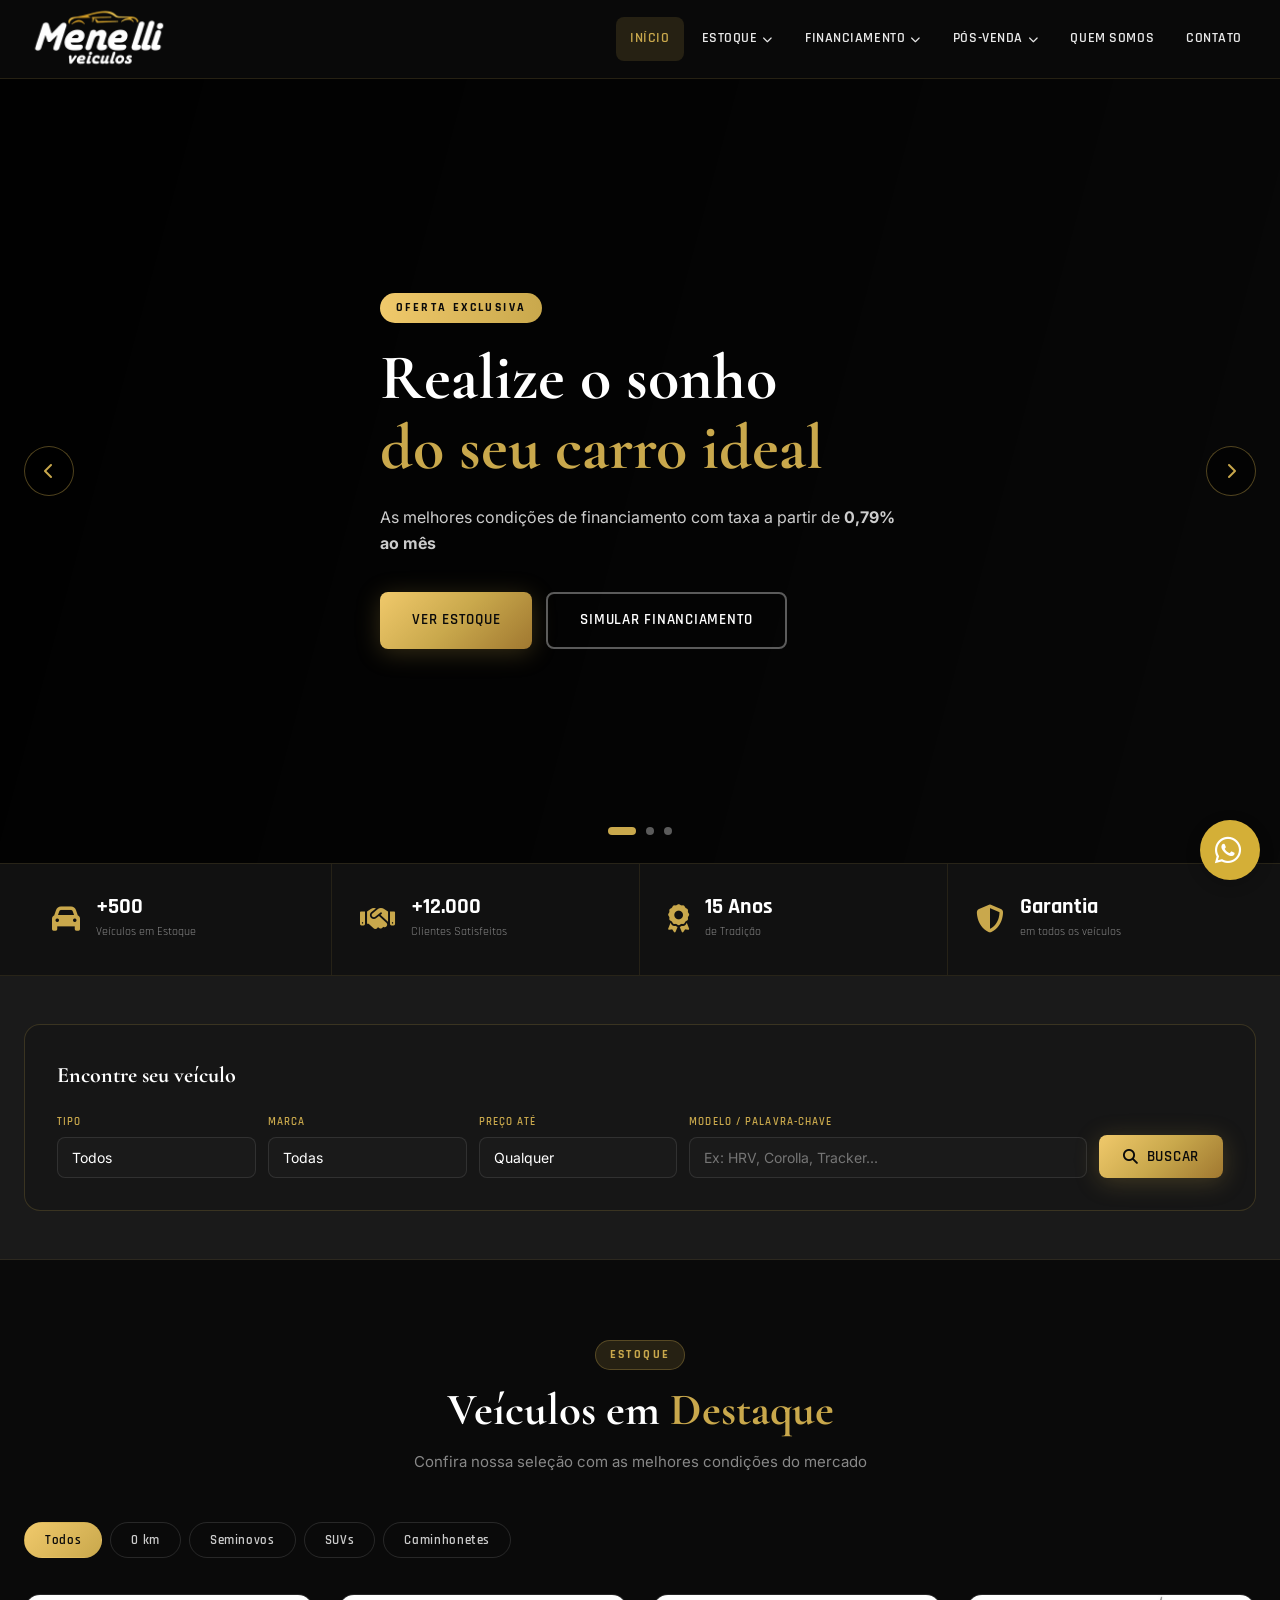
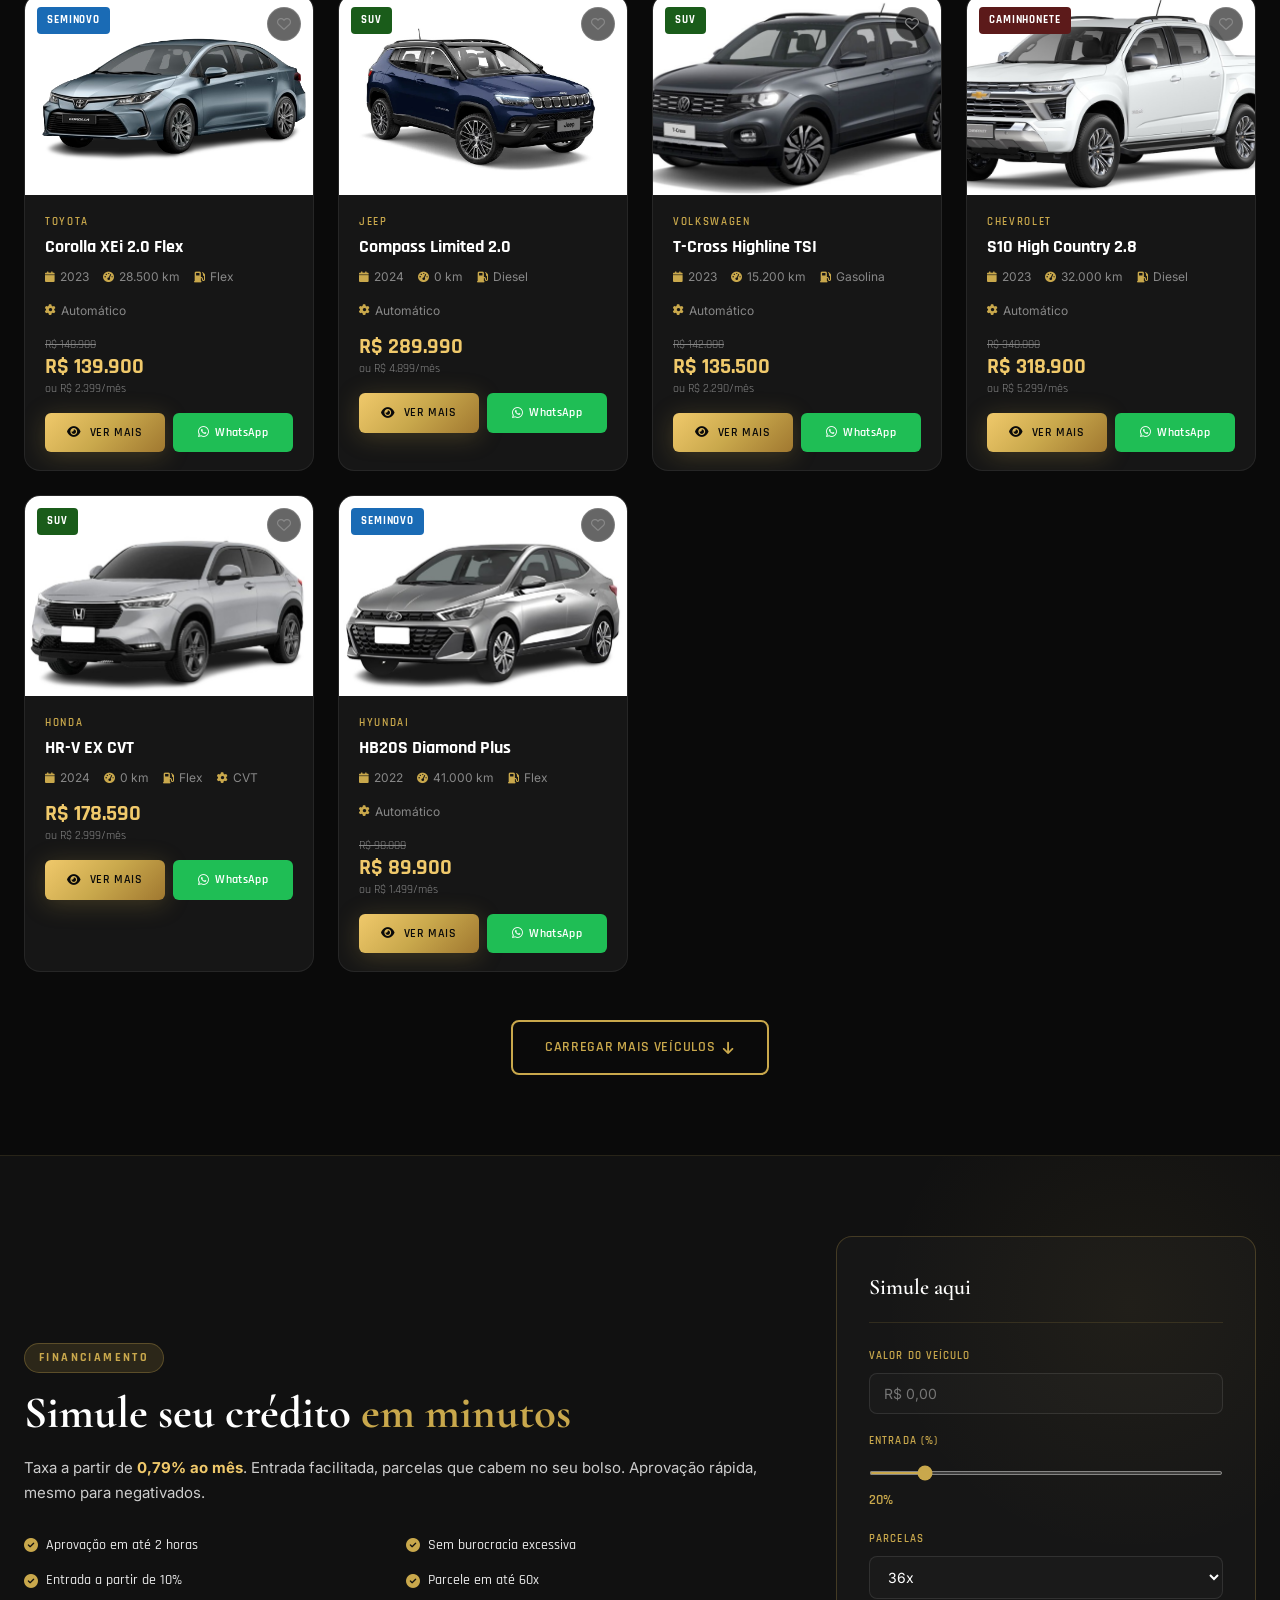
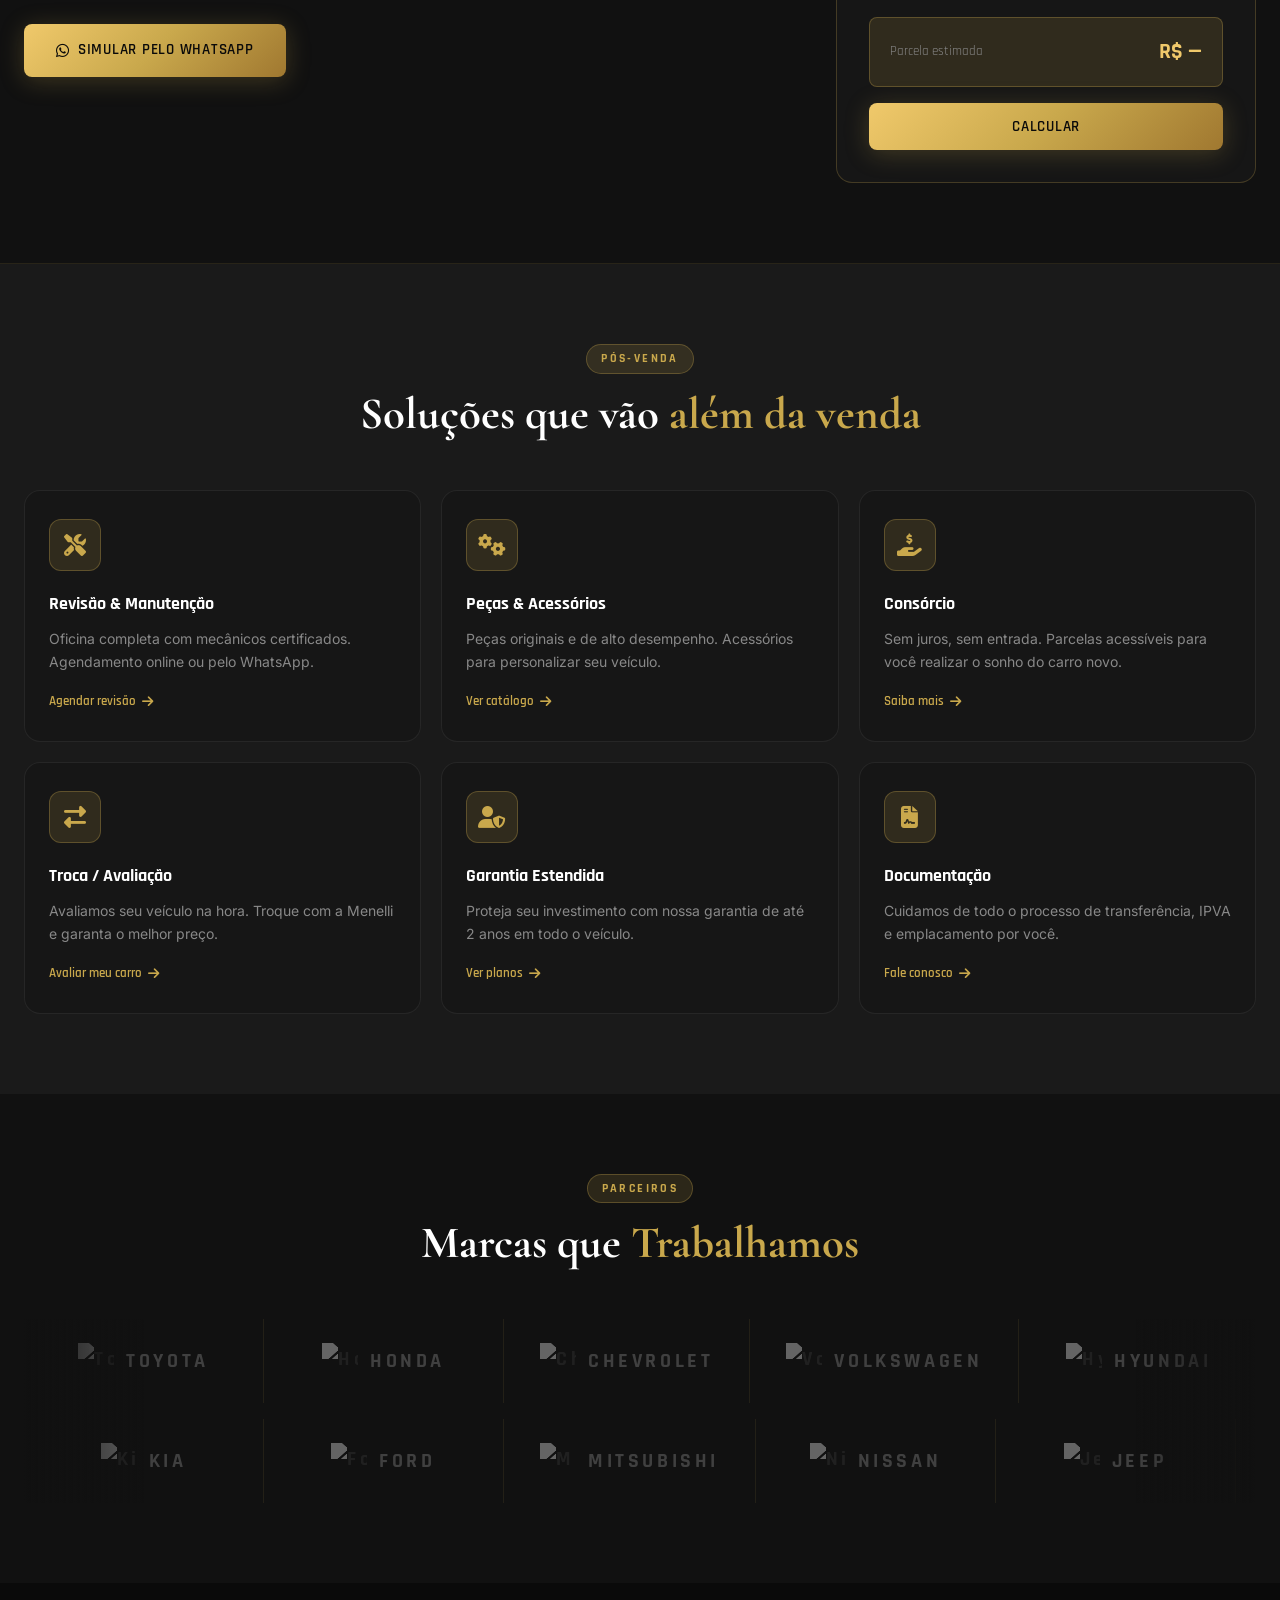
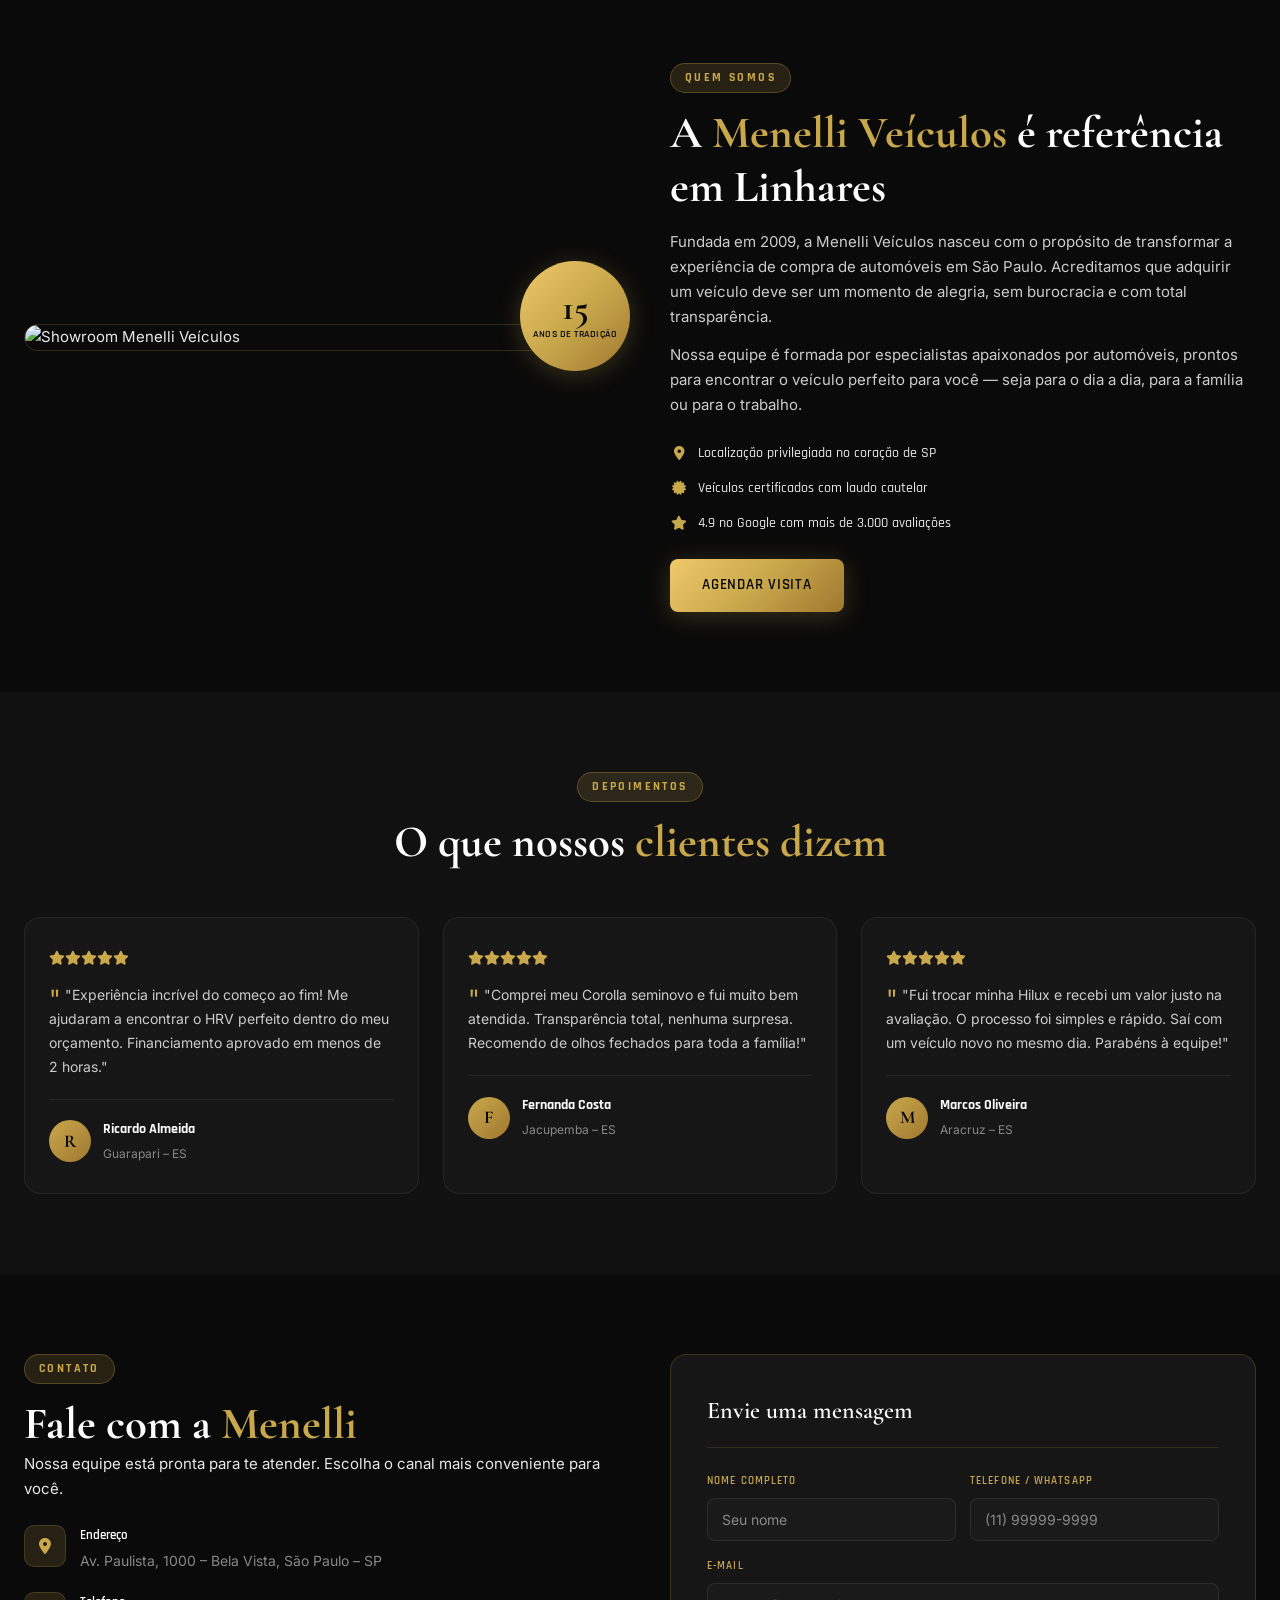
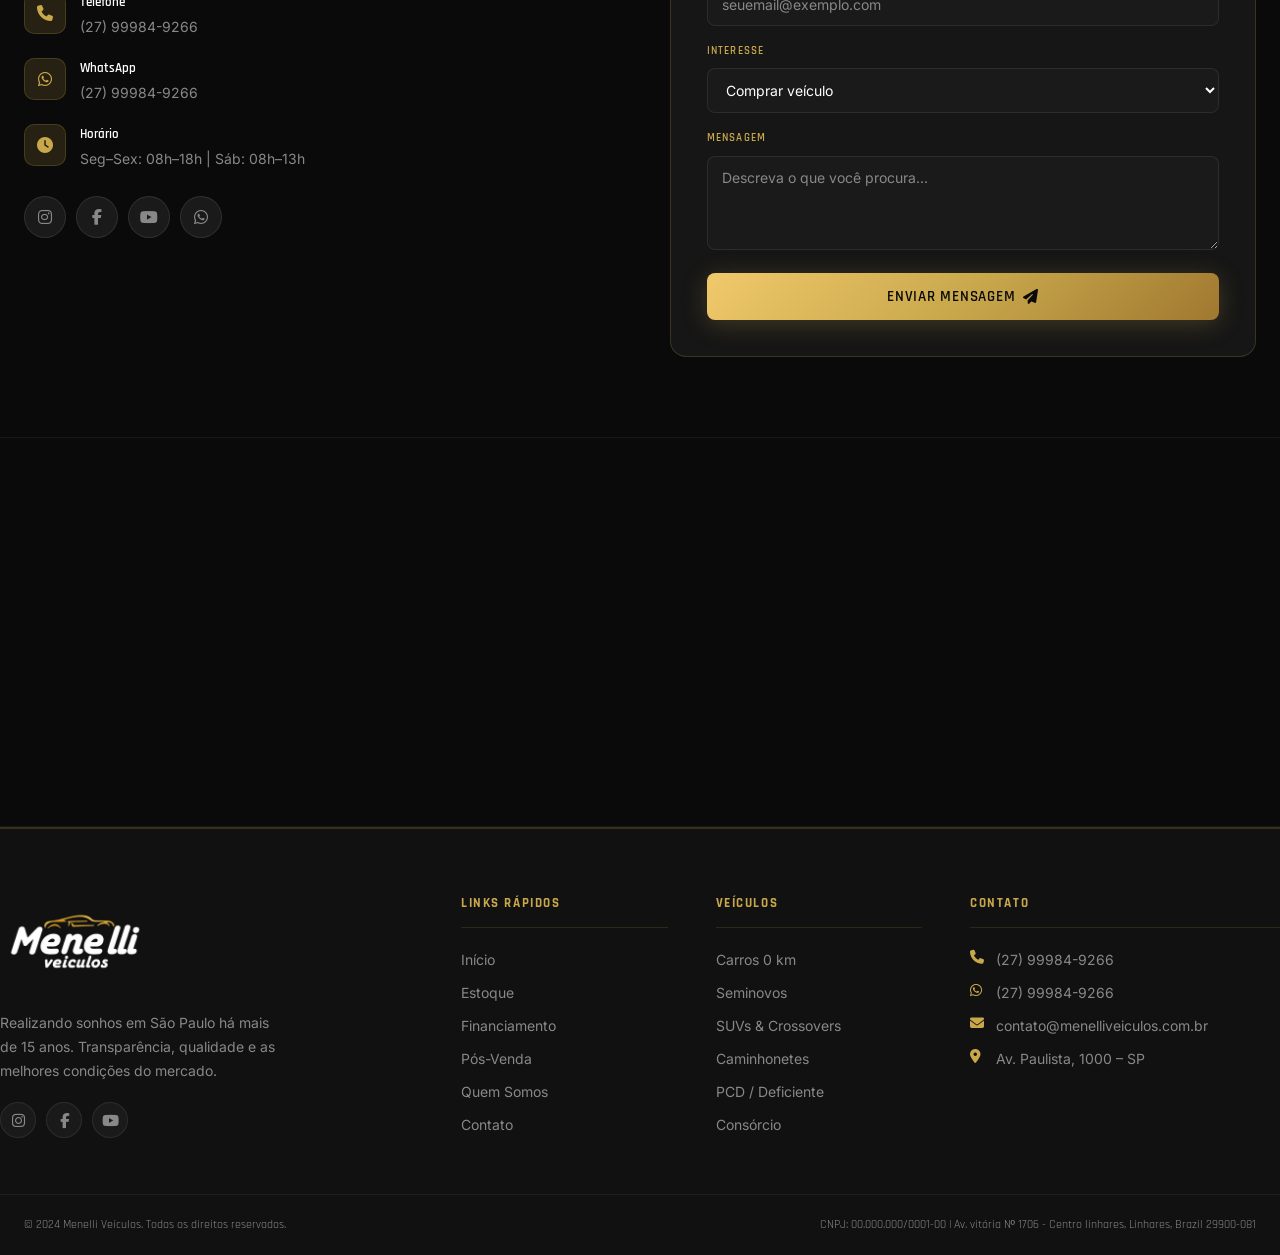
==== commit 7fe4e472: "Mudei o botao de Whatsapp e sua estrutura adicionando um modal de redirecionamento." ====
--- a/index.html
+++ b/index.html
@@ -5,7 +5,7 @@
   <meta charset="UTF-8" />
   <meta name="viewport" content="width=device-width, initial-scale=1.0" />
   <title>Menelli Veículos — Seu próximo carro está aqui</title>
-  <link rel="stylesheet" href="style.css" />
+  <link rel="stylesheet" href="styles/style.css" />
   <link rel="preconnect" href="https://fonts.googleapis.com" />
   <link rel="preconnect" href="https://fonts.gstatic.com" crossorigin />
   <link
@@ -17,20 +17,7 @@
 <body>
 
   <!-- ===== TOP BAR ===== -->
-  <div class="topbar">
-    <div class="container topbar__inner">
-      <div class="topbar__left">
-        <span><i class="fas fa-map-marker-alt"></i> Linhares – ES</span>
-        <span><i class="fas fa-clock"></i> Seg–Sex: 08h–18h | Sáb: 08h–13h</span>
-      </div>
-      <div class="topbar__right">
-        <a href="tel:+551140020800"><i class="fas fa-phone"></i> (27) 99984-9266</a>
-        <a href="https://wa.me/552799984-9266" target="_blank" class="btn-whatsapp-top">
-          <i class="fab fa-whatsapp"></i> WhatsApp
-        </a>
-      </div>
-    </div>
-  </div>
+
 
   <!-- ===== HEADER / NAV ===== -->
   <header class="header" id="header">
@@ -678,11 +665,37 @@
     </div>
   </footer>
 
-  <!-- ===== BTN FLUTUANTE WHATSAPP ===== -->
-  <a href="https://wa.me/5511940020800" class="whatsapp-float" target="_blank" aria-label="WhatsApp">
-    <i class="fab fa-whatsapp"></i>
-    <span class="whatsapp-float__badge">Fale conosco</span>
-  </a>
+<div class="whatsapp-container" id="waButton" onclick="toggleWaModal()">
+    <div class="whatsapp-content">
+        <span class="whatsapp-text">Fale Conosco</span>
+        <i class="fab fa-whatsapp whatsapp-icon"></i>
+    </div>
+</div>
+
+<div class="wa-modal" id="waModal">
+    <div class="wa-header">
+        <div class="wa-header-info">
+            <i class="fab fa-whatsapp"></i>
+            <span>Tire suas dúvidas</span>
+        </div>
+        <button class="wa-close" onclick="toggleWaModal()">&times;</button>
+    </div>
+    
+    <div class="wa-body">
+        <div class="wa-msg">Olá! Como podemos ajudar você hoje?</div>
+        
+        <button class="wa-opt" onclick="sendWaMsg('Gostaria de um orçamento direto.')">💸 Orçamento</button>
+        <button class="wa-opt" onclick="sendWaMsg('Quero saber como funciona o serviço.')">🤔 Como funciona?</button>
+        
+        <hr style="margin: 15px 0; border: 0; border-top: 1px solid #eee;">
+        
+<div class="wa-footer">
+    <input type="text" id="waName" placeholder="Seu nome">
+    <textarea id="waInput" placeholder="Sua dúvida aqui..." rows="2"></textarea>
+    <button class="wa-send-btn" onclick="sendWaInput()">Enviar Mensagem</button>
+</div>
+    </div>
+</div>
 
   <!-- ===== BTN VOLTAR AO TOPO ===== -->
   <button class="back-top" id="backTop" aria-label="Voltar ao topo">
@@ -697,7 +710,8 @@
     </div>
   </div>
 
-  <script src="script.js"></script>
+  <script src="scripts/modal-whatsapp.js"></script>
+  <script src="scripts/script.js"></script>
 </body>
 
 </html>
--- a/styles/style.css
+++ b/styles/style.css
@@ -0,0 +1,2541 @@
+/* ============================================
+   MENELLI VEÍCULOS — style.css
+   Paleta: Preto | Dourado | Branco
+   ============================================ */
+
+/* ---------- VARIÁVEIS & RESET ---------- */
+:root {
+  --black: #0a0a0a;
+  --black-2: #111111;
+  --black-3: #1a1a1a;
+  --black-card: #161616;
+  --gold-light: #f0c96b;
+  --gold: #c9a84c;
+  --gold-dark: #a07830;
+  --gold-dim: rgba(201, 168, 76, 0.15);
+  --white: #ffffff;
+  --white-dim: rgba(255, 255, 255, 0.08);
+  --white-text: #e8e8e8;
+  --gray: #888888;
+  --gray-light: #cccccc;
+  --font-display: "Cormorant Garamond", serif;
+  --font-ui: "Rajdhani", sans-serif;
+  --font-body: "Inter", sans-serif;
+  --radius: 8px;
+  --radius-lg: 16px;
+  --shadow-gold: 0 4px 24px rgba(201, 168, 76, 0.25);
+  --shadow-card: 0 8px 32px rgba(0, 0, 0, 0.5);
+  --transition: 0.3s ease;
+  --header-h: 78px;
+}
+
+*,
+*::before,
+*::after {
+  box-sizing: border-box;
+  margin: 0;
+  padding: 0;
+}
+
+html {
+  scroll-behavior: smooth;
+}
+
+body {
+  background: var(--black);
+  color: var(--white-text);
+  font-family: var(--font-body);
+  font-size: 15px;
+  line-height: 1.65;
+  overflow-x: clip;
+}
+
+img {
+  max-width: 100%;
+  display: block;
+}
+
+a {
+  text-decoration: none;
+  color: inherit;
+}
+
+ul {
+  list-style: none;
+}
+
+select,
+input,
+textarea {
+  outline: none;
+  font-family: var(--font-body);
+}
+
+button {
+  cursor: pointer;
+  border: none;
+  background: none;
+  font-family: var(--font-ui);
+}
+
+/* ---------- SCROLLBAR ---------- */
+::-webkit-scrollbar {
+  width: 6px;
+}
+
+::-webkit-scrollbar-track {
+  background: var(--black-2);
+}
+
+::-webkit-scrollbar-thumb {
+  background: var(--gold);
+  border-radius: 3px;
+}
+
+/* ---------- CONTAINER ---------- */
+.container {
+  max-width: 1280px;
+  margin: 0 auto;
+  padding: 0 24px;
+}
+
+/* HEADER E NAVEGAÇÃO */
+
+.header__inner {
+  display: flex;
+  align-items: center;
+  justify-content: space-between;
+  gap: 20px;
+}
+
+.nav {
+  flex: 1;
+  display: flex;
+  justify-content: flex-end;
+}
+
+.logo {
+  display: flex;
+  align-items: center;
+  flex-shrink: 0; /* NÃO deixa a logo esmagar */
+}
+
+.logo__img {
+  height: 100px; /* controla tamanho */
+  width: auto;
+  max-width: 180px; /* evita estourar pro lado */
+  object-fit: contain;
+}
+
+/* ---------- BOTÕES ---------- */
+.btn {
+  display: inline-flex;
+  align-items: center;
+  gap: 8px;
+  padding: 14px 32px;
+  border-radius: var(--radius);
+  font-family: var(--font-ui);
+  font-size: 15px;
+  font-weight: 600;
+  letter-spacing: 0.05em;
+  text-transform: uppercase;
+  transition: var(--transition);
+  cursor: pointer;
+}
+
+.btn--gold {
+  background: linear-gradient(
+    135deg,
+    var(--gold-light),
+    var(--gold),
+    var(--gold-dark)
+  );
+  color: var(--black);
+  box-shadow: var(--shadow-gold);
+}
+
+.btn--gold:hover {
+  background: linear-gradient(135deg, #ffe08a, var(--gold-light), var(--gold));
+  transform: translateY(-2px);
+  box-shadow: 0 8px 32px rgba(201, 168, 76, 0.4);
+}
+
+.btn--outline {
+  border: 2px solid rgba(255, 255, 255, 0.35);
+  color: var(--white);
+  background: transparent;
+}
+
+.btn--outline:hover {
+  border-color: var(--gold);
+  color: var(--gold);
+  background: var(--gold-dim);
+}
+
+.btn--gold-outline {
+  border: 2px solid var(--gold);
+  color: var(--gold);
+  background: transparent;
+  font-family: var(--font-ui);
+  font-weight: 600;
+  font-size: 14px;
+  letter-spacing: 0.05em;
+}
+
+.btn--gold-outline:hover {
+  background: var(--gold-dim);
+  transform: translateY(-2px);
+}
+
+.w-full {
+  width: 100%;
+  justify-content: center;
+}
+
+/* ---------- SECTION HELPERS ---------- */
+.section-tag {
+  display: inline-block;
+  font-family: var(--font-ui);
+  font-size: 12px;
+  font-weight: 700;
+  letter-spacing: 0.2em;
+  text-transform: uppercase;
+  color: var(--gold);
+  background: var(--gold-dim);
+  border: 1px solid rgba(201, 168, 76, 0.3);
+  padding: 4px 14px;
+  border-radius: 20px;
+  margin-bottom: 14px;
+}
+
+.section-header {
+  text-align: center;
+  margin-bottom: 48px;
+}
+
+.section-title {
+  font-family: var(--font-display);
+  font-size: clamp(28px, 3.5vw, 48px);
+  font-weight: 700;
+  color: var(--white);
+  line-height: 1.2;
+}
+
+.section-title span {
+  color: var(--gold);
+}
+
+.section-sub {
+  margin-top: 12px;
+  color: var(--gray);
+  max-width: 560px;
+  margin-left: auto;
+  margin-right: auto;
+}
+
+/* ============================================
+   HEADER / NAV
+   ============================================ */
+.header {
+  position: sticky; /* Faz o elemento "grudar" */
+  top: 0; /* Gruda no topo 0 (sem o buraco de 38px) */
+  left: 0;
+  width: 100%;
+  z-index: 1000; /* Garante que fique acima das fotos e textos */
+  background: rgba(10, 10, 10, 0.97); /* Cor de fundo */
+  backdrop-filter: blur(12px); /* Efeito de vidro */
+  border-bottom: 1px solid rgba(201, 168, 76, 0.15);
+  transition: box-shadow var(--transition);
+}
+
+.header.scrolled {
+  box-shadow: 0 4px 32px rgba(0, 0, 0, 0.7);
+}
+
+.header__inner {
+  display: flex;
+  align-items: center;
+  justify-content: space-between;
+  height: var(--header-h);
+  gap: 24px;
+}
+
+/* Logo */
+.logo {
+  display: flex;
+  align-items: center;
+  gap: 12px;
+  flex-shrink: 0;
+}
+
+.logo__icon {
+  width: 48px;
+  height: 48px;
+  background: linear-gradient(
+    135deg,
+    var(--gold-light),
+    var(--gold),
+    var(--gold-dark)
+  );
+  border-radius: 10px;
+  display: flex;
+  align-items: center;
+  justify-content: center;
+  font-family: var(--font-display);
+  font-size: 28px;
+  font-weight: 700;
+  color: var(--black);
+  box-shadow: 0 4px 16px rgba(201, 168, 76, 0.35);
+}
+
+.logo__text {
+  display: flex;
+  flex-direction: column;
+  line-height: 1.1;
+}
+
+.logo__name {
+  font-family: var(--font-ui);
+  font-size: 20px;
+  font-weight: 700;
+  letter-spacing: 0.18em;
+  color: var(--white);
+}
+
+.logo__sub {
+  font-family: var(--font-ui);
+  font-size: 10px;
+  font-weight: 500;
+  letter-spacing: 0.3em;
+  color: var(--gold);
+  text-transform: uppercase;
+}
+
+/* Nav */
+.nav__list {
+  display: flex;
+  align-items: center;
+  gap: 4px;
+}
+
+.nav__item {
+  position: relative;
+}
+
+.nav__link {
+  display: flex;
+  align-items: center;
+  gap: 5px;
+  padding: 10px 14px;
+  font-family: var(--font-ui);
+  font-size: 14px;
+  font-weight: 600;
+  letter-spacing: 0.04em;
+  text-transform: uppercase;
+  color: var(--white-text);
+  border-radius: var(--radius);
+  transition: var(--transition);
+}
+
+.nav__link:hover,
+.nav__link.active {
+  color: var(--gold);
+  background: var(--gold-dim);
+}
+
+.nav__link i {
+  font-size: 10px;
+  transition: transform var(--transition);
+}
+
+.nav__item:hover .nav__link i {
+  transform: rotate(180deg);
+}
+
+/* Dropdown */
+.dropdown {
+  position: absolute;
+  top: calc(100% + 8px);
+  left: 0;
+  min-width: 220px;
+  background: var(--black-3);
+  border: 1px solid rgba(201, 168, 76, 0.2);
+  border-radius: var(--radius);
+  padding: 8px 0;
+  opacity: 0;
+  visibility: hidden;
+  transform: translateY(8px);
+  transition: all 0.25s ease;
+  box-shadow: 0 16px 40px rgba(0, 0, 0, 0.6);
+  z-index: 100;
+}
+
+.nav__item:hover .dropdown {
+  opacity: 1;
+  visibility: visible;
+  transform: translateY(0);
+}
+
+.dropdown li a {
+  display: block;
+  padding: 10px 20px;
+  font-family: var(--font-ui);
+  font-size: 13px;
+  font-weight: 500;
+  color: var(--gray-light);
+  transition: var(--transition);
+}
+
+.dropdown li a:hover {
+  color: var(--gold);
+  background: var(--gold-dim);
+}
+
+/* Hamburger */
+.hamburger {
+  display: none;
+  flex-direction: column;
+  gap: 5px;
+  padding: 8px;
+  border-radius: 6px;
+}
+
+.hamburger span {
+  display: block;
+  width: 24px;
+  height: 2px;
+  background: var(--gold);
+  border-radius: 2px;
+  transition: var(--transition);
+}
+
+/* ============================================
+   HERO SLIDER
+   ============================================ */
+.hero {
+  position: relative;
+  height: calc(100vh - 38px - var(--header-h));
+  min-height: 520px;
+  overflow: hidden;
+}
+
+.hero__slides {
+  position: relative;
+  width: 100%;
+  height: 100%;
+}
+
+.hero__slide {
+  position: absolute;
+  inset: 0;
+  background-size: cover;
+  background-position: center;
+  opacity: 0;
+  transition: opacity 0.8s ease;
+  display: flex;
+  align-items: center;
+}
+
+.hero__slide.active {
+  opacity: 1;
+  z-index: 1;
+}
+
+.hero__overlay {
+  position: absolute;
+  inset: 0;
+  background: linear-gradient(
+    105deg,
+    rgba(0, 0, 0, 0.88) 0%,
+    rgba(0, 0, 0, 0.6) 50%,
+    rgba(0, 0, 0, 0.2) 100%
+  );
+}
+
+.hero__content {
+  position: relative;
+  z-index: 2;
+  max-width: 680px;
+  padding: 40px 0;
+  animation: heroIn 0.8s ease both;
+}
+
+@keyframes heroIn {
+  from {
+    opacity: 0;
+    transform: translateY(28px);
+  }
+
+  to {
+    opacity: 1;
+    transform: translateY(0);
+  }
+}
+
+.hero__tag {
+  display: inline-block;
+  font-family: var(--font-ui);
+  font-size: 12px;
+  font-weight: 700;
+  letter-spacing: 0.2em;
+  text-transform: uppercase;
+  color: var(--black);
+  background: linear-gradient(90deg, var(--gold-light), var(--gold));
+  padding: 5px 16px;
+  border-radius: 20px;
+  margin-bottom: 20px;
+}
+
+.hero__title {
+  font-family: var(--font-display);
+  font-size: clamp(36px, 5vw, 72px);
+  font-weight: 700;
+  color: var(--white);
+  line-height: 1.1;
+  margin-bottom: 20px;
+}
+
+.hero__title span {
+  color: var(--gold);
+  display: block;
+}
+
+.hero__sub {
+  font-size: 16px;
+  color: rgba(255, 255, 255, 0.8);
+  margin-bottom: 36px;
+  max-width: 520px;
+}
+
+.hero__actions {
+  display: flex;
+  gap: 14px;
+  flex-wrap: wrap;
+}
+
+/* Arrows */
+.hero__arrow {
+  position: absolute;
+  top: 50%;
+  transform: translateY(-50%);
+  z-index: 10;
+  width: 50px;
+  height: 50px;
+  border-radius: 50%;
+  background: rgba(0, 0, 0, 0.5);
+  border: 1px solid rgba(201, 168, 76, 0.4);
+  color: var(--gold);
+  font-size: 16px;
+  display: flex;
+  align-items: center;
+  justify-content: center;
+  transition: var(--transition);
+}
+
+.hero__arrow:hover {
+  background: var(--gold);
+  color: var(--black);
+}
+
+.hero__arrow--prev {
+  left: 24px;
+}
+
+.hero__arrow--next {
+  right: 24px;
+}
+
+/* Dots */
+.hero__dots {
+  position: absolute;
+  bottom: 28px;
+  left: 50%;
+  transform: translateX(-50%);
+  display: flex;
+  gap: 10px;
+  z-index: 10;
+}
+
+.dot {
+  width: 8px;
+  height: 8px;
+  border-radius: 50%;
+  background: rgba(255, 255, 255, 0.35);
+  cursor: pointer;
+  transition: var(--transition);
+}
+
+.dot.active {
+  background: var(--gold);
+  width: 28px;
+  border-radius: 4px;
+}
+
+/* ============================================
+   STATS
+   ============================================ */
+.stats {
+  background: var(--black-2);
+  border-top: 1px solid rgba(201, 168, 76, 0.12);
+  border-bottom: 1px solid rgba(201, 168, 76, 0.12);
+  padding: 0;
+}
+
+.stats__grid {
+  display: grid;
+  grid-template-columns: repeat(4, 1fr);
+}
+
+.stat-card {
+  display: flex;
+  align-items: center;
+  gap: 16px;
+  padding: 32px 28px;
+  border-right: 1px solid rgba(201, 168, 76, 0.12);
+  transition: var(--transition);
+}
+
+.stat-card:last-child {
+  border-right: none;
+}
+
+.stat-card:hover {
+  background: var(--gold-dim);
+}
+
+.stat-card i {
+  font-size: 28px;
+  color: var(--gold);
+  flex-shrink: 0;
+}
+
+.stat-card strong {
+  display: block;
+  font-family: var(--font-ui);
+  font-size: 22px;
+  font-weight: 700;
+  color: var(--white);
+  line-height: 1;
+}
+
+.stat-card span {
+  font-size: 12px;
+  color: var(--gray);
+  font-family: var(--font-ui);
+}
+
+/* ============================================
+   SEARCH BAR
+   ============================================ */
+.search-bar {
+  padding: 48px 0;
+  background: var(--black-3);
+  border-bottom: 1px solid rgba(201, 168, 76, 0.1);
+}
+
+.search-bar__box {
+  background: var(--black-card);
+  border: 1px solid rgba(201, 168, 76, 0.2);
+  border-radius: var(--radius-lg);
+  padding: 32px;
+}
+
+.search-bar__title {
+  font-family: var(--font-display);
+  font-size: 22px;
+  color: var(--white);
+  margin-bottom: 20px;
+}
+
+.search-bar__form {
+  display: grid;
+  grid-template-columns: 1fr 1fr 1fr 2fr auto;
+  gap: 12px;
+  align-items: end;
+}
+
+.search-field {
+  display: flex;
+  flex-direction: column;
+  gap: 6px;
+}
+
+.search-field label {
+  font-family: var(--font-ui);
+  font-size: 11px;
+  font-weight: 600;
+  letter-spacing: 0.1em;
+  text-transform: uppercase;
+  color: var(--gold);
+}
+
+.search-field select,
+.search-field input {
+  background: var(--black-3);
+  border: 1px solid rgba(255, 255, 255, 0.1);
+  color: var(--white);
+  border-radius: var(--radius);
+  padding: 11px 14px;
+  font-size: 14px;
+  transition: border-color var(--transition);
+  appearance: none;
+  -webkit-appearance: none;
+}
+
+.search-field select:focus,
+.search-field input:focus {
+  border-color: var(--gold);
+}
+
+.search-field select option {
+  background: var(--black-3);
+}
+
+.search-bar__btn {
+  padding: 12px 24px;
+  align-self: end;
+}
+
+/* ============================================
+   INVENTORY / CARDS
+   ============================================ */
+.inventory {
+  padding: 80px 0;
+  background: var(--black);
+}
+
+/* Filter tabs */
+.filter-tabs {
+  display: flex;
+  gap: 8px;
+  flex-wrap: wrap;
+  margin-bottom: 36px;
+}
+
+.filter-tab {
+  padding: 9px 20px;
+  border-radius: 24px;
+  font-family: var(--font-ui);
+  font-size: 13px;
+  font-weight: 600;
+  letter-spacing: 0.05em;
+  border: 1px solid rgba(255, 255, 255, 0.12);
+  color: var(--gray-light);
+  transition: var(--transition);
+  background: transparent;
+}
+
+.filter-tab:hover {
+  border-color: var(--gold);
+  color: var(--gold);
+}
+
+.filter-tab.active {
+  background: linear-gradient(135deg, var(--gold-light), var(--gold));
+  color: var(--black);
+  border-color: transparent;
+}
+
+/* Grid */
+.cards-grid {
+  display: grid;
+  grid-template-columns: repeat(auto-fill, minmax(290px, 1fr));
+  gap: 24px;
+}
+
+/* Car card */
+.car-card {
+  background: var(--black-card);
+  border: 1px solid rgba(255, 255, 255, 0.07);
+  border-radius: var(--radius-lg);
+  overflow: hidden;
+  cursor: pointer;
+  transition:
+    transform 0.3s ease,
+    border-color 0.3s ease,
+    box-shadow 0.3s ease;
+  animation: cardIn 0.5s ease both;
+}
+
+@keyframes cardIn {
+  from {
+    opacity: 0;
+    transform: translateY(20px);
+  }
+
+  to {
+    opacity: 1;
+    transform: translateY(0);
+  }
+}
+
+.car-card:hover {
+  transform: translateY(-6px);
+  border-color: rgba(201, 168, 76, 0.35);
+  box-shadow:
+    0 12px 40px rgba(0, 0, 0, 0.5),
+    0 0 0 1px rgba(201, 168, 76, 0.2);
+}
+
+.car-card__img {
+  position: relative;
+  height: 200px;
+  overflow: hidden;
+  background: var(--black-3);
+}
+
+.car-card__img img {
+  width: 100%;
+  height: 100%;
+  object-fit: cover;
+  transition: transform 0.5s ease;
+}
+
+.car-card:hover .car-card__img img {
+  transform: scale(1.06);
+}
+
+.car-card__badge {
+  position: absolute;
+  top: 12px;
+  left: 12px;
+  font-family: var(--font-ui);
+  font-size: 11px;
+  font-weight: 700;
+  letter-spacing: 0.08em;
+  padding: 4px 10px;
+  border-radius: 4px;
+  text-transform: uppercase;
+}
+
+.badge--0km {
+  background: var(--gold);
+  color: var(--black);
+}
+
+.badge--seminovo {
+  background: #1a6bb5;
+  color: #fff;
+}
+
+.badge--suv {
+  background: #1a5c1a;
+  color: #fff;
+}
+
+.badge--caminhonete {
+  background: #5c1a1a;
+  color: #fff;
+}
+
+.car-card__fav {
+  position: absolute;
+  top: 12px;
+  right: 12px;
+  width: 34px;
+  height: 34px;
+  border-radius: 50%;
+  background: rgba(0, 0, 0, 0.6);
+  border: 1px solid rgba(255, 255, 255, 0.15);
+  display: flex;
+  align-items: center;
+  justify-content: center;
+  color: var(--gray);
+  font-size: 14px;
+  transition: var(--transition);
+}
+
+.car-card__fav:hover,
+.car-card__fav.active {
+  color: #e74c3c;
+  border-color: #e74c3c;
+}
+
+.car-card__body {
+  padding: 18px 20px;
+}
+
+.car-card__brand {
+  font-family: var(--font-ui);
+  font-size: 11px;
+  font-weight: 600;
+  letter-spacing: 0.15em;
+  color: var(--gold);
+  text-transform: uppercase;
+  margin-bottom: 4px;
+}
+
+.car-card__name {
+  font-family: var(--font-ui);
+  font-size: 18px;
+  font-weight: 700;
+  color: var(--white);
+  margin-bottom: 10px;
+  line-height: 1.2;
+}
+
+.car-card__specs {
+  display: flex;
+  gap: 14px;
+  flex-wrap: wrap;
+  margin-bottom: 14px;
+}
+
+.car-card__spec {
+  display: flex;
+  align-items: center;
+  gap: 5px;
+  font-size: 12px;
+  color: var(--gray);
+}
+
+.car-card__spec i {
+  color: var(--gold);
+  font-size: 11px;
+}
+
+.car-card__price-block {
+  margin-bottom: 14px;
+}
+
+.car-card__price-old {
+  font-size: 12px;
+  color: var(--gray);
+  text-decoration: line-through;
+  font-family: var(--font-ui);
+}
+
+.car-card__price {
+  font-family: var(--font-ui);
+  font-size: 22px;
+  font-weight: 700;
+  color: var(--gold-light);
+  line-height: 1.1;
+}
+
+.car-card__price-parcel {
+  font-size: 12px;
+  color: var(--gray);
+  font-family: var(--font-ui);
+}
+
+.car-card__actions {
+  display: grid;
+  grid-template-columns: 1fr 1fr;
+  gap: 8px;
+}
+
+.car-card__actions .btn {
+  padding: 10px 14px;
+  font-size: 12px;
+  justify-content: center;
+  border-radius: 6px;
+}
+
+.btn--whatsapp-card {
+  background: #1fbe55;
+  color: #fff;
+  font-family: var(--font-ui);
+  font-weight: 600;
+  font-size: 12px;
+  letter-spacing: 0.03em;
+  border-radius: 6px;
+  display: flex;
+  align-items: center;
+  justify-content: center;
+  gap: 6px;
+  padding: 10px 14px;
+  transition: var(--transition);
+}
+
+.btn--whatsapp-card:hover {
+  background: #17a849;
+  transform: translateY(-1px);
+}
+
+.inventory__more {
+  text-align: center;
+  margin-top: 48px;
+}
+
+/* ============================================
+   BANNER FINANCIAMENTO
+   ============================================ */
+.banner-finance {
+  background: var(--black-2);
+  border-top: 1px solid rgba(201, 168, 76, 0.12);
+  border-bottom: 1px solid rgba(201, 168, 76, 0.12);
+  padding: 80px 0;
+  position: relative;
+  overflow: hidden;
+}
+
+.banner-finance::before {
+  content: "";
+  position: absolute;
+  top: -100px;
+  right: -100px;
+  width: 500px;
+  height: 500px;
+  border-radius: 50%;
+  background: radial-gradient(
+    circle,
+    rgba(201, 168, 76, 0.06) 0%,
+    transparent 70%
+  );
+  pointer-events: none;
+}
+
+.banner-finance__inner {
+  display: grid;
+  grid-template-columns: 1fr 420px;
+  gap: 60px;
+  align-items: center;
+}
+
+.banner-finance__text h2 {
+  font-family: var(--font-display);
+  font-size: clamp(28px, 3.5vw, 48px);
+  font-weight: 700;
+  color: var(--white);
+  line-height: 1.2;
+  margin-bottom: 16px;
+}
+
+.banner-finance__text h2 span {
+  color: var(--gold);
+}
+
+.banner-finance__text p {
+  color: var(--gray-light);
+  margin-bottom: 28px;
+}
+
+.banner-finance__text strong {
+  color: var(--gold-light);
+}
+
+.banner-finance__features {
+  display: grid;
+  grid-template-columns: 1fr 1fr;
+  gap: 12px;
+  margin-bottom: 32px;
+}
+
+.bf-item {
+  display: flex;
+  align-items: center;
+  gap: 8px;
+  font-family: var(--font-ui);
+  font-size: 14px;
+  font-weight: 500;
+  color: var(--white-text);
+}
+
+.bf-item i {
+  color: var(--gold);
+}
+
+/* Calculadora */
+.calc-box {
+  background: var(--black-card);
+  border: 1px solid rgba(201, 168, 76, 0.25);
+  border-radius: var(--radius-lg);
+  padding: 32px;
+}
+
+.calc-box h3 {
+  font-family: var(--font-display);
+  font-size: 22px;
+  font-weight: 600;
+  color: var(--white);
+  margin-bottom: 24px;
+  padding-bottom: 16px;
+  border-bottom: 1px solid rgba(201, 168, 76, 0.15);
+}
+
+.calc-field {
+  margin-bottom: 18px;
+}
+
+.calc-field label {
+  display: block;
+  font-family: var(--font-ui);
+  font-size: 11px;
+  font-weight: 600;
+  letter-spacing: 0.1em;
+  text-transform: uppercase;
+  color: var(--gold);
+  margin-bottom: 8px;
+}
+
+.calc-field input[type="text"],
+.calc-field select {
+  width: 100%;
+  background: var(--black-3);
+  border: 1px solid rgba(255, 255, 255, 0.1);
+  color: var(--white);
+  border-radius: var(--radius);
+  padding: 11px 14px;
+  font-size: 14px;
+  transition: border-color var(--transition);
+}
+
+.calc-field input[type="text"]:focus,
+.calc-field select:focus {
+  border-color: var(--gold);
+}
+
+.calc-field select option {
+  background: var(--black-3);
+}
+
+.calc-field input[type="range"] {
+  width: 100%;
+  accent-color: var(--gold);
+  height: 4px;
+}
+
+.calc-field span {
+  display: inline-block;
+  margin-top: 6px;
+  font-family: var(--font-ui);
+  font-size: 14px;
+  font-weight: 600;
+  color: var(--gold);
+}
+
+.calc-result {
+  background: var(--gold-dim);
+  border: 1px solid rgba(201, 168, 76, 0.3);
+  border-radius: var(--radius);
+  padding: 16px 20px;
+  display: flex;
+  justify-content: space-between;
+  align-items: center;
+  margin-bottom: 16px;
+}
+
+.calc-result span {
+  font-family: var(--font-ui);
+  font-size: 13px;
+  color: var(--gray);
+}
+
+.calc-result strong {
+  font-family: var(--font-ui);
+  font-size: 22px;
+  font-weight: 700;
+  color: var(--gold-light);
+}
+
+/* ============================================
+   SERVIÇOS
+   ============================================ */
+.services {
+  padding: 80px 0;
+  background: var(--black-3);
+}
+
+.services-grid {
+  display: grid;
+  grid-template-columns: repeat(3, 1fr);
+  gap: 20px;
+}
+
+.service-card {
+  background: var(--black-card);
+  border: 1px solid rgba(255, 255, 255, 0.07);
+  border-radius: var(--radius-lg);
+  padding: 28px 24px;
+  transition: var(--transition);
+}
+
+.service-card:hover {
+  border-color: rgba(201, 168, 76, 0.3);
+  transform: translateY(-4px);
+  box-shadow: var(--shadow-card);
+}
+
+.service-card__icon {
+  width: 52px;
+  height: 52px;
+  border-radius: 12px;
+  background: var(--gold-dim);
+  border: 1px solid rgba(201, 168, 76, 0.3);
+  display: flex;
+  align-items: center;
+  justify-content: center;
+  font-size: 22px;
+  color: var(--gold);
+  margin-bottom: 18px;
+  transition: var(--transition);
+}
+
+.service-card:hover .service-card__icon {
+  background: var(--gold);
+  color: var(--black);
+}
+
+.service-card h3 {
+  font-family: var(--font-ui);
+  font-size: 18px;
+  font-weight: 700;
+  color: var(--white);
+  margin-bottom: 10px;
+}
+
+.service-card p {
+  font-size: 14px;
+  color: var(--gray);
+  margin-bottom: 18px;
+  line-height: 1.6;
+}
+
+.service-link {
+  font-family: var(--font-ui);
+  font-size: 13px;
+  font-weight: 600;
+  color: var(--gold);
+  display: flex;
+  align-items: center;
+  gap: 6px;
+  transition: gap var(--transition);
+}
+
+.service-link:hover {
+  gap: 12px;
+}
+
+/* ============================================
+   BRANDS / MARCAS
+   ============================================ */
+.brands {
+  padding: 60px 0;
+  background: var(--black-2);
+  overflow: hidden;
+}
+
+.brands-track {
+  overflow: hidden;
+  position: relative;
+}
+
+.brands-track::before,
+.brands-track::after {
+  content: "";
+  position: absolute;
+  top: 0;
+  bottom: 0;
+  width: 100px;
+  z-index: 2;
+  pointer-events: none;
+}
+
+.brands-track::before {
+  left: 0;
+  background: linear-gradient(to right, var(--black-2), transparent);
+}
+
+.brands-track::after {
+  right: 0;
+  background: linear-gradient(to left, var(--black-2), transparent);
+}
+
+.brands-list {
+  display: flex;
+  gap: 0;
+  animation: brandScroll 28s linear infinite;
+  width: max-content;
+}
+
+@keyframes brandScroll {
+  from {
+    transform: translateX(0);
+  }
+
+  to {
+    transform: translateX(-50%);
+  }
+}
+
+.brand-item {
+  min-width: 160px;
+  padding: 20px 0;
+  text-align: center;
+  font-family: var(--font-ui);
+  font-size: 16px;
+  font-weight: 700;
+  letter-spacing: 0.18em;
+  color: rgba(255, 255, 255, 0.2);
+  border-right: 1px solid rgba(201, 168, 76, 0.1);
+  transition: color 0.3s;
+}
+
+.brand-item:hover {
+  color: var(--gold);
+}
+
+/* ============================================
+   ABOUT
+   ============================================ */
+.about {
+  padding: 80px 0;
+  background: var(--black);
+}
+
+.about__inner {
+  display: grid;
+  grid-template-columns: 1fr 1fr;
+  gap: 60px;
+  align-items: center;
+}
+
+.about__image {
+  position: relative;
+  border-radius: var(--radius-lg);
+  overflow: visible;
+}
+
+.about__image img {
+  width: 100%;
+  border-radius: var(--radius-lg);
+  border: 1px solid rgba(201, 168, 76, 0.2);
+}
+
+.about__badge {
+  position: absolute;
+  bottom: -20px;
+  right: -20px;
+  width: 110px;
+  height: 110px;
+  background: linear-gradient(
+    135deg,
+    var(--gold-light),
+    var(--gold),
+    var(--gold-dark)
+  );
+  border-radius: 50%;
+  display: flex;
+  flex-direction: column;
+  align-items: center;
+  justify-content: center;
+  box-shadow: var(--shadow-gold);
+}
+
+.about__badge strong {
+  font-family: var(--font-display);
+  font-size: 36px;
+  font-weight: 700;
+  color: var(--black);
+  line-height: 1;
+}
+
+.about__badge span {
+  font-family: var(--font-ui);
+  font-size: 10px;
+  font-weight: 600;
+  letter-spacing: 0.05em;
+  color: var(--black);
+  text-align: center;
+  text-transform: uppercase;
+}
+
+.about__text .section-title {
+  margin-bottom: 16px;
+}
+
+.about__text p {
+  color: var(--gray-light);
+  margin-bottom: 14px;
+  font-size: 15px;
+}
+
+.about__items {
+  margin: 24px 0;
+  display: flex;
+  flex-direction: column;
+  gap: 12px;
+}
+
+.about__item {
+  display: flex;
+  align-items: center;
+  gap: 10px;
+  font-family: var(--font-ui);
+  font-size: 14px;
+  font-weight: 500;
+  color: var(--white-text);
+}
+
+.about__item i {
+  color: var(--gold);
+  width: 18px;
+  text-align: center;
+}
+
+/* ============================================
+   TESTIMONIALS
+   ============================================ */
+.testimonials {
+  padding: 80px 0;
+  background: var(--black-2);
+}
+
+.testimonials-grid {
+  display: grid;
+  grid-template-columns: repeat(3, 1fr);
+  gap: 24px;
+}
+
+.testi-card {
+  background: var(--black-card);
+  border: 1px solid rgba(255, 255, 255, 0.07);
+  border-radius: var(--radius-lg);
+  padding: 28px 24px;
+  transition: var(--transition);
+}
+
+.testi-card:hover {
+  border-color: rgba(201, 168, 76, 0.25);
+  transform: translateY(-4px);
+}
+
+.testi-stars {
+  margin-bottom: 14px;
+  color: var(--gold);
+  font-size: 14px;
+}
+
+.testi-card > p {
+  font-size: 14px;
+  color: var(--gray-light);
+  line-height: 1.7;
+  margin-bottom: 20px;
+}
+
+.testi-card > p::before {
+  content: '"';
+  font-size: 28px;
+  color: var(--gold);
+  line-height: 0;
+  vertical-align: -10px;
+  margin-right: 4px;
+}
+
+.testi-author {
+  display: flex;
+  align-items: center;
+  gap: 12px;
+  padding-top: 18px;
+  border-top: 1px solid rgba(255, 255, 255, 0.06);
+}
+
+.testi-avatar {
+  width: 42px;
+  height: 42px;
+  border-radius: 50%;
+  background: linear-gradient(135deg, var(--gold), var(--gold-dark));
+  display: flex;
+  align-items: center;
+  justify-content: center;
+  font-family: var(--font-display);
+  font-size: 18px;
+  font-weight: 700;
+  color: var(--black);
+  flex-shrink: 0;
+}
+
+.testi-author strong {
+  display: block;
+  font-family: var(--font-ui);
+  font-size: 14px;
+  color: var(--white);
+}
+
+.testi-author span {
+  font-size: 12px;
+  color: var(--gray);
+}
+
+/* ============================================
+   CONTACT
+   ============================================ */
+.contact {
+  padding: 80px 0;
+  background: var(--black);
+}
+
+.contact__inner {
+  display: grid;
+  grid-template-columns: 1fr 1fr;
+  gap: 60px;
+  align-items: start;
+}
+
+.contact-items {
+  margin: 24px 0;
+  display: flex;
+  flex-direction: column;
+  gap: 18px;
+}
+
+.contact-item {
+  display: flex;
+  align-items: flex-start;
+  gap: 14px;
+}
+
+.ci-icon {
+  width: 42px;
+  height: 42px;
+  border-radius: 10px;
+  background: var(--gold-dim);
+  border: 1px solid rgba(201, 168, 76, 0.2);
+  display: flex;
+  align-items: center;
+  justify-content: center;
+  color: var(--gold);
+  font-size: 16px;
+  flex-shrink: 0;
+}
+
+.contact-item strong {
+  display: block;
+  font-family: var(--font-ui);
+  font-size: 13px;
+  font-weight: 600;
+  color: var(--white);
+  margin-bottom: 2px;
+}
+
+.contact-item span {
+  font-size: 14px;
+  color: var(--gray);
+}
+
+.contact-socials {
+  display: flex;
+  gap: 10px;
+  margin-top: 8px;
+}
+
+.social-btn {
+  width: 42px;
+  height: 42px;
+  border-radius: 50%;
+  background: var(--black-3);
+  border: 1px solid rgba(255, 255, 255, 0.1);
+  display: flex;
+  align-items: center;
+  justify-content: center;
+  color: var(--gray);
+  font-size: 16px;
+  transition: var(--transition);
+}
+
+.social-btn:hover {
+  border-color: var(--gold);
+  color: var(--gold);
+  background: var(--gold-dim);
+}
+
+.social-btn.whatsapp:hover {
+  background: #25d366;
+  border-color: #25d366;
+  color: #fff;
+}
+
+/* Formulário */
+.contact__form {
+  background: var(--black-card);
+  border: 1px solid rgba(201, 168, 76, 0.2);
+  border-radius: var(--radius-lg);
+  padding: 36px;
+}
+
+.contact__form h3 {
+  font-family: var(--font-display);
+  font-size: 24px;
+  font-weight: 600;
+  color: var(--white);
+  margin-bottom: 24px;
+  padding-bottom: 16px;
+  border-bottom: 1px solid rgba(201, 168, 76, 0.15);
+}
+
+.form-row {
+  display: grid;
+  grid-template-columns: 1fr 1fr;
+  gap: 14px;
+}
+
+.form-group {
+  margin-bottom: 16px;
+}
+
+.form-group label {
+  display: block;
+  font-family: var(--font-ui);
+  font-size: 11px;
+  font-weight: 600;
+  letter-spacing: 0.1em;
+  text-transform: uppercase;
+  color: var(--gold);
+  margin-bottom: 8px;
+}
+
+.form-group input,
+.form-group select,
+.form-group textarea {
+  width: 100%;
+  background: var(--black-3);
+  border: 1px solid rgba(255, 255, 255, 0.08);
+  color: var(--white);
+  border-radius: var(--radius);
+  padding: 12px 14px;
+  font-size: 14px;
+  transition: border-color var(--transition);
+  resize: vertical;
+}
+
+.form-group input::placeholder,
+.form-group textarea::placeholder {
+  color: var(--gray);
+}
+
+.form-group input:focus,
+.form-group select:focus,
+.form-group textarea:focus {
+  border-color: var(--gold);
+}
+
+.form-group select option {
+  background: var(--black-3);
+}
+
+.form-success {
+  display: none;
+  margin-top: 16px;
+  padding: 14px 18px;
+  background: rgba(31, 190, 85, 0.1);
+  border: 1px solid rgba(31, 190, 85, 0.3);
+  border-radius: var(--radius);
+  color: #1fbe55;
+  font-family: var(--font-ui);
+  font-size: 14px;
+  font-weight: 500;
+  align-items: center;
+  gap: 8px;
+}
+
+.form-success.show {
+  display: flex;
+}
+
+/* ============================================
+   MAPA
+   ============================================ */
+.map-wrapper {
+  border-top: 1px solid rgba(201, 168, 76, 0.12);
+  border-bottom: 1px solid rgba(201, 168, 76, 0.12);
+  filter: grayscale(0.6) brightness(0.7);
+}
+
+/* ============================================
+   FOOTER
+   ============================================ */
+.footer {
+  background: var(--black-2);
+  border-top: 2px solid rgba(201, 168, 76, 0.2);
+}
+
+.footer__top {
+  display: grid;
+  grid-template-columns: 2fr 1fr 1fr 1.5fr;
+  gap: 48px;
+  padding: 64px 0 48px;
+}
+
+.footer-col--brand p {
+  margin-top: 18px;
+  font-size: 14px;
+  color: var(--gray);
+  line-height: 1.7;
+  max-width: 280px;
+}
+
+.footer-socials {
+  display: flex;
+  gap: 10px;
+  margin-top: 20px;
+}
+
+.footer-socials a {
+  width: 36px;
+  height: 36px;
+  border-radius: 50%;
+  background: var(--black-3);
+  border: 1px solid rgba(255, 255, 255, 0.08);
+  display: flex;
+  align-items: center;
+  justify-content: center;
+  color: var(--gray);
+  font-size: 15px;
+  transition: var(--transition);
+}
+
+.footer-socials a:hover {
+  border-color: var(--gold);
+  color: var(--gold);
+}
+
+.footer-col h4 {
+  font-family: var(--font-ui);
+  font-size: 13px;
+  font-weight: 700;
+  letter-spacing: 0.12em;
+  text-transform: uppercase;
+  color: var(--gold);
+  margin-bottom: 20px;
+  padding-bottom: 12px;
+  border-bottom: 1px solid rgba(201, 168, 76, 0.15);
+}
+
+.footer-col ul li {
+  margin-bottom: 10px;
+}
+
+.footer-col ul li a {
+  font-size: 14px;
+  color: var(--gray);
+  transition: color var(--transition);
+  display: flex;
+  align-items: center;
+  gap: 6px;
+}
+
+.footer-col ul li a:hover {
+  color: var(--gold);
+}
+
+.footer-contact li {
+  display: flex;
+  align-items: flex-start;
+  gap: 10px;
+  font-size: 14px;
+  color: var(--gray);
+  margin-bottom: 12px;
+}
+
+.footer-contact li i {
+  color: var(--gold);
+  margin-top: 2px;
+  width: 16px;
+}
+
+.footer__bottom {
+  border-top: 1px solid rgba(255, 255, 255, 0.06);
+  padding: 20px 0;
+}
+
+.footer__bottom-inner {
+  display: flex;
+  justify-content: space-between;
+  align-items: center;
+  flex-wrap: wrap;
+  gap: 8px;
+}
+
+.footer__bottom p {
+  font-family: var(--font-ui);
+  font-size: 12px;
+  color: var(--gray);
+}
+
+/* ============================================
+   WHATSAPP FLOATING SYSTEM
+   ============================================ */
+
+.whatsapp-container {
+  position: fixed;
+  bottom: 20px;
+  right: 20px;
+  cursor: pointer;
+  z-index: 9999;
+  display: flex;
+  justify-content: flex-end;
+}
+
+.whatsapp-content {
+  background-color: #d4af37;
+  height: 60px;
+  max-width: 60px; /* Começa como círculo */
+  border-radius: 30px;
+  display: flex;
+  align-items: center;
+  justify-content: flex-end;
+  padding: 0 15px;
+  color: white;
+  transition: all 0.4s cubic-bezier(0.175, 0.885, 0.32, 1.275);
+  box-shadow: 0 4px 15px rgba(0, 0, 0, 0.2);
+  overflow: hidden;
+}
+
+/* Animação do botão expandindo para a esquerda */
+.whatsapp-container:hover .whatsapp-content {
+  max-width: 250px;
+}
+
+.whatsapp-text {
+  opacity: 0;
+  white-space: nowrap;
+  font-weight: bold;
+  margin-right: 10px;
+  transition: opacity 0.3s ease;
+  pointer-events: none; /* Evita que o texto bloqueie o clique */
+}
+
+.whatsapp-container:hover .whatsapp-text {
+  opacity: 1;
+}
+
+.whatsapp-icon {
+  width: 30px;
+  height: 30px;
+  flex-shrink: 0;
+}
+
+/* MODAL DE CHAT (Estilo Premium Gold/Black) */
+.wa-modal {
+  position: fixed;
+  bottom: 100px; /* Acima do botão */
+  right: 20px;
+  width: 400px;
+  height: 500px;
+  background: #1a1a1a; /* Black-2 */
+  border-radius: 15px;
+  border: 1px solid #d4af37; /* Gold */
+  box-shadow: 0 10px 25px rgba(0,0,0,0.5);
+  display: flex;
+  flex-direction: column;
+  overflow: hidden;
+  z-index: 10000;
+  
+  /* Animação de entrada */
+  opacity: 0;
+  visibility: hidden;
+  transform: translateY(20px);
+  transition: all 0.3s ease;
+}
+
+/* Quando adicionamos a classe .active via JS */
+.wa-modal.active {
+  opacity: 1;
+  visibility: visible;
+  transform: translateY(0);
+}
+
+.wa-header {
+  background: linear-gradient(135deg, #b8860b, #d4af37);
+  color: #000;
+  padding: 15px;
+  display: flex;
+  justify-content: space-between;
+  align-items: center;
+  font-weight: bold;
+}
+
+.wa-close {
+  background: none;
+  border: none;
+  font-size: 24px;
+  cursor: pointer;
+  color: #000;
+}
+
+.wa-body {
+  padding: 15px;
+  background: #121212;
+  display: flex;
+  flex-direction: column;
+  gap: 10px;
+}
+
+.wa-msg {
+  background: #222;
+  color: #ccc;
+  padding: 10px;
+  border-radius: 8px;
+  font-size: 13px;
+  border-left: 3px solid #d4af37;
+}
+
+.wa-opt {
+  background: transparent;
+  color: #fff;
+  border: 1px solid #333;
+  padding: 10px;
+  border-radius: 8px;
+  cursor: pointer;
+  text-align: left;
+  transition: 0.2s;
+}
+
+.wa-opt:hover {
+  border-color: #d4af37;
+  background: rgba(212, 175, 55, 0.1);
+  transform: translateX(5px);
+}
+
+/* Formulário de Input */
+.wa-footer {
+  padding: 15px;
+  background: #1a1a1a;
+  border-top: 1px solid #333;
+  display: flex;
+  flex-direction: column;
+  gap: 8px;
+}
+
+.wa-footer input, .wa-footer textarea {
+  background: #000;
+  border: 1px solid #444;
+  color: #fff;
+  padding: 10px;
+  border-radius: 5px;
+  width: 100%;
+}
+
+.wa-send-btn {
+  background: #d4af37;
+  color: #000;
+  border: none;
+  padding: 10px;
+  border-radius: 5px;
+  font-weight: bold;
+  cursor: pointer;
+  transition: 0.3s;
+}
+
+.wa-send-btn:hover {
+  background: #f1c40f;
+}
+
+.whatsapp-icon {
+    font-size: 30px; /* Tamanho do ícone */
+    color: white;    /* Cor do ícone */
+    display: flex;
+    align-items: center;
+    justify-content: center;
+}
+
+/* Container do formulário no rodapé */
+.wa-footer {
+    padding: 15px;
+    background: #1a1a1a; /* Fundo combinando com o modal */
+    display: flex;
+    flex-direction: column;
+    gap: 12px;
+    border-top: 1px solid rgba(212, 175, 55, 0.3); /* Linha divisória sutil */
+}
+
+/* Estilização dos campos de texto */
+.wa-footer input, 
+.wa-footer textarea {
+    width: 100%;
+    background: #222; /* Cinza bem escuro */
+    border: 1px solid #333; /* Borda discreta inicial */
+    color: #fff; /* Texto branco */
+    padding: 12px;
+    border-radius: 8px;
+    font-family: inherit;
+    font-size: 14px;
+    transition: all 0.3s ease;
+    outline: none;
+}
+
+/* Efeito ao clicar no campo (Focus) */
+.wa-footer input:focus, 
+.wa-footer textarea:focus {
+    border-color: #d4af37; /* Borda fica dourada */
+    background: #2a2a2a;
+    box-shadow: 0 0 8px rgba(212, 175, 55, 0.2);
+}
+
+/* Placeholder (aquele texto cinza interno) */
+.wa-footer input::placeholder, 
+.wa-footer textarea::placeholder {
+    color: #777;
+}
+
+/* Botão de enviar dentro do formulário */
+.wa-send-btn {
+    width: 100%;
+    background: linear-gradient(135deg, #b8860b, #d4af37); /* Degradê dourado */
+    color: #000; /* Texto preto para contraste */
+    border: none;
+    padding: 12px;
+    border-radius: 8px;
+    font-weight: bold;
+    text-transform: uppercase;
+    cursor: pointer;
+    transition: transform 0.2s, box-shadow 0.2s;
+    margin-top: 5px;
+}
+
+.wa-send-btn:hover {
+    transform: translateY(-2px);
+    box-shadow: 0 5px 15px rgba(212, 175, 55, 0.3);
+    background: linear-gradient(135deg, #d4af37, #f1c40f);
+}
+
+.wa-send-btn:active {
+    transform: translateY(0);
+}
+
+/* ============================================
+   BOTAO DE VOLTAR PARA CIMA | BACK UP
+   ============================================ */
+
+.back-top {
+  position: fixed;
+  bottom: 24px;
+  right: 24px;
+  z-index: 900;
+  width: 44px;
+  height: 44px;
+  border-radius: 50%;
+  background: var(--gold);
+  color: var(--black);
+  font-size: 16px;
+  display: flex;
+  align-items: center;
+  justify-content: center;
+  box-shadow: 0 4px 16px rgba(201, 168, 76, 0.4);
+  opacity: 0;
+  transform: translateY(16px);
+  transition: var(--transition);
+  pointer-events: none;
+}
+
+.back-top.visible {
+  opacity: 1;
+  transform: translateY(0);
+  pointer-events: auto;
+}
+
+.back-top:hover {
+  background: var(--gold-light);
+  transform: translateY(-2px);
+}
+
+/* ============================================
+   MODAL
+   ============================================ */
+.modal-overlay {
+  position: fixed;
+  inset: 0;
+  z-index: 2000;
+  background: rgba(0, 0, 0, 0.85);
+  backdrop-filter: blur(6px);
+  display: flex;
+  align-items: center;
+  justify-content: center;
+  padding: 20px;
+  opacity: 0;
+  visibility: hidden;
+  transition: all 0.3s ease;
+}
+
+.modal-overlay.open {
+  opacity: 1;
+  visibility: visible;
+}
+
+.modal {
+  background: var(--black-card);
+  border: 1px solid rgba(201, 168, 76, 0.25);
+  border-radius: var(--radius-lg);
+  width: 100%;
+  max-width: 700px;
+  max-height: 90vh;
+  overflow-y: auto;
+  position: relative;
+  transform: scale(0.92);
+  transition: transform 0.3s ease;
+}
+
+.modal-overlay.open .modal {
+  transform: scale(1);
+}
+
+.modal__close {
+  position: absolute;
+  top: 16px;
+  right: 16px;
+  width: 36px;
+  height: 36px;
+  border-radius: 50%;
+  background: rgba(255, 255, 255, 0.08);
+  color: var(--gray);
+  font-size: 16px;
+  display: flex;
+  align-items: center;
+  justify-content: center;
+  z-index: 2;
+  transition: var(--transition);
+}
+
+.modal__close:hover {
+  background: #e74c3c;
+  color: #fff;
+}
+
+.modal__body {
+  padding: 0;
+}
+
+.modal-car__img {
+  width: 100%;
+  height: 260px;
+  object-fit: cover;
+  border-radius: var(--radius-lg) var(--radius-lg) 0 0;
+}
+
+.modal-car__info {
+  padding: 28px;
+}
+
+.modal-car__brand {
+  font-family: var(--font-ui);
+  font-size: 12px;
+  letter-spacing: 0.15em;
+  color: var(--gold);
+  text-transform: uppercase;
+  margin-bottom: 6px;
+}
+
+.modal-car__name {
+  font-family: var(--font-ui);
+  font-size: 26px;
+  font-weight: 700;
+  color: var(--white);
+  margin-bottom: 16px;
+}
+
+.modal-car__specs-grid {
+  display: grid;
+  grid-template-columns: repeat(3, 1fr);
+  gap: 14px;
+  margin-bottom: 20px;
+  padding: 18px;
+  background: var(--black-3);
+  border-radius: var(--radius);
+}
+
+.modal-spec {
+  text-align: center;
+  font-family: var(--font-ui);
+}
+
+.modal-spec i {
+  display: block;
+  font-size: 18px;
+  color: var(--gold);
+  margin-bottom: 6px;
+}
+
+.modal-spec strong {
+  display: block;
+  font-size: 14px;
+  font-weight: 700;
+  color: var(--white);
+}
+
+.modal-spec span {
+  font-size: 11px;
+  color: var(--gray);
+}
+
+.modal-car__price {
+  font-family: var(--font-ui);
+  font-size: 28px;
+  font-weight: 700;
+  color: var(--gold-light);
+  margin-bottom: 8px;
+}
+
+.modal-car__description {
+  font-size: 14px;
+  color: var(--gray);
+  margin-bottom: 24px;
+  line-height: 1.7;
+}
+
+.modal-car__actions {
+  display: grid;
+  grid-template-columns: 1fr 1fr;
+  gap: 12px;
+}
+
+.modal-car__actions .btn {
+  justify-content: center;
+  padding: 14px;
+}
+
+.btn--whatsapp {
+  background: #25d366;
+  color: #fff;
+  font-family: var(--font-ui);
+  font-weight: 600;
+  font-size: 14px;
+  letter-spacing: 0.04em;
+  border-radius: var(--radius);
+  display: flex;
+  align-items: center;
+  justify-content: center;
+  gap: 8px;
+  padding: 14px;
+  transition: var(--transition);
+}
+
+.btn--whatsapp:hover {
+  background: #1da851;
+  transform: translateY(-2px);
+}
+
+/* ============================================
+   LOGO NO FOOTER
+   ============================================ */
+.logo--footer .logo__icon {
+  width: 42px;
+  height: 42px;
+  font-size: 24px;
+}
+
+.logo--footer .logo__name {
+  font-size: 18px;
+}
+
+/* ============================================
+   RESPONSIVIDADE
+   ============================================ */
+@media (max-width: 1100px) {
+  .footer__top {
+    grid-template-columns: 1fr 1fr;
+    gap: 32px;
+  }
+
+  .services-grid {
+    grid-template-columns: repeat(2, 1fr);
+  }
+
+  .banner-finance__inner {
+    grid-template-columns: 1fr;
+  }
+
+  .banner-finance__calc {
+    max-width: 500px;
+  }
+
+  .stats__grid {
+    grid-template-columns: repeat(2, 1fr);
+  }
+
+  .stat-card:nth-child(2) {
+    border-right: none;
+  }
+}
+
+@media (max-width: 900px) {
+  .about__inner {
+    grid-template-columns: 1fr;
+  }
+
+  .about__badge {
+    right: 20px;
+    bottom: -16px;
+    width: 90px;
+    height: 90px;
+  }
+
+  .about__badge strong {
+    font-size: 28px;
+  }
+
+  .contact__inner {
+    grid-template-columns: 1fr;
+  }
+
+  .testimonials-grid {
+    grid-template-columns: 1fr 1fr;
+  }
+
+  .search-bar__form {
+    grid-template-columns: 1fr 1fr;
+  }
+
+  .search-bar__btn {
+    grid-column: 1 / -1;
+  }
+}
+
+@media (max-width: 768px) {
+  :root {
+    --header-h: 64px;
+  }
+
+  .topbar {
+    display: none;
+  }
+
+  .nav {
+    position: fixed;
+    top: calc(var(--header-h));
+    left: 0;
+    right: 0;
+    background: var(--black-2);
+    border-bottom: 1px solid rgba(201, 168, 76, 0.15);
+    padding: 16px 0;
+    transform: translateY(-120%);
+    transition: transform 0.35s ease;
+    z-index: 999;
+    overflow-y: auto;
+    max-height: 70vh;
+  }
+
+  .nav.open {
+    transform: translateY(0);
+  }
+
+  .nav__list {
+    flex-direction: column;
+    gap: 0;
+  }
+
+  .nav__link {
+    border-radius: 0;
+    border-bottom: 1px solid rgba(255, 255, 255, 0.04);
+    padding: 14px 24px;
+  }
+
+  .dropdown {
+    position: static;
+    opacity: 1;
+    visibility: visible;
+    transform: none;
+    box-shadow: none;
+    background: var(--black);
+    border: none;
+    border-radius: 0;
+    padding: 0;
+    display: none;
+  }
+
+  .dropdown.open {
+    display: block;
+  }
+
+  .dropdown li a {
+    padding: 10px 40px;
+    font-size: 13px;
+  }
+
+  .hamburger {
+    display: flex;
+  }
+
+  .hamburger.open span:nth-child(1) {
+    transform: translateY(7px) rotate(45deg);
+  }
+
+  .hamburger.open span:nth-child(2) {
+    opacity: 0;
+  }
+
+  .hamburger.open span:nth-child(3) {
+    transform: translateY(-7px) rotate(-45deg);
+  }
+
+  .services-grid {
+    grid-template-columns: 1fr;
+  }
+
+  .testimonials-grid {
+    grid-template-columns: 1fr;
+  }
+
+  .footer__top {
+    grid-template-columns: 1fr;
+    gap: 32px;
+  }
+
+  .footer__bottom-inner {
+    flex-direction: column;
+    text-align: center;
+  }
+
+  .form-row {
+    grid-template-columns: 1fr;
+  }
+
+  .modal-car__specs-grid {
+    grid-template-columns: 1fr 1fr;
+  }
+
+  .modal-car__actions {
+    grid-template-columns: 1fr;
+  }
+
+  .stats__grid {
+    grid-template-columns: 1fr 1fr;
+  }
+
+  .hero__title {
+    font-size: clamp(28px, 7vw, 48px);
+  }
+
+  .hero__actions {
+    flex-direction: column;
+  }
+}
+
+/* ============================================
+   BRANDS / MARCAS
+   ============================================ */
+.brands {
+  padding: 80px 0; /* era 60px, aumentado para a seção respirar mais */
+  background: var(--black-2);
+  overflow: hidden;
+}
+
+.brands-track {
+  overflow: hidden;
+  position: relative;
+  display: flex;
+  flex-direction: column;
+  gap: 16px; /* espaço entre as duas faixas */
+}
+
+.brands-track::before,
+.brands-track::after {
+  content: "";
+  position: absolute;
+  top: 0;
+  bottom: 0;
+  width: 120px;
+  z-index: 2;
+  pointer-events: none;
+}
+
+.brands-track::before {
+  left: 0;
+  background: linear-gradient(to right, var(--black-2), transparent);
+}
+
+.brands-track::after {
+  right: 0;
+  background: linear-gradient(to left, var(--black-2), transparent);
+}
+
+/* Base das faixas */
+.brands-list {
+  display: flex;
+  gap: 0;
+  width: max-content;
+}
+
+/* Faixa 1: direita → esquerda (padrão) */
+.brands-list--ltr {
+  animation: brandScrollLTR 30s linear infinite;
+}
+
+/* Faixa 2: esquerda → direita (reversa) */
+.brands-list--rtl {
+  animation: brandScrollRTL 30s linear infinite;
+}
+
+@keyframes brandScrollLTR {
+  from {
+    transform: translateX(0);
+  }
+  to {
+    transform: translateX(-50%);
+  }
+}
+
+@keyframes brandScrollRTL {
+  from {
+    transform: translateX(-50%);
+  }
+  to {
+    transform: translateX(0);
+  }
+}
+
+/* Item individual */
+.brand-item {
+  display: flex;
+  align-items: center;
+  justify-content: center;
+  gap: 12px;
+  min-width: 240px;
+  padding: 24px 36px;
+  font-family: var(--font-ui);
+  font-size: 20px;
+  font-weight: 700;
+  letter-spacing: 0.18em;
+  color: rgba(255, 255, 255, 0.2);
+  transition: color 0.3s;
+  white-space: nowrap;
+}
+
+.brand-item:hover {
+  color: var(--gold);
+}
+
+.brand-item img {
+  width: 36px;
+  height: 36px;
+  object-fit: contain;
+  filter: brightness(0) invert(1);
+  opacity: 0.35;
+  transition:
+    opacity 0.3s,
+    filter 0.3s;
+  flex-shrink: 0;
+}
+
+.brand-item:hover img {
+  opacity: 1;
+  filter: brightness(0) invert(0.75) sepia(1) saturate(4) hue-rotate(5deg);
+}
+
+@media (max-width: 480px) {
+  .cards-grid {
+    grid-template-columns: 1fr;
+  }
+
+  .stats__grid {
+    grid-template-columns: 1fr;
+  }
+
+  .stat-card {
+    border-right: none;
+    border-bottom: 1px solid rgba(201, 168, 76, 0.12);
+  }
+
+  .search-bar__form {
+    grid-template-columns: 1fr;
+  }
+
+  .banner-finance__features {
+    grid-template-columns: 1fr;
+  }
+
+  .hero {
+    min-height: 480px;
+    height: 90vh;
+  }
+}
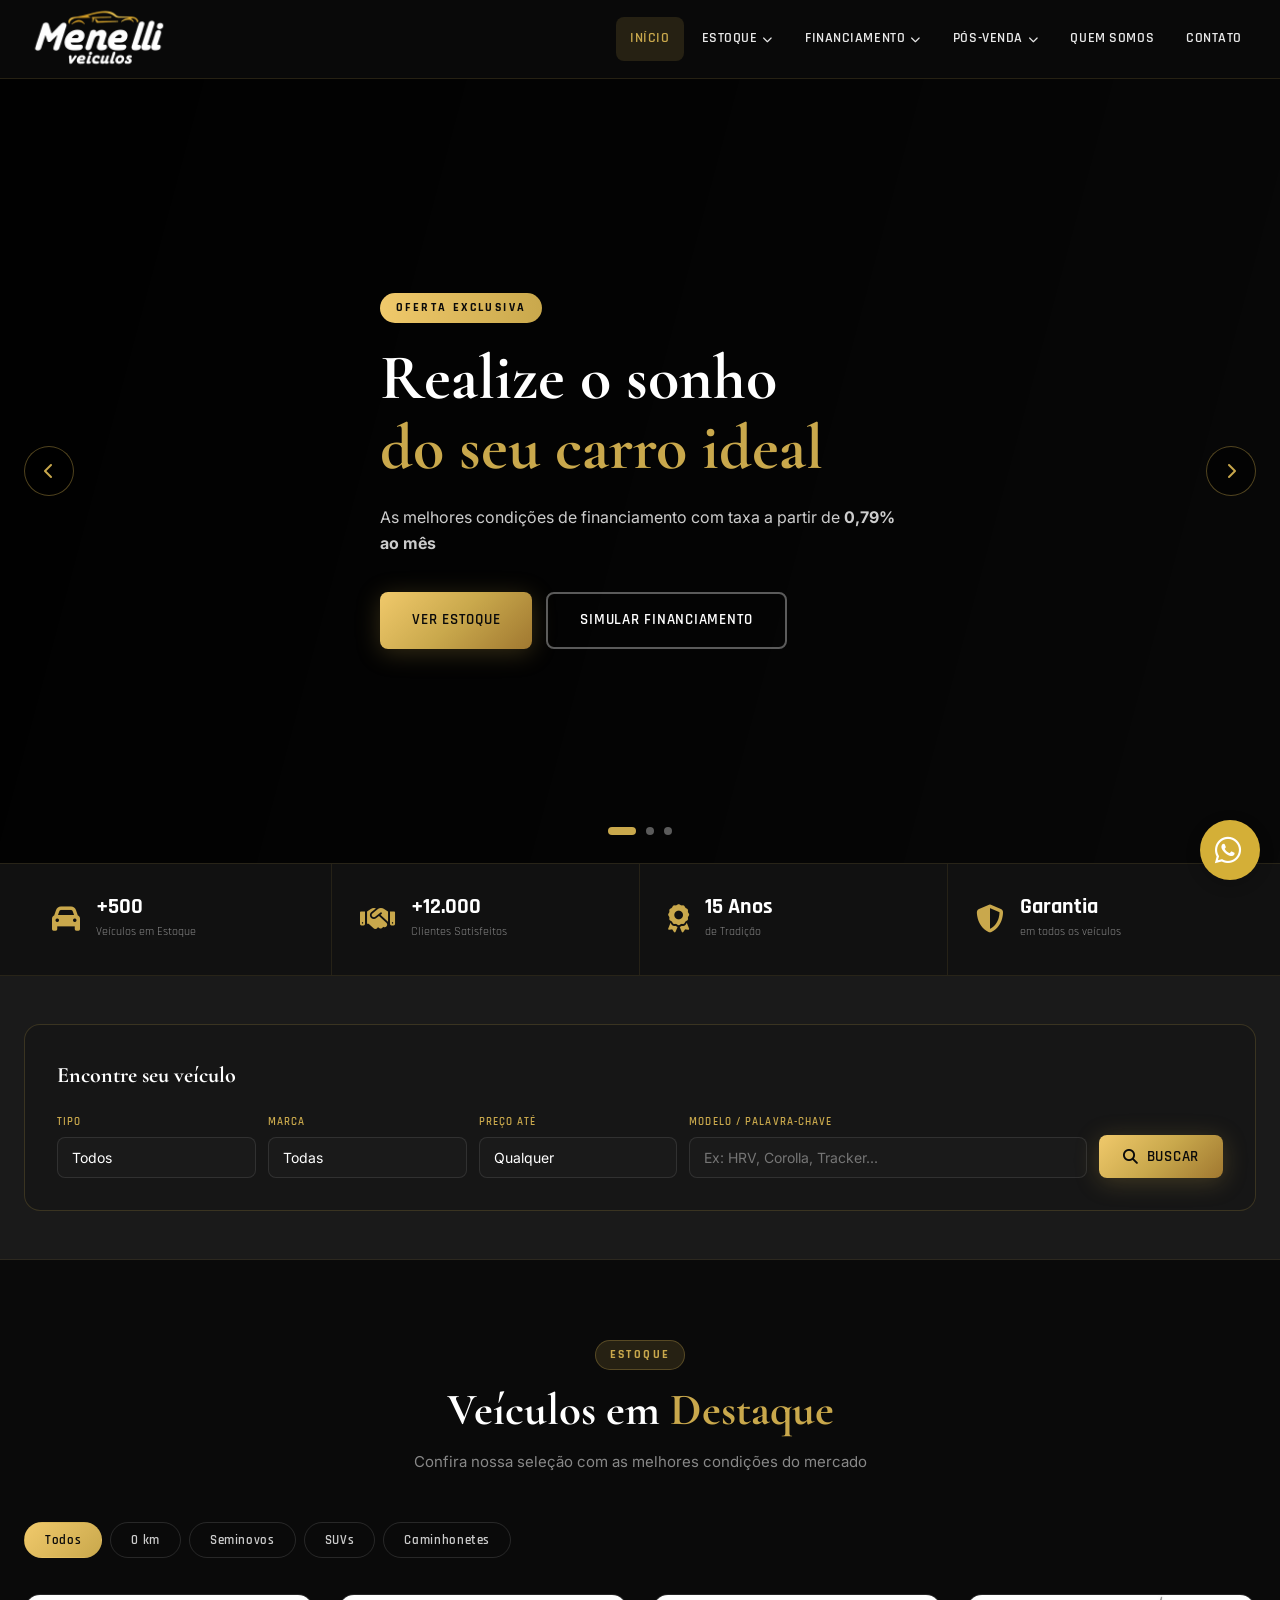
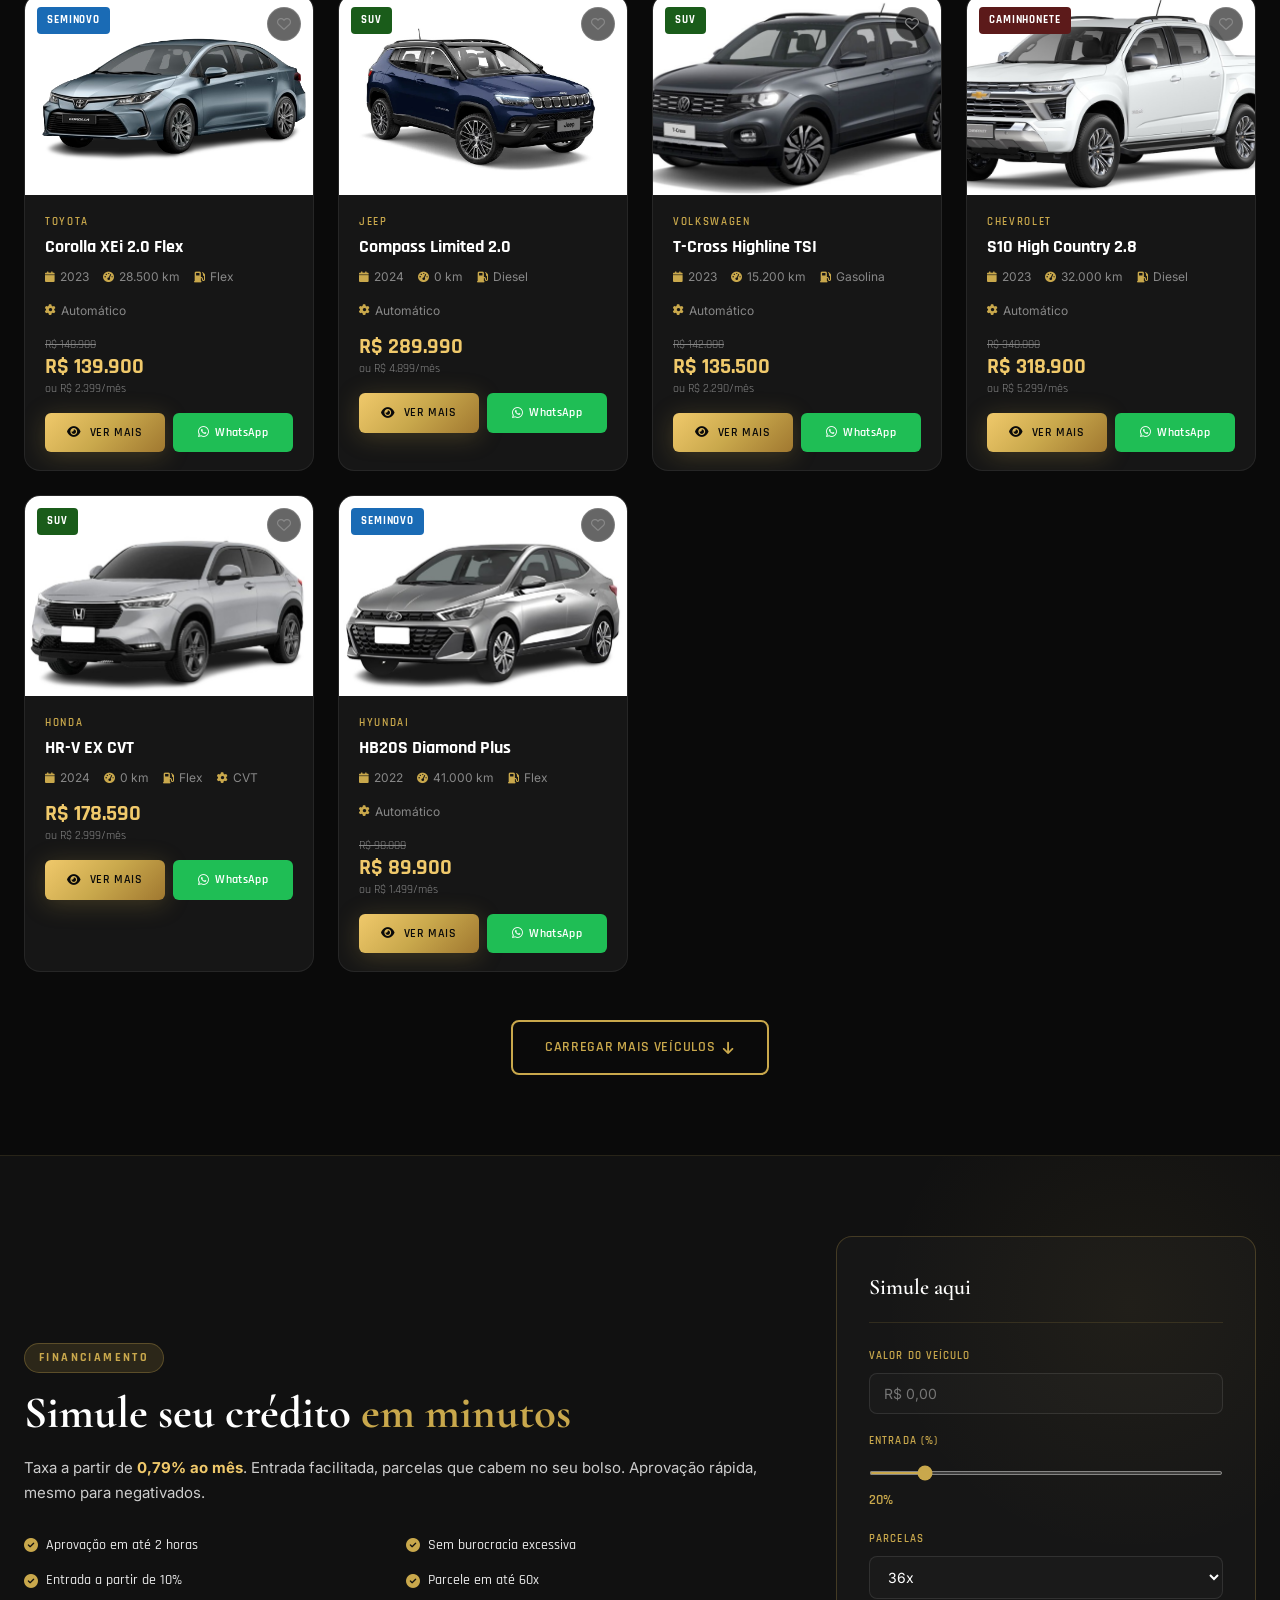
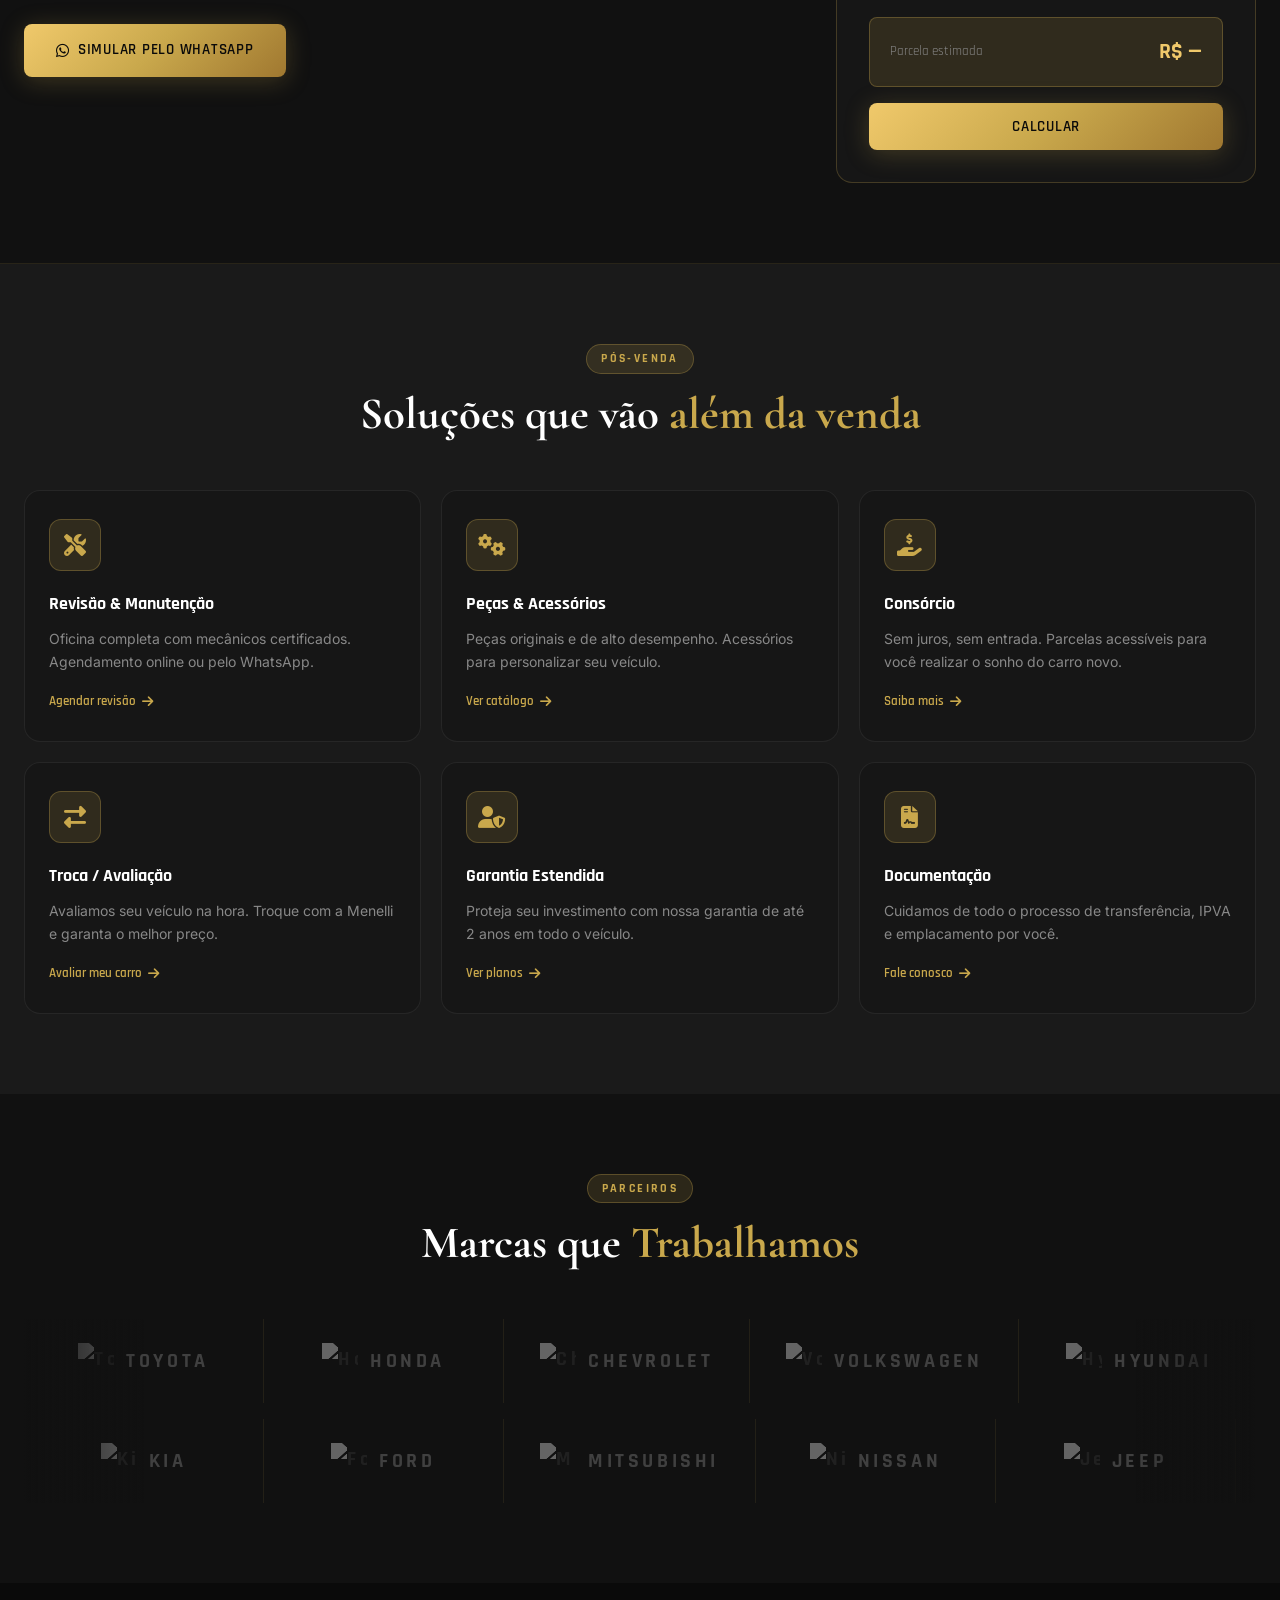
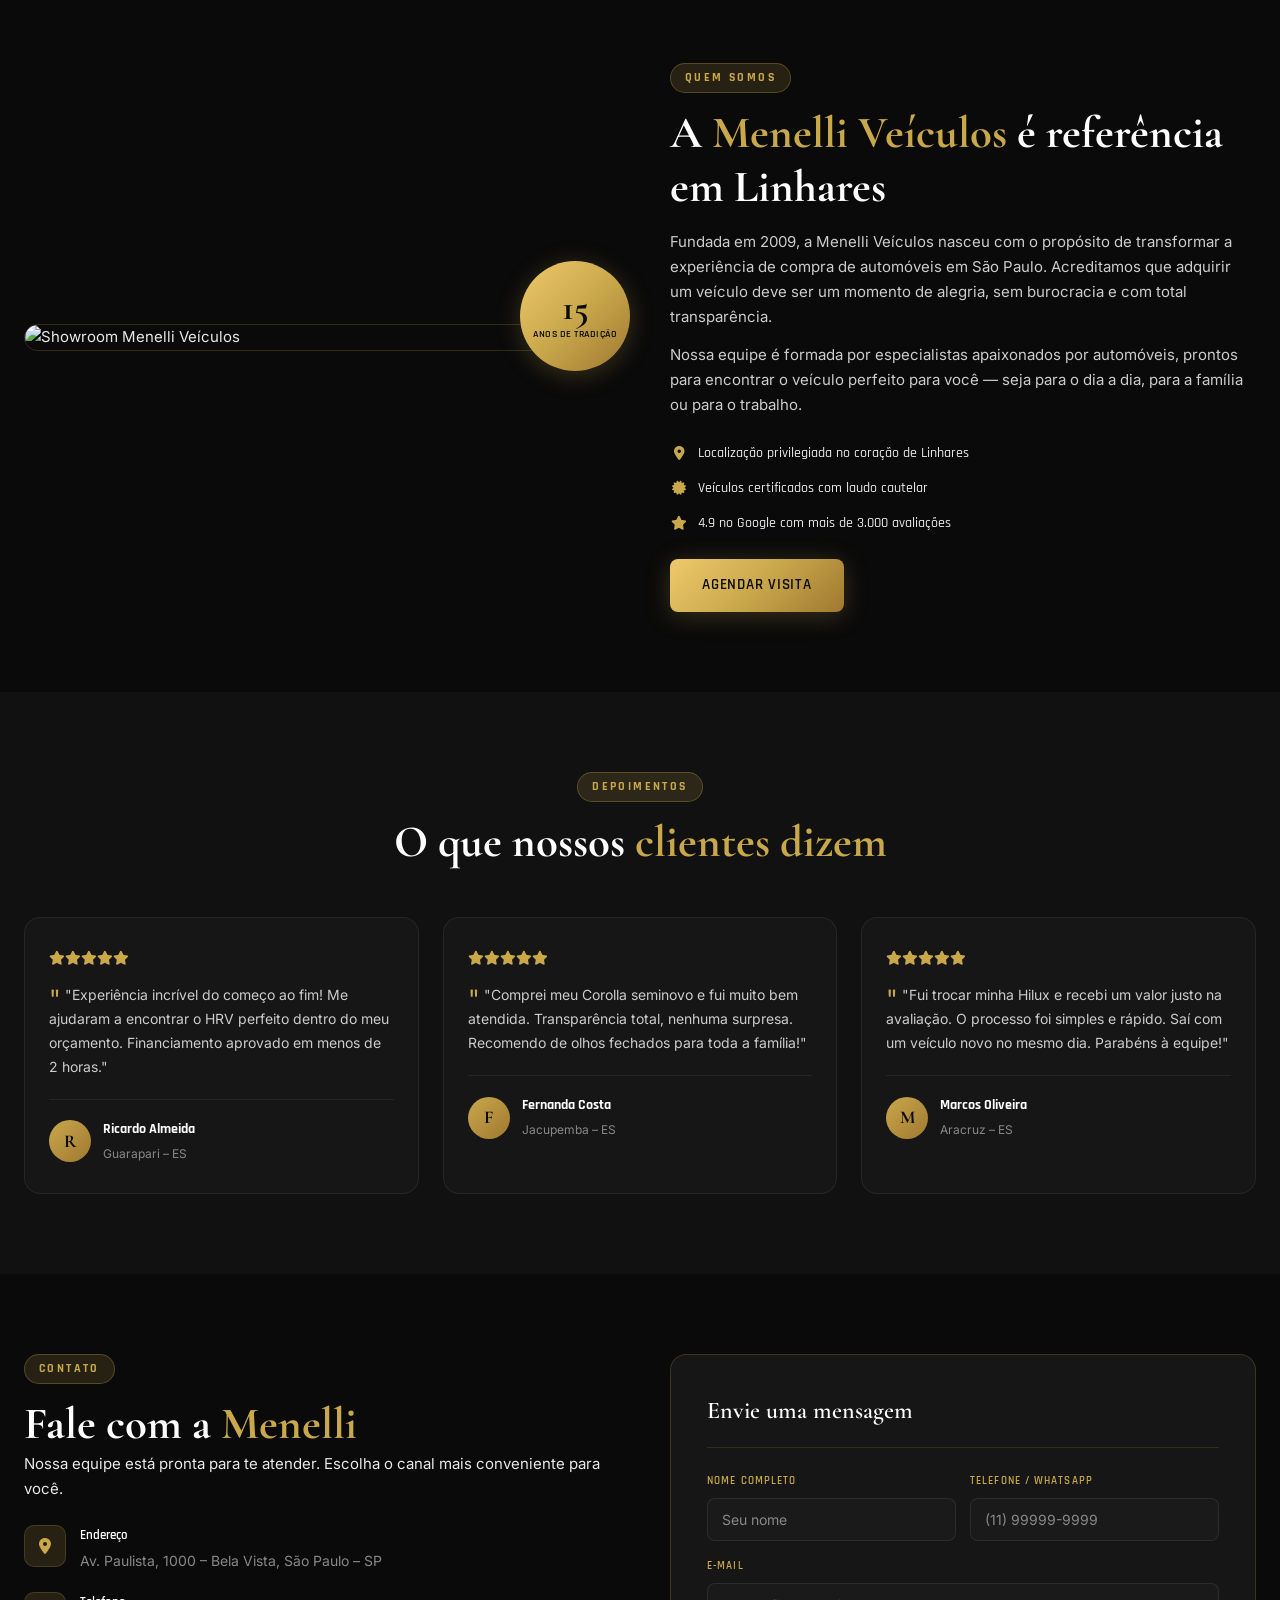
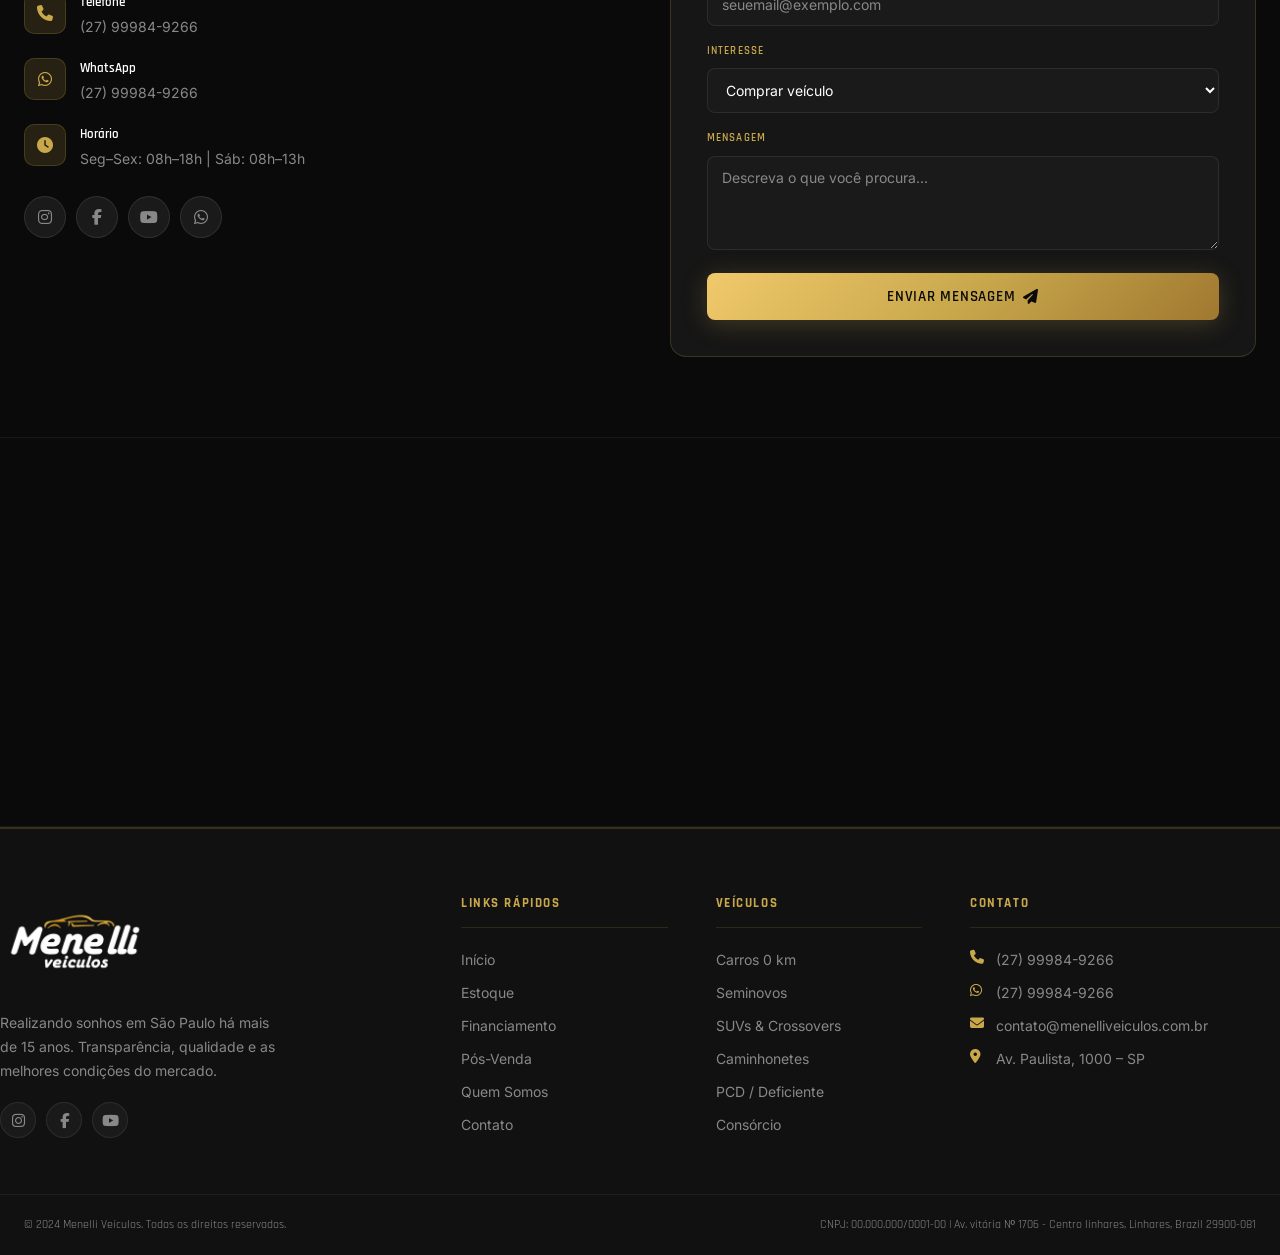
==== commit feccc177: "Mudei a descrição" ====
--- a/index.html
+++ b/index.html
@@ -459,7 +459,7 @@
         <p>Nossa equipe é formada por especialistas apaixonados por automóveis, prontos para encontrar o veículo
           perfeito para você — seja para o dia a dia, para a família ou para o trabalho.</p>
         <div class="about__items">
-          <div class="about__item"><i class="fas fa-map-marker-alt"></i> Localização privilegiada no coração de SP</div>
+          <div class="about__item"><i class="fas fa-map-marker-alt"></i> Localização privilegiada no coração de Linhares</div>
           <div class="about__item"><i class="fas fa-certificate"></i> Veículos certificados com laudo cautelar</div>
           <div class="about__item"><i class="fas fa-star"></i> 4.9 no Google com mais de 3.000 avaliações</div>
         </div>
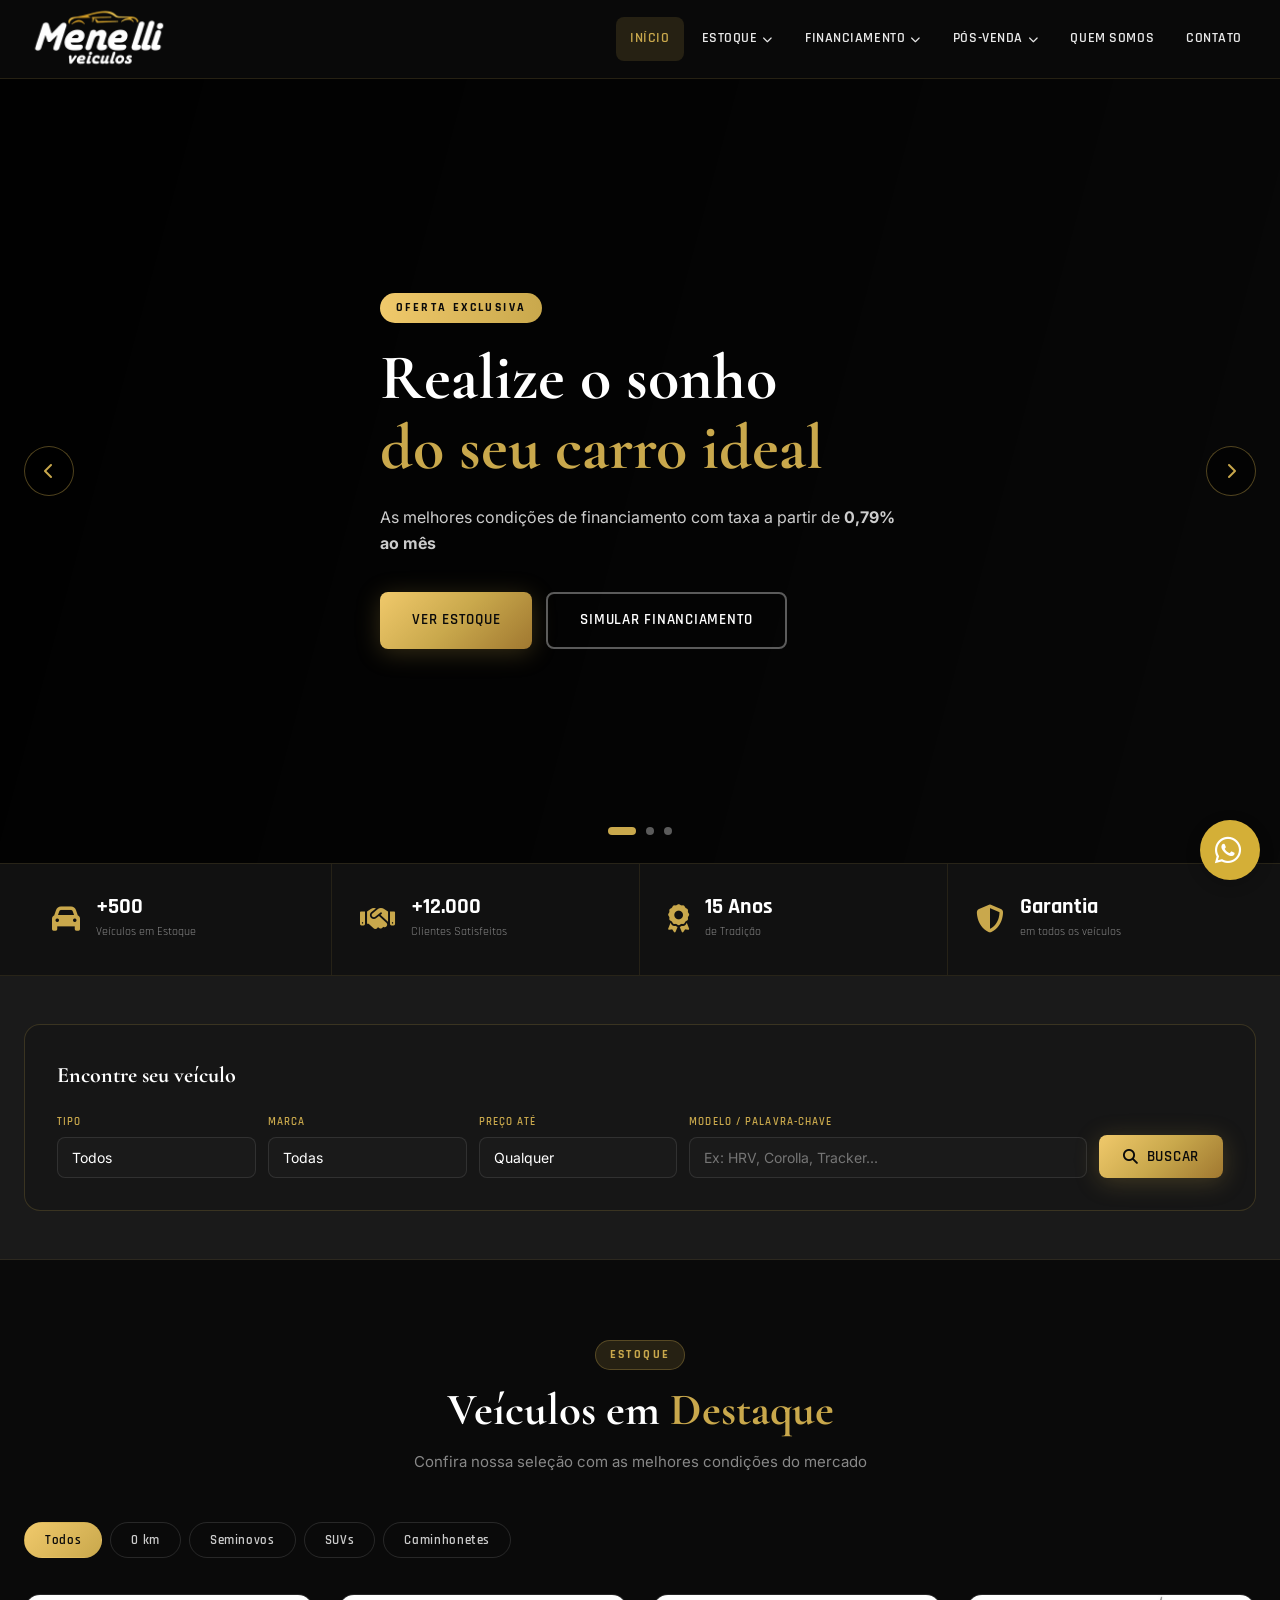
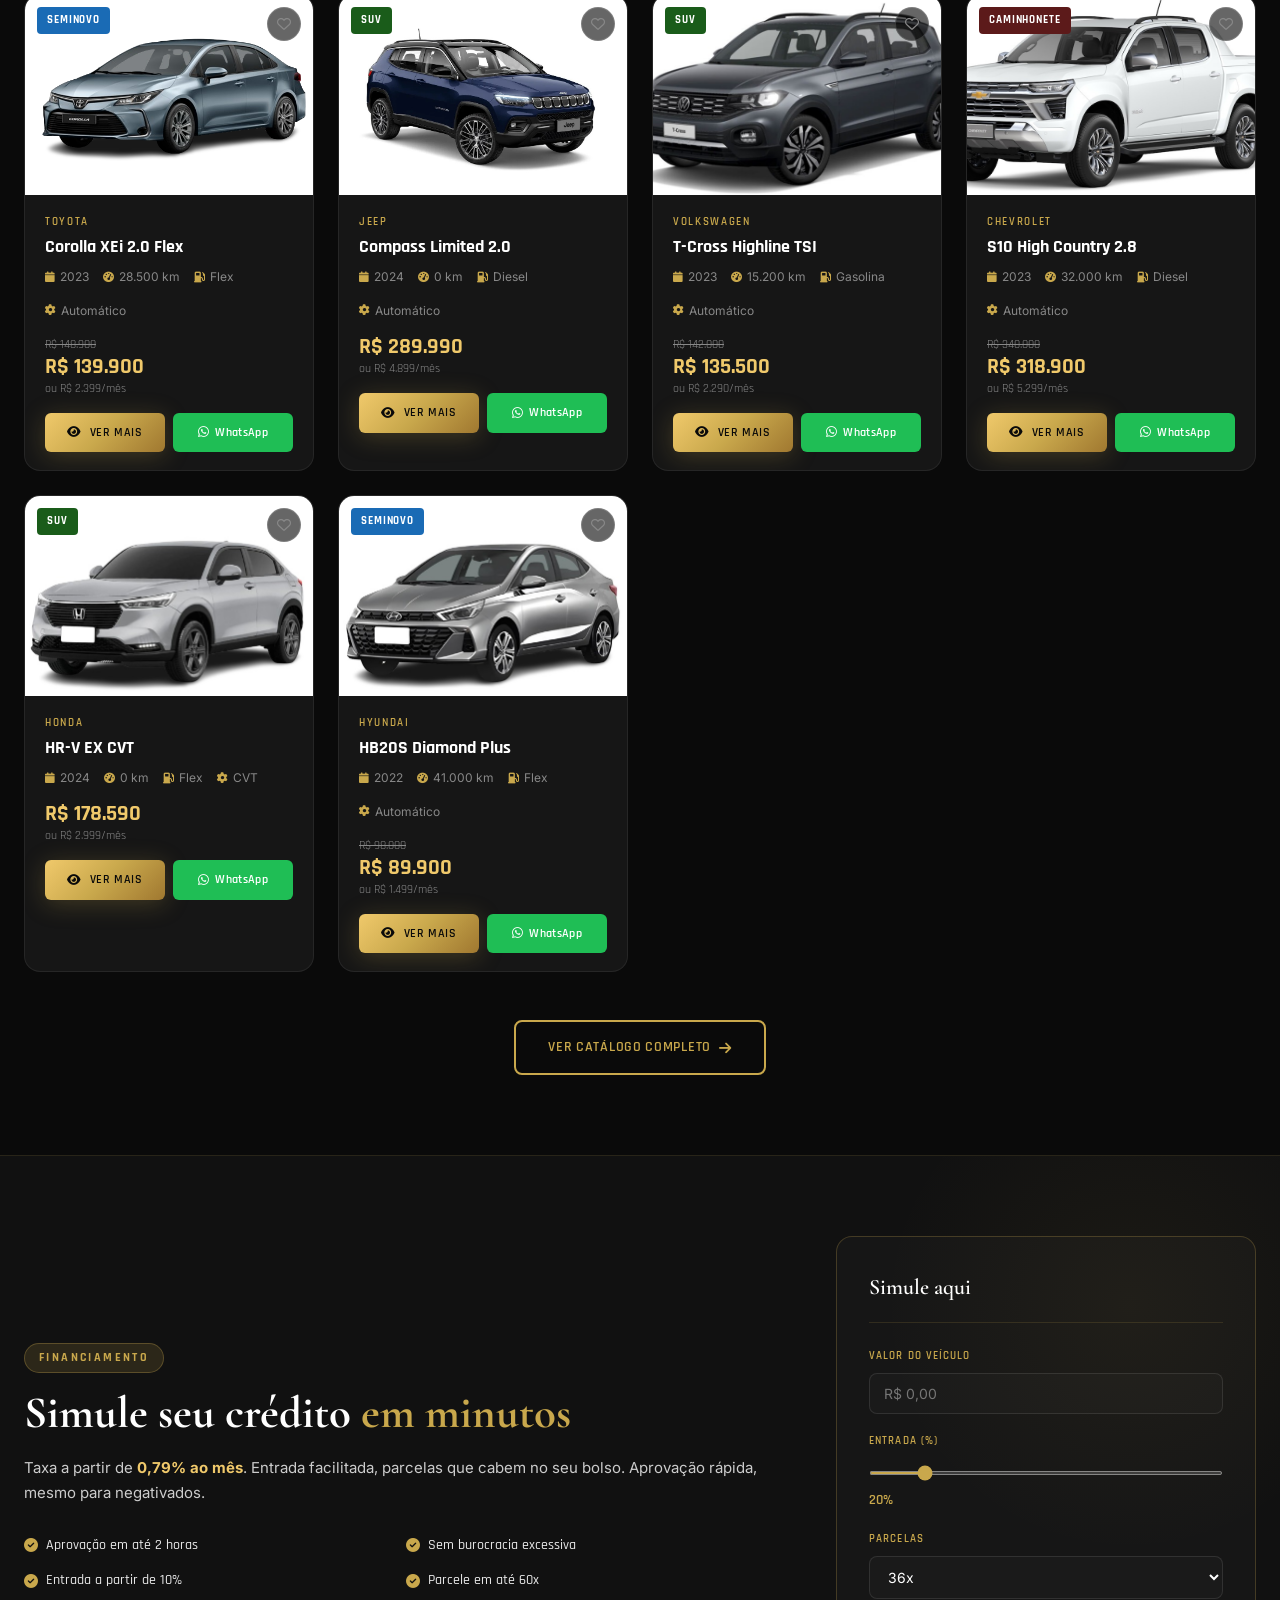
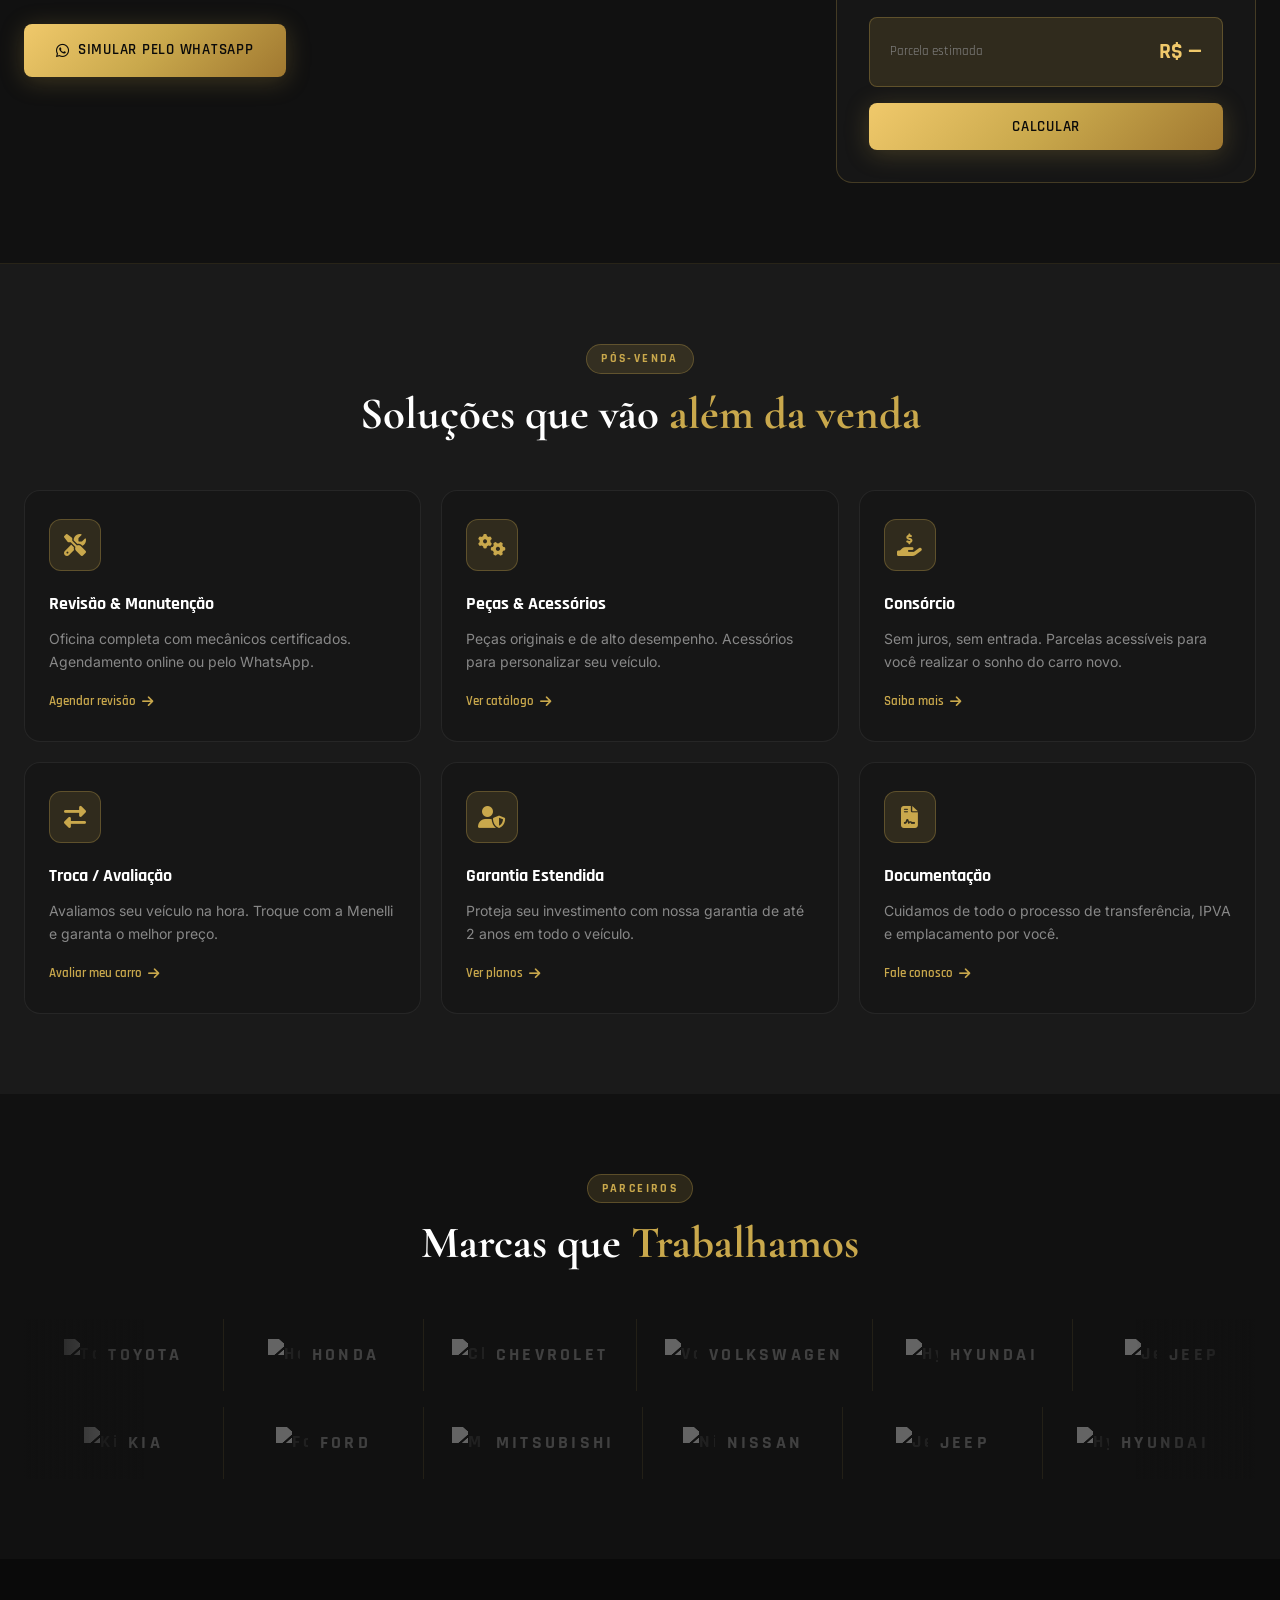
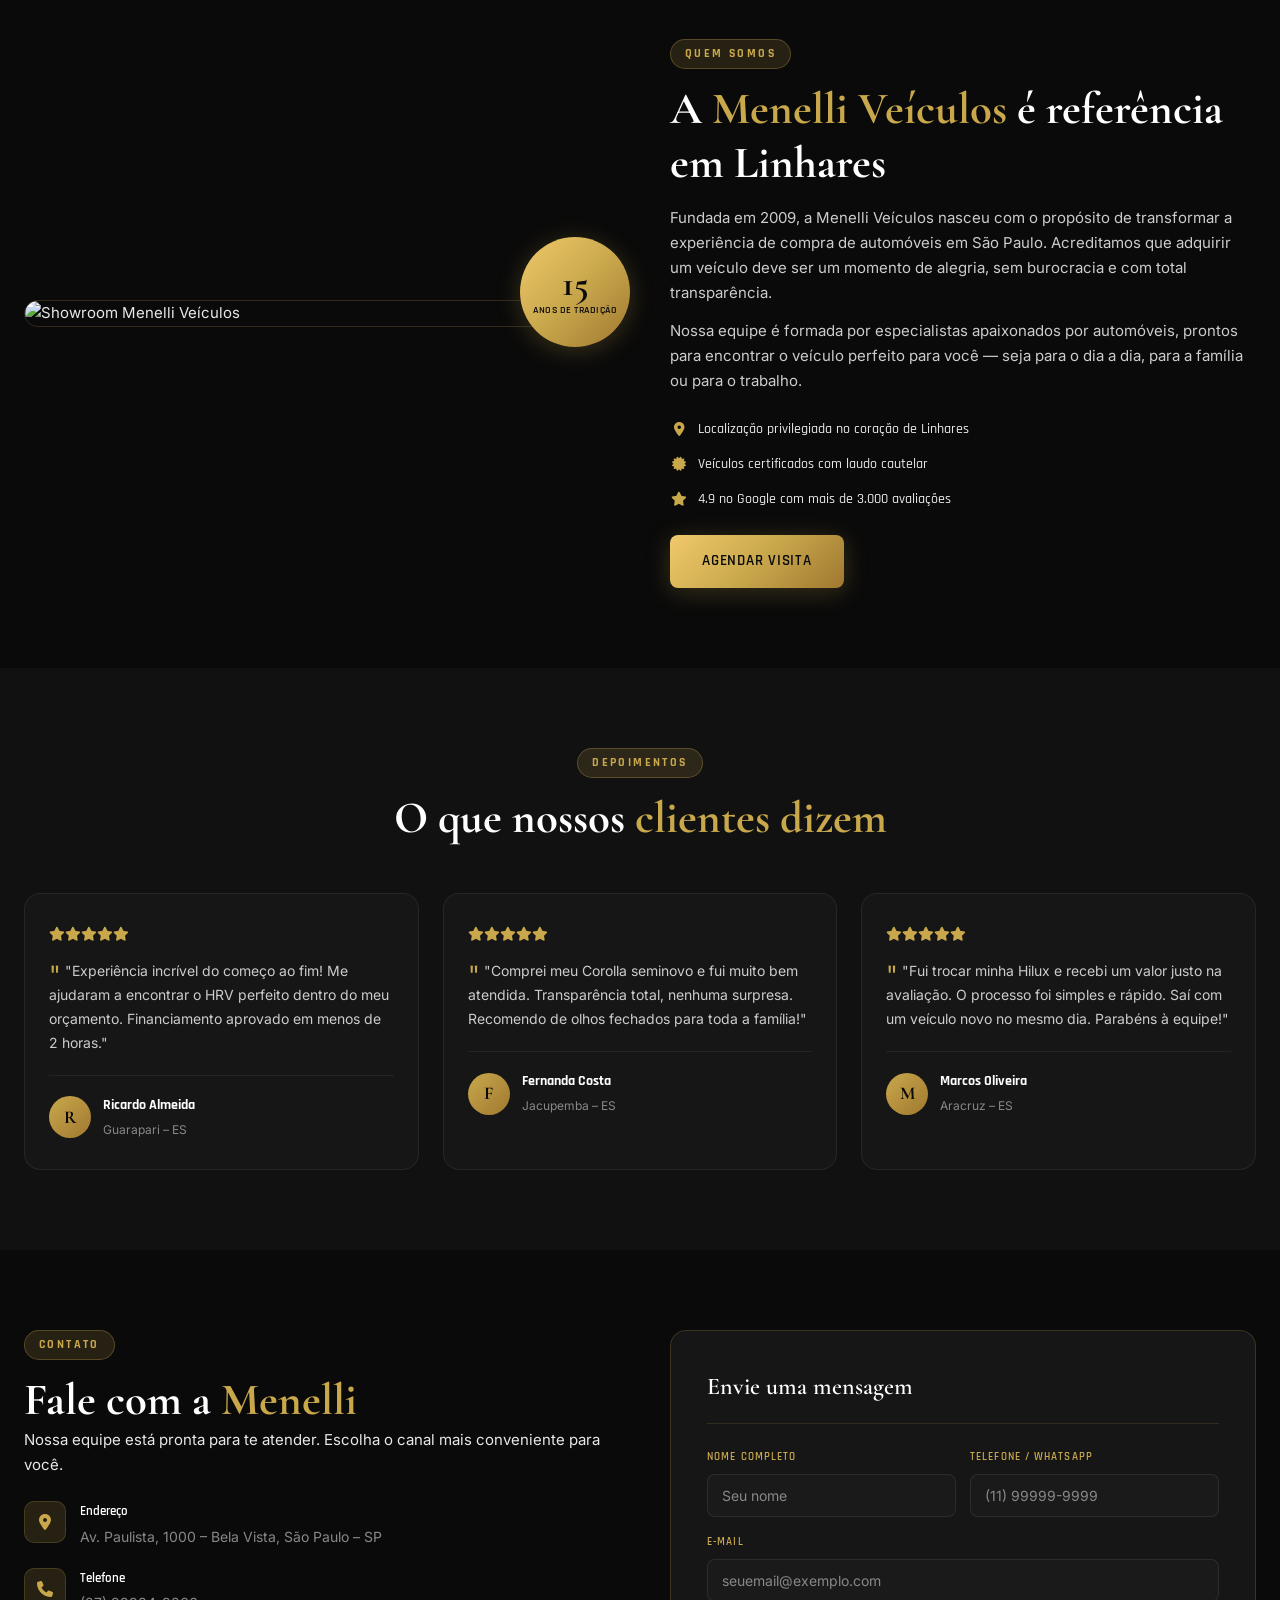
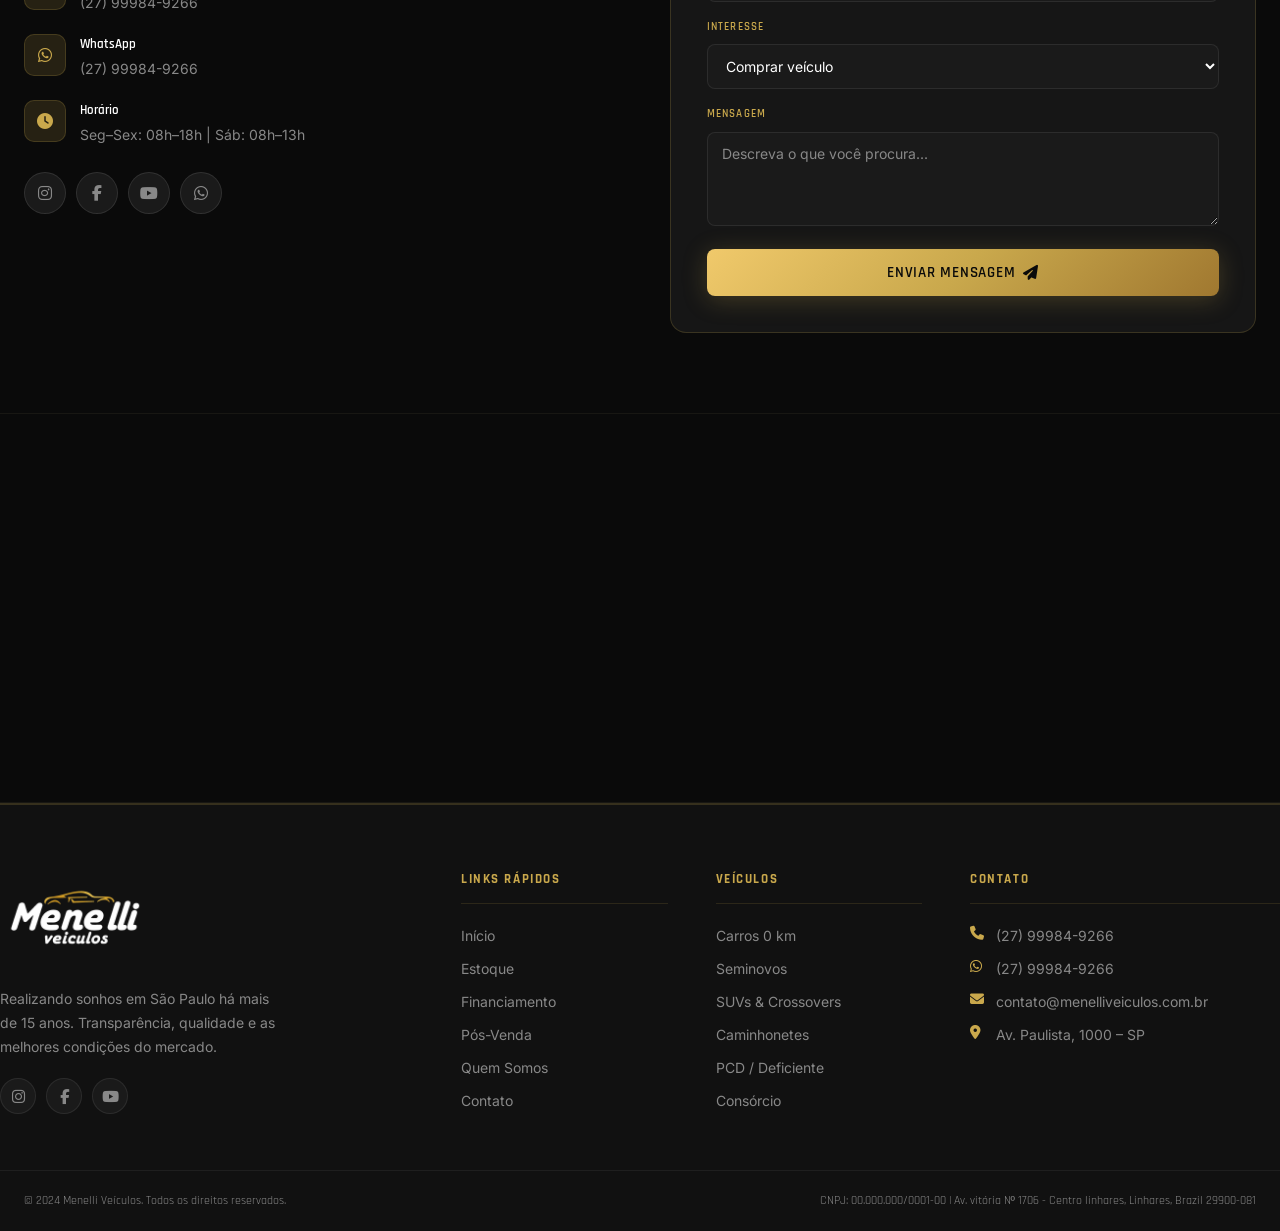
==== commit 9320f96b: "Adicionei novas paginas e deixe 100% responsivo" ====
--- a/index.html
+++ b/index.html
@@ -30,12 +30,12 @@
         <ul class="nav__list">
           <li class="nav__item"><a href="#inicio" class="nav__link active">Início</a></li>
           <li class="nav__item has-dropdown">
-            <a href="#estoque" class="nav__link">Estoque <i class="fas fa-chevron-down"></i></a>
+            <a href="pages/catalogo.html" class="nav__link">Estoque <i class="fas fa-chevron-down"></i></a>
             <ul class="dropdown">
-              <li><a href="#estoque">Carros 0 km</a></li>
-              <li><a href="#seminovos">Seminovos</a></li>
-              <li><a href="#caminhonetes">Caminhonetes</a></li>
-              <li><a href="#suvs">SUVs & Crossovers</a></li>
+              <li><a href="pages/catalogo.html?tipo=zerokm">Carros 0 km</a></li>
+              <li><a href="pages/catalogo.html?tipo=seminovo">Seminovos</a></li>
+              <li><a href="pages/catalogo.html?tipo=caminhonete">Caminhonetes</a></li>
+              <li><a href="pages/catalogo.html?tipo=suv">SUVs & Crossovers</a></li>
             </ul>
           </li>
           <li class="nav__item has-dropdown">
@@ -78,8 +78,8 @@
           <p class="hero__sub">As melhores condições de financiamento com taxa a partir de <strong>0,79% ao mês</strong>
           </p>
           <div class="hero__actions">
-            <a href="#estoque" class="btn btn--gold">Ver Estoque</a>
-            <a href="#financiamento" class="btn btn--outline">Simular Financiamento</a>
+            <a href="./pages/catalogo.html" class="btn btn--gold">Ver Estoque</a>
+            <a href="./pages/financiamento.html" class="btn btn--outline">Simular Financiamento</a>
           </div>
         </div>
       </div>
@@ -92,7 +92,7 @@
           <h1 class="hero__title">Seminovos com<br /><span>procedência garantida</span></h1>
           <p class="hero__sub">Laudos, revisão completa e garantia de fábrica em todos os veículos</p>
           <div class="hero__actions">
-            <a href="#seminovos" class="btn btn--gold">Ver Seminovos</a>
+            <a href="./pages/catalogo.html?tipo=seminovo" class="btn btn--gold">Ver Seminovos</a>
             <a href="https://wa.me/5511940020800" class="btn btn--outline" target="_blank"><i
                 class="fab fa-whatsapp"></i> Fale Conosco</a>
           </div>
@@ -107,7 +107,7 @@
           <h1 class="hero__title">SUVs e utilitários<br /><span>para todos os estilos</span></h1>
           <p class="hero__sub">Do campo à cidade, encontre o veículo perfeito para a sua família</p>
           <div class="hero__actions">
-            <a href="#suvs" class="btn btn--gold">Explorar SUVs</a>
+            <a href="./pages/catalogo.html?tipo=suv" class="btn btn--gold">Explorar SUVs</a>
             <a href="#contato" class="btn btn--outline">Agendar Visita</a>
           </div>
         </div>
@@ -232,8 +232,7 @@
       </div>
 
       <div class="inventory__more">
-        <a href="#" class="btn btn--gold-outline" id="loadMore">Carregar mais veículos <i
-            class="fas fa-arrow-down"></i></a>
+        <a href="pages/catalogo.html" class="btn btn--gold-outline">Ver catálogo completo <i class="fas fa-arrow-right"></i></a>
       </div>
     </div>
   </section>
--- a/styles/style.css
+++ b/styles/style.css
@@ -2221,191 +2221,267 @@
 /* ============================================
    RESPONSIVIDADE
    ============================================ */
+/* ============================================
+   RESPONSIVIDADE GLOBAL — MOBILE FIRST
+   ============================================ */
+
+/* --- 1100px: Tablet landscape --- */
 @media (max-width: 1100px) {
   .footer__top {
     grid-template-columns: 1fr 1fr;
     gap: 32px;
   }
-
   .services-grid {
     grid-template-columns: repeat(2, 1fr);
   }
-
   .banner-finance__inner {
     grid-template-columns: 1fr;
   }
-
   .banner-finance__calc {
     max-width: 500px;
   }
-
   .stats__grid {
     grid-template-columns: repeat(2, 1fr);
   }
-
   .stat-card:nth-child(2) {
     border-right: none;
   }
 }
 
+/* --- 900px: Tablet portrait --- */
 @media (max-width: 900px) {
   .about__inner {
     grid-template-columns: 1fr;
   }
-
   .about__badge {
     right: 20px;
     bottom: -16px;
     width: 90px;
     height: 90px;
   }
-
-  .about__badge strong {
-    font-size: 28px;
-  }
-
-  .contact__inner {
-    grid-template-columns: 1fr;
-  }
-
-  .testimonials-grid {
-    grid-template-columns: 1fr 1fr;
-  }
-
-  .search-bar__form {
-    grid-template-columns: 1fr 1fr;
-  }
-
-  .search-bar__btn {
-    grid-column: 1 / -1;
-  }
-}
-
+  .about__badge strong { font-size: 28px; }
+  .contact__inner { grid-template-columns: 1fr; }
+  .testimonials-grid { grid-template-columns: 1fr 1fr; }
+  .search-bar__form { grid-template-columns: 1fr 1fr; }
+  .search-bar__btn { grid-column: 1 / -1; }
+}
+
+/* --- 768px: Mobile grande --- */
 @media (max-width: 768px) {
-  :root {
-    --header-h: 64px;
-  }
-
-  .topbar {
-    display: none;
-  }
+  :root { --header-h: 60px; }
+
+  /* HEADER */
+  .topbar { display: none; }
+  .logo__img { height: 70px; max-width: 140px; }
 
   .nav {
     position: fixed;
-    top: calc(var(--header-h));
+    top: var(--header-h);
     left: 0;
     right: 0;
-    background: var(--black-2);
-    border-bottom: 1px solid rgba(201, 168, 76, 0.15);
-    padding: 16px 0;
+    background: rgba(10,10,10,0.98);
+    backdrop-filter: blur(16px);
+    border-bottom: 1px solid rgba(201,168,76,0.2);
+    padding: 12px 0 20px;
     transform: translateY(-120%);
-    transition: transform 0.35s ease;
+    transition: transform 0.35s cubic-bezier(0.4,0,0.2,1);
     z-index: 999;
     overflow-y: auto;
-    max-height: 70vh;
+    max-height: calc(100vh - var(--header-h));
   }
-
-  .nav.open {
-    transform: translateY(0);
-  }
-
-  .nav__list {
-    flex-direction: column;
-    gap: 0;
-  }
-
+  .nav.open { transform: translateY(0); }
+  .nav__list { flex-direction: column; gap: 0; }
   .nav__link {
     border-radius: 0;
-    border-bottom: 1px solid rgba(255, 255, 255, 0.04);
-    padding: 14px 24px;
+    border-bottom: 1px solid rgba(255,255,255,0.05);
+    padding: 15px 24px;
+    font-size: 15px;
   }
-
   .dropdown {
     position: static;
     opacity: 1;
     visibility: visible;
     transform: none;
     box-shadow: none;
-    background: var(--black);
+    background: rgba(0,0,0,0.5);
     border: none;
     border-radius: 0;
     padding: 0;
     display: none;
   }
-
-  .dropdown.open {
-    display: block;
+  .dropdown.open { display: block; }
+  .dropdown li a { padding: 12px 44px; font-size: 13px; }
+  .hamburger { display: flex; }
+  .hamburger.open span:nth-child(1) { transform: translateY(7px) rotate(45deg); }
+  .hamburger.open span:nth-child(2) { opacity: 0; transform: scaleX(0); }
+  .hamburger.open span:nth-child(3) { transform: translateY(-7px) rotate(-45deg); }
+
+  /* HERO */
+  .hero {
+    height: calc(100svh - var(--header-h));
+    min-height: 480px;
   }
-
-  .dropdown li a {
-    padding: 10px 40px;
-    font-size: 13px;
-  }
-
-  .hamburger {
-    display: flex;
-  }
-
-  .hamburger.open span:nth-child(1) {
-    transform: translateY(7px) rotate(45deg);
-  }
-
-  .hamburger.open span:nth-child(2) {
-    opacity: 0;
-  }
-
-  .hamburger.open span:nth-child(3) {
-    transform: translateY(-7px) rotate(-45deg);
-  }
-
-  .services-grid {
-    grid-template-columns: 1fr;
-  }
-
-  .testimonials-grid {
-    grid-template-columns: 1fr;
-  }
-
-  .footer__top {
-    grid-template-columns: 1fr;
-    gap: 32px;
-  }
-
-  .footer__bottom-inner {
-    flex-direction: column;
-    text-align: center;
-  }
-
-  .form-row {
-    grid-template-columns: 1fr;
-  }
-
-  .modal-car__specs-grid {
-    grid-template-columns: 1fr 1fr;
-  }
-
-  .modal-car__actions {
-    grid-template-columns: 1fr;
-  }
-
-  .stats__grid {
-    grid-template-columns: 1fr 1fr;
-  }
-
-  .hero__title {
-    font-size: clamp(28px, 7vw, 48px);
-  }
-
+  .hero__title { font-size: clamp(26px, 7vw, 44px); }
+  .hero__sub { font-size: 14px; margin-bottom: 24px; }
   .hero__actions {
     flex-direction: column;
+    gap: 10px;
   }
+  .hero__actions .btn { width: 100%; justify-content: center; padding: 14px 20px; }
+  .hero__arrow { width: 40px; height: 40px; font-size: 13px; }
+  .hero__arrow--prev { left: 12px; }
+  .hero__arrow--next { right: 12px; }
+
+  /* STATS */
+  .stats__grid { grid-template-columns: repeat(2, 1fr); }
+  .stat-card { padding: 20px 16px; gap: 12px; }
+  .stat-card i { font-size: 22px; }
+  .stat-card strong { font-size: 18px; }
+
+  /* SEARCH BAR */
+  .search-bar { padding: 28px 0; }
+  .search-bar__box { padding: 20px 16px; }
+  .search-bar__title { font-size: 18px; }
+  .search-bar__form { grid-template-columns: 1fr; gap: 10px; }
+  .search-bar__btn { width: 100%; justify-content: center; }
+
+  /* INVENTORY / CARDS */
+  .inventory { padding: 48px 0; }
+  .cards-grid {
+    grid-template-columns: repeat(auto-fill, minmax(260px, 1fr));
+    gap: 16px;
+  }
+  .filter-tabs { gap: 6px; }
+  .filter-tab { padding: 7px 14px; font-size: 12px; }
+
+  /* SERVICES */
+  .services { padding: 48px 0; }
+  .services-grid { grid-template-columns: 1fr; }
+
+  /* BANNER FINANCE */
+  .banner-finance { padding: 48px 0; }
+  .calc-box { padding: 24px 20px; }
+
+  /* TESTIMONIALS */
+  .testimonials-grid { grid-template-columns: 1fr; }
+
+  /* FOOTER */
+  .footer__top { grid-template-columns: 1fr; gap: 24px; }
+  .footer__bottom-inner { flex-direction: column; text-align: center; gap: 6px; }
+  .footer-col ul li { margin-bottom: 6px; }
+
+  /* FORM */
+  .form-row { grid-template-columns: 1fr; }
+
+  /* MODAL */
+  .modal { max-height: 95vh; }
+  .modal-car__specs-grid { grid-template-columns: repeat(2, 1fr); }
+  .modal-car__actions { grid-template-columns: 1fr; }
+  .modal-car__img { height: 200px; }
+
+  /* WHATSAPP FLUTUANTE */
+  .whatsapp-container { bottom: 16px; right: 16px; }
+  .whatsapp-text { display: none; }
+  .wa-modal { width: calc(100vw - 24px); right: 12px; bottom: 80px; }
+  .back-top { bottom: 80px; right: 16px; }
+}
+
+/* --- 480px: Mobile médio --- */
+@media (max-width: 480px) {
+  .container { padding: 0 16px; }
+
+  /* HERO */
+  .hero { min-height: 440px; }
+  .hero__content { padding: 24px 0; }
+  .hero__tag { font-size: 10px; padding: 4px 12px; }
+  .hero__title { font-size: clamp(22px, 8vw, 36px); margin-bottom: 14px; }
+  .hero__sub { font-size: 13px; }
+  .hero__dots { bottom: 16px; }
+  .hero__arrow { display: none; }
+
+  /* STATS */
+  .stats__grid { grid-template-columns: 1fr 1fr; }
+  .stat-card {
+    padding: 16px 12px;
+    gap: 10px;
+    border-right: none;
+    border-bottom: 1px solid rgba(201,168,76,0.12);
+  }
+  .stat-card:last-child { border-bottom: none; }
+  .stat-card i { font-size: 20px; }
+  .stat-card strong { font-size: 16px; }
+  .stat-card span { font-size: 11px; }
+
+  /* SEARCH */
+  .search-bar { padding: 20px 0; }
+  .search-bar__form { grid-template-columns: 1fr; gap: 8px; }
+
+  /* CARDS */
+  .cards-grid { grid-template-columns: 1fr; gap: 14px; }
+  .car-card__img { height: 180px; }
+  .car-card__body { padding: 14px 16px; }
+  .car-card__name { font-size: 16px; }
+  .car-card__price { font-size: 20px; }
+  .car-card__actions { grid-template-columns: 1fr 1fr; gap: 6px; }
+
+  /* FILTER TABS */
+  .filter-tabs {
+    overflow-x: auto;
+    flex-wrap: nowrap;
+    -webkit-overflow-scrolling: touch;
+    scrollbar-width: none;
+    padding-bottom: 4px;
+  }
+  .filter-tabs::-webkit-scrollbar { display: none; }
+  .filter-tab { flex-shrink: 0; white-space: nowrap; font-size: 11px; padding: 6px 12px; }
+
+  /* SECTION HEADERS */
+  .section-title { font-size: 24px; }
+  .section-sub { font-size: 13px; }
+
+  /* BANNER FINANCE */
+  .banner-finance__features { grid-template-columns: 1fr; }
+
+  /* FOOTER */
+  .footer { padding: 40px 0 20px; }
+  .footer-socials { gap: 10px; }
+  .footer-contact li { font-size: 13px; }
+
+  /* MODAL */
+  .modal { margin: 12px; border-radius: 12px; }
+  .modal-car__img { height: 170px; }
+  .modal-car__info { padding: 20px 16px; }
+  .modal-car__name { font-size: 20px; }
+  .modal-car__specs-grid { grid-template-columns: 1fr 1fr; gap: 10px; }
+  .modal-car__price { font-size: 22px; }
+  .modal-car__actions { grid-template-columns: 1fr; gap: 8px; }
+  .modal-car__actions .btn { padding: 13px; }
+
+  /* BACK TOP */
+  .back-top { width: 40px; height: 40px; font-size: 14px; bottom: 72px; right: 12px; }
+
+  /* WA MODAL */
+  .wa-modal { width: calc(100vw - 20px); right: 10px; bottom: 74px; height: auto; max-height: 80vh; }
+}
+
+/* --- 360px: Mobile pequeno --- */
+@media (max-width: 360px) {
+  :root { --header-h: 56px; }
+  .logo__img { height: 58px; max-width: 120px; }
+  .hero__title { font-size: 20px; }
+  .stats__grid { grid-template-columns: 1fr; }
+  .stat-card { border-right: none; border-bottom: 1px solid rgba(201,168,76,0.12); }
+  .card-card__actions { grid-template-columns: 1fr; }
+  .section-title { font-size: 22px; }
+  .btn { padding: 12px 20px; font-size: 13px; }
+  .container { padding: 0 12px; }
 }
 
 /* ============================================
    BRANDS / MARCAS
    ============================================ */
 .brands {
-  padding: 80px 0; /* era 60px, aumentado para a seção respirar mais */
+  padding: 80px 0;
   background: var(--black-2);
   overflow: hidden;
 }
@@ -2415,7 +2491,7 @@
   position: relative;
   display: flex;
   flex-direction: column;
-  gap: 16px; /* espaço entre as duas faixas */
+  gap: 16px;
 }
 
 .brands-track::before,
@@ -2439,71 +2515,50 @@
   background: linear-gradient(to left, var(--black-2), transparent);
 }
 
-/* Base das faixas */
 .brands-list {
   display: flex;
   gap: 0;
   width: max-content;
 }
 
-/* Faixa 1: direita → esquerda (padrão) */
-.brands-list--ltr {
-  animation: brandScrollLTR 30s linear infinite;
-}
-
-/* Faixa 2: esquerda → direita (reversa) */
-.brands-list--rtl {
-  animation: brandScrollRTL 30s linear infinite;
-}
+.brands-list--ltr { animation: brandScrollLTR 30s linear infinite; }
+.brands-list--rtl { animation: brandScrollRTL 30s linear infinite; }
 
 @keyframes brandScrollLTR {
-  from {
-    transform: translateX(0);
-  }
-  to {
-    transform: translateX(-50%);
-  }
+  from { transform: translateX(0); }
+  to { transform: translateX(-50%); }
 }
 
 @keyframes brandScrollRTL {
-  from {
-    transform: translateX(-50%);
-  }
-  to {
-    transform: translateX(0);
-  }
-}
-
-/* Item individual */
+  from { transform: translateX(-50%); }
+  to { transform: translateX(0); }
+}
+
 .brand-item {
   display: flex;
   align-items: center;
   justify-content: center;
   gap: 12px;
-  min-width: 240px;
-  padding: 24px 36px;
-  font-family: var(--font-ui);
-  font-size: 20px;
+  min-width: 200px;
+  padding: 20px 28px;
+  font-family: var(--font-ui);
+  font-size: 18px;
   font-weight: 700;
   letter-spacing: 0.18em;
-  color: rgba(255, 255, 255, 0.2);
+  color: rgba(255,255,255,0.2);
   transition: color 0.3s;
   white-space: nowrap;
 }
 
-.brand-item:hover {
-  color: var(--gold);
-}
+.brand-item:hover { color: var(--gold); }
 
 .brand-item img {
-  width: 36px;
-  height: 36px;
+  width: 32px;
+  height: 32px;
   object-fit: contain;
   filter: brightness(0) invert(1);
   opacity: 0.35;
-  transition:
-    opacity 0.3s,
-    filter 0.3s;
+  transition: opacity 0.3s, filter 0.3s;
   flex-shrink: 0;
 }
 
@@ -2513,29 +2568,11 @@
 }
 
 @media (max-width: 480px) {
-  .cards-grid {
-    grid-template-columns: 1fr;
-  }
-
-  .stats__grid {
-    grid-template-columns: 1fr;
-  }
-
-  .stat-card {
-    border-right: none;
-    border-bottom: 1px solid rgba(201, 168, 76, 0.12);
-  }
-
-  .search-bar__form {
-    grid-template-columns: 1fr;
-  }
-
-  .banner-finance__features {
-    grid-template-columns: 1fr;
-  }
-
-  .hero {
-    min-height: 480px;
-    height: 90vh;
-  }
-}
+  .brands { padding: 48px 0; }
+  .brand-item { min-width: 160px; padding: 16px 20px; font-size: 14px; }
+  .brand-item img { width: 24px; height: 24px; }
+  .brands-track::before,
+  .brands-track::after { width: 60px; }
+}
+
+
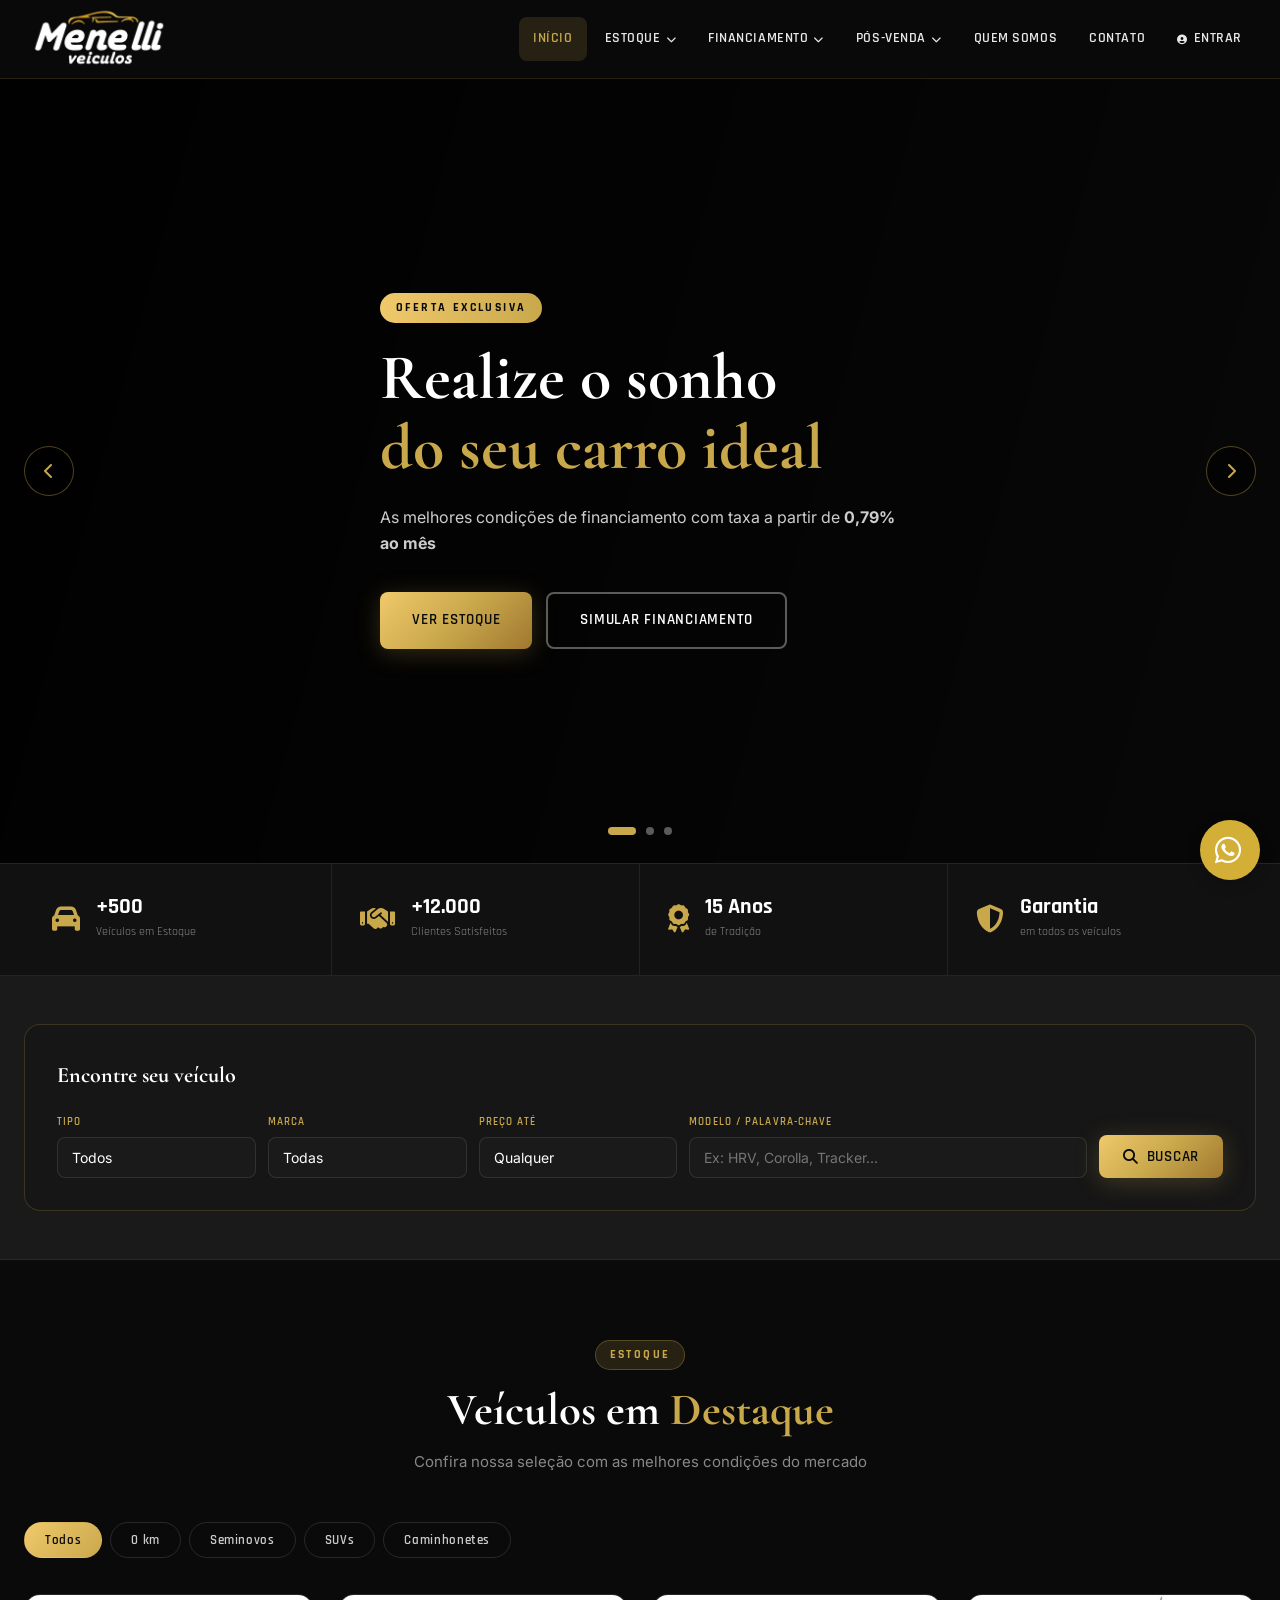
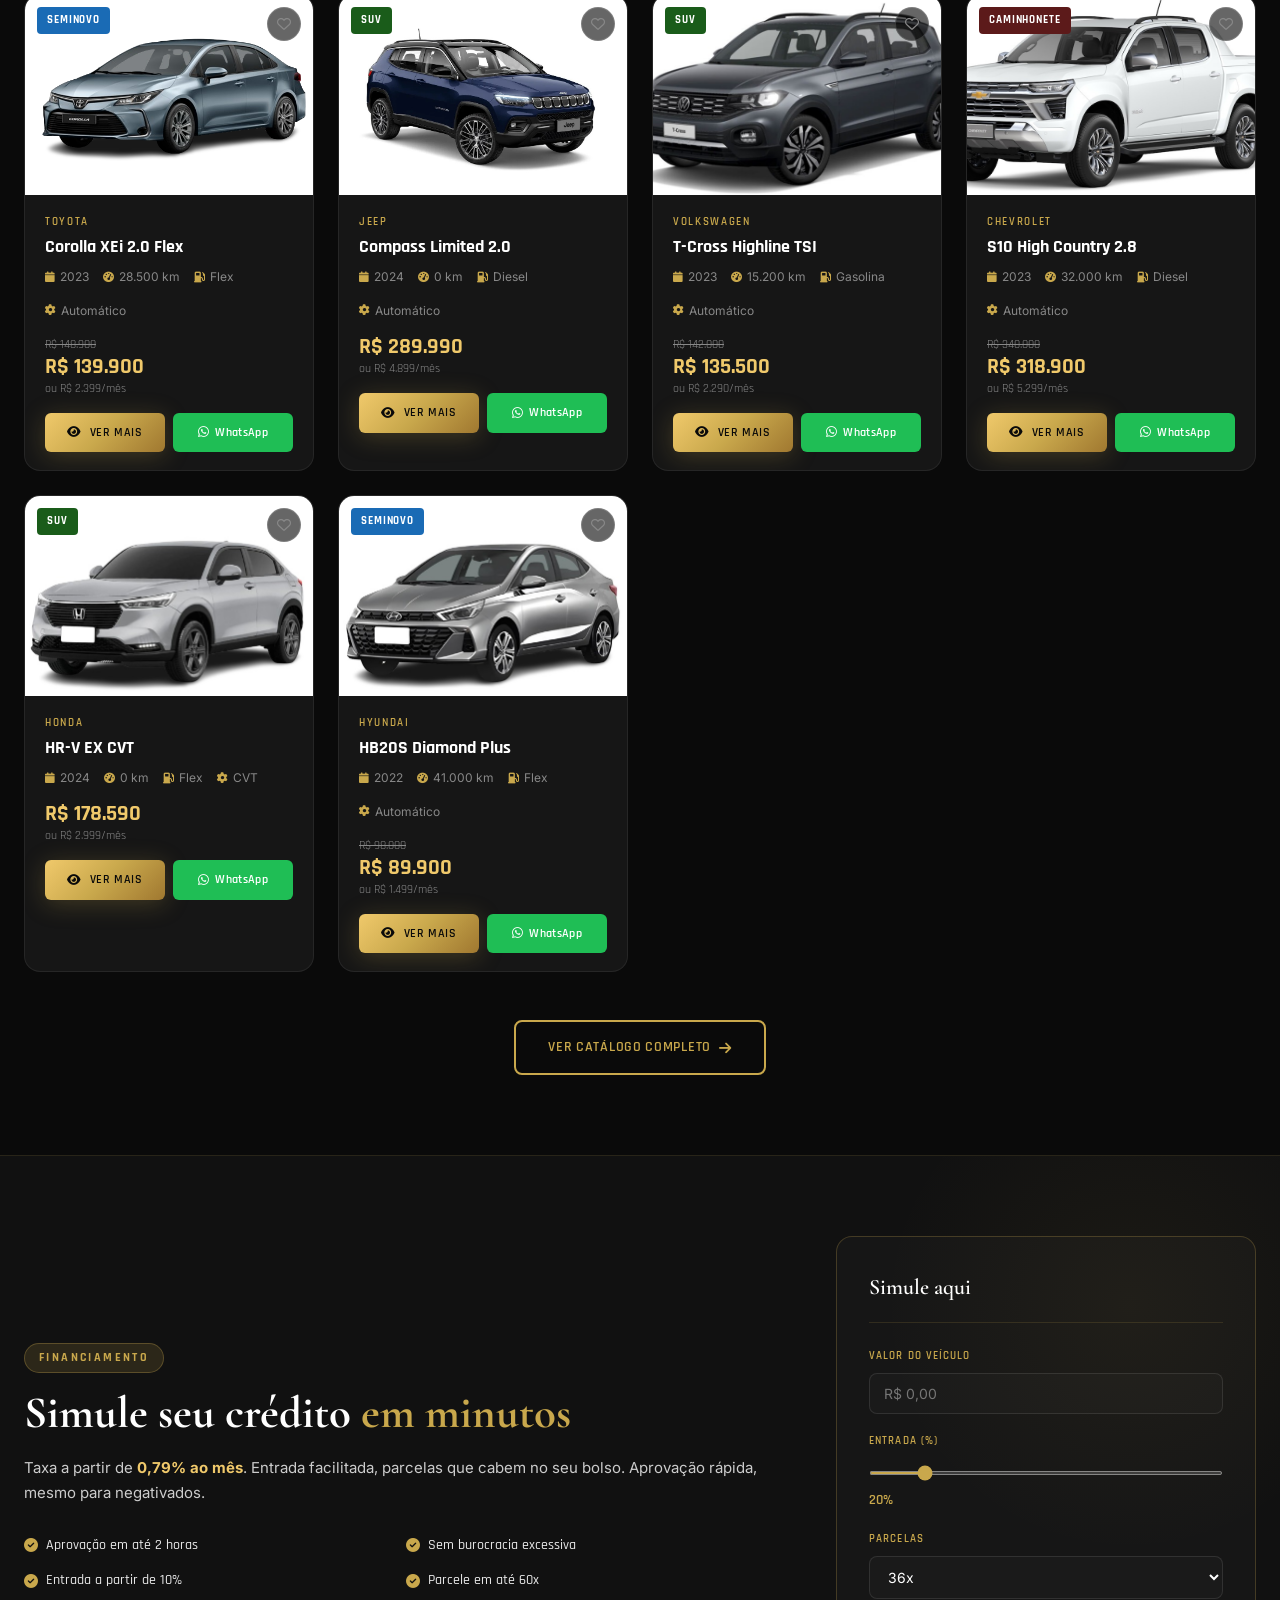
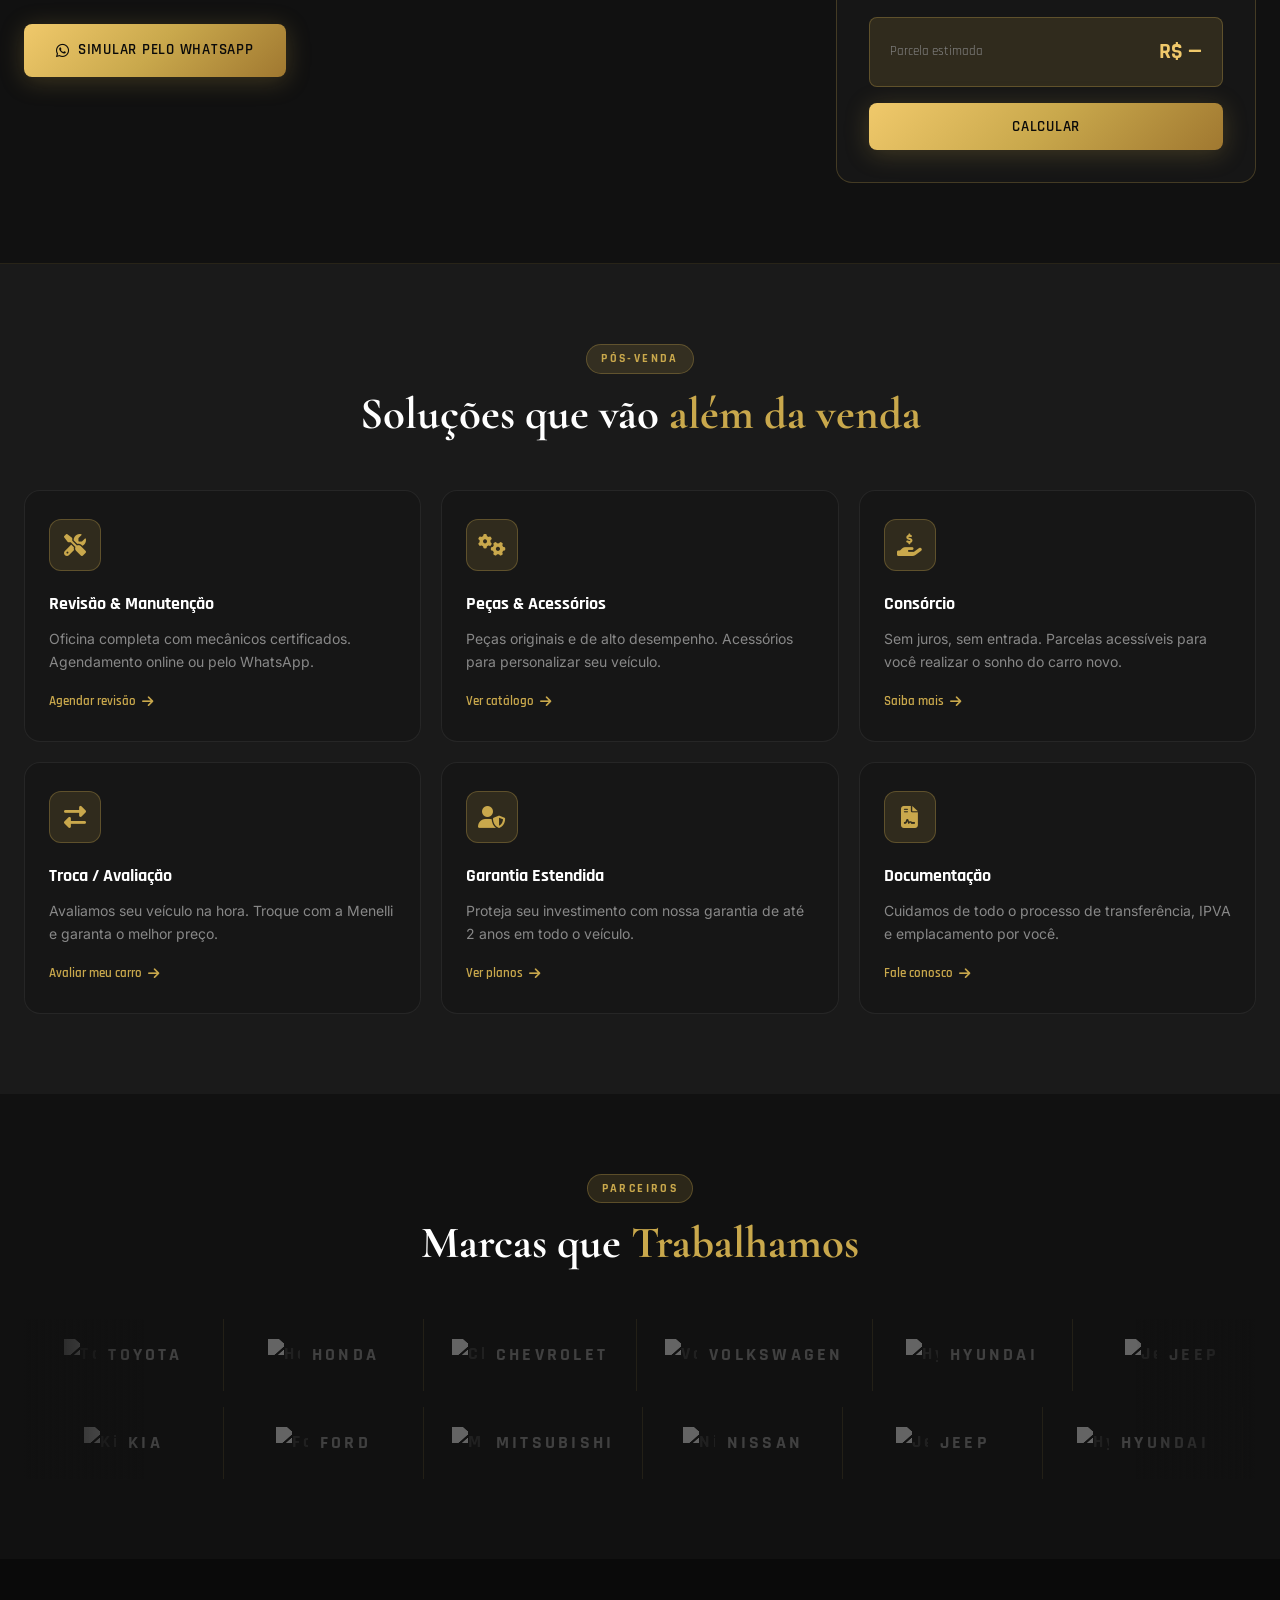
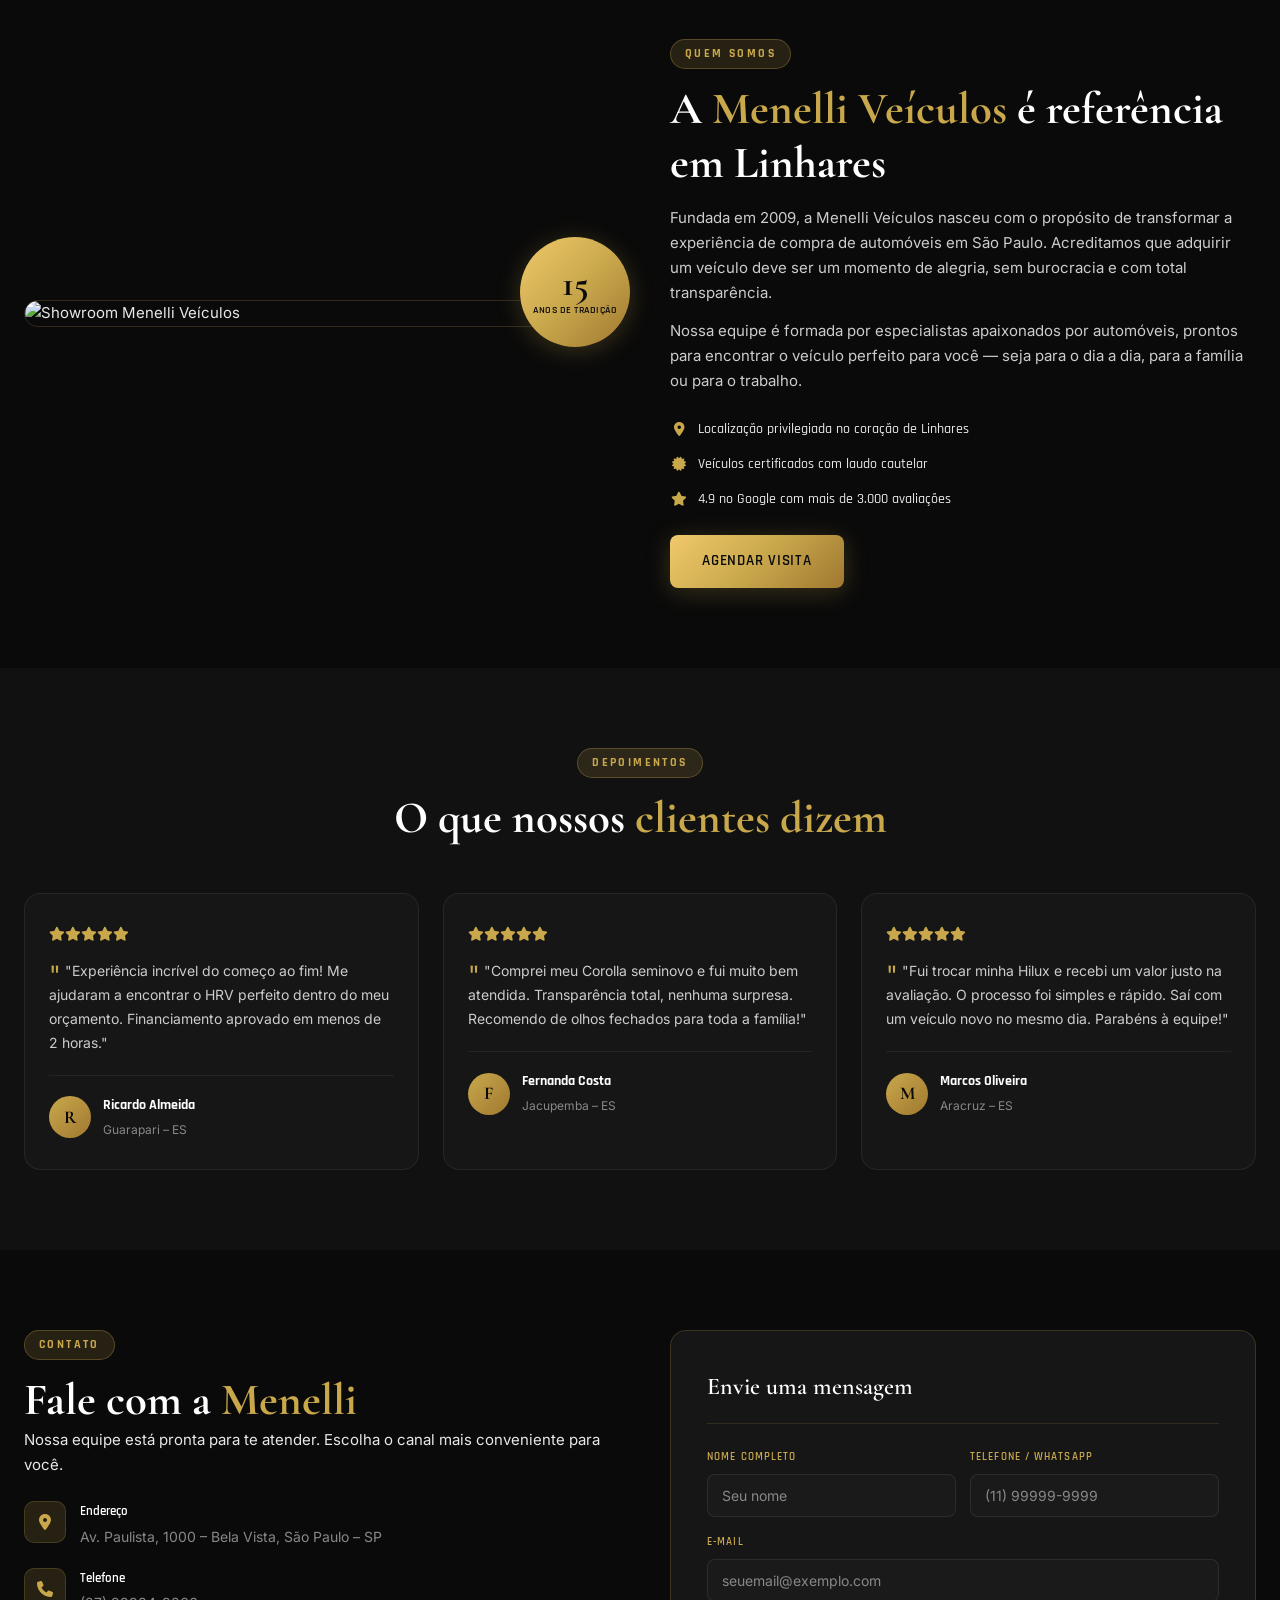
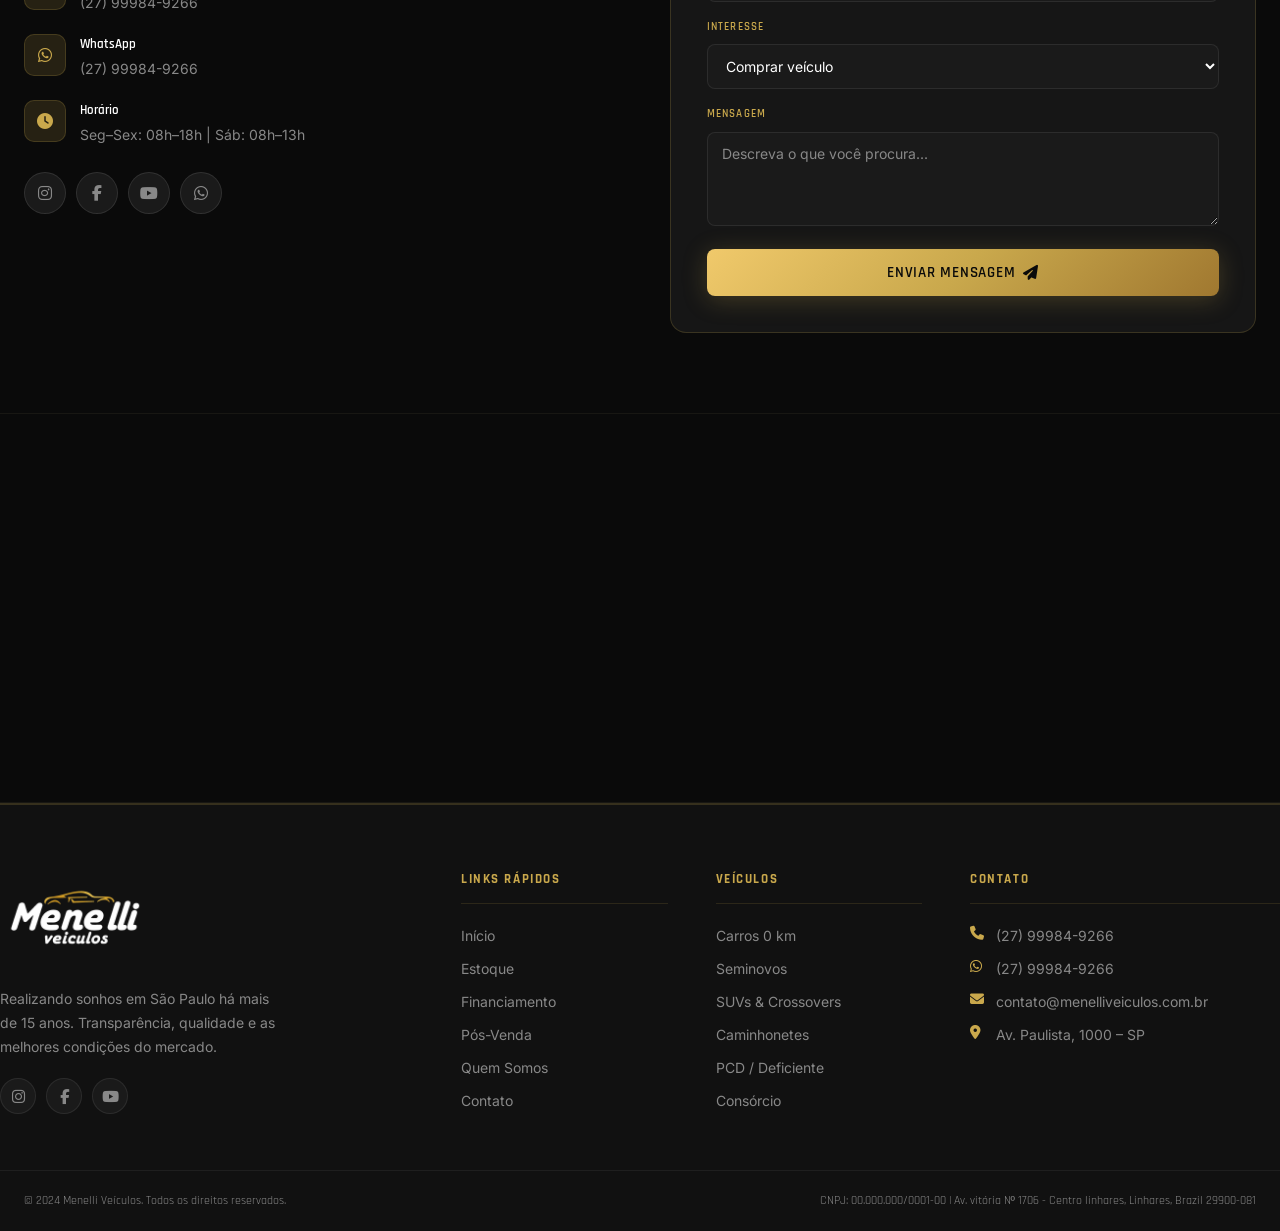
==== commit 31ba7a5a: "Atualização do dashboard admin" ====
--- a/index.html
+++ b/index.html
@@ -56,6 +56,11 @@
           </li>
           <li class="nav__item"><a href="#sobre" class="nav__link">Quem Somos</a></li>
           <li class="nav__item"><a href="#contato" class="nav__link">Contato</a></li>
+          <li class="nav__item" id="navUserItem">
+            <a href="pages/login.html" class="nav__link nav__link--user" id="navUserLink" style="display:flex;align-items:center;gap:6px;">
+              <i class="fas fa-user-circle"></i> <span id="navUserLabel">Entrar</span>
+            </a>
+          </li>
         </ul>
       </nav>
 
@@ -709,8 +714,26 @@
     </div>
   </div>
 
+  <script src="scripts/database/data.js"></script>
+  <script src="scripts/admin/auth.js"></script>
+  <script src="scripts/database/user-auth.js"></script>
   <script src="scripts/modal-whatsapp.js"></script>
   <script src="scripts/script.js"></script>
+  <script>
+    /* Atualizar nav com estado do usuário */
+    (function() {
+      const s = UserAuthService.getSession();
+      if (s) {
+        const link = document.getElementById('navUserLink');
+        const label = document.getElementById('navUserLabel');
+        if (link && label) {
+          link.href = 'pages/minha-conta.html';
+          label.textContent = s.nome.split(' ')[0];
+          link.style.color = 'var(--gold-light)';
+        }
+      }
+    })();
+  </script>
 </body>
 
 </html>
